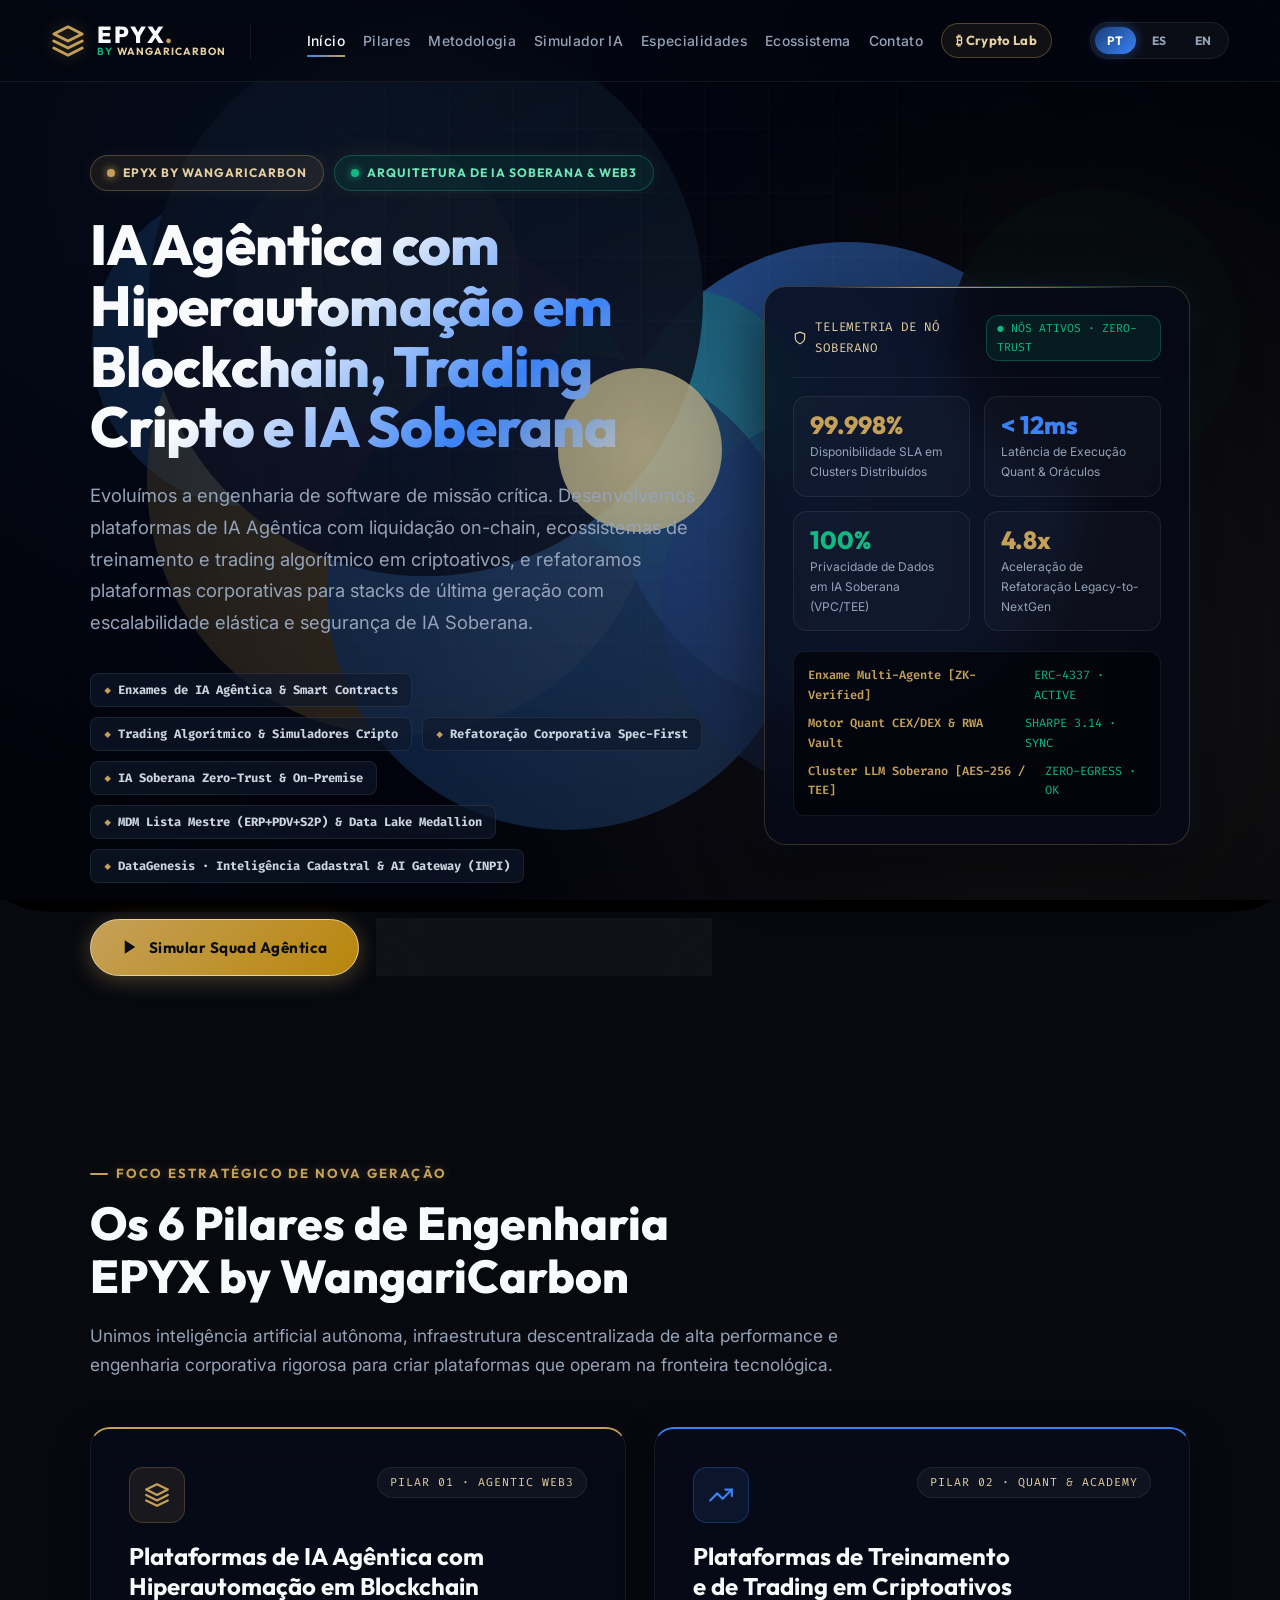
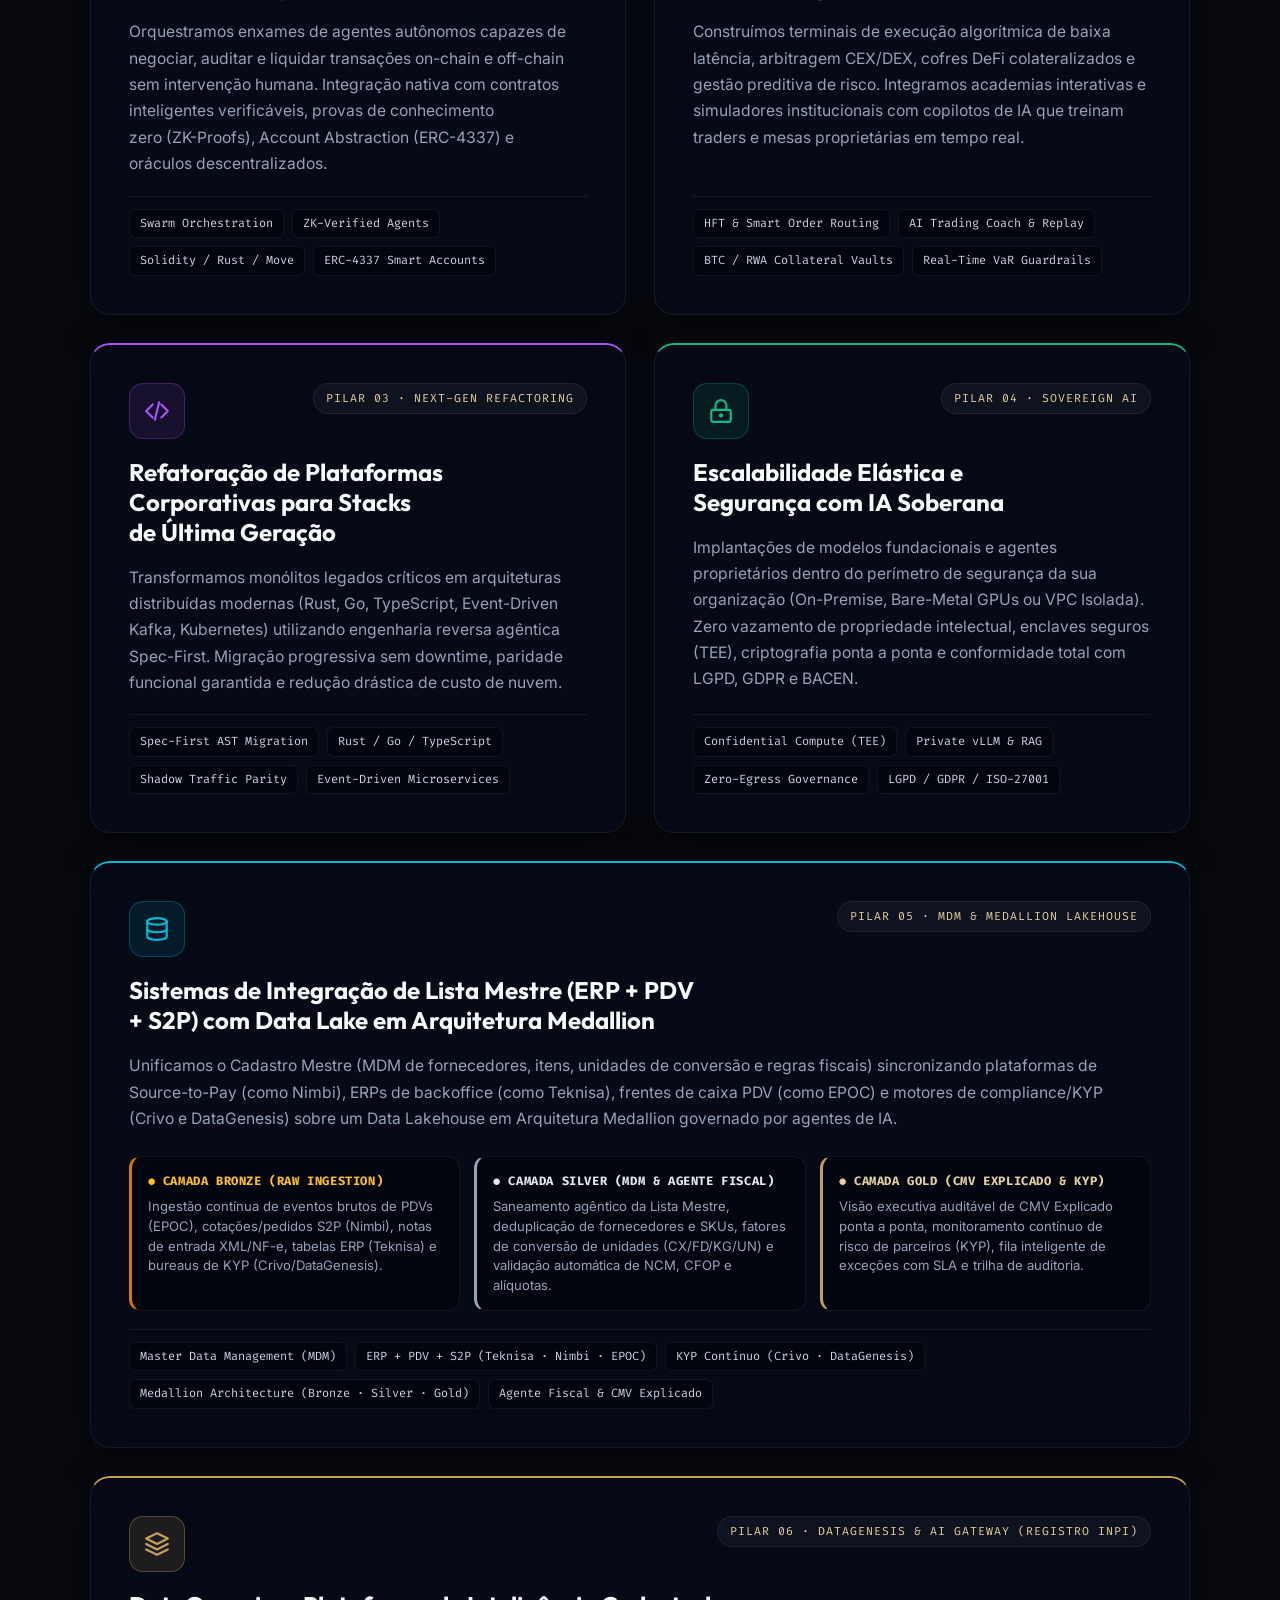
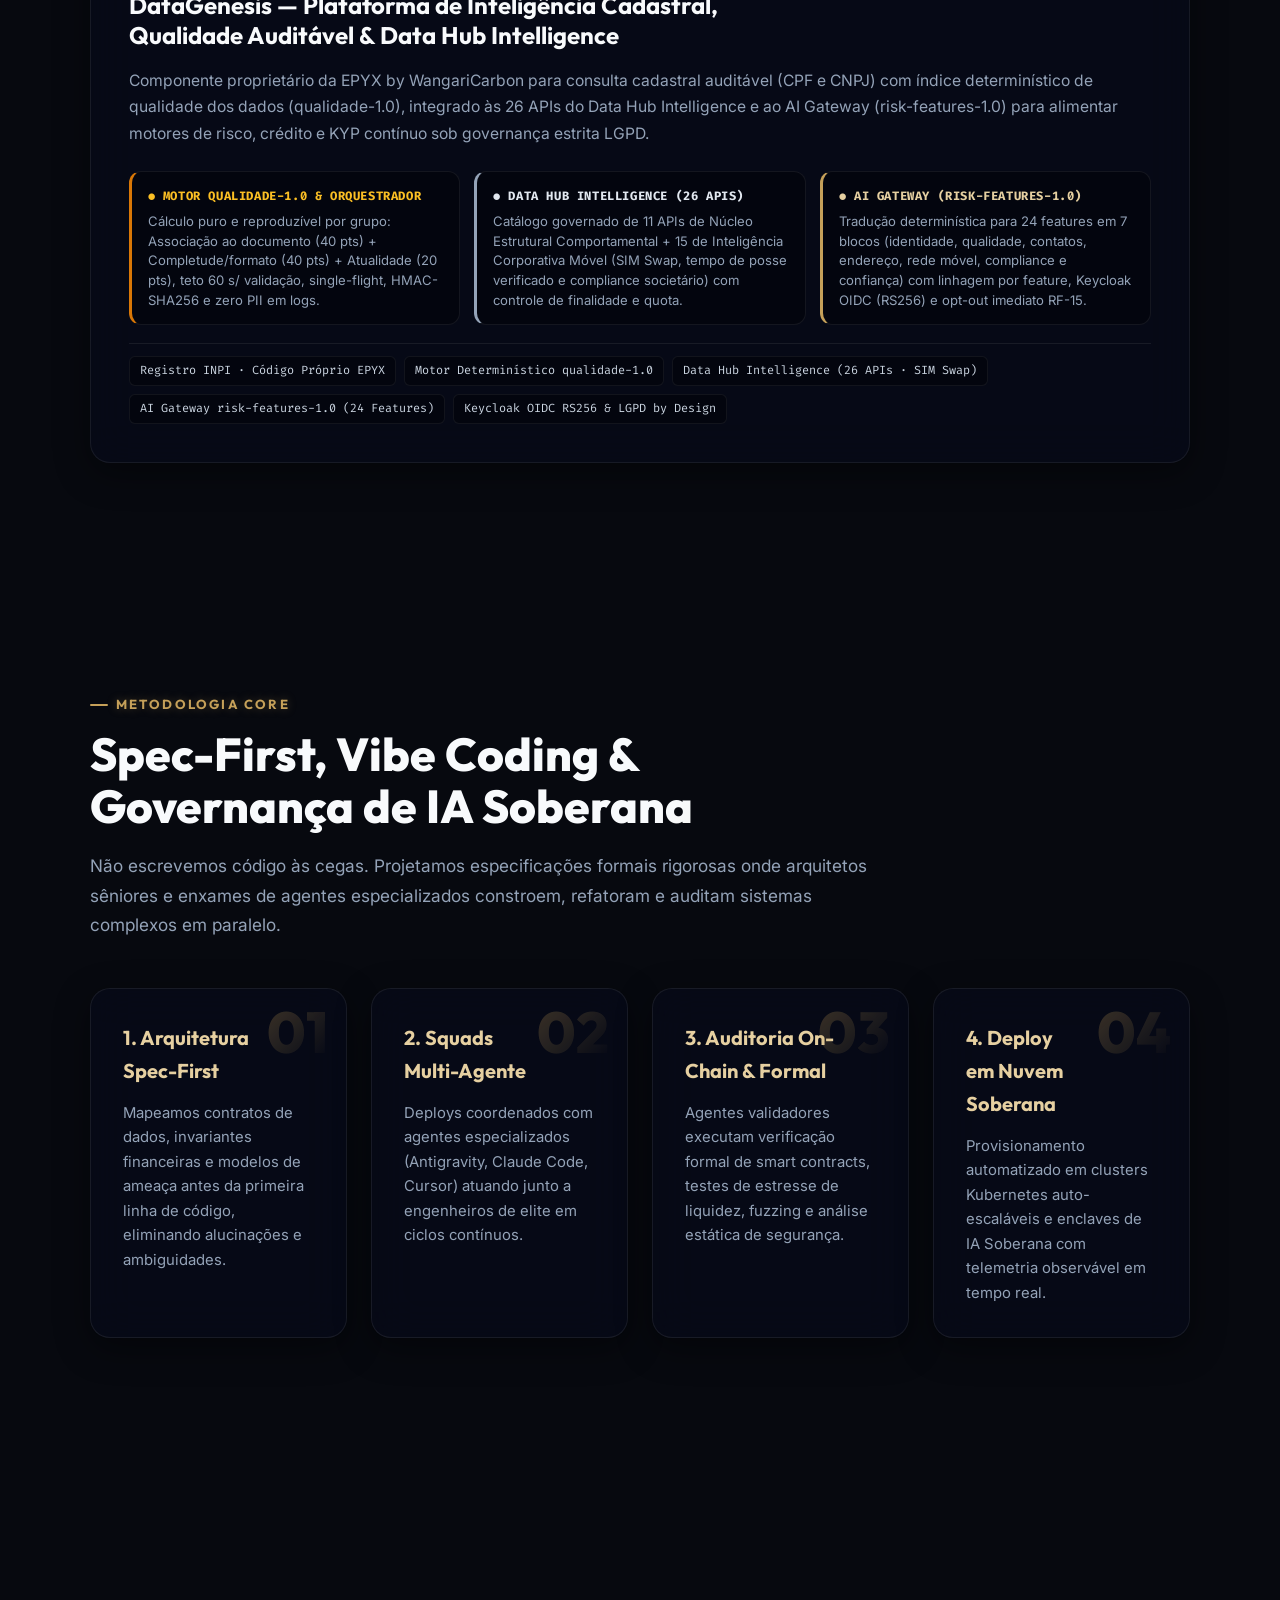
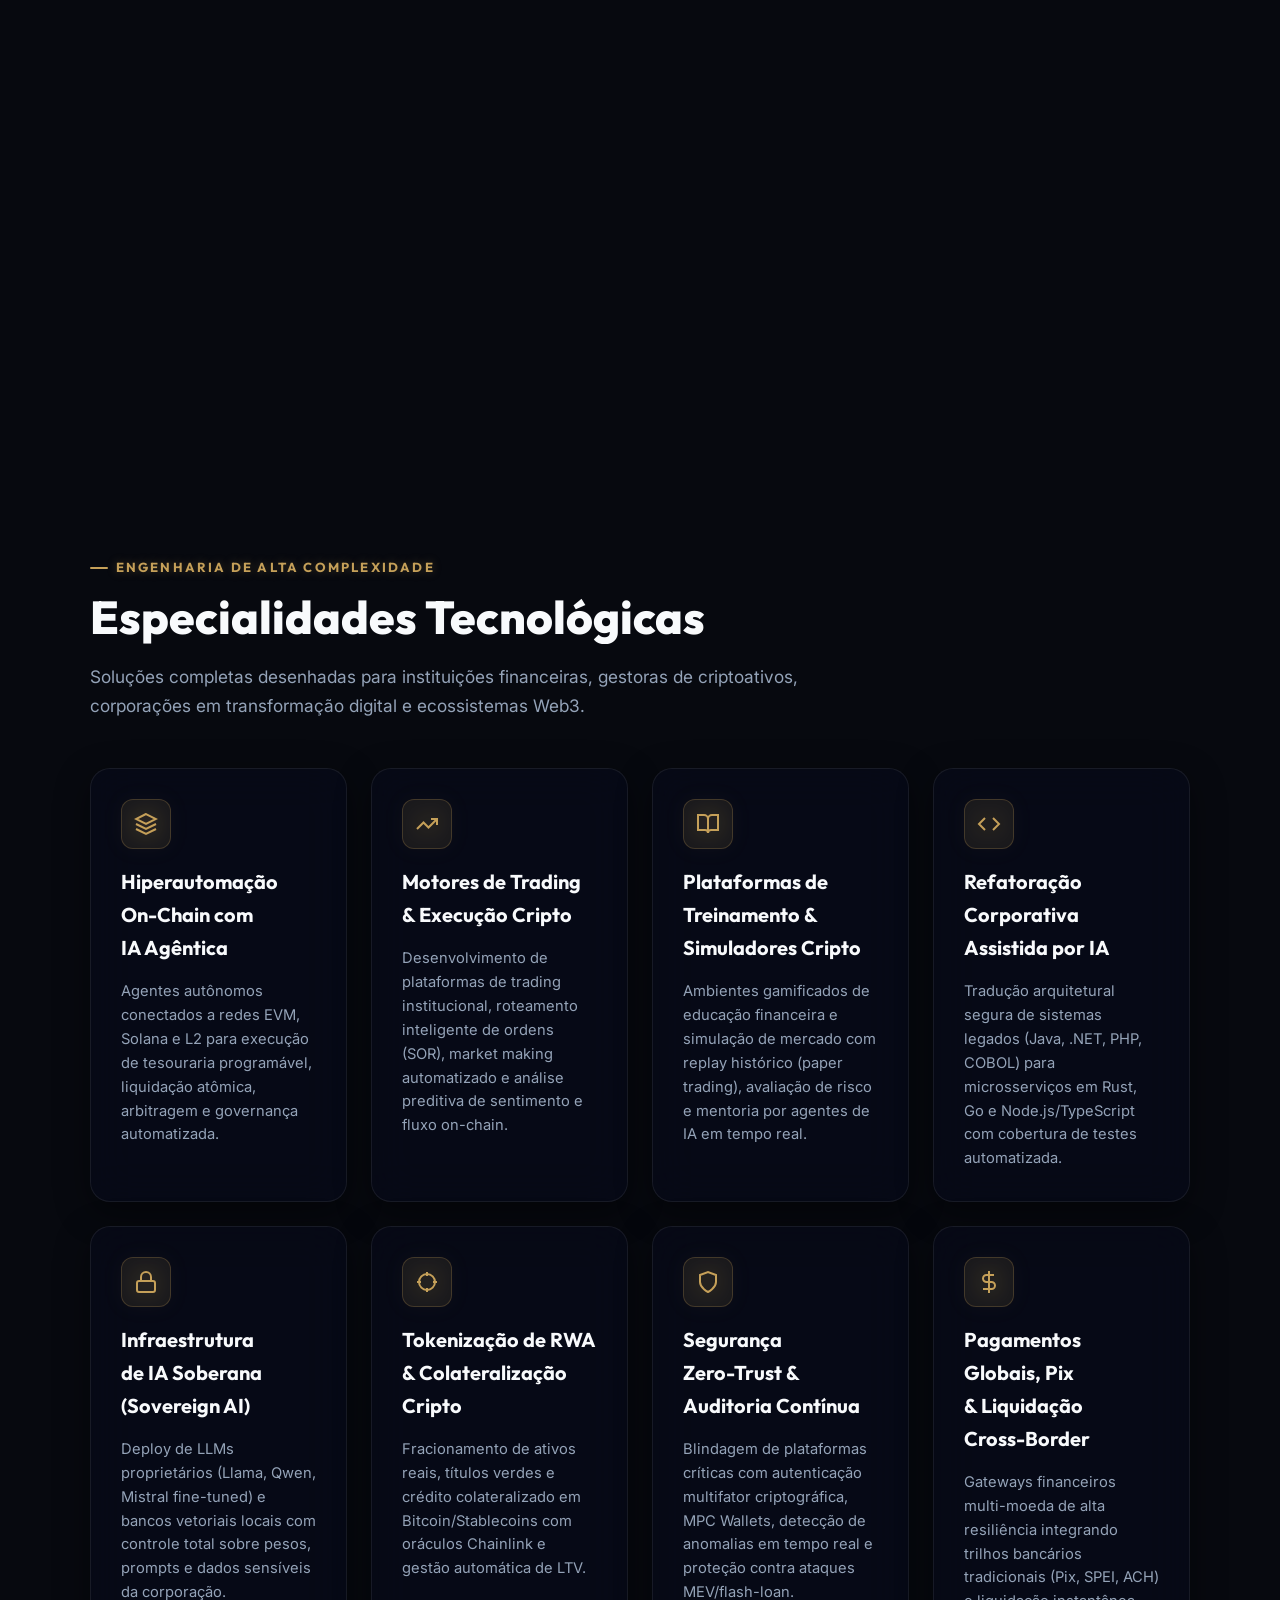
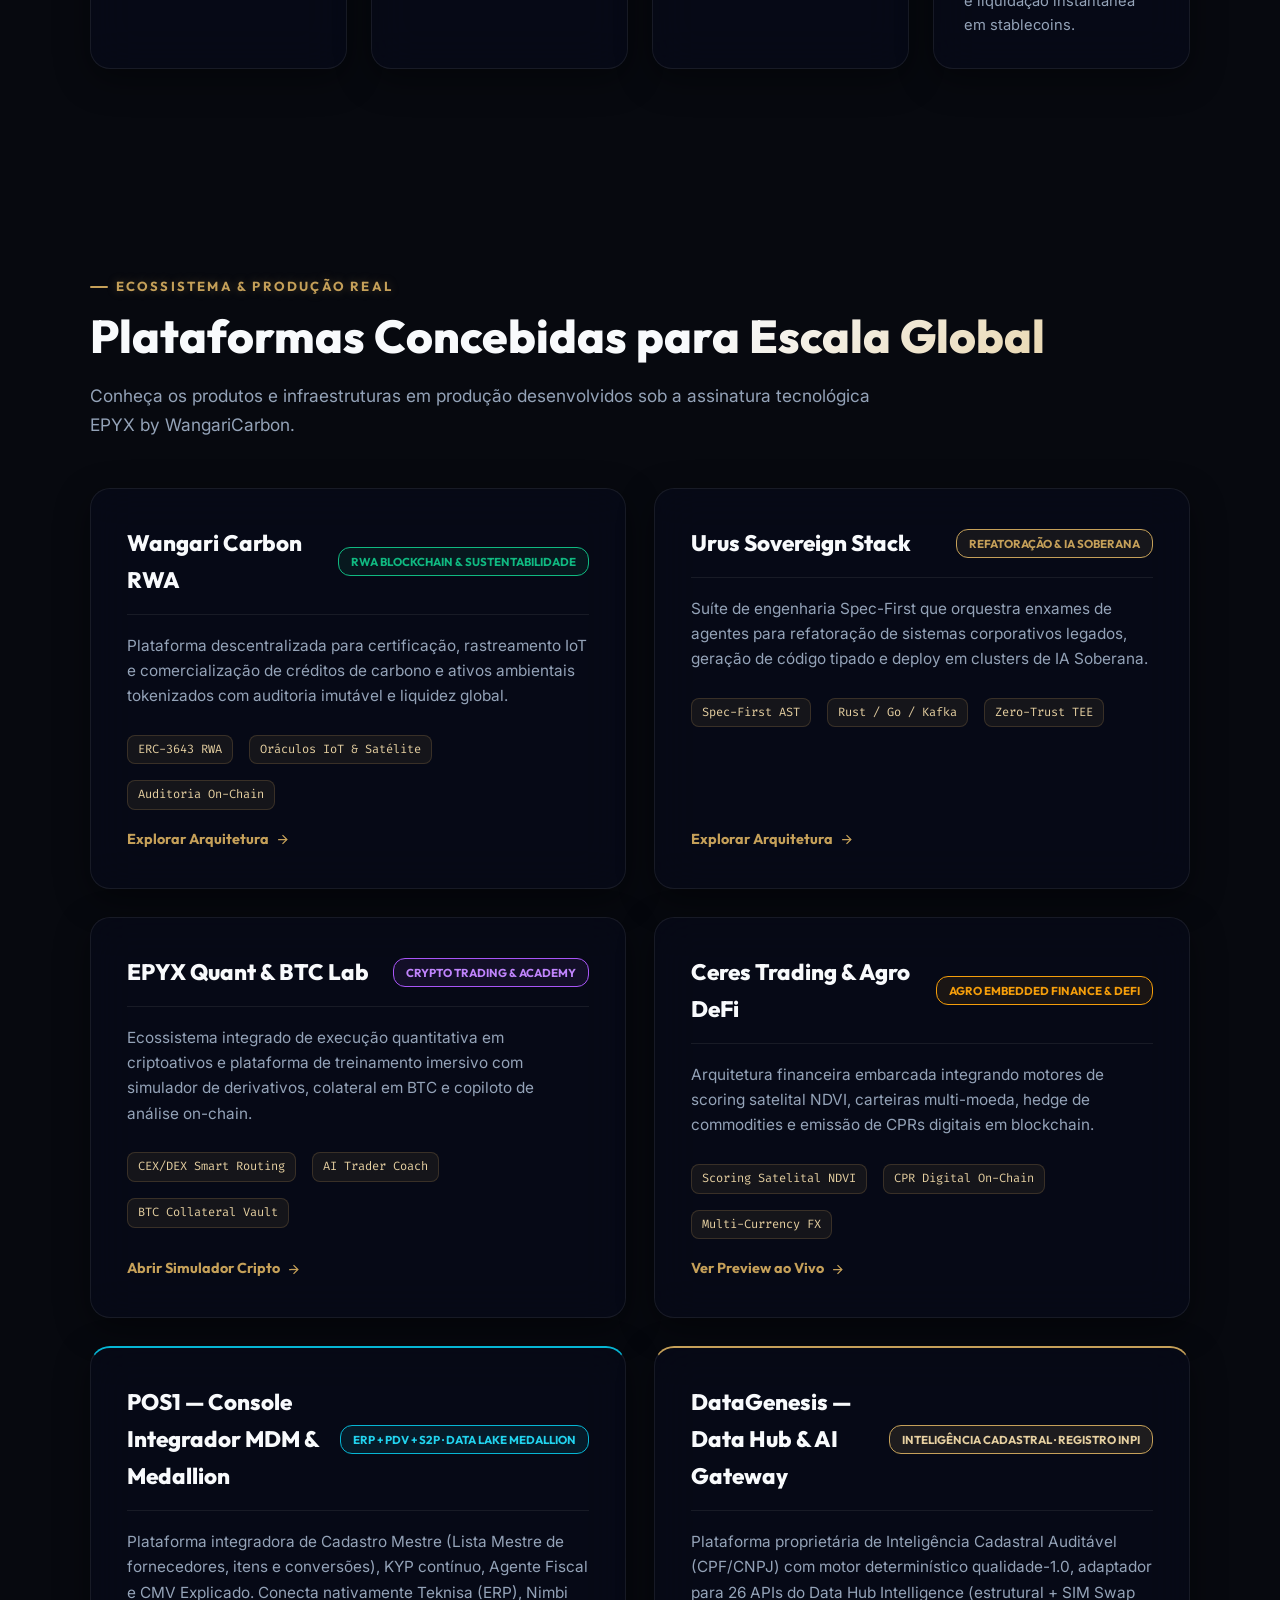
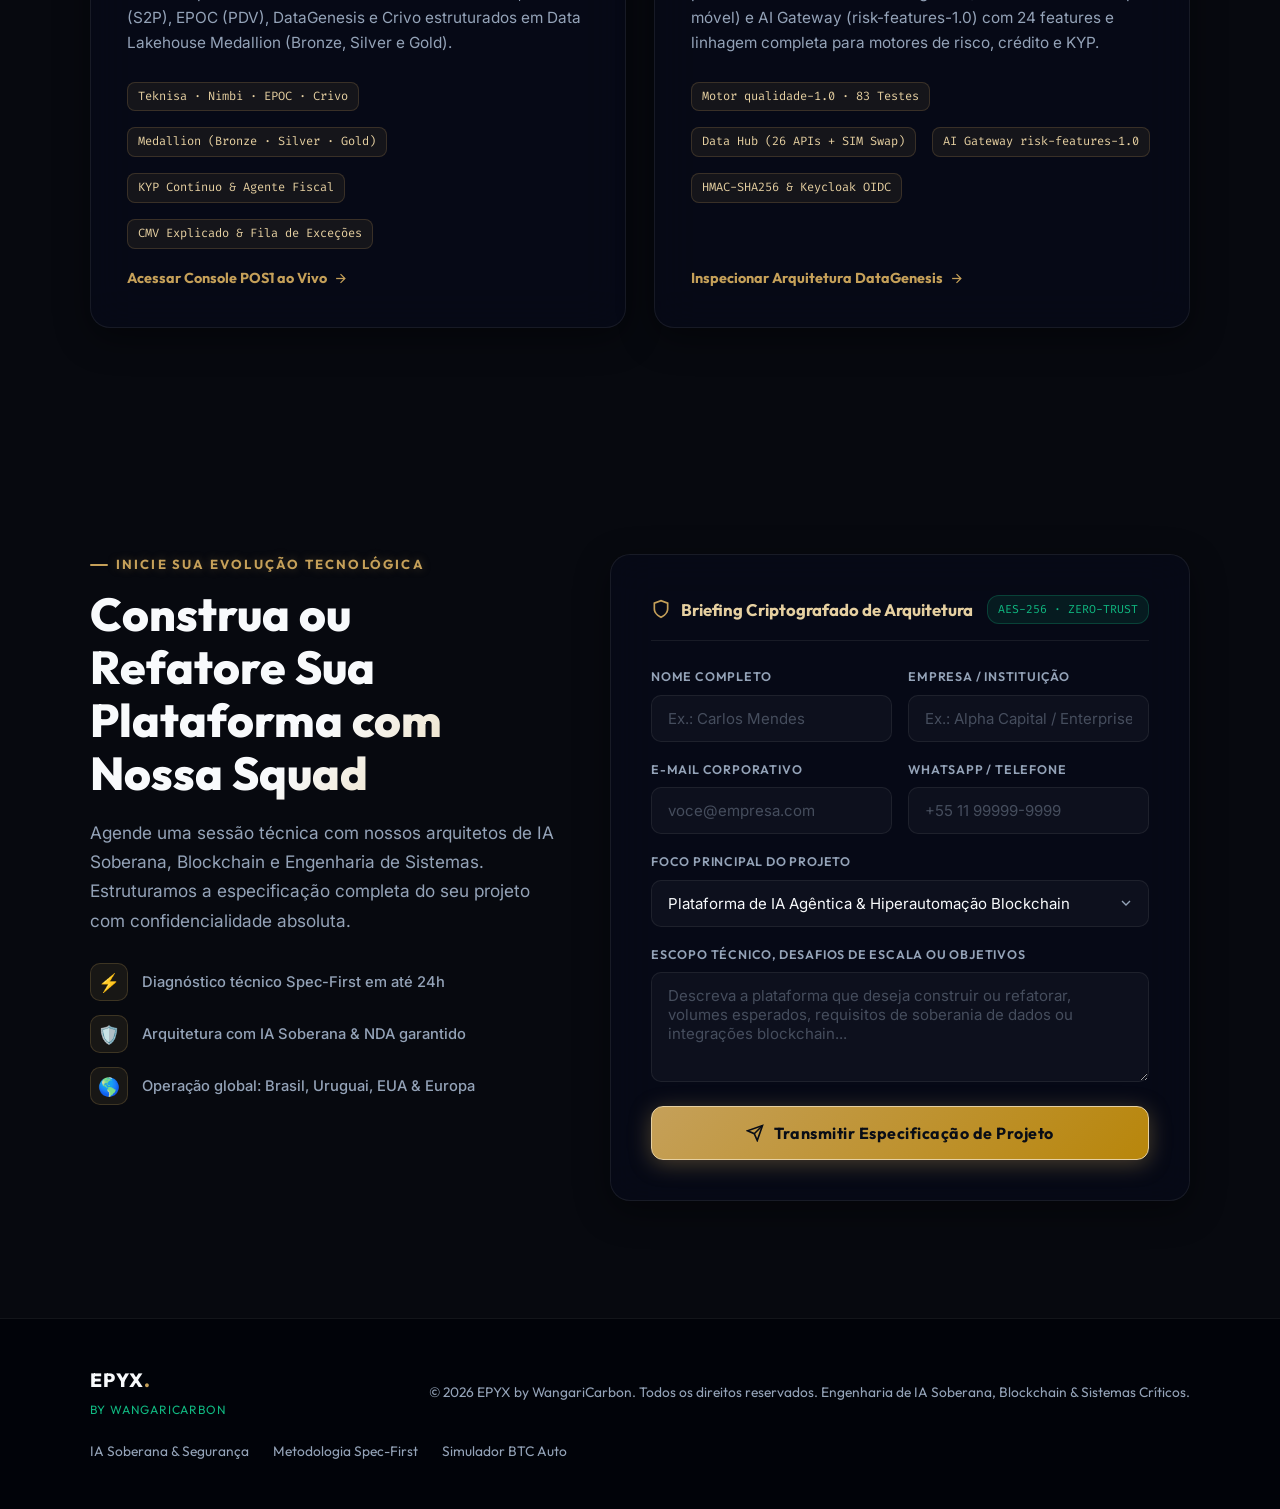
==== index.html @ b56dba49 "feat: add POS1 Medallion MDM (ERP+PDV+S2P) and DataGenesis (Data Hub & AI Gateway) pillars, simulato" ====
<!DOCTYPE html>
<html lang="pt-BR" translate="no">
<head>
  <meta charset="UTF-8">
  <meta name="viewport" content="width=device-width, initial-scale=1.0">
  <title>EPYX by WangariCarbon — IA Agêntica, Blockchain, Trading Cripto &amp; IA Soberana</title>

  <!-- Primary Meta Tags -->
  <meta name="title" content="EPYX by WangariCarbon — IA Agêntica, Blockchain, Trading Cripto & IA Soberana">
  <meta name="description" content="Plataformas de IA Agêntica com hiperautomação de última geração em blockchain, plataformas de treinamento e trading em criptoativos, refatoração corporativa para stacks modernas e segurança com IA Soberana.">
  <meta name="google" content="notranslate">

  <!-- Stylesheet -->
  <link rel="stylesheet" href="css/styles.css">
</head>
<body>

  <!-- Liquid Metaball Screen Canvas -->
  <canvas id="liquid-canvas"></canvas>
  <div class="background-overlay"></div>
  <div class="grid-mesh-overlay"></div>

  <!-- SVG Filter for the Liquid Screen (Metaball) effect -->
  <svg style="position: absolute; width: 0; height: 0; overflow: hidden;" width="0" height="0" aria-hidden="true">
    <defs>
      <filter id="liquid-filter">
        <feGaussianBlur in="SourceGraphic" stdDeviation="25" result="blur" />
        <feColorMatrix in="blur" mode="matrix" values="1 0 0 0 0  0 1 0 0 0  0 0 1 0 0  0 0 0 65 -20" result="goo" />
        <feBlend in="SourceGraphic" in2="goo" />
      </filter>
    </defs>
  </svg>

  <!-- Navbar -->
  <header class="navbar">
    <a href="#home" class="logo-group">
      <svg class="logo-icon" viewBox="0 0 24 24" fill="none" stroke-width="2" stroke-linecap="round" stroke-linejoin="round">
        <polygon points="12 2 2 7 12 12 22 7 12 2" />
        <polyline points="2 17 12 22 22 17" />
        <polyline points="2 12 12 17 22 12" />
      </svg>
      <div class="logo-text-wrap">
        <div class="logo-main">EPYX<span>.</span></div>
        <div class="logo-sub">by <strong>WangariCarbon</strong></div>
      </div>
    </a>

    <nav class="navbar-nav" aria-label="Primary Navigation">
      <ul class="nav-menu">
        <li><a href="#home" class="nav-link active" data-i18n="nav.home">Início</a></li>
        <li><a href="#pillars" class="nav-link" data-i18n="nav.pillars">Pilares</a></li>
        <li><a href="#methodology" class="nav-link" data-i18n="nav.methodology">Metodologia</a></li>
        <li><a href="#simulator" class="nav-link" data-i18n="nav.simulator">Simulador IA</a></li>
        <li><a href="#services" class="nav-link" data-i18n="nav.services">Especialidades</a></li>
        <li><a href="#cases" class="nav-link" data-i18n="nav.cases">Ecossistema</a></li>
        <li><a href="#contact" class="nav-link" data-i18n="nav.contact">Contato</a></li>
        <li><a href="simulador-btc.html" class="nav-link nav-pill-cta" data-i18n="nav.btclab">₿ Crypto Lab</a></li>
      </ul>
    </nav>

    <div class="nav-actions">
      <div class="lang-selector" role="group" aria-label="Seleção de idioma">
        <button class="lang-btn active" data-lang="pt" title="Português (Brasil)">PT</button>
        <button class="lang-btn" data-lang="es" title="Español">ES</button>
        <button class="lang-btn" data-lang="en" title="English">EN</button>
      </div>
      <button id="mobile-menu-toggle" class="mobile-menu-btn" aria-label="Menu">
        <svg width="20" height="20" viewBox="0 0 24 24" fill="none" stroke="currentColor" stroke-width="2">
          <line x1="3" y1="6" x2="21" y2="6" />
          <line x1="3" y1="12" x2="21" y2="12" />
          <line x1="3" y1="18" x2="21" y2="18" />
        </svg>
      </button>
    </div>
  </header>

  <main>
    <!-- Hero Section -->
    <section id="home">
      <div class="hero-grid fade-in-section">
        <div class="hero-content">
          <div class="hero-badges-row">
            <div class="hero-badge">
              <span class="hero-badge-dot"></span>
              <span class="hero-badge-text" data-i18n="hero.badge1">EPYX by WangariCarbon</span>
            </div>
            <div class="hero-badge sovereign">
              <span class="hero-badge-dot"></span>
              <span class="hero-badge-text" data-i18n="hero.badge2">Arquitetura de IA Soberana &amp; Web3</span>
            </div>
          </div>

          <h1 class="hero-title" data-i18n="hero.title">IA Agêntica com Hiperautomação em Blockchain, Trading Cripto e IA Soberana</h1>
          <p class="hero-desc" data-i18n="hero.desc">Evoluímos a engenharia de software de missão crítica. Desenvolvemos plataformas de IA Agêntica com liquidação on-chain, ecossistemas de treinamento e trading algorítmico em criptoativos, e refatoramos plataformas corporativas para stacks de última geração com escalabilidade elástica e segurança de IA Soberana.</p>

          <div class="hero-focus-pills">
            <div class="focus-pill"><span>◆</span> <strong data-i18n="hero.pill1">Enxames de IA Agêntica &amp; Smart Contracts</strong></div>
            <div class="focus-pill"><span>◆</span> <strong data-i18n="hero.pill2">Trading Algorítmico &amp; Simuladores Cripto</strong></div>
            <div class="focus-pill"><span>◆</span> <strong data-i18n="hero.pill3">Refatoração Corporativa Spec-First</strong></div>
            <div class="focus-pill"><span>◆</span> <strong data-i18n="hero.pill4">IA Soberana Zero-Trust &amp; On-Premise</strong></div>
            <div class="focus-pill"><span>◆</span> <strong data-i18n="hero.pill5">MDM Lista Mestre (ERP+PDV+S2P) &amp; Data Lake Medallion</strong></div>
            <div class="focus-pill"><span>◆</span> <strong data-i18n="hero.pill6">DataGenesis · Inteligência Cadastral &amp; AI Gateway (INPI)</strong></div>
          </div>

          <div class="btn-container">
            <a href="#simulator" class="btn btn-primary">
              <svg width="18" height="18" viewBox="0 0 24 24" fill="currentColor">
                <polygon points="5 3 19 12 5 21 5 3" />
              </svg>
              <span data-i18n="hero.cta.simulate">Simular Squad Agêntica</span>
            </a>
            <a href="#contact" class="btn btn-secondary" data-i18n="hero.cta.contact">Agendar Diagnóstico de Arquitetura</a>
          </div>
        </div>

        <!-- Right Executive Telemetry Console -->
        <aside class="hero-telemetry-card" aria-label="Sovereign Architecture Telemetry">
          <div class="telemetry-header">
            <span class="telemetry-title">
              <svg width="16" height="16" viewBox="0 0 24 24" fill="none" stroke="currentColor" stroke-width="2">
                <path d="M12 22s8-4 8-10V5l-8-3-8 3v7c0 6 8 10 8 10z"/>
              </svg>
              <span data-i18n="telemetry.title">Telemetria de Nó Soberano</span>
            </span>
            <span class="telemetry-status" data-i18n="telemetry.status">● NÓS ATIVOS · ZERO-TRUST</span>
          </div>

          <div class="telemetry-metrics-grid">
            <div class="telemetry-metric-box">
              <div class="metric-val gold" data-i18n="telemetry.m1.val">99.998%</div>
              <div class="metric-lbl" data-i18n="telemetry.m1.lbl">Disponibilidade SLA em Clusters Distribuídos</div>
            </div>
            <div class="telemetry-metric-box">
              <div class="metric-val blue" id="live-latency-val" data-i18n="telemetry.m2.val">&lt; 12ms</div>
              <div class="metric-lbl" data-i18n="telemetry.m2.lbl">Latência de Execução Quant &amp; Oráculos</div>
            </div>
            <div class="telemetry-metric-box">
              <div class="metric-val emerald" data-i18n="telemetry.m3.val">100%</div>
              <div class="metric-lbl" data-i18n="telemetry.m3.lbl">Privacidade de Dados em IA Soberana (VPC/TEE)</div>
            </div>
            <div class="telemetry-metric-box">
              <div class="metric-val gold" data-i18n="telemetry.m4.val">4.8x</div>
              <div class="metric-lbl" data-i18n="telemetry.m4.lbl">Aceleração de Refatoração Legacy-to-NextGen</div>
            </div>
          </div>

          <div class="telemetry-live-stream">
            <div class="stream-row">
              <span class="stream-tag" data-i18n="telemetry.stream1">Enxame Multi-Agente [ZK-Verified]</span>
              <span class="stream-val">ERC-4337 · ACTIVE</span>
            </div>
            <div class="stream-row">
              <span class="stream-tag" data-i18n="telemetry.stream2">Motor Quant CEX/DEX &amp; RWA Vault</span>
              <span class="stream-val">SHARPE 3.14 · SYNC</span>
            </div>
            <div class="stream-row">
              <span class="stream-tag" data-i18n="telemetry.stream3">Cluster LLM Soberano [AES-256 / TEE]</span>
              <span class="stream-val">ZERO-EGRESS · OK</span>
            </div>
          </div>
        </aside>
      </div>
    </section>

    <!-- 4 Strategic Pillars Section -->
    <section id="pillars" class="fade-in-section">
      <div class="section-header">
        <span class="section-tag" data-i18n="pillars.subtitle">Foco Estratégico de Nova Geração</span>
        <h2 class="section-title" data-i18n="pillars.title">Os 6 Pilares de Engenharia EPYX by WangariCarbon</h2>
        <p class="section-desc" data-i18n="pillars.desc">Unimos inteligência artificial autônoma, infraestrutura descentralizada de alta performance e engenharia corporativa rigorosa para criar plataformas que operam na fronteira tecnológica.</p>
      </div>

      <div class="pillars-grid">
        <!-- Pillar 1 -->
        <article class="glass-card pillar-card pillar-1">
          <div class="pillar-top">
            <div class="pillar-icon-wrap">
              <svg viewBox="0 0 24 24" fill="none" stroke="currentColor" stroke-width="2" stroke-linecap="round" stroke-linejoin="round">
                <polygon points="12 2 2 7 12 12 22 7 12 2"/>
                <polyline points="2 17 12 22 22 17"/>
                <polyline points="2 12 12 17 22 12"/>
              </svg>
            </div>
            <span class="pillar-badge" data-i18n="pillars.p1.badge">PILAR 01 · AGENTIC WEB3</span>
          </div>
          <h3 data-i18n="pillars.p1.title">Plataformas de IA Agêntica com Hiperautomação em Blockchain</h3>
          <p data-i18n="pillars.p1.desc">Orquestramos enxames de agentes autônomos capazes de negociar, auditar e liquidar transações on-chain e off-chain sem intervenção humana. Integração nativa com contratos inteligentes verificáveis, provas de conhecimento zero (ZK-Proofs), Account Abstraction (ERC-4337) e oráculos descentralizados.</p>
          <ul class="pillar-specs">
            <li>Swarm Orchestration</li>
            <li>ZK-Verified Agents</li>
            <li>Solidity / Rust / Move</li>
            <li>ERC-4337 Smart Accounts</li>
          </ul>
        </article>

        <!-- Pillar 2 -->
        <article class="glass-card pillar-card pillar-2">
          <div class="pillar-top">
            <div class="pillar-icon-wrap">
              <svg viewBox="0 0 24 24" fill="none" stroke="currentColor" stroke-width="2" stroke-linecap="round" stroke-linejoin="round">
                <polyline points="22 7 13.5 15.5 8.5 10.5 2 17"/>
                <polyline points="16 7 22 7 22 13"/>
              </svg>
            </div>
            <span class="pillar-badge" data-i18n="pillars.p2.badge">PILAR 02 · QUANT &amp; ACADEMY</span>
          </div>
          <h3 data-i18n="pillars.p2.title">Plataformas de Treinamento e de Trading em Criptoativos</h3>
          <p data-i18n="pillars.p2.desc">Construímos terminais de execução algorítmica de baixa latência, arbitragem CEX/DEX, cofres DeFi colateralizados e gestão preditiva de risco. Integramos academias interativas e simuladores institucionais com copilotos de IA que treinam traders e mesas proprietárias em tempo real.</p>
          <ul class="pillar-specs">
            <li>HFT &amp; Smart Order Routing</li>
            <li>AI Trading Coach &amp; Replay</li>
            <li>BTC / RWA Collateral Vaults</li>
            <li>Real-Time VaR Guardrails</li>
          </ul>
        </article>

        <!-- Pillar 3 -->
        <article class="glass-card pillar-card pillar-3">
          <div class="pillar-top">
            <div class="pillar-icon-wrap">
              <svg viewBox="0 0 24 24" fill="none" stroke="currentColor" stroke-width="2" stroke-linecap="round" stroke-linejoin="round">
                <polyline points="16 18 22 12 16 6"/>
                <polyline points="8 6 2 12 8 18"/>
                <line x1="14" y1="4" x2="10" y2="20"/>
              </svg>
            </div>
            <span class="pillar-badge" data-i18n="pillars.p3.badge">PILAR 03 · NEXT-GEN REFACTORING</span>
          </div>
          <h3 data-i18n="pillars.p3.title">Refatoração de Plataformas Corporativas para Stacks de Última Geração</h3>
          <p data-i18n="pillars.p3.desc">Transformamos monólitos legados críticos em arquiteturas distribuídas modernas (Rust, Go, TypeScript, Event-Driven Kafka, Kubernetes) utilizando engenharia reversa agêntica Spec-First. Migração progressiva sem downtime, paridade funcional garantida e redução drástica de custo de nuvem.</p>
          <ul class="pillar-specs">
            <li>Spec-First AST Migration</li>
            <li>Rust / Go / TypeScript</li>
            <li>Shadow Traffic Parity</li>
            <li>Event-Driven Microservices</li>
          </ul>
        </article>

        <!-- Pillar 4 -->
        <article class="glass-card pillar-card pillar-4">
          <div class="pillar-top">
            <div class="pillar-icon-wrap">
              <svg viewBox="0 0 24 24" fill="none" stroke="currentColor" stroke-width="2" stroke-linecap="round" stroke-linejoin="round">
                <rect x="3" y="11" width="18" height="11" rx="2" ry="2"/>
                <path d="M7 11V7a5 5 0 0 1 10 0v4"/>
                <circle cx="12" cy="16" r="1"/>
              </svg>
            </div>
            <span class="pillar-badge" data-i18n="pillars.p4.badge">PILAR 04 · SOVEREIGN AI</span>
          </div>
          <h3 data-i18n="pillars.p4.title">Escalabilidade Elástica e Segurança com IA Soberana</h3>
          <p data-i18n="pillars.p4.desc">Implantações de modelos fundacionais e agentes proprietários dentro do perímetro de segurança da sua organização (On-Premise, Bare-Metal GPUs ou VPC Isolada). Zero vazamento de propriedade intelectual, enclaves seguros (TEE), criptografia ponta a ponta e conformidade total com LGPD, GDPR e BACEN.</p>
          <ul class="pillar-specs">
            <li>Confidential Compute (TEE)</li>
            <li>Private vLLM &amp; RAG</li>
            <li>Zero-Egress Governance</li>
            <li>LGPD / GDPR / ISO-27001</li>
          </ul>
        </article>

        <!-- Pillar 5: MDM ERP+PDV+S2P & Medallion Data Lake (POS1 Ref) -->
        <article class="glass-card pillar-card pillar-5">
          <div class="pillar-top">
            <div class="pillar-icon-wrap">
              <svg viewBox="0 0 24 24" fill="none" stroke="currentColor" stroke-width="2" stroke-linecap="round" stroke-linejoin="round">
                <ellipse cx="12" cy="5" rx="9" ry="3"/>
                <path d="M21 12c0 1.66-4 3-9 3s-9-1.34-9-3"/>
                <path d="M3 5v14c0 1.66 4 3 9 3s9-1.34 9-3V5"/>
              </svg>
            </div>
            <span class="pillar-badge" data-i18n="pillars.p5.badge">PILAR 05 · MDM &amp; MEDALLION LAKEHOUSE</span>
          </div>
          <h3 data-i18n="pillars.p5.title">Sistemas de Integração de Lista Mestre (ERP + PDV + S2P) com Data Lake em Arquitetura Medallion</h3>
          <p data-i18n="pillars.p5.desc">Unificamos o Cadastro Mestre (MDM de fornecedores, itens, unidades de conversão e regras fiscais) sincronizando plataformas de Source-to-Pay (como Nimbi), ERPs de backoffice (como Teknisa), frentes de caixa PDV (como EPOC) e motores de compliance/KYP (Crivo e DataGenesis) sobre um Data Lakehouse em Arquitetura Medallion governado por agentes de IA.</p>

          <div class="medallion-tiers">
            <div class="medallion-tier bronze">
              <span class="medallion-tier-title" data-i18n="pillars.p5.bronze.title">● Camada Bronze (Raw Ingestion)</span>
              <span class="medallion-tier-desc" data-i18n="pillars.p5.bronze.desc">Ingestão contínua de eventos brutos de PDVs (EPOC), cotações/pedidos S2P (Nimbi), notas de entrada XML/NF-e, tabelas ERP (Teknisa) e bureaus de KYP (Crivo/DataGenesis).</span>
            </div>
            <div class="medallion-tier silver">
              <span class="medallion-tier-title" data-i18n="pillars.p5.silver.title">● Camada Silver (MDM &amp; Agente Fiscal)</span>
              <span class="medallion-tier-desc" data-i18n="pillars.p5.silver.desc">Saneamento agêntico da Lista Mestre, deduplicação de fornecedores e SKUs, fatores de conversão de unidades (CX/FD/KG/UN) e validação automática de NCM, CFOP e alíquotas.</span>
            </div>
            <div class="medallion-tier gold">
              <span class="medallion-tier-title" data-i18n="pillars.p5.gold.title">● Camada Gold (CMV Explicado &amp; KYP)</span>
              <span class="medallion-tier-desc" data-i18n="pillars.p5.gold.desc">Visão executiva auditável de CMV Explicado ponta a ponta, monitoramento contínuo de risco de parceiros (KYP), fila inteligente de exceções com SLA e trilha de auditoria.</span>
            </div>
          </div>

          <ul class="pillar-specs">
            <li>Master Data Management (MDM)</li>
            <li>ERP + PDV + S2P (Teknisa · Nimbi · EPOC)</li>
            <li>KYP Contínuo (Crivo · DataGenesis)</li>
            <li>Medallion Architecture (Bronze · Silver · Gold)</li>
            <li>Agente Fiscal &amp; CMV Explicado</li>
          </ul>
        </article>

        <!-- Pillar 6: DataGenesis — Inteligência Cadastral, Data Hub (26 APIs) & AI Gateway -->
        <article class="glass-card pillar-card pillar-6">
          <div class="pillar-top">
            <div class="pillar-icon-wrap">
              <svg viewBox="0 0 24 24" fill="none" stroke="currentColor" stroke-width="2" stroke-linecap="round" stroke-linejoin="round">
                <path d="M12 2L2 7l10 5 10-5-10-5z"/>
                <path d="M2 17l10 5 10-5"/>
                <path d="M2 12l10 5 10-5"/>
              </svg>
            </div>
            <span class="pillar-badge" data-i18n="pillars.p6.badge">PILAR 06 · DATAGENESIS &amp; AI GATEWAY (REGISTRO INPI)</span>
          </div>
          <h3 data-i18n="pillars.p6.title">DataGenesis — Plataforma de Inteligência Cadastral, Qualidade Auditável &amp; Data Hub Intelligence</h3>
          <p data-i18n="pillars.p6.desc">Componente proprietário da EPYX by WangariCarbon para consulta cadastral auditável (CPF e CNPJ) com índice determinístico de qualidade dos dados (qualidade-1.0), integrado às 26 APIs do Data Hub Intelligence e ao AI Gateway (risk-features-1.0) para alimentar motores de risco, crédito e KYP contínuo sob governança estrita LGPD.</p>

          <div class="medallion-tiers">
            <div class="medallion-tier bronze">
              <span class="medallion-tier-title" data-i18n="pillars.p6.t1.title">● Motor qualidade-1.0 &amp; Orquestrador</span>
              <span class="medallion-tier-desc" data-i18n="pillars.p6.t1.desc">Cálculo puro e reproduzível por grupo: Associação ao documento (40 pts) + Completude/formato (40 pts) + Atualidade (20 pts), teto 60 s/ validação, single-flight, HMAC-SHA256 e zero PII em logs.</span>
            </div>
            <div class="medallion-tier silver">
              <span class="medallion-tier-title" data-i18n="pillars.p6.t2.title">● Data Hub Intelligence (26 APIs)</span>
              <span class="medallion-tier-desc" data-i18n="pillars.p6.t2.desc">Catálogo governado de 11 APIs de Núcleo Estrutural Comportamental + 15 de Inteligência Corporativa Móvel (SIM Swap, tempo de posse verificado e compliance societário) com controle de finalidade e quota.</span>
            </div>
            <div class="medallion-tier gold">
              <span class="medallion-tier-title" data-i18n="pillars.p6.t3.title">● AI Gateway (risk-features-1.0)</span>
              <span class="medallion-tier-desc" data-i18n="pillars.p6.t3.desc">Tradução determinística para 24 features em 7 blocos (identidade, qualidade, contatos, endereço, rede móvel, compliance e confiança) com linhagem por feature, Keycloak OIDC (RS256) e opt-out imediato RF-15.</span>
            </div>
          </div>

          <ul class="pillar-specs">
            <li>Registro INPI · Código Próprio EPYX</li>
            <li>Motor Determinístico qualidade-1.0</li>
            <li>Data Hub Intelligence (26 APIs · SIM Swap)</li>
            <li>AI Gateway risk-features-1.0 (24 Features)</li>
            <li>Keycloak OIDC RS256 &amp; LGPD by Design</li>
          </ul>
        </article>
      </div>
    </section>

    <!-- Methodology Section -->
    <section id="methodology" class="fade-in-section">
      <div class="section-header">
        <span class="section-tag" data-i18n="methodology.subtitle">Metodologia Core</span>
        <h2 class="section-title" data-i18n="methodology.title">Spec-First, Vibe Coding &amp; Governança de IA Soberana</h2>
        <p class="section-desc" data-i18n="methodology.desc">Não escrevemos código às cegas. Projetamos especificações formais rigorosas onde arquitetos sêniores e enxames de agentes especializados constroem, refatoram e auditam sistemas complexos em paralelo.</p>
      </div>

      <div class="methodology-grid">
        <div class="glass-card step-card">
          <div class="step-number">01</div>
          <h3 data-i18n="methodology.step1.title">1. Arquitetura Spec-First</h3>
          <p data-i18n="methodology.step1.desc">Mapeamos contratos de dados, invariantes financeiras e modelos de ameaça antes da primeira linha de código, eliminando alucinações e ambiguidades.</p>
        </div>

        <div class="glass-card step-card">
          <div class="step-number">02</div>
          <h3 data-i18n="methodology.step2.title">2. Squads Multi-Agente</h3>
          <p data-i18n="methodology.step2.desc">Deploys coordenados com agentes especializados (Antigravity, Claude Code, Cursor) atuando junto a engenheiros de elite em ciclos contínuos.</p>
        </div>

        <div class="glass-card step-card">
          <div class="step-number">03</div>
          <h3 data-i18n="methodology.step3.title">3. Auditoria On-Chain &amp; Formal</h3>
          <p data-i18n="methodology.step3.desc">Agentes validadores executam verificação formal de smart contracts, testes de estresse de liquidez, fuzzing e análise estática de segurança.</p>
        </div>

        <div class="glass-card step-card">
          <div class="step-number">04</div>
          <h3 data-i18n="methodology.step4.title">4. Deploy em Nuvem Soberana</h3>
          <p data-i18n="methodology.step4.desc">Provisionamento automatizado em clusters Kubernetes auto-escaláveis e enclaves de IA Soberana com telemetria observável em tempo real.</p>
        </div>
      </div>
    </section>

    <!-- Simulator Section (Interactive Agentic Console) -->
    <section id="simulator" class="fade-in-section heavy-sim-section">
      <div class="section-header">
        <span class="section-tag" data-i18n="simulator.subtitle">Laboratório Interativo ao Vivo</span>
        <h2 class="section-title" data-i18n="simulator.title">Simulador de Squad Agêntica &amp; Blockchain</h2>
      </div>

      <div class="simulator-container">
        <div class="project-selector">
          <div class="project-selector-top">
            <p data-i18n="simulator.label">Selecione uma arquitetura para inspecionar os agentes construindo e auditando em tempo real:</p>
            <button class="sim-btn-run">
              <svg width="18" height="18" viewBox="0 0 24 24" fill="currentColor">
                <polygon points="5 3 19 12 5 21 5 3" />
              </svg>
              <span data-i18n="simulator.btn.run">Executar Simulação da Squad</span>
            </button>
          </div>

          <div class="project-buttons">
            <button class="project-btn active" data-project="agentic" data-i18n="simulator.project.agentic">Hiperautomação Blockchain &amp; IA Agêntica</button>
            <button class="project-btn" data-project="pos1" data-i18n="simulator.project.pos1">MDM ERP+PDV+S2P &amp; Medallion (POS1)</button>
            <button class="project-btn" data-project="datagenesis" data-i18n="simulator.project.datagenesis">DataGenesis · AI Gateway &amp; Risk Features</button>
            <button class="project-btn" data-project="trading" data-i18n="simulator.project.trading">Motor de Trading &amp; Treinamento Cripto</button>
            <button class="project-btn" data-project="refactor" data-i18n="simulator.project.refactor">Refatoração Corporativa Next-Gen</button>
            <button class="project-btn" data-project="sovereign" data-i18n="simulator.project.sovereign">Cluster de IA Soberana Zero-Trust</button>
            <button class="project-btn" data-project="carbon" data-i18n="simulator.project.carbon">Wangari Carbon &amp; Tokenização RWA</button>
            <button class="project-btn" data-project="agro" data-i18n="simulator.project.agro">Agro Embedded Finance &amp; Derivativos</button>
          </div>
        </div>

        <div class="simulator-workspace">
          <!-- Left Sidebar: Persistent Orchestration Logs -->
          <div class="sim-sidebar">
            <div class="sim-sidebar-title">
              <svg viewBox="0 0 24 24" fill="none" stroke="currentColor" stroke-width="2" stroke-linecap="round" stroke-linejoin="round">
                <rect x="2" y="3" width="20" height="14" rx="2" ry="2" />
                <line x1="8" y1="21" x2="16" y2="21" />
                <line x1="12" y1="17" x2="12" y2="21" />
              </svg>
              <span data-i18n="simulator.terminal.tab.logs">Logs de Orquestração</span>
            </div>
            <div id="sim-logs" class="sim-pane-content">
              <div class="idle-text" data-i18n="simulator.terminal.idle">Console pronto. Selecione um cenário estratégico acima e clique em 'Executar Simulação da Squad'...</div>
            </div>
          </div>

          <!-- Main Content: Chat and Code Tabs -->
          <div class="sim-content">
            <div class="sim-tabs-header">
              <button class="tab-btn active" data-tab="chat">
                <svg viewBox="0 0 24 24" fill="none" stroke="currentColor" stroke-width="2">
                  <path d="M21 15a2 2 0 0 1-2 2H7l-4 4V5a2 2 0 0 1 2-2h14a2 2 0 0 1 2 2z" />
                </svg>
                <span data-i18n="simulator.terminal.tab.chat">Colaboração da Squad IA</span>
              </button>
              <button class="tab-btn" data-tab="code">
                <svg viewBox="0 0 24 24" fill="none" stroke="currentColor" stroke-width="2">
                  <polyline points="16 18 22 12 16 6" />
                  <polyline points="8 6 2 12 8 18" />
                </svg>
                <span data-i18n="simulator.terminal.tab.code">Código &amp; Contratos Gerados</span>
              </button>
            </div>

            <div id="panel-chat" class="terminal-panel active">
              <div id="sim-chat" class="sim-scroll-area">
                <div class="idle-text" data-i18n="simulator.terminal.idle">Console pronto. Selecione um cenário estratégico acima e clique em 'Executar Simulação da Squad'...</div>
              </div>
            </div>

            <div id="panel-code" class="terminal-panel">
              <div class="sim-scroll-area">
                <pre><code id="sim-code" data-state="idle" data-i18n="simulator.terminal.idle">Console pronto. Selecione um cenário estratégico acima e clique em 'Executar Simulação da Squad'...</code></pre>
              </div>
            </div>
          </div>
        </div>
      </div>
    </section>

    <!-- Interactive Architecture, Scale & Sovereignty Estimator -->
    <section id="estimator" class="fade-in-section heavy-sim-section">
      <div class="section-header">
        <span class="section-tag" data-i18n="estimator.subtitle">Planejador de Escala &amp; Soberania</span>
        <h2 class="section-title" data-i18n="estimator.title">Simulador de Arquitetura, Escala e Refatoração</h2>
        <p class="section-desc" data-i18n="estimator.desc">Configure o perfil da sua operação para estimar ganhos de performance, redução de latência e a stack recomendada pela engenharia da EPYX by WangariCarbon.</p>
      </div>

      <div class="estimator-grid">
        <div class="glass-card estimator-controls">
          <div class="control-group">
            <label for="est-domain" class="control-label-row" data-i18n="estimator.domain.label">Domínio Principal do Projeto</label>
            <select id="est-domain" class="epyx-select">
              <option value="agentic" data-i18n="estimator.domain.opt1">Plataforma de IA Agêntica &amp; Hiperautomação Blockchain</option>
              <option value="pos1" data-i18n="estimator.domain.opt5">Integração Lista Mestre (ERP+PDV+S2P) &amp; Data Lake Medallion</option>
              <option value="datagenesis" data-i18n="estimator.domain.opt6">DataGenesis — Inteligência Cadastral, Data Hub (26 APIs) &amp; AI Gateway</option>
              <option value="trading" data-i18n="estimator.domain.opt2">Plataforma de Trading Algorítmico &amp; Treinamento Cripto</option>
              <option value="refactor" data-i18n="estimator.domain.opt3">Refatoração de Sistema Corporativo para Stack de Última Geração</option>
              <option value="sovereign" data-i18n="estimator.domain.opt4">Infraestrutura de IA Soberana &amp; Segurança Zero-Trust</option>
            </select>
          </div>

          <div class="control-group">
            <div class="control-label-row">
              <label for="est-scale" data-i18n="estimator.scale.label">Volume de Operações / Inferências Diárias</label>
              <span id="est-scale-val" class="control-val-badge">4.500.000 ops/dia</span>
            </div>
            <input type="range" id="est-scale" class="range-slider" min="1" max="100" value="30">
          </div>

          <div class="control-group">
            <div class="control-label-row">
              <label for="est-autonomy" data-i18n="estimator.autonomy.label">Nível de Hiperautomação &amp; Agentes Autônomos</label>
              <span id="est-autonomy-val" class="control-val-badge">88% Agêntico</span>
            </div>
            <input type="range" id="est-autonomy" class="range-slider" min="50" max="99" value="88">
          </div>

          <div class="control-group">
            <label for="est-security" class="control-label-row" data-i18n="estimator.security.label">Modelo de Soberania &amp; Isolamento de Dados</label>
            <select id="est-security" class="epyx-select">
              <option value="tee" data-i18n="estimator.sec.opt2">IA 100% Soberana (On-Premise / Enclaves TEE Air-Gapped)</option>
              <option value="zk" data-i18n="estimator.sec.opt3">Consenso Descentralizado + Verificação Zero-Knowledge (ZK)</option>
              <option value="vpc" data-i18n="estimator.sec.opt1">VPC Dedicada Híbrida + Guardrails Criptográficos</option>
            </select>
          </div>
        </div>

        <div class="glass-card estimator-output">
          <div class="est-kpi-grid">
            <div class="est-kpi-card">
              <div class="est-kpi-num" id="est-kpi-cost">-66%</div>
              <div class="est-kpi-label" data-i18n="estimator.kpi1.label">Redução Estimada de Custo Operacional / Infra</div>
            </div>
            <div class="est-kpi-card">
              <div class="est-kpi-num" id="est-kpi-speed">4.5x</div>
              <div class="est-kpi-label" data-i18n="estimator.kpi2.label">Ganho de Velocidade de Entrega (Spec-First)</div>
            </div>
            <div class="est-kpi-card">
              <div class="est-kpi-num" id="est-kpi-latency">&lt; 10ms</div>
              <div class="est-kpi-label" data-i18n="estimator.kpi3.label">Latência Alvo de Orquestração / Execução</div>
            </div>
            <div class="est-kpi-card">
              <div class="est-kpi-num" id="est-kpi-sov" style="color: var(--emerald);">100% · Air-Gapped TEE</div>
              <div class="est-kpi-label" data-i18n="estimator.kpi4.label">Índice de Soberania &amp; Resiliência Cibernética</div>
            </div>
          </div>

          <div class="est-stack-rec">
            <div style="color: var(--gold-primary); font-weight: 700; margin-bottom: 6px;" data-i18n="estimator.rec.title">STACK RECOMENDADA PELO ARQUITETO AGÊNTICO:</div>
            <div id="est-stack-text">Orquestrador Multi-Agente (LangGraph / Antigravity SDK) + Contratos Solidity/Rust (ERC-4337 Account Abstraction) + Verificador ZK-SNARK + Oráculos Chainlink + Indexador Subgraph em Tempo Real.</div>
          </div>

          <a href="#contact" class="btn btn-primary" style="width: 100%;" data-i18n="hero.cta.contact">Agendar Diagnóstico de Arquitetura</a>
        </div>
      </div>
    </section>

    <!-- Services / Specialties Section -->
    <section id="services" class="fade-in-section">
      <div class="section-header">
        <span class="section-tag" data-i18n="services.subtitle">Engenharia de Alta Complexidade</span>
        <h2 class="section-title" data-i18n="services.title">Especialidades Tecnológicas</h2>
        <p class="section-desc" data-i18n="services.desc">Soluções completas desenhadas para instituições financeiras, gestoras de criptoativos, corporações em transformação digital e ecossistemas Web3.</p>
      </div>

      <div class="services-grid">
        <div class="glass-card service-card">
          <div class="service-icon-container">
            <svg viewBox="0 0 24 24" fill="none" stroke="currentColor" stroke-width="2">
              <polygon points="12 2 2 7 12 12 22 7 12 2"/>
              <polyline points="2 17 12 22 22 17"/>
              <polyline points="2 12 12 17 22 12"/>
            </svg>
          </div>
          <h3 data-i18n="services.card1.title">Hiperautomação On-Chain com IA Agêntica</h3>
          <p data-i18n="services.card1.desc">Agentes autônomos conectados a redes EVM, Solana e L2 para execução de tesouraria programável, liquidação atômica, arbitragem e governança automatizada.</p>
        </div>

        <div class="glass-card service-card">
          <div class="service-icon-container">
            <svg viewBox="0 0 24 24" fill="none" stroke="currentColor" stroke-width="2">
              <polyline points="22 7 13.5 15.5 8.5 10.5 2 17"/>
              <polyline points="16 7 22 7 22 13"/>
            </svg>
          </div>
          <h3 data-i18n="services.card2.title">Motores de Trading &amp; Execução Cripto</h3>
          <p data-i18n="services.card2.desc">Desenvolvimento de plataformas de trading institucional, roteamento inteligente de ordens (SOR), market making automatizado e análise preditiva de sentimento e fluxo on-chain.</p>
        </div>

        <div class="glass-card service-card">
          <div class="service-icon-container">
            <svg viewBox="0 0 24 24" fill="none" stroke="currentColor" stroke-width="2">
              <path d="M2 3h6a4 4 0 0 1 4 4v14a3 3 0 0 0-3-3H2z"/>
              <path d="M22 3h-6a4 4 0 0 0-4 4v14a3 3 0 0 1 3-3h7z"/>
            </svg>
          </div>
          <h3 data-i18n="services.card3.title">Plataformas de Treinamento &amp; Simuladores Cripto</h3>
          <p data-i18n="services.card3.desc">Ambientes gamificados de educação financeira e simulação de mercado com replay histórico (paper trading), avaliação de risco e mentoria por agentes de IA em tempo real.</p>
        </div>

        <div class="glass-card service-card">
          <div class="service-icon-container">
            <svg viewBox="0 0 24 24" fill="none" stroke="currentColor" stroke-width="2">
              <polyline points="16 18 22 12 16 6"/>
              <polyline points="8 6 2 12 8 18"/>
            </svg>
          </div>
          <h3 data-i18n="services.card4.title">Refatoração Corporativa Assistida por IA</h3>
          <p data-i18n="services.card4.desc">Tradução arquitetural segura de sistemas legados (Java, .NET, PHP, COBOL) para microsserviços em Rust, Go e Node.js/TypeScript com cobertura de testes automatizada.</p>
        </div>

        <div class="glass-card service-card">
          <div class="service-icon-container">
            <svg viewBox="0 0 24 24" fill="none" stroke="currentColor" stroke-width="2">
              <rect x="3" y="11" width="18" height="11" rx="2" ry="2"/>
              <path d="M7 11V7a5 5 0 0 1 10 0v4"/>
            </svg>
          </div>
          <h3 data-i18n="services.card5.title">Infraestrutura de IA Soberana (Sovereign AI)</h3>
          <p data-i18n="services.card5.desc">Deploy de LLMs proprietários (Llama, Qwen, Mistral fine-tuned) e bancos vetoriais locais com controle total sobre pesos, prompts e dados sensíveis da corporação.</p>
        </div>

        <div class="glass-card service-card">
          <div class="service-icon-container">
            <svg viewBox="0 0 24 24" fill="none" stroke="currentColor" stroke-width="2">
              <circle cx="12" cy="12" r="8"/>
              <line x1="12" y1="2" x2="12" y2="6"/>
              <line x1="12" y1="18" x2="12" y2="22"/>
              <line x1="2" y1="12" x2="6" y2="12"/>
              <line x1="18" y1="12" x2="22" y2="12"/>
            </svg>
          </div>
          <h3 data-i18n="services.card6.title">Tokenização de RWA &amp; Colateralização Cripto</h3>
          <p data-i18n="services.card6.desc">Fracionamento de ativos reais, títulos verdes e crédito colateralizado em Bitcoin/Stablecoins com oráculos Chainlink e gestão automática de LTV.</p>
        </div>

        <div class="glass-card service-card">
          <div class="service-icon-container">
            <svg viewBox="0 0 24 24" fill="none" stroke="currentColor" stroke-width="2">
              <path d="M12 22s8-4 8-10V5l-8-3-8 3v7c0 6 8 10 8 10z"/>
            </svg>
          </div>
          <h3 data-i18n="services.card7.title">Segurança Zero-Trust &amp; Auditoria Contínua</h3>
          <p data-i18n="services.card7.desc">Blindagem de plataformas críticas com autenticação multifator criptográfica, MPC Wallets, detecção de anomalias em tempo real e proteção contra ataques MEV/flash-loan.</p>
        </div>

        <div class="glass-card service-card">
          <div class="service-icon-container">
            <svg viewBox="0 0 24 24" fill="none" stroke="currentColor" stroke-width="2">
              <line x1="12" y1="1" x2="12" y2="23"/>
              <path d="M17 5H9.5a3.5 3.5 0 0 0 0 7h5a3.5 3.5 0 0 1 0 7H6"/>
            </svg>
          </div>
          <h3 data-i18n="services.card8.title">Pagamentos Globais, Pix &amp; Liquidação Cross-Border</h3>
          <p data-i18n="services.card8.desc">Gateways financeiros multi-moeda de alta resiliência integrando trilhos bancários tradicionais (Pix, SPEI, ACH) e liquidação instantânea em stablecoins.</p>
        </div>
      </div>
    </section>

    <!-- Cases & Ecosystem Section -->
    <section id="cases" class="fade-in-section">
      <div class="section-header">
        <span class="section-tag" data-i18n="cases.subtitle">Ecossistema &amp; Produção Real</span>
        <h2 class="section-title" data-i18n="cases.title">Plataformas Concebidas para Escala Global</h2>
        <p class="section-desc" data-i18n="cases.desc">Conheça os produtos e infraestruturas em produção desenvolvidos sob a assinatura tecnológica EPYX by WangariCarbon.</p>
      </div>

      <div class="cases-grid">
        <div class="glass-card case-card wagari">
          <div class="case-header">
            <span class="case-name">Wangari Carbon RWA</span>
            <span class="case-tag" data-i18n="cases.c1.tag">RWA Blockchain &amp; Sustentabilidade</span>
          </div>
          <p data-i18n="cases.c1.desc">Plataforma descentralizada para certificação, rastreamento IoT e comercialização de créditos de carbono e ativos ambientais tokenizados com auditoria imutável e liquidez global.</p>
          <div class="case-metrics">
            <span class="case-metric-pill">ERC-3643 RWA</span>
            <span class="case-metric-pill">Oráculos IoT &amp; Satélite</span>
            <span class="case-metric-pill">Auditoria On-Chain</span>
          </div>
          <a href="#simulator" class="case-link">
            <span data-i18n="cases.link.explore">Explorar Arquitetura</span>
            <svg viewBox="0 0 24 24" fill="none" stroke="currentColor" stroke-width="2">
              <line x1="5" y1="12" x2="19" y2="12" />
              <polyline points="12 5 19 12 12 19" />
            </svg>
          </a>
        </div>

        <div class="glass-card case-card urus">
          <div class="case-header">
            <span class="case-name">Urus Sovereign Stack</span>
            <span class="case-tag" data-i18n="cases.c2.tag">Refatoração &amp; IA Soberana</span>
          </div>
          <p data-i18n="cases.c2.desc">Suíte de engenharia Spec-First que orquestra enxames de agentes para refatoração de sistemas corporativos legados, geração de código tipado e deploy em clusters de IA Soberana.</p>
          <div class="case-metrics">
            <span class="case-metric-pill">Spec-First AST</span>
            <span class="case-metric-pill">Rust / Go / Kafka</span>
            <span class="case-metric-pill">Zero-Trust TEE</span>
          </div>
          <a href="#estimator" class="case-link">
            <span data-i18n="cases.link.explore">Explorar Arquitetura</span>
            <svg viewBox="0 0 24 24" fill="none" stroke="currentColor" stroke-width="2">
              <line x1="5" y1="12" x2="19" y2="12" />
              <polyline points="12 5 19 12 12 19" />
            </svg>
          </a>
        </div>

        <div class="glass-card case-card nexus">
          <div class="case-header">
            <span class="case-name">EPYX Quant &amp; BTC Lab</span>
            <span class="case-tag" data-i18n="cases.c3.tag">Crypto Trading &amp; Academy</span>
          </div>
          <p data-i18n="cases.c3.desc">Ecossistema integrado de execução quantitativa em criptoativos e plataforma de treinamento imersivo com simulador de derivativos, colateral em BTC e copiloto de análise on-chain.</p>
          <div class="case-metrics">
            <span class="case-metric-pill">CEX/DEX Smart Routing</span>
            <span class="case-metric-pill">AI Trader Coach</span>
            <span class="case-metric-pill">BTC Collateral Vault</span>
          </div>
          <a href="simulador-btc.html" class="case-link">
            <span data-i18n="cases.link.btclab">Abrir Simulador Cripto</span>
            <svg viewBox="0 0 24 24" fill="none" stroke="currentColor" stroke-width="2">
              <line x1="5" y1="12" x2="19" y2="12" />
              <polyline points="12 5 19 12 12 19" />
            </svg>
          </a>
        </div>

        <div class="glass-card case-card agro">
          <div class="case-header">
            <span class="case-name">Ceres Trading &amp; Agro DeFi</span>
            <span class="case-tag" data-i18n="cases.c4.tag">Agro Embedded Finance &amp; DeFi</span>
          </div>
          <p data-i18n="cases.c4.desc">Arquitetura financeira embarcada integrando motores de scoring satelital NDVI, carteiras multi-moeda, hedge de commodities e emissão de CPRs digitais em blockchain.</p>
          <div class="case-metrics">
            <span class="case-metric-pill">Scoring Satelital NDVI</span>
            <span class="case-metric-pill">CPR Digital On-Chain</span>
            <span class="case-metric-pill">Multi-Currency FX</span>
          </div>
          <a href="https://ceres-trading-mvp.vercel.app/" target="_blank" rel="noopener noreferrer" class="case-link">
            <span data-i18n="cases.link.live">Ver Preview ao Vivo</span>
            <svg viewBox="0 0 24 24" fill="none" stroke="currentColor" stroke-width="2">
              <line x1="5" y1="12" x2="19" y2="12" />
              <polyline points="12 5 19 12 12 19" />
            </svg>
          </a>
        </div>

        <div class="glass-card case-card pos1">
          <div class="case-header">
            <span class="case-name">POS1 — Console Integrador MDM &amp; Medallion</span>
            <span class="case-tag" data-i18n="cases.c5.tag">ERP + PDV + S2P · Data Lake Medallion</span>
          </div>
          <p data-i18n="cases.c5.desc">Plataforma integradora de Cadastro Mestre (Lista Mestre de fornecedores, itens e conversões), KYP contínuo, Agente Fiscal e CMV Explicado. Conecta nativamente Teknisa (ERP), Nimbi (S2P), EPOC (PDV), DataGenesis e Crivo estruturados em Data Lakehouse Medallion (Bronze, Silver e Gold).</p>
          <div class="case-metrics">
            <span class="case-metric-pill">Teknisa · Nimbi · EPOC · Crivo</span>
            <span class="case-metric-pill">Medallion (Bronze · Silver · Gold)</span>
            <span class="case-metric-pill">KYP Contínuo &amp; Agente Fiscal</span>
            <span class="case-metric-pill">CMV Explicado &amp; Fila de Exceções</span>
          </div>
          <a href="https://new-pos-1.vercel.app/" target="_blank" rel="noopener noreferrer" class="case-link">
            <span data-i18n="cases.link.pos1">Acessar Console POS1 ao Vivo</span>
            <svg viewBox="0 0 24 24" fill="none" stroke="currentColor" stroke-width="2">
              <line x1="5" y1="12" x2="19" y2="12" />
              <polyline points="12 5 19 12 12 19" />
            </svg>
          </a>
        </div>

        <div class="glass-card case-card datagenesis">
          <div class="case-header">
            <span class="case-name">DataGenesis — Data Hub &amp; AI Gateway</span>
            <span class="case-tag" data-i18n="cases.c6.tag">Inteligência Cadastral · Registro INPI</span>
          </div>
          <p data-i18n="cases.c6.desc">Plataforma proprietária de Inteligência Cadastral Auditável (CPF/CNPJ) com motor determinístico qualidade-1.0, adaptador para 26 APIs do Data Hub Intelligence (estrutural + SIM Swap móvel) e AI Gateway (risk-features-1.0) com 24 features e linhagem completa para motores de risco, crédito e KYP.</p>
          <div class="case-metrics">
            <span class="case-metric-pill">Motor qualidade-1.0 · 83 Testes</span>
            <span class="case-metric-pill">Data Hub (26 APIs + SIM Swap)</span>
            <span class="case-metric-pill">AI Gateway risk-features-1.0</span>
            <span class="case-metric-pill">HMAC-SHA256 &amp; Keycloak OIDC</span>
          </div>
          <a href="https://github.com/Wangaricarbon/Datagen2" target="_blank" rel="noopener noreferrer" class="case-link">
            <span data-i18n="cases.link.datagenesis">Inspecionar Arquitetura DataGenesis</span>
            <svg viewBox="0 0 24 24" fill="none" stroke="currentColor" stroke-width="2">
              <line x1="5" y1="12" x2="19" y2="12" />
              <polyline points="12 5 19 12 12 19" />
            </svg>
          </a>
        </div>
      </div>
    </section>

    <!-- Contact Section (Standalone Interactive Encrypted Briefing) -->
    <section id="contact" class="fade-in-section">
      <div class="contact-layout">
        <div class="contact-info">
          <span class="section-tag" data-i18n="contact.subtitle">Inicie Sua Evolução Tecnológica</span>
          <h2 class="section-title" data-i18n="contact.title">Construa ou Refatore Sua Plataforma com Nossa Squad</h2>
          <p class="section-desc" data-i18n="contact.desc">Agende uma sessão técnica com nossos arquitetos de IA Soberana, Blockchain e Engenharia de Sistemas. Estruturamos a especificação completa do seu projeto com confidencialidade absoluta.</p>

          <div class="contact-badges">
            <div class="contact-badge">
              <span class="badge-icon">⚡</span>
              <span data-i18n="contact.badge1">Diagnóstico técnico Spec-First em até 24h</span>
            </div>
            <div class="contact-badge">
              <span class="badge-icon">🛡️</span>
              <span data-i18n="contact.badge2">Arquitetura com IA Soberana &amp; NDA garantido</span>
            </div>
            <div class="contact-badge">
              <span class="badge-icon">🌎</span>
              <span data-i18n="contact.badge3">Operação global: Brasil, Uruguai, EUA &amp; Europa</span>
            </div>
          </div>
        </div>

        <div class="glass-card contact-form-wrapper">
          <div class="form-header">
            <div class="form-header-left">
              <svg viewBox="0 0 24 24" fill="none" stroke="currentColor" stroke-width="2" width="20" height="20">
                <path d="M12 22s8-4 8-10V5l-8-3-8 3v7c0 6 8 10 8 10z"/>
              </svg>
              <span data-i18n="contact.form.header">Briefing Criptografado de Arquitetura</span>
            </div>
            <span class="security-tag">AES-256 · ZERO-TRUST</span>
          </div>

          <form id="epyx-contact-form" class="epyx-form">
            <div class="epyx-form-row">
              <div class="epyx-form-group">
                <label for="form-name" data-i18n="contact.form.name">Nome Completo</label>
                <input type="text" id="form-name" class="epyx-input" required placeholder="Ex.: Carlos Mendes" data-i18n-placeholder="contact.form.name.ph">
              </div>
              <div class="epyx-form-group">
                <label for="form-company" data-i18n="contact.form.company">Empresa / Instituição</label>
                <input type="text" id="form-company" class="epyx-input" required placeholder="Ex.: Alpha Capital / Enterprise Corp" data-i18n-placeholder="contact.form.company.ph">
              </div>
            </div>

            <div class="epyx-form-row">
              <div class="epyx-form-group">
                <label for="form-email" data-i18n="contact.form.email">E-mail Corporativo</label>
                <input type="email" id="form-email" class="epyx-input" required placeholder="voce@empresa.com" data-i18n-placeholder="contact.form.email.ph">
              </div>
              <div class="epyx-form-group">
                <label for="form-phone" data-i18n="contact.form.phone">WhatsApp / Telefone</label>
                <input type="tel" id="form-phone" class="epyx-input" placeholder="+55 11 99999-9999" data-i18n-placeholder="contact.form.phone.ph">
              </div>
            </div>

            <div class="epyx-form-group">
              <label for="form-pillar" data-i18n="contact.form.pillar">Foco Principal do Projeto</label>
              <select id="form-pillar" class="epyx-select">
                <option value="Agentic_Blockchain" data-i18n="contact.form.pillar.opt1">Plataforma de IA Agêntica &amp; Hiperautomação Blockchain</option>
                <option value="MDM_ERP_PDV_S2P_Medallion" data-i18n="contact.form.pillar.opt6">Integração Lista Mestre (ERP+PDV+S2P) &amp; Data Lake Medallion</option>
                <option value="DataGenesis_DataHub_AIGateway" data-i18n="contact.form.pillar.opt7">DataGenesis — Inteligência Cadastral, Data Hub &amp; AI Gateway</option>
                <option value="Crypto_Trading_Academy" data-i18n="contact.form.pillar.opt2">Plataforma de Trading ou Treinamento em Criptoativos</option>
                <option value="Enterprise_Refactoring" data-i18n="contact.form.pillar.opt3">Refatoração de Plataforma Corporativa (Next-Gen Stack)</option>
                <option value="Sovereign_AI" data-i18n="contact.form.pillar.opt4">Implantação de IA Soberana, Escalabilidade &amp; Segurança</option>
                <option value="RWA_Embedded_Finance" data-i18n="contact.form.pillar.opt5">Tokenização RWA, Pagamentos &amp; Finanças Embarcadas</option>
              </select>
            </div>

            <div class="epyx-form-group">
              <label for="form-message" data-i18n="contact.form.message">Escopo Técnico, Desafios de Escala ou Objetivos</label>
              <textarea id="form-message" class="epyx-textarea" required placeholder="Descreva a plataforma que deseja construir ou refatorar, volumes esperados, requisitos de soberania de dados ou integrações blockchain..." data-i18n-placeholder="contact.form.message.ph"></textarea>
            </div>

            <button type="submit" class="btn btn-primary epyx-submit-btn">
              <svg viewBox="0 0 24 24" fill="none" stroke="currentColor" stroke-width="2.2" width="18" height="18">
                <line x1="22" y1="2" x2="11" y2="13"/>
                <polygon points="22 2 15 22 11 13 2 9 22 2"/>
              </svg>
              <span data-i18n="contact.form.submit">Transmitir Especificação de Projeto</span>
            </button>
          </form>

          <div id="form-response" aria-live="polite"></div>
        </div>
      </div>
    </section>
  </main>

  <!-- Footer -->
  <footer>
    <div class="footer-brand">
      <a href="#home" class="footer-logo">EPYX<span>.</span></a>
      <span class="footer-sub">by WangariCarbon</span>
    </div>
    <p data-i18n="footer.rights">&copy; 2026 EPYX by WangariCarbon. Todos os direitos reservados. Engenharia de IA Soberana, Blockchain &amp; Sistemas Críticos.</p>
    <div class="footer-links">
      <a href="#pillars" data-i18n="footer.link.security">IA Soberana &amp; Segurança</a>
      <a href="#methodology" data-i18n="footer.link.spec">Metodologia Spec-First</a>
      <a href="simulador-btc.html" data-i18n="footer.link.btclab">Simulador BTC Auto</a>
    </div>
  </footer>

  <!-- Scripts -->
  <script src="js/liquid.js"></script>
  <script src="js/app.js"></script>
</body>
</html>
---- css/styles.css ----
@import url('https://fonts.googleapis.com/css2?family=Inter:wght@300;400;500;600;700&family=Outfit:wght@300;400;500;600;700;800&family=Fira+Code:wght@400;500;600&display=swap');

:root {
  --bg-dark: #07090f;
  --bg-slate: #0b101e;
  --bg-card: rgba(8, 12, 28, 0.58);
  --bg-card-hover: rgba(12, 18, 40, 0.75);
  --bg-terminal: rgba(4, 6, 14, 0.88);

  --border-color: rgba(255, 255, 255, 0.07);
  --border-glow-blue: rgba(59, 130, 246, 0.25);
  --border-glow-gold: rgba(197, 160, 89, 0.28);
  --border-glow-emerald: rgba(16, 185, 129, 0.28);

  --blue-primary: #19407a;
  --blue-light: #3b82f6;
  --blue-glow: rgba(59, 130, 246, 0.45);

  --gold-primary: #C5A059;
  --gold-light: #E6D0A1;
  --gold-dark: #8A6D3B;
  --gold-glow: rgba(197, 160, 89, 0.35);

  --emerald: #10b981;
  --emerald-glow: rgba(16, 185, 129, 0.3);
  --purple: #a855f7;
  --cyan: #06b6d4;
  --rose: #f43f5e;
  --amber: #f59e0b;

  --text-main: #f8fafc;
  --text-muted: #94a3b8;
  --text-dim: #64748b;
  --text-dark: #090d16;

  --glass-blur: blur(22px);
  --font-heading: 'Outfit', sans-serif;
  --font-body: 'Inter', sans-serif;
  --font-code: 'Fira Code', monospace;

  --scrollbar-thumb: #8A6D3B;
  --scrollbar-track: #07090f;

  --transition-fast: 0.18s ease;
  --transition-normal: 0.4s cubic-bezier(0.16, 1, 0.3, 1);
  --transition-slow: 0.8s cubic-bezier(0.16, 1, 0.3, 1);
}

/* Base Reset */
* {
  box-sizing: border-box;
  margin: 0;
  padding: 0;
}

html {
  scroll-behavior: smooth;
  scrollbar-width: thin;
  scrollbar-color: var(--scrollbar-thumb) var(--scrollbar-track);
}

.scroller,
.sim-pane-content,
.sim-scroll-area,
#panel-code {
  --scrollbar-thumb: var(--gold-dark);
  --scrollbar-track: rgba(4, 6, 14, 0.9);
  scrollbar-width: thin;
  scrollbar-color: var(--scrollbar-thumb) var(--scrollbar-track);
}

/* Legacy fallback for WebKit/Blink browsers */
@supports not (scrollbar-color: auto) {
  html::-webkit-scrollbar,
  .scroller::-webkit-scrollbar,
  .sim-pane-content::-webkit-scrollbar,
  .sim-scroll-area::-webkit-scrollbar,
  #panel-code::-webkit-scrollbar {
    width: 8px;
    height: 8px;
  }

  html::-webkit-scrollbar-thumb,
  .scroller::-webkit-scrollbar-thumb,
  .sim-pane-content::-webkit-scrollbar-thumb,
  .sim-scroll-area::-webkit-scrollbar-thumb,
  #panel-code::-webkit-scrollbar-thumb {
    background: var(--scrollbar-thumb);
    border-radius: 4px;
  }

  html::-webkit-scrollbar-track,
  .scroller::-webkit-scrollbar-track,
  .sim-pane-content::-webkit-scrollbar-track,
  .sim-scroll-area::-webkit-scrollbar-track,
  #panel-code::-webkit-scrollbar-track {
    background: var(--scrollbar-track);
  }
}

body {
  font-family: var(--font-body);
  background-color: var(--bg-dark);
  color: var(--text-main);
  overflow-x: hidden;
  line-height: 1.65;
}

/* Modern Typography Legibility & Wrapping */
h1, h2, h3, h4, h5, h6 {
  text-wrap: balance;
}

p, blockquote, li {
  text-wrap: pretty;
}

/* Liquid Canvas Background */
#liquid-canvas {
  position: fixed;
  top: 0;
  left: 0;
  width: 100vw;
  height: 100vh;
  z-index: -2;
  pointer-events: none;
  filter: url('#liquid-filter');
}

.background-overlay {
  position: fixed;
  top: 0;
  left: 0;
  width: 100vw;
  height: 100vh;
  z-index: -1;
  pointer-events: none;
  background:
    radial-gradient(circle at 20% 20%, rgba(25, 64, 122, 0.14) 0%, transparent 50%),
    radial-gradient(circle at 80% 75%, rgba(197, 160, 89, 0.1) 0%, transparent 50%),
    radial-gradient(circle at 50% 50%, rgba(2, 4, 10, 0.15) 0%, rgba(2, 4, 10, 0.84) 100%);
}

.grid-mesh-overlay {
  position: fixed;
  inset: 0;
  z-index: -1;
  pointer-events: none;
  background-image:
    linear-gradient(rgba(255, 255, 255, 0.018) 1px, transparent 1px),
    linear-gradient(90deg, rgba(255, 255, 255, 0.018) 1px, transparent 1px);
  background-size: 64px 64px;
  mask-image: radial-gradient(circle at 50% 35%, black 20%, transparent 85%);
  -webkit-mask-image: radial-gradient(circle at 50% 35%, black 20%, transparent 85%);
}

/* Navbar */
.navbar {
  position: fixed;
  top: 0;
  left: 0;
  width: 100%;
  height: 82px;
  display: flex;
  justify-content: space-between;
  align-items: center;
  gap: 28px;
  padding: 0 4%;
  background: rgba(4, 7, 16, 0.68);
  backdrop-filter: var(--glass-blur);
  -webkit-backdrop-filter: var(--glass-blur);
  border-bottom: 1px solid var(--border-color);
  z-index: 1000;
  transition: var(--transition-normal);
}

.navbar.scrolled {
  height: 70px;
  background: rgba(4, 7, 16, 0.9);
  box-shadow: 0 8px 32px rgba(0, 0, 0, 0.45);
}

.logo-group {
  display: flex;
  align-items: center;
  gap: 12px;
  text-decoration: none;
  flex-shrink: 0;
  margin-right: 18px;
  padding-right: 24px;
  border-right: 1px solid rgba(255, 255, 255, 0.08);
}

.logo-icon {
  width: 34px;
  height: 34px;
  stroke: var(--gold-primary);
  filter: drop-shadow(0 0 8px var(--gold-glow));
  flex-shrink: 0;
}

.logo-text-wrap {
  display: flex;
  flex-direction: column;
  line-height: 1.05;
}

.logo-main {
  font-family: var(--font-heading);
  font-size: 1.45rem;
  font-weight: 800;
  letter-spacing: 1.5px;
  text-transform: uppercase;
  color: var(--text-main);
}

.logo-main span {
  color: var(--gold-primary);
  text-shadow: 0 0 10px var(--gold-glow);
}

.logo-sub {
  font-family: var(--font-heading);
  font-size: 0.65rem;
  font-weight: 600;
  letter-spacing: 1px;
  text-transform: uppercase;
  color: var(--emerald);
  display: flex;
  align-items: center;
  gap: 4px;
  white-space: nowrap;
}

.logo-sub strong {
  color: var(--gold-light);
  font-weight: 700;
}

.navbar-nav {
  flex: 1;
  display: flex;
  justify-content: center;
}

.nav-menu {
  display: flex;
  align-items: center;
  gap: clamp(14px, 1.4vw, 24px);
  list-style: none;
}

.nav-link {
  color: var(--text-muted);
  text-decoration: none;
  font-size: 0.87rem;
  font-weight: 500;
  letter-spacing: 0.35px;
  transition: var(--transition-fast);
  position: relative;
  padding: 8px 0;
  white-space: nowrap;
}

.nav-link:hover,
.nav-link.active {
  color: var(--text-main);
}

.nav-link::after {
  content: '';
  position: absolute;
  bottom: 0;
  left: 0;
  width: 0;
  height: 2px;
  background: linear-gradient(90deg, var(--blue-light), var(--gold-primary));
  transition: var(--transition-normal);
}

.nav-link:hover::after,
.nav-link.active::after {
  width: 100%;
}

.nav-pill-cta {
  color: var(--gold-light) !important;
  border: 1px solid rgba(197, 160, 89, 0.35);
  background: rgba(197, 160, 89, 0.08);
  padding: 6px 14px !important;
  border-radius: 20px;
  font-size: 0.82rem !important;
  font-family: var(--font-heading);
  font-weight: 700 !important;
  display: inline-flex;
  align-items: center;
  gap: 6px;
  transition: var(--transition-fast);
}

.nav-pill-cta::after {
  display: none !important;
}

.nav-pill-cta:hover {
  background: rgba(197, 160, 89, 0.18);
  border-color: var(--gold-primary);
  box-shadow: 0 0 15px var(--gold-glow);
  transform: translateY(-1px);
}

/* Navbar Actions & Language Switcher */
.nav-actions {
  display: flex;
  align-items: center;
  gap: 14px;
}

.lang-selector {
  display: flex;
  gap: 4px;
  background: rgba(255, 255, 255, 0.04);
  padding: 4px;
  border-radius: 22px;
  border: 1px solid var(--border-color);
}

.lang-btn {
  background: transparent;
  border: none;
  color: var(--text-muted);
  font-family: var(--font-heading);
  font-size: 0.75rem;
  font-weight: 700;
  padding: 6px 12px;
  border-radius: 16px;
  cursor: pointer;
  transition: var(--transition-fast);
  text-transform: uppercase;
  letter-spacing: 0.5px;
}

.lang-btn:hover {
  color: var(--text-main);
}

.lang-btn.active {
  background: linear-gradient(135deg, var(--blue-primary), var(--blue-light));
  color: var(--text-main);
  box-shadow: 0 0 12px var(--blue-glow);
}

.mobile-menu-btn {
  display: none;
  background: rgba(255, 255, 255, 0.04);
  border: 1px solid var(--border-color);
  color: var(--text-main);
  width: 40px;
  height: 40px;
  border-radius: 10px;
  align-items: center;
  justify-content: center;
  cursor: pointer;
}

/* Sections Base */
section {
  padding: 110px 7% 90px 7%;
  min-height: 100vh;
  display: flex;
  flex-direction: column;
  justify-content: center;
  position: relative;
}

/* Offscreen rendering optimization for heavy sections */
.heavy-sim-section {
  content-visibility: auto;
  contain-intrinsic-size: auto none auto 750px;
}

.section-header {
  margin-bottom: 48px;
}

.section-tag {
  font-family: var(--font-heading);
  font-size: 0.82rem;
  font-weight: 700;
  text-transform: uppercase;
  letter-spacing: 2.2px;
  color: var(--gold-primary);
  margin-bottom: 12px;
  display: inline-flex;
  align-items: center;
  gap: 8px;
  text-shadow: 0 0 10px var(--gold-glow);
}

.section-tag::before {
  content: '';
  width: 18px;
  height: 2px;
  background: var(--gold-primary);
  display: inline-block;
  border-radius: 2px;
}

.section-title {
  font-family: var(--font-heading);
  font-size: clamp(2.1rem, 3.6vw, 3.1rem);
  font-weight: 800;
  line-height: 1.15;
  margin-bottom: 18px;
  background: linear-gradient(135deg, var(--text-main) 55%, var(--gold-light) 95%);
  -webkit-background-clip: text;
  -webkit-text-fill-color: transparent;
}

.section-desc {
  color: var(--text-muted);
  font-size: 1.08rem;
  max-width: 780px;
  line-height: 1.7;
}

/* Buttons */
.btn-container {
  display: flex;
  gap: 18px;
  flex-wrap: wrap;
}

.btn {
  display: inline-flex;
  align-items: center;
  justify-content: center;
  gap: 10px;
  padding: 15px 30px;
  border-radius: 30px;
  font-family: var(--font-heading);
  font-size: 0.95rem;
  font-weight: 700;
  letter-spacing: 0.5px;
  text-decoration: none;
  cursor: pointer;
  transition: var(--transition-normal);
  border: none;
}

.btn-primary {
  background: linear-gradient(135deg, var(--gold-primary) 0%, #b8860b 100%);
  color: var(--text-dark);
  border: 1px solid var(--gold-light);
  box-shadow: 0 4px 22px var(--gold-glow);
}

.btn-primary:hover {
  transform: translateY(-2px);
  box-shadow: 0 8px 30px rgba(212, 175, 55, 0.55);
  background: linear-gradient(135deg, var(--gold-light) 0%, var(--gold-primary) 100%);
}

.btn-secondary {
  background: rgba(255, 255, 255, 0.04);
  color: var(--text-main);
  border: 1px solid var(--border-color);
  backdrop-filter: var(--glass-blur);
}

.btn-secondary:hover {
  background: rgba(59, 130, 246, 0.1);
  border-color: var(--blue-light);
  box-shadow: 0 0 20px var(--border-glow-blue);
  transform: translateY(-2px);
}

/* Glassmorphism Card Style */
.glass-card {
  background: var(--bg-card);
  backdrop-filter: var(--glass-blur);
  -webkit-backdrop-filter: var(--glass-blur);
  border: 1px solid var(--border-color);
  border-radius: 20px;
  padding: 36px;
  transition: var(--transition-normal);
  box-shadow: 0 10px 35px 0 rgba(0, 0, 0, 0.42);
  position: relative;
  overflow: hidden;
}

.glass-card:hover {
  background: var(--bg-card-hover);
  border-color: rgba(197, 160, 89, 0.28);
  box-shadow: 0 14px 45px rgba(0, 0, 0, 0.65), 0 0 24px var(--border-glow-gold);
  transform: translateY(-3px);
}

/* Hero Section */
#home {
  padding-top: 155px;
  padding-bottom: 70px;
  z-index: 10;
}

.hero-grid {
  display: grid;
  grid-template-columns: 1.25fr 0.85fr;
  gap: 48px;
  align-items: center;
}

.hero-badges-row {
  display: flex;
  flex-wrap: wrap;
  gap: 10px;
  margin-bottom: 24px;
}

.hero-badge {
  background: rgba(197, 160, 89, 0.1);
  border: 1px solid rgba(197, 160, 89, 0.32);
  padding: 7px 16px;
  border-radius: 30px;
  display: inline-flex;
  align-items: center;
  gap: 8px;
  box-shadow: 0 0 15px rgba(197, 160, 89, 0.08);
}

.hero-badge.sovereign {
  background: rgba(16, 185, 129, 0.09);
  border-color: rgba(16, 185, 129, 0.32);
}

.hero-badge-dot {
  width: 8px;
  height: 8px;
  background-color: var(--gold-primary);
  border-radius: 50%;
  box-shadow: 0 0 8px var(--gold-primary);
  animation: pulse 2s infinite;
}

.hero-badge.sovereign .hero-badge-dot {
  background-color: var(--emerald);
  box-shadow: 0 0 8px var(--emerald);
}

.hero-badge-text {
  font-family: var(--font-heading);
  font-size: 0.76rem;
  font-weight: 700;
  letter-spacing: 1px;
  text-transform: uppercase;
  color: var(--gold-light);
}

.hero-badge.sovereign .hero-badge-text {
  color: #6ee7b7;
}

.hero-title {
  font-family: var(--font-heading);
  font-size: clamp(2.5rem, 4.4vw, 4.1rem);
  font-weight: 800;
  line-height: 1.08;
  margin-bottom: 22px;
  background: linear-gradient(135deg, var(--text-main) 35%, var(--blue-light) 68%, var(--gold-light) 98%);
  -webkit-background-clip: text;
  -webkit-text-fill-color: transparent;
  letter-spacing: -0.8px;
}

.hero-desc {
  font-size: 1.15rem;
  color: var(--text-muted);
  margin-bottom: 34px;
  max-width: 720px;
  line-height: 1.72;
}

/* Hero Pillar Chips */
.hero-focus-pills {
  display: flex;
  flex-wrap: wrap;
  gap: 10px;
  margin-bottom: 36px;
}

.focus-pill {
  font-family: var(--font-code);
  font-size: 0.76rem;
  color: #cbd5e1;
  background: rgba(15, 23, 42, 0.65);
  border: 1px solid rgba(255, 255, 255, 0.08);
  padding: 6px 13px;
  border-radius: 8px;
  display: inline-flex;
  align-items: center;
  gap: 7px;
}

.focus-pill span {
  color: var(--gold-primary);
}

/* Hero Right Telemetry Card */
.hero-telemetry-card {
  background: rgba(6, 10, 24, 0.78);
  border: 1px solid rgba(197, 160, 89, 0.25);
  border-radius: 22px;
  padding: 28px;
  backdrop-filter: var(--glass-blur);
  box-shadow: 0 20px 60px rgba(0, 0, 0, 0.65), 0 0 30px rgba(59, 130, 246, 0.12);
  position: relative;
}

.hero-telemetry-card::before {
  content: '';
  position: absolute;
  top: 0;
  left: 12%;
  right: 12%;
  height: 1px;
  background: linear-gradient(90deg, transparent, var(--gold-primary), var(--blue-light), transparent);
}

.telemetry-header {
  display: flex;
  justify-content: space-between;
  align-items: center;
  padding-bottom: 16px;
  margin-bottom: 18px;
  border-bottom: 1px solid var(--border-color);
}

.telemetry-title {
  font-family: var(--font-code);
  font-size: 0.78rem;
  color: var(--gold-light);
  letter-spacing: 0.8px;
  text-transform: uppercase;
  display: flex;
  align-items: center;
  gap: 8px;
}

.telemetry-status {
  font-family: var(--font-code);
  font-size: 0.72rem;
  color: var(--emerald);
  background: rgba(16, 185, 129, 0.1);
  border: 1px solid rgba(16, 185, 129, 0.3);
  padding: 3px 10px;
  border-radius: 12px;
}

.telemetry-metrics-grid {
  display: grid;
  grid-template-columns: 1fr 1fr;
  gap: 14px;
  margin-bottom: 20px;
}

.telemetry-metric-box {
  background: rgba(255, 255, 255, 0.025);
  border: 1px solid var(--border-color);
  border-radius: 14px;
  padding: 14px 16px;
}

.metric-val {
  font-family: var(--font-heading);
  font-size: 1.55rem;
  font-weight: 800;
  color: var(--text-main);
  line-height: 1.1;
  margin-bottom: 4px;
}

.metric-val.gold { color: var(--gold-primary); }
.metric-val.blue { color: var(--blue-light); }
.metric-val.emerald { color: var(--emerald); }

.metric-lbl {
  font-size: 0.75rem;
  color: var(--text-muted);
}

.telemetry-live-stream {
  background: rgba(2, 4, 10, 0.75);
  border: 1px solid var(--border-color);
  border-radius: 12px;
  padding: 14px;
  font-family: var(--font-code);
  font-size: 0.75rem;
  color: #cbd5e1;
  display: flex;
  flex-direction: column;
  gap: 8px;
}

.stream-row {
  display: flex;
  justify-content: space-between;
  align-items: center;
  gap: 8px;
}

.stream-tag {
  color: var(--gold-primary);
  font-weight: 600;
}

.stream-val {
  color: var(--emerald);
}

/* Strategic Pillars Section (4 Core Pillars) */
.pillars-grid {
  display: grid;
  grid-template-columns: repeat(2, 1fr);
  gap: 28px;
}

.pillar-card {
  display: flex;
  flex-direction: column;
  gap: 18px;
  padding: 38px;
  border-top: 2px solid transparent;
}

.pillar-card.pillar-1 { border-top-color: var(--gold-primary); }
.pillar-card.pillar-2 { border-top-color: var(--blue-light); }
.pillar-card.pillar-3 { border-top-color: var(--purple); }
.pillar-card.pillar-4 { border-top-color: var(--emerald); }
.pillar-card.pillar-5 {
  border-top-color: var(--cyan);
  grid-column: 1 / -1;
}
.pillar-card.pillar-6 {
  border-top-color: var(--gold-primary);
  grid-column: 1 / -1;
}

.pillar-top {
  display: flex;
  justify-content: space-between;
  align-items: flex-start;
  gap: 16px;
}

.pillar-icon-wrap {
  width: 56px;
  height: 56px;
  border-radius: 14px;
  background: rgba(197, 160, 89, 0.1);
  border: 1px solid rgba(197, 160, 89, 0.25);
  display: flex;
  align-items: center;
  justify-content: center;
  color: var(--gold-primary);
  flex-shrink: 0;
}

.pillar-card.pillar-2 .pillar-icon-wrap {
  background: rgba(59, 130, 246, 0.1);
  border-color: rgba(59, 130, 246, 0.28);
  color: var(--blue-light);
}

.pillar-card.pillar-3 .pillar-icon-wrap {
  background: rgba(168, 85, 247, 0.1);
  border-color: rgba(168, 85, 247, 0.28);
  color: var(--purple);
}

.pillar-card.pillar-4 .pillar-icon-wrap {
  background: rgba(16, 185, 129, 0.1);
  border-color: rgba(16, 185, 129, 0.28);
  color: var(--emerald);
}

.pillar-card.pillar-5 .pillar-icon-wrap {
  background: rgba(6, 182, 212, 0.1);
  border-color: rgba(6, 182, 212, 0.3);
  color: var(--cyan);
}

.pillar-card.pillar-6 .pillar-icon-wrap {
  background: rgba(197, 160, 89, 0.12);
  border-color: rgba(197, 160, 89, 0.35);
  color: var(--gold-primary);
}

.medallion-tiers {
  display: grid;
  grid-template-columns: repeat(3, 1fr);
  gap: 14px;
  margin-top: 6px;
}

.medallion-tier {
  background: rgba(2, 4, 10, 0.6);
  border: 1px solid var(--border-color);
  border-radius: 12px;
  padding: 14px 16px;
  display: flex;
  flex-direction: column;
  gap: 6px;
}

.medallion-tier.bronze { border-left: 3px solid #d97706; }
.medallion-tier.silver { border-left: 3px solid #94a3b8; }
.medallion-tier.gold   { border-left: 3px solid var(--gold-primary); }

.medallion-tier-title {
  font-family: var(--font-code);
  font-size: 0.76rem;
  font-weight: 700;
  letter-spacing: 0.6px;
  text-transform: uppercase;
  color: var(--text-main);
}

.medallion-tier.bronze .medallion-tier-title { color: #fbbf24; }
.medallion-tier.silver .medallion-tier-title { color: #e2e8f0; }
.medallion-tier.gold   .medallion-tier-title { color: var(--gold-light); }

.medallion-tier-desc {
  font-size: 0.82rem;
  color: var(--text-muted);
  line-height: 1.5;
}

.pillar-icon-wrap svg {
  width: 26px;
  height: 26px;
}

.pillar-badge {
  font-family: var(--font-code);
  font-size: 0.72rem;
  text-transform: uppercase;
  letter-spacing: 1px;
  padding: 5px 12px;
  border-radius: 20px;
  background: rgba(255, 255, 255, 0.04);
  border: 1px solid var(--border-color);
  color: var(--gold-light);
}

.pillar-card h3 {
  font-family: var(--font-heading);
  font-size: 1.5rem;
  font-weight: 700;
  color: var(--text-main);
  line-height: 1.25;
}

.pillar-card p {
  color: var(--text-muted);
  font-size: 0.98rem;
  line-height: 1.68;
}

.pillar-specs {
  list-style: none;
  display: flex;
  flex-wrap: wrap;
  gap: 8px;
  margin-top: auto;
  padding-top: 12px;
  border-top: 1px solid var(--border-color);
}

.pillar-specs li {
  font-family: var(--font-code);
  font-size: 0.74rem;
  color: #cbd5e1;
  background: rgba(2, 4, 10, 0.55);
  border: 1px solid rgba(255, 255, 255, 0.06);
  padding: 4px 10px;
  border-radius: 6px;
}

/* Methodology Section */
.methodology-grid {
  display: grid;
  grid-template-columns: repeat(4, 1fr);
  gap: 24px;
}

.step-card {
  position: relative;
  overflow: hidden;
  padding: 32px;
}

.step-number {
  font-family: var(--font-heading);
  font-size: 3.6rem;
  font-weight: 800;
  line-height: 1;
  background: linear-gradient(135deg, var(--gold-primary), transparent);
  -webkit-background-clip: text;
  -webkit-text-fill-color: transparent;
  opacity: 0.28;
  position: absolute;
  top: 14px;
  right: 18px;
}

.step-card h3 {
  font-family: var(--font-heading);
  font-size: 1.25rem;
  font-weight: 700;
  margin-bottom: 14px;
  color: var(--gold-light);
  padding-right: 40px;
}

.step-card p {
  color: var(--text-muted);
  font-size: 0.93rem;
  line-height: 1.65;
}

/* AI Squad Simulator Section */
.simulator-container {
  display: flex;
  flex-direction: column;
  gap: 26px;
}

.project-selector {
  display: flex;
  flex-direction: column;
  gap: 14px;
}

.project-selector-top {
  display: flex;
  justify-content: space-between;
  align-items: center;
  flex-wrap: wrap;
  gap: 16px;
}

.project-selector p {
  font-family: var(--font-heading);
  font-size: 0.95rem;
  font-weight: 600;
  color: var(--text-muted);
}

.project-buttons {
  display: flex;
  gap: 12px;
  flex-wrap: wrap;
}

.project-btn {
  background: rgba(255, 255, 255, 0.025);
  border: 1px solid var(--border-color);
  color: var(--text-muted);
  padding: 11px 20px;
  border-radius: 12px;
  font-family: var(--font-heading);
  font-size: 0.88rem;
  font-weight: 600;
  cursor: pointer;
  transition: var(--transition-fast);
  backdrop-filter: var(--glass-blur);
}

.project-btn:hover {
  color: var(--text-main);
  border-color: rgba(255, 255, 255, 0.18);
}

.project-btn.active {
  background: rgba(59, 130, 246, 0.14);
  color: var(--blue-light);
  border-color: var(--blue-light);
  box-shadow: 0 0 18px var(--border-glow-blue);
}

.sim-btn-run {
  background: linear-gradient(135deg, var(--gold-primary) 0%, var(--gold-dark) 100%);
  color: var(--text-dark);
  border: 1px solid var(--gold-light);
  border-radius: 12px;
  padding: 13px 26px;
  font-family: var(--font-heading);
  font-size: 0.95rem;
  font-weight: 700;
  cursor: pointer;
  transition: var(--transition-normal);
  display: inline-flex;
  align-items: center;
  justify-content: center;
  gap: 10px;
  box-shadow: 0 4px 20px var(--gold-glow);
}

.sim-btn-run:hover:not(:disabled) {
  transform: translateY(-2px);
  box-shadow: 0 6px 26px rgba(197, 160, 89, 0.5);
  background: linear-gradient(135deg, var(--gold-light) 0%, var(--gold-primary) 100%);
}

.sim-btn-run:disabled {
  opacity: 0.55;
  cursor: not-allowed;
  background: #2e3039;
  color: #94a3b8;
  border-color: transparent;
}

.simulator-workspace {
  display: grid;
  grid-template-columns: 390px 1fr;
  background: var(--bg-terminal);
  border: 1px solid var(--border-color);
  border-radius: 18px;
  height: 580px;
  overflow: hidden;
  box-shadow: 0 20px 60px rgba(0, 0, 0, 0.65);
  position: relative;
}

.simulator-workspace::after {
  content: '';
  position: absolute;
  top: 0;
  left: 0;
  right: 0;
  height: 2px;
  background: linear-gradient(90deg, transparent, var(--blue-light), var(--gold-primary), var(--emerald), transparent);
}

.sim-sidebar {
  background: rgba(4, 6, 14, 0.96);
  border-right: 1px solid var(--border-color);
  display: flex;
  flex-direction: column;
  overflow: hidden;
}

.sim-sidebar-title {
  font-family: var(--font-heading);
  font-size: 0.9rem;
  font-weight: 700;
  color: var(--text-main);
  letter-spacing: 0.8px;
  padding: 16px 20px;
  border-bottom: 1px solid var(--border-color);
  background: rgba(0, 0, 0, 0.25);
  display: flex;
  align-items: center;
  gap: 8px;
}

.sim-sidebar-title svg {
  stroke: var(--gold-primary);
  width: 17px;
  height: 17px;
}

.sim-pane-content {
  flex: 1;
  overflow-y: auto;
  padding: 20px;
  font-family: var(--font-code);
  font-size: 0.82rem;
  color: var(--text-muted);
  display: flex;
  flex-direction: column;
  gap: 8px;
}

.sim-content {
  display: flex;
  flex-direction: column;
  background: rgba(2, 4, 10, 0.45);
  overflow: hidden;
}

.sim-tabs-header {
  display: flex;
  border-bottom: 1px solid var(--border-color);
  background: rgba(0, 0, 0, 0.25);
}

.tab-btn {
  background: transparent;
  border: none;
  border-right: 1px solid var(--border-color);
  color: var(--text-muted);
  padding: 14px 24px;
  flex: 1;
  font-family: var(--font-heading);
  font-weight: 600;
  font-size: 0.9rem;
  cursor: pointer;
  transition: var(--transition-fast);
  display: flex;
  align-items: center;
  justify-content: center;
  gap: 10px;
}

.tab-btn svg {
  width: 16px;
  height: 16px;
  stroke: currentColor;
}

.tab-btn:hover {
  color: var(--text-main);
  background: rgba(255, 255, 255, 0.03);
}

.tab-btn.active {
  background: rgba(197, 160, 89, 0.1);
  color: var(--gold-primary);
  box-shadow: inset 0 -2px 0 var(--gold-primary);
}

.terminal-panel {
  display: none;
  flex: 1;
  overflow: hidden;
}

.terminal-panel.active {
  display: flex;
  flex-direction: column;
}

.sim-scroll-area {
  flex: 1;
  overflow-y: auto;
  padding: 24px;
}

.idle-text {
  color: var(--text-muted);
  font-style: italic;
  font-size: 0.92rem;
  text-align: center;
  margin-top: 140px;
}

.log-line {
  line-height: 1.55;
  white-space: pre-wrap;
  color: #e2e8f0;
}

.log-tag {
  color: var(--gold-primary);
  font-weight: 600;
}

.log-ok {
  color: var(--emerald);
  font-weight: 600;
}

.log-warning {
  color: var(--blue-light);
  font-weight: 600;
}

/* Chat bubbles */
#sim-chat {
  display: flex;
  flex-direction: column;
  gap: 14px;
}

.chat-bubble {
  align-self: flex-start;
  max-width: 88%;
  background: rgba(255, 255, 255, 0.025);
  border: 1px solid var(--border-color);
  border-radius: 4px 16px 16px 16px;
  padding: 15px 18px;
  box-shadow: 0 4px 15px rgba(0, 0, 0, 0.15);
  animation: slideIn 0.3s ease;
}

.chat-bubble.architect { border-left: 3px solid var(--gold-primary); }
.chat-bubble.antigravity { border-left: 3px solid var(--blue-light); }
.chat-bubble.claude-code { border-left: 3px solid var(--purple); }
.chat-bubble.cursor { border-left: 3px solid var(--emerald); }
.chat-bubble.sovereign-guard,
.chat-bubble.validator {
  border-left: 3px solid var(--rose);
  background: rgba(244, 63, 94, 0.04);
}

.chat-meta {
  display: flex;
  align-items: center;
  gap: 8px;
  margin-bottom: 6px;
}

.chat-avatar {
  font-size: 1.05rem;
}

.chat-sender {
  font-family: var(--font-heading);
  font-weight: 700;
  font-size: 0.82rem;
  text-transform: uppercase;
  letter-spacing: 0.5px;
  color: var(--text-main);
}

.chat-message {
  font-size: 0.91rem;
  color: #e2e8f0;
  line-height: 1.55;
}

#sim-code {
  font-family: var(--font-code);
  font-size: 0.82rem;
  color: #93c5fd;
  white-space: pre;
  display: block;
  line-height: 1.6;
}

/* Interactive Sovereign & Trading Architecture Estimator */
.estimator-grid {
  display: grid;
  grid-template-columns: 1.05fr 0.95fr;
  gap: 32px;
  align-items: stretch;
}

.estimator-controls {
  display: flex;
  flex-direction: column;
  gap: 22px;
}

.control-group {
  display: flex;
  flex-direction: column;
  gap: 8px;
}

.control-label-row {
  display: flex;
  justify-content: space-between;
  align-items: center;
  font-family: var(--font-heading);
  font-size: 0.88rem;
  font-weight: 600;
  color: var(--text-main);
}

.control-val-badge {
  font-family: var(--font-code);
  font-size: 0.8rem;
  color: var(--gold-primary);
  background: rgba(197, 160, 89, 0.12);
  border: 1px solid rgba(197, 160, 89, 0.28);
  padding: 2px 10px;
  border-radius: 12px;
}

.range-slider {
  width: 100%;
  accent-color: var(--gold-primary);
  cursor: pointer;
}

.estimator-output {
  display: flex;
  flex-direction: column;
  justify-content: space-between;
  gap: 20px;
  background: rgba(5, 9, 22, 0.82);
  border: 1px solid rgba(197, 160, 89, 0.3);
}

.est-kpi-grid {
  display: grid;
  grid-template-columns: 1fr 1fr;
  gap: 16px;
}

.est-kpi-card {
  background: rgba(255, 255, 255, 0.025);
  border: 1px solid var(--border-color);
  border-radius: 14px;
  padding: 18px;
}

.est-kpi-num {
  font-family: var(--font-heading);
  font-size: 1.75rem;
  font-weight: 800;
  color: var(--gold-light);
  line-height: 1.15;
  margin-bottom: 4px;
}

.est-kpi-label {
  font-size: 0.8rem;
  color: var(--text-muted);
}

.est-stack-rec {
  background: rgba(2, 4, 10, 0.65);
  border: 1px solid var(--border-color);
  border-radius: 12px;
  padding: 16px;
  font-family: var(--font-code);
  font-size: 0.78rem;
  color: #cbd5e1;
  line-height: 1.6;
}

/* Services / Specialties Section */
.services-grid {
  display: grid;
  grid-template-columns: repeat(4, 1fr);
  gap: 24px;
}

.service-card {
  display: flex;
  flex-direction: column;
  gap: 16px;
  padding: 30px;
}

.service-icon-container {
  width: 50px;
  height: 50px;
  border-radius: 12px;
  background: rgba(197, 160, 89, 0.09);
  border: 1px solid rgba(197, 160, 89, 0.24);
  display: flex;
  align-items: center;
  justify-content: center;
  color: var(--gold-primary);
  filter: drop-shadow(0 0 10px var(--gold-glow));
}

.service-icon-container svg {
  width: 24px;
  height: 24px;
  stroke: currentColor;
}

.service-card h3 {
  font-family: var(--font-heading);
  font-size: 1.25rem;
  font-weight: 700;
  color: var(--text-main);
}

.service-card p {
  color: var(--text-muted);
  font-size: 0.92rem;
  line-height: 1.62;
}

/* Cases Section */
.cases-grid {
  display: grid;
  grid-template-columns: repeat(2, 1fr);
  gap: 28px;
}

.case-card {
  display: flex;
  flex-direction: column;
  gap: 18px;
  overflow: hidden;
  position: relative;
}

.case-header {
  display: flex;
  justify-content: space-between;
  align-items: center;
  border-bottom: 1px solid var(--border-color);
  padding-bottom: 15px;
  gap: 12px;
}

.case-name {
  font-family: var(--font-heading);
  font-size: 1.4rem;
  font-weight: 800;
  color: var(--text-main);
}

.case-tag {
  font-family: var(--font-heading);
  font-size: 0.72rem;
  font-weight: 700;
  text-transform: uppercase;
  padding: 4px 12px;
  border-radius: 12px;
  border: 1px solid var(--blue-light);
  color: var(--blue-light);
  background: rgba(59, 130, 246, 0.08);
  white-space: nowrap;
}

.case-card.wagari .case-tag {
  border-color: var(--emerald);
  color: var(--emerald);
  background: rgba(16, 185, 129, 0.08);
}

.case-card.urus .case-tag {
  border-color: var(--gold-primary);
  color: var(--gold-primary);
  background: rgba(197, 160, 89, 0.08);
}

.case-card.nexus .case-tag {
  border-color: var(--purple);
  color: #c084fc;
  background: rgba(168, 85, 247, 0.08);
}

.case-card.agro .case-tag {
  border-color: var(--amber);
  color: var(--amber);
  background: rgba(245, 158, 11, 0.08);
}

.case-card.pos1 {
  border-top: 2px solid var(--cyan);
}

.case-card.pos1 .case-tag {
  border-color: var(--cyan);
  color: #22d3ee;
  background: rgba(6, 182, 212, 0.1);
}

.case-card.datagenesis {
  border-top: 2px solid var(--gold-primary);
}

.case-card.datagenesis .case-tag {
  border-color: var(--gold-primary);
  color: var(--gold-light);
  background: rgba(197, 160, 89, 0.12);
}

.case-card p {
  color: var(--text-muted);
  font-size: 0.96rem;
  line-height: 1.65;
}

.case-metrics {
  display: flex;
  gap: 16px;
  flex-wrap: wrap;
  padding-top: 8px;
}

.case-metric-pill {
  font-family: var(--font-code);
  font-size: 0.75rem;
  color: var(--gold-light);
  background: rgba(197, 160, 89, 0.08);
  border: 1px solid rgba(197, 160, 89, 0.2);
  padding: 4px 10px;
  border-radius: 8px;
}

.case-link {
  font-family: var(--font-heading);
  font-size: 0.9rem;
  font-weight: 700;
  color: var(--gold-primary);
  text-decoration: none;
  display: inline-flex;
  align-items: center;
  gap: 6px;
  margin-top: auto;
  transition: var(--transition-fast);
}

.case-link:hover {
  color: var(--gold-light);
  text-shadow: 0 0 8px var(--gold-glow);
}

.case-link svg {
  width: 15px;
  height: 15px;
  stroke: currentColor;
  transition: transform var(--transition-fast);
}

.case-link:hover svg {
  transform: translateX(4px);
}

/* Contact Section */
.contact-layout {
  display: grid;
  grid-template-columns: 1fr 1.25fr;
  gap: 56px;
  align-items: start;
}

.contact-info {
  display: flex;
  flex-direction: column;
}

.contact-badges {
  display: flex;
  flex-direction: column;
  gap: 14px;
  margin-top: 28px;
}

.contact-badge {
  display: flex;
  align-items: center;
  gap: 14px;
  color: var(--text-muted);
  font-size: 0.92rem;
  font-weight: 500;
}

.badge-icon {
  font-size: 1.1rem;
  width: 38px;
  height: 38px;
  display: flex;
  align-items: center;
  justify-content: center;
  background: rgba(197, 160, 89, 0.09);
  border: 1px solid rgba(197, 160, 89, 0.22);
  border-radius: 10px;
  flex-shrink: 0;
}

.contact-form-wrapper {
  padding: 40px;
}

.form-header {
  display: flex;
  align-items: center;
  justify-content: space-between;
  gap: 10px;
  margin-bottom: 26px;
  padding-bottom: 16px;
  border-bottom: 1px solid var(--border-color);
}

.form-header-left {
  display: flex;
  align-items: center;
  gap: 10px;
  font-family: var(--font-heading);
  font-size: 1.05rem;
  font-weight: 700;
  color: var(--gold-light);
}

.form-header-left svg {
  stroke: var(--gold-primary);
}

.security-tag {
  font-family: var(--font-code);
  font-size: 0.72rem;
  color: var(--emerald);
  background: rgba(16, 185, 129, 0.1);
  border: 1px solid rgba(16, 185, 129, 0.25);
  padding: 4px 10px;
  border-radius: 12px;
}

.epyx-form {
  display: flex;
  flex-direction: column;
  gap: 18px;
}

.epyx-form-row {
  display: grid;
  grid-template-columns: 1fr 1fr;
  gap: 16px;
}

.epyx-form-group {
  display: flex;
  flex-direction: column;
  gap: 7px;
}

.epyx-form-group label {
  font-family: var(--font-heading);
  font-size: 0.78rem;
  font-weight: 600;
  text-transform: uppercase;
  letter-spacing: 0.8px;
  color: var(--text-muted);
}

.epyx-input,
.epyx-select,
.epyx-textarea {
  background: rgba(255, 255, 255, 0.03);
  border: 1px solid var(--border-color);
  border-radius: 10px;
  padding: 13px 16px;
  color: var(--text-main);
  font-family: var(--font-body);
  font-size: 0.94rem;
  width: 100%;
  transition: var(--transition-fast);
  outline: none;
}

.epyx-textarea {
  resize: vertical;
  min-height: 110px;
}

.epyx-input::placeholder,
.epyx-textarea::placeholder {
  color: rgba(148, 163, 184, 0.42);
}

.epyx-input:focus,
.epyx-select:focus,
.epyx-textarea:focus {
  border-color: var(--gold-primary);
  background: rgba(197, 160, 89, 0.05);
  box-shadow: 0 0 0 3px rgba(197, 160, 89, 0.12);
}

.epyx-select {
  cursor: pointer;
  appearance: none;
  -webkit-appearance: none;
  background-image: url("data:image/svg+xml,%3Csvg xmlns='http://www.w3.org/2000/svg' width='16' height='16' viewBox='0 0 24 24' fill='none' stroke='%2394a3b8' stroke-width='2'%3E%3Cpolyline points='6 9 12 15 18 9'%3E%3C/polyline%3E%3C/svg%3E");
  background-repeat: no-repeat;
  background-position: right 14px center;
  padding-right: 40px;
}

.epyx-select option {
  background-color: #0b101e;
  color: var(--text-main);
}

.epyx-submit-btn {
  width: 100%;
  padding: 16px 28px;
  font-size: 1rem;
  border-radius: 12px;
  margin-top: 6px;
}

.terminal-success {
  background: var(--bg-terminal);
  border: 1px solid rgba(16, 185, 129, 0.32);
  border-radius: 12px;
  padding: 20px;
  font-family: var(--font-code);
  font-size: 0.82rem;
  line-height: 1.6;
  color: #cbd5e1;
  margin-top: 18px;
}

.terminal-success .success-text {
  color: var(--emerald);
  font-weight: 600;
  margin-top: 10px;
}

/* Footer */
footer {
  padding: 46px 7%;
  border-top: 1px solid var(--border-color);
  display: flex;
  justify-content: space-between;
  align-items: center;
  flex-wrap: wrap;
  gap: 20px;
  background: rgba(2, 4, 10, 0.96);
  font-family: var(--font-heading);
  font-size: 0.86rem;
  color: var(--text-muted);
}

.footer-brand {
  display: flex;
  flex-direction: column;
  gap: 4px;
}

.footer-logo {
  font-weight: 800;
  font-size: 1.2rem;
  color: var(--text-main);
  text-decoration: none;
  letter-spacing: 1px;
}

.footer-logo span {
  color: var(--gold-primary);
}

.footer-sub {
  font-size: 0.75rem;
  color: var(--emerald);
  letter-spacing: 0.8px;
  text-transform: uppercase;
}

.footer-links {
  display: flex;
  gap: 24px;
  flex-wrap: wrap;
}

.footer-links a {
  color: var(--text-muted);
  text-decoration: none;
  transition: var(--transition-fast);
}

.footer-links a:hover {
  color: var(--gold-light);
}

/* Animations */
.fade-in-section {
  opacity: 0;
  transform: translateY(28px);
  transition: opacity var(--transition-slow), transform var(--transition-slow);
}

.fade-in-section.is-visible {
  opacity: 1;
  transform: translateY(0);
}

@keyframes pulse {
  0%, 100% {
    transform: scale(1);
    box-shadow: 0 0 8px var(--gold-primary);
  }
  50% {
    transform: scale(1.25);
    box-shadow: 0 0 18px var(--gold-primary), 0 0 28px var(--gold-light);
  }
}

@keyframes slideIn {
  from {
    opacity: 0;
    transform: translateY(12px);
  }
  to {
    opacity: 1;
    transform: translateY(0);
  }
}

/* Responsive Media Queries */
@media (max-width: 1200px) {
  .hero-grid {
    grid-template-columns: 1fr;
  }
  .methodology-grid {
    grid-template-columns: repeat(2, 1fr);
  }
  .services-grid {
    grid-template-columns: repeat(2, 1fr);
  }
  .estimator-grid {
    grid-template-columns: 1fr;
  }
}

@media (max-width: 1120px) {
  .navbar {
    padding: 0 5%;
  }
  .logo-group {
    border-right: none;
    padding-right: 0;
    margin-right: 0;
  }
  .nav-menu {
    display: none;
    position: absolute;
    top: 82px;
    left: 0;
    right: 0;
    background: rgba(4, 7, 16, 0.97);
    border-bottom: 1px solid var(--border-color);
    flex-direction: column;
    padding: 24px;
    gap: 16px;
  }
  .nav-menu.open {
    display: flex;
  }
  .mobile-menu-btn {
    display: inline-flex;
  }
  section {
    padding: 95px 5% 70px 5%;
  }
  .pillars-grid,
  .cases-grid,
  .contact-layout,
  .medallion-tiers {
    grid-template-columns: 1fr;
  }
  .simulator-workspace {
    grid-template-columns: 1fr;
    height: auto;
  }
  .sim-sidebar {
    border-right: none;
    border-bottom: 1px solid var(--border-color);
    max-height: 240px;
  }
  .sim-content {
    height: 420px;
  }
}

@media (max-width: 576px) {
  .methodology-grid,
  .services-grid,
  .epyx-form-row,
  .telemetry-metrics-grid,
  .est-kpi-grid {
    grid-template-columns: 1fr;
  }
  .btn-container {
    flex-direction: column;
    width: 100%;
  }
  .btn {
    width: 100%;
  }
  .contact-form-wrapper,
  .glass-card {
    padding: 24px;
  }
  footer {
    flex-direction: column;
    text-align: center;
  }
}
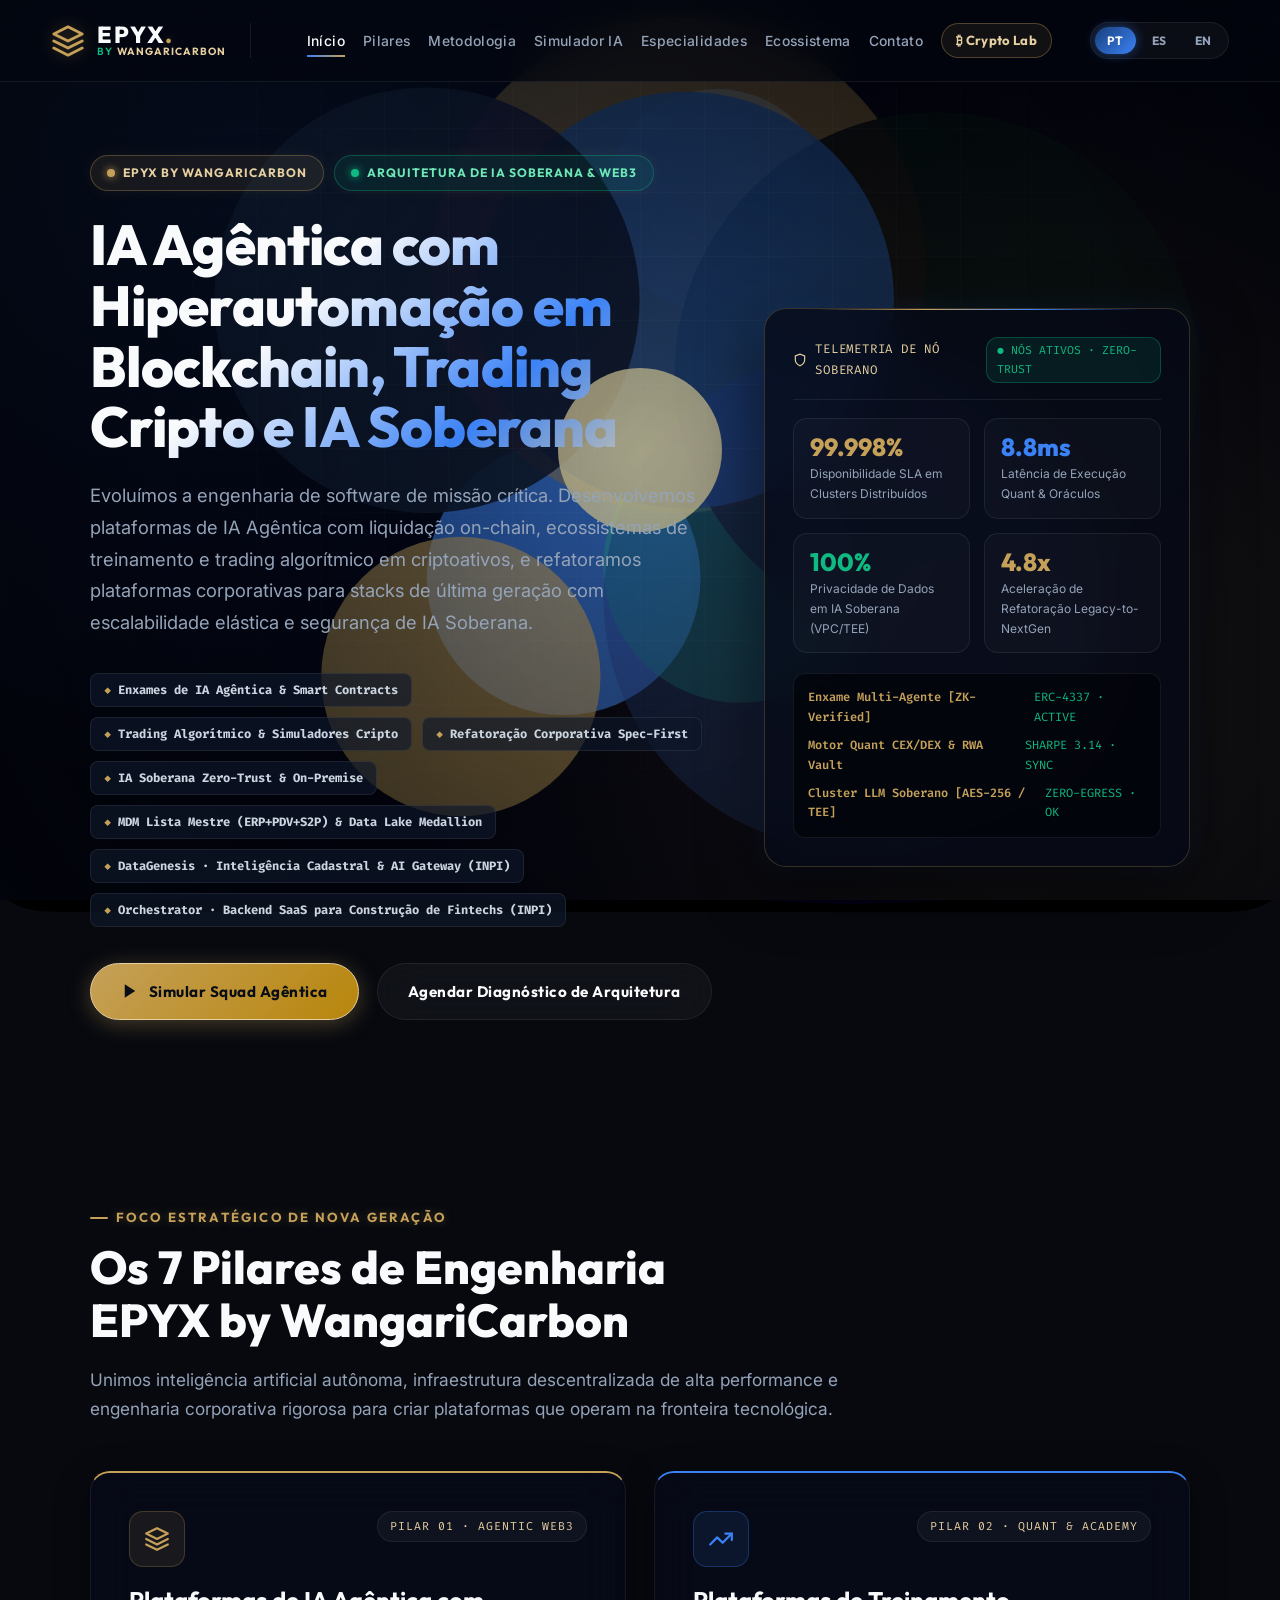
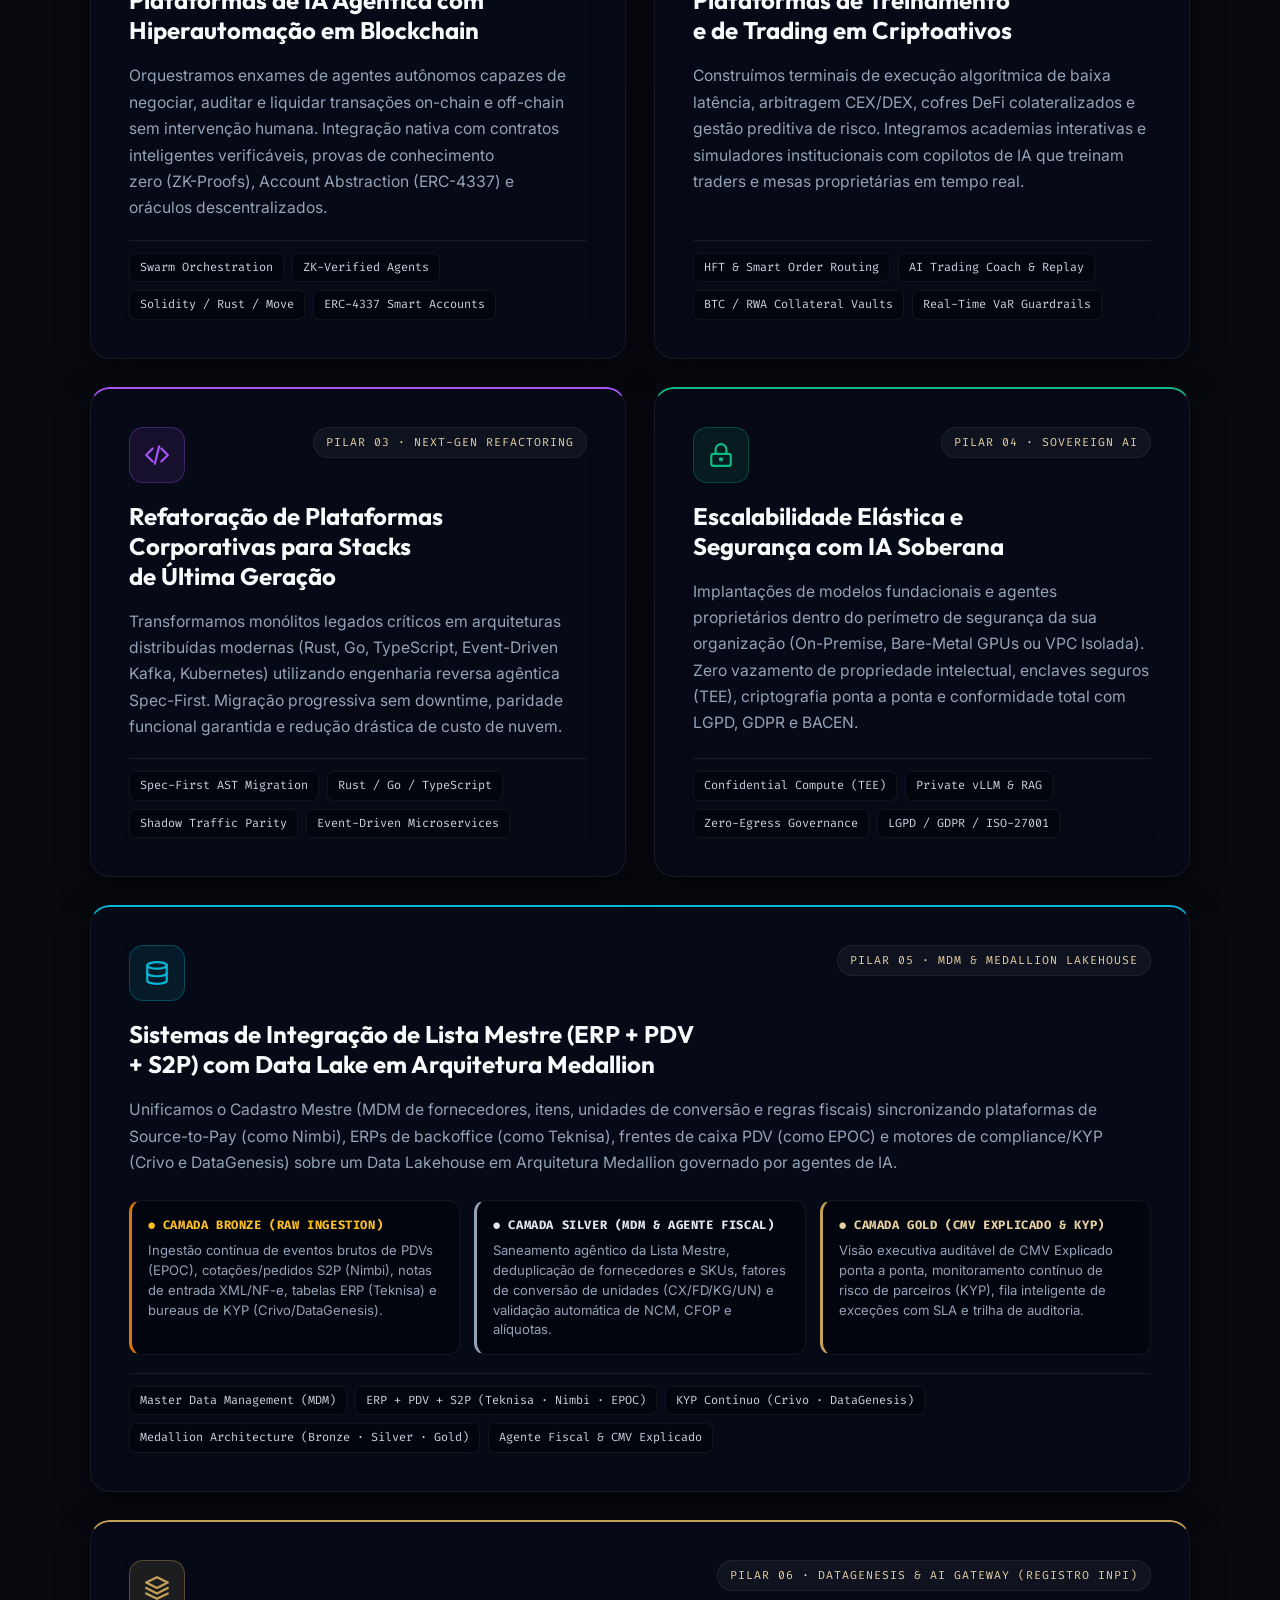
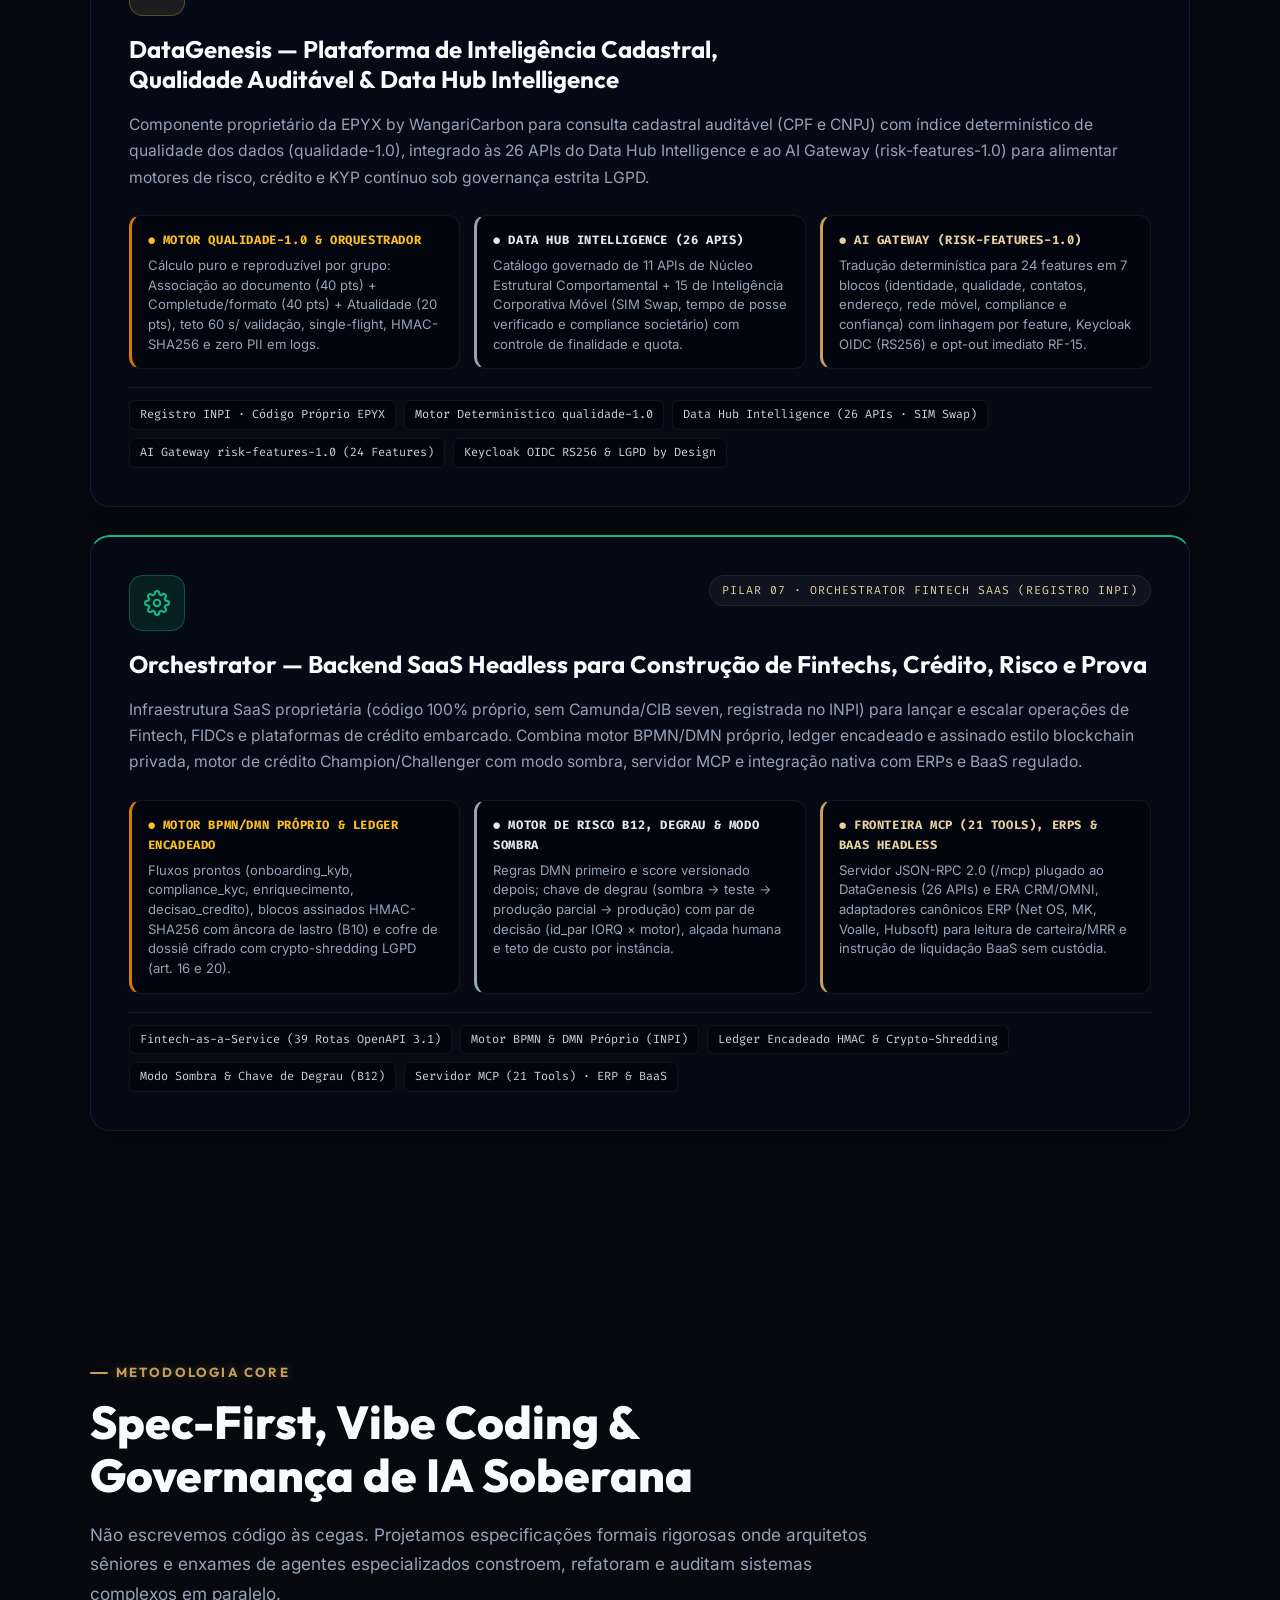
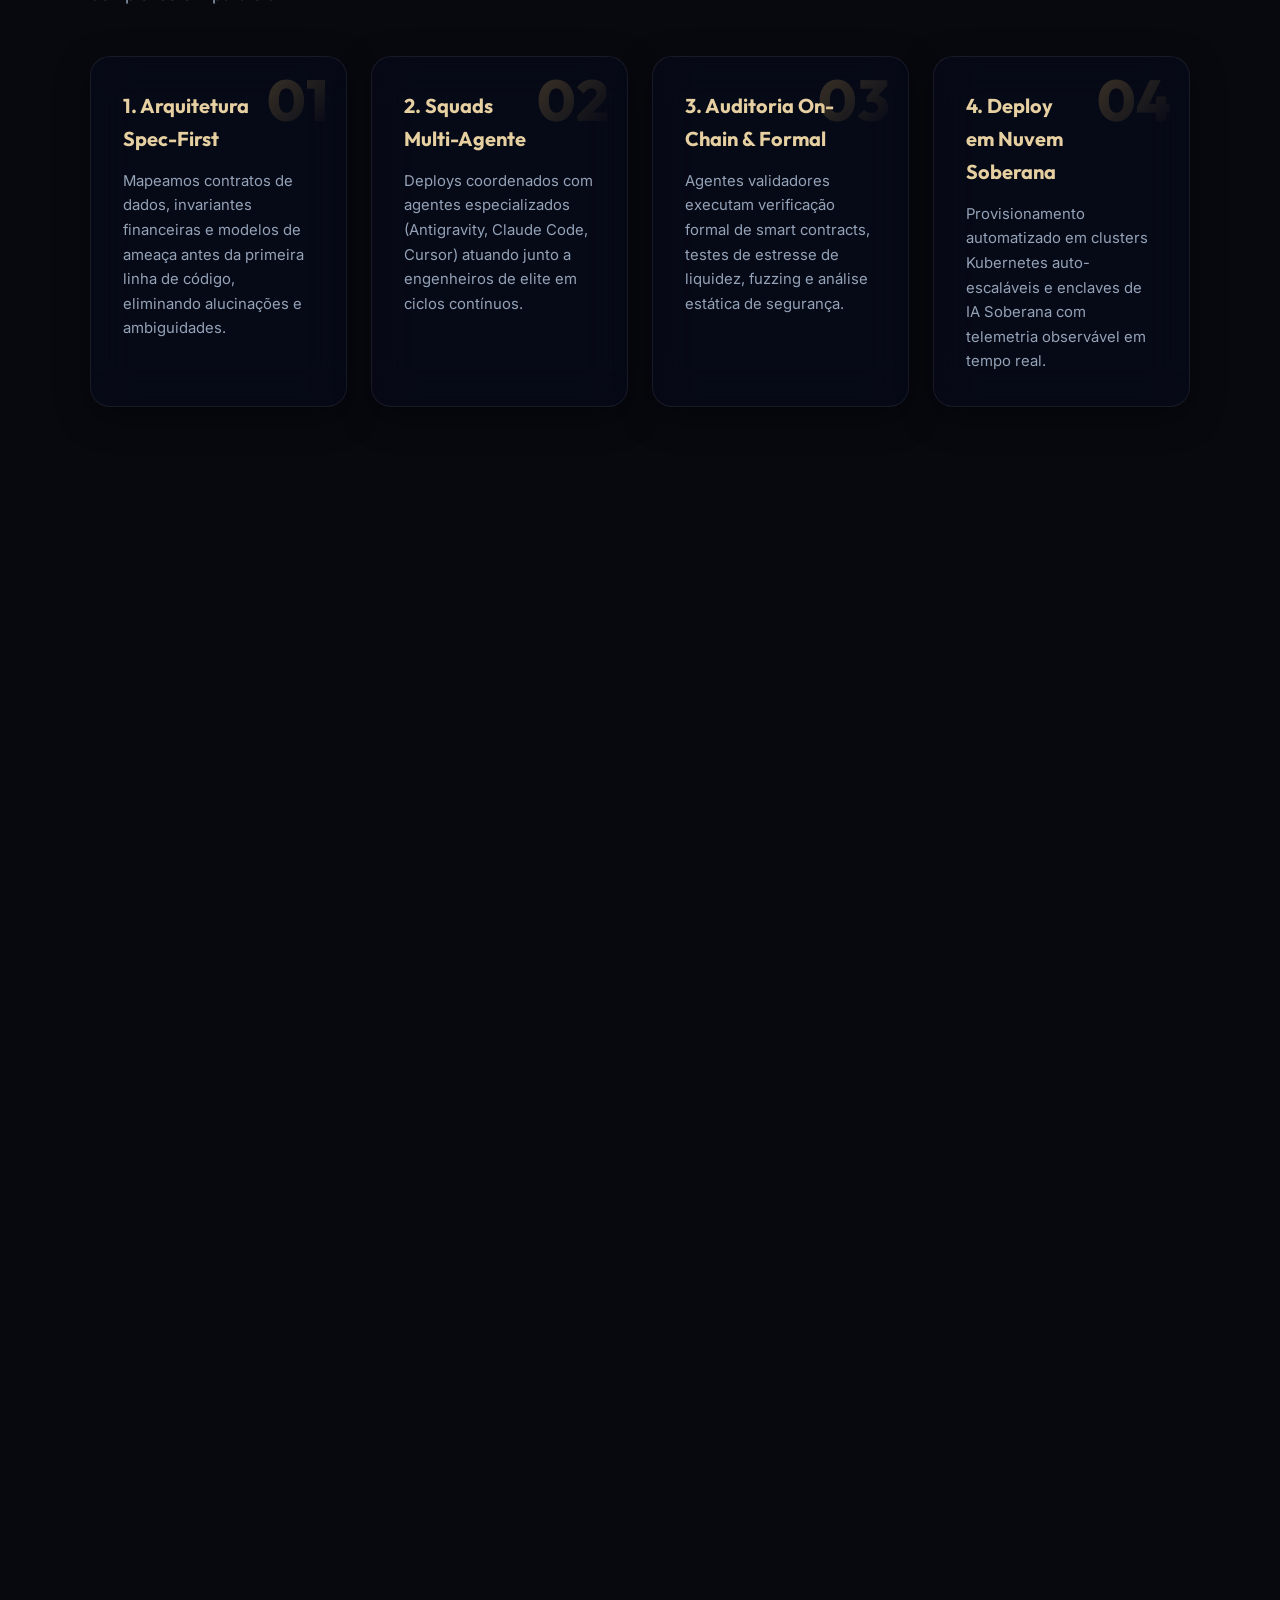
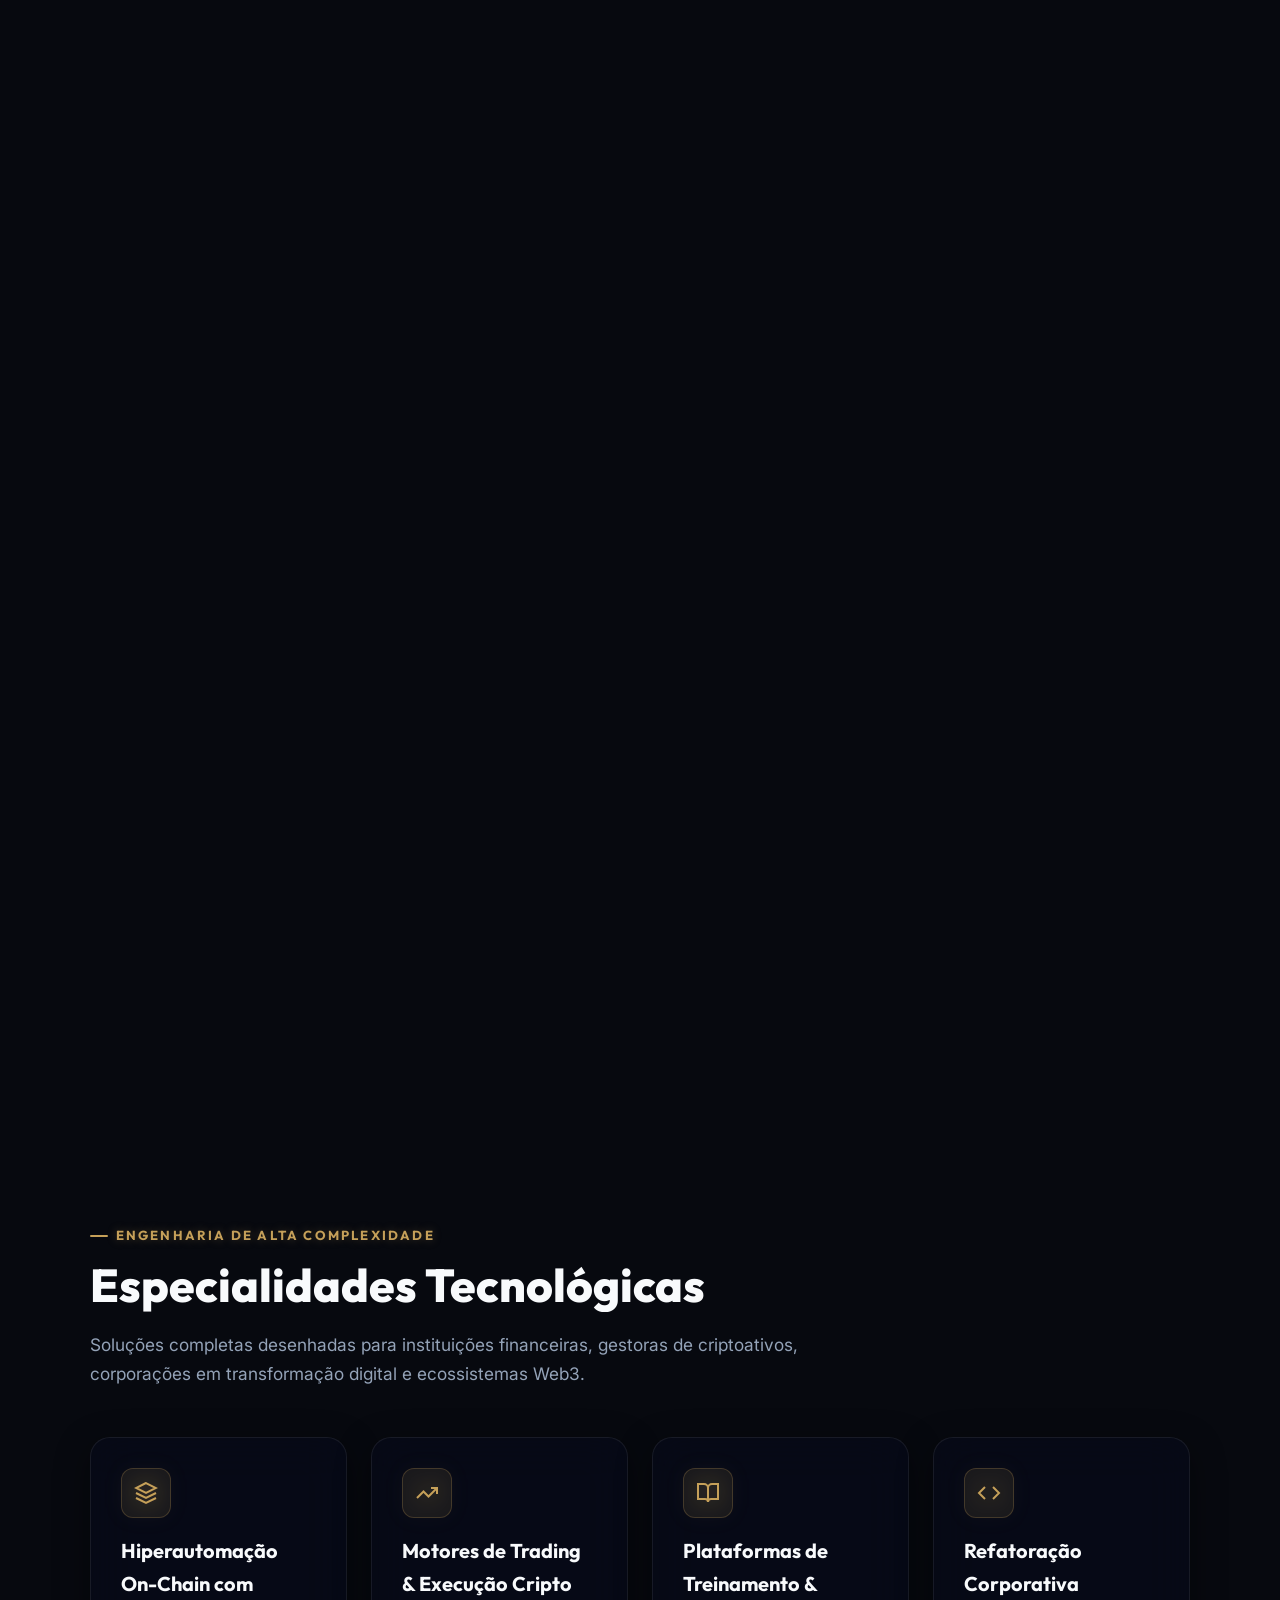
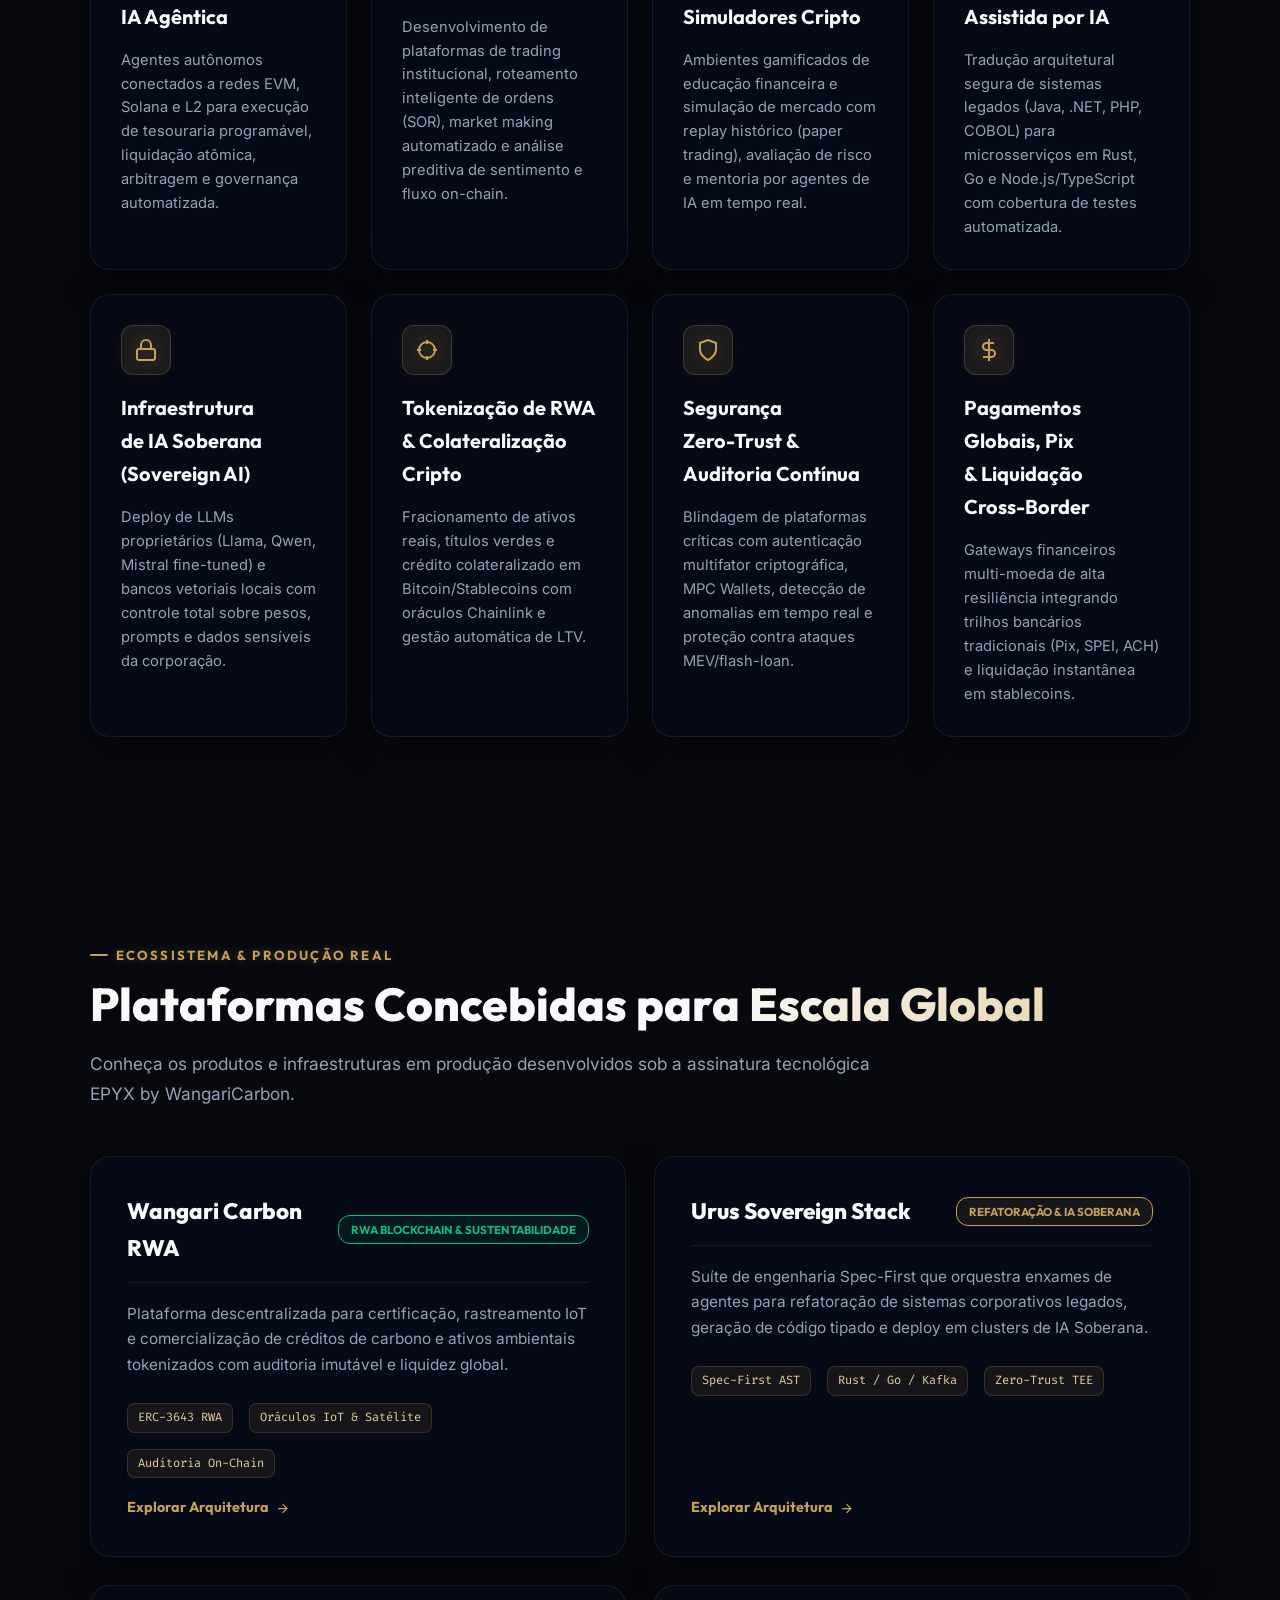
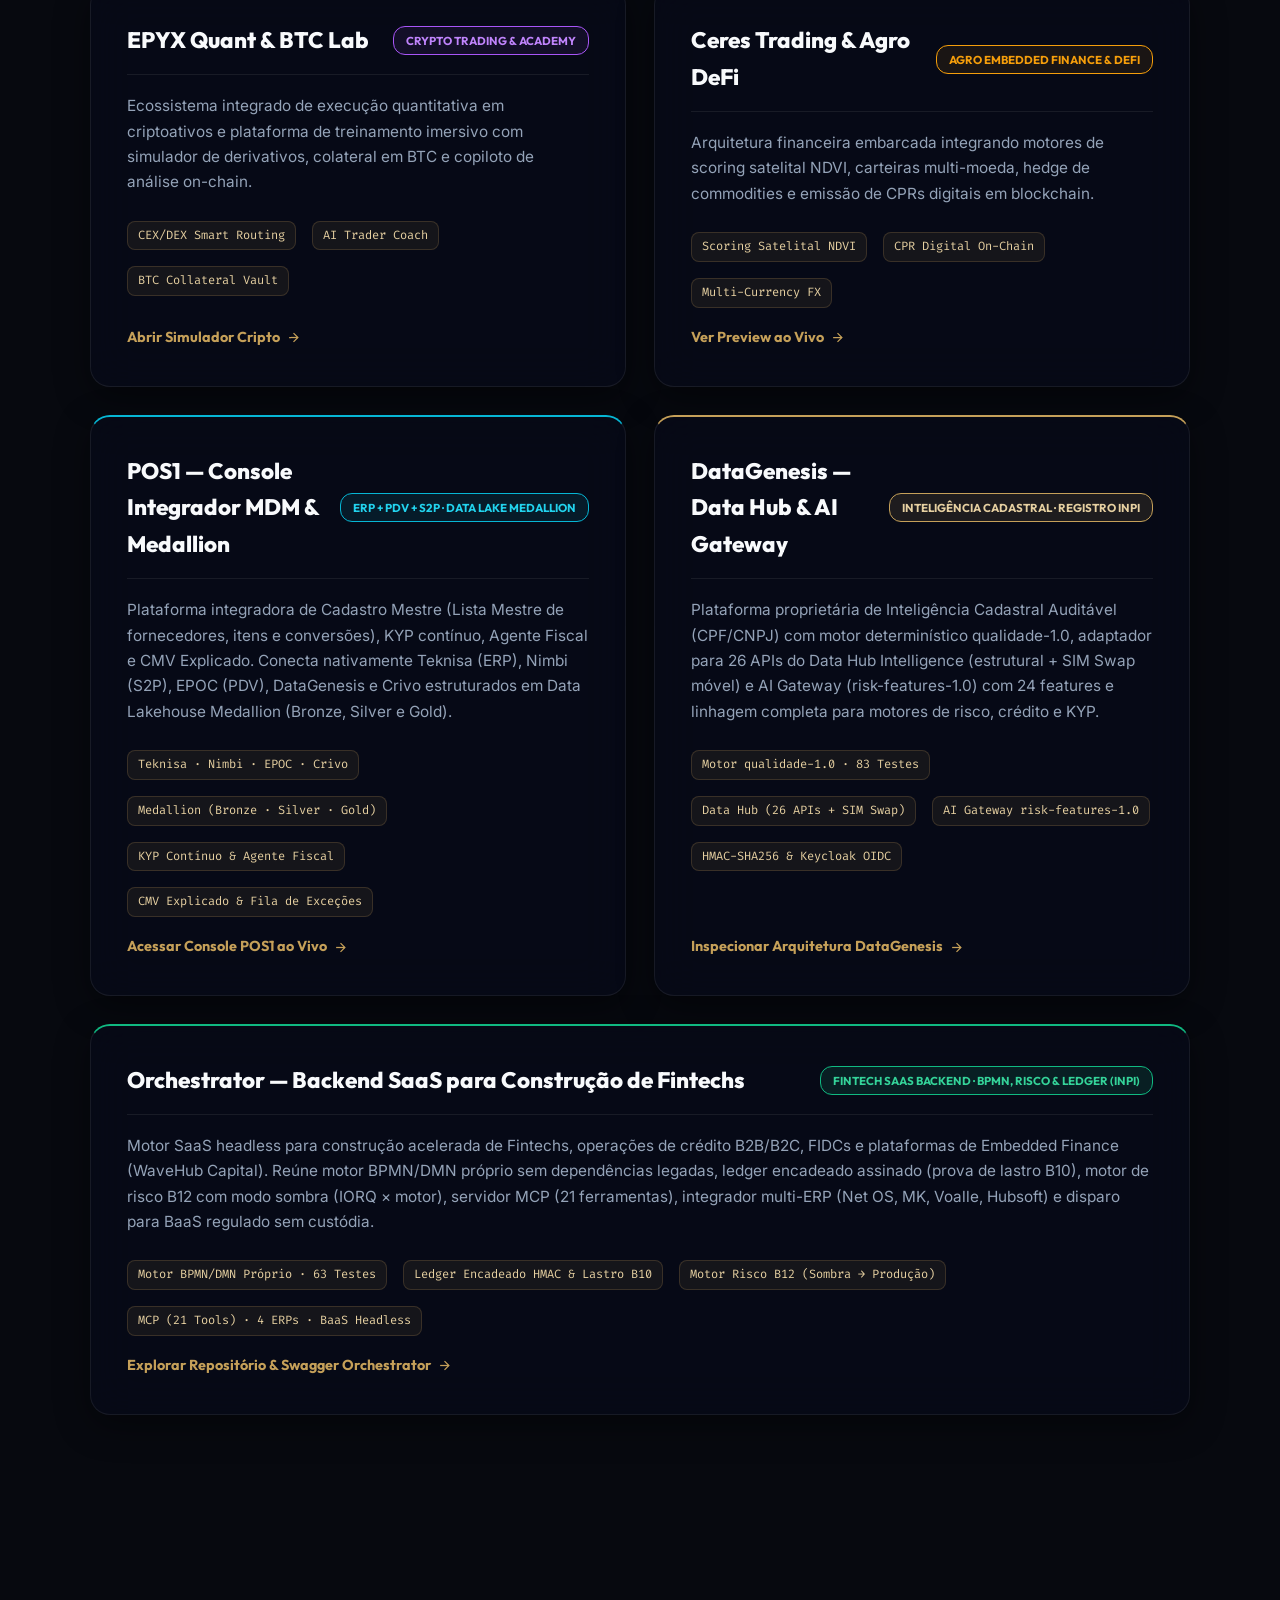
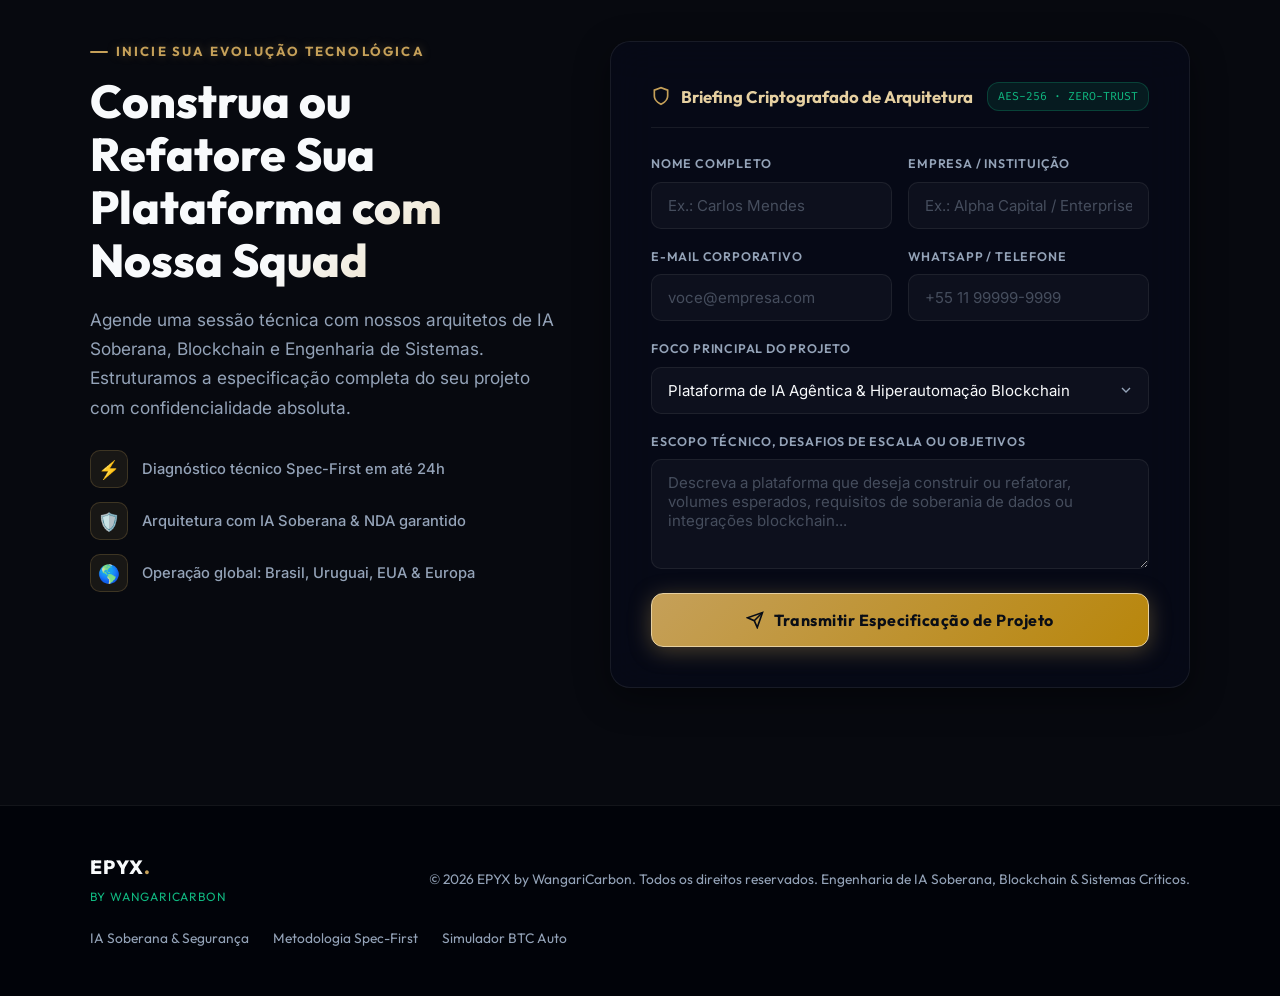
==== commit f229be8b: "feat: add Orchestrator as Fintech SaaS Backend pillar, simulator, estimator, and case" ====
--- a/index.html
+++ b/index.html
@@ -100,6 +100,7 @@
             <div class="focus-pill"><span>◆</span> <strong data-i18n="hero.pill4">IA Soberana Zero-Trust &amp; On-Premise</strong></div>
             <div class="focus-pill"><span>◆</span> <strong data-i18n="hero.pill5">MDM Lista Mestre (ERP+PDV+S2P) &amp; Data Lake Medallion</strong></div>
             <div class="focus-pill"><span>◆</span> <strong data-i18n="hero.pill6">DataGenesis · Inteligência Cadastral &amp; AI Gateway (INPI)</strong></div>
+            <div class="focus-pill"><span>◆</span> <strong data-i18n="hero.pill7">Orchestrator · Backend SaaS para Construção de Fintechs (INPI)</strong></div>
           </div>
 
           <div class="btn-container">
@@ -166,7 +167,7 @@
     <section id="pillars" class="fade-in-section">
       <div class="section-header">
         <span class="section-tag" data-i18n="pillars.subtitle">Foco Estratégico de Nova Geração</span>
-        <h2 class="section-title" data-i18n="pillars.title">Os 6 Pilares de Engenharia EPYX by WangariCarbon</h2>
+        <h2 class="section-title" data-i18n="pillars.title">Os 7 Pilares de Engenharia EPYX by WangariCarbon</h2>
         <p class="section-desc" data-i18n="pillars.desc">Unimos inteligência artificial autônoma, infraestrutura descentralizada de alta performance e engenharia corporativa rigorosa para criar plataformas que operam na fronteira tecnológica.</p>
       </div>
 
@@ -335,6 +336,44 @@
             <li>Keycloak OIDC RS256 &amp; LGPD by Design</li>
           </ul>
         </article>
+
+        <!-- Pillar 7: Orchestrator — Backend SaaS para Construção de Fintechs -->
+        <article class="glass-card pillar-card pillar-7">
+          <div class="pillar-top">
+            <div class="pillar-icon-wrap">
+              <svg viewBox="0 0 24 24" fill="none" stroke="currentColor" stroke-width="2" stroke-linecap="round" stroke-linejoin="round">
+                <circle cx="12" cy="12" r="3"/>
+                <path d="M19.4 15a1.65 1.65 0 0 0 .33 1.82l.06.06a2 2 0 0 1 0 2.83 2 2 0 0 1-2.83 0l-.06-.06a1.65 1.65 0 0 0-1.82-.33 1.65 1.65 0 0 0-1 1.51V21a2 2 0 0 1-2 2 2 2 0 0 1-2-2v-.09A1.65 1.65 0 0 0 9 19.4a1.65 1.65 0 0 0-1.82.33l-.06.06a2 2 0 0 1-2.83 0 2 2 0 0 1 0-2.83l.06-.06a1.65 1.65 0 0 0 .33-1.82 1.65 1.65 0 0 0-1.51-1H3a2 2 0 0 1-2-2 2 2 0 0 1 2-2h.09A1.65 1.65 0 0 0 4.6 9a1.65 1.65 0 0 0-.33-1.82l-.06-.06a2 2 0 0 1 0-2.83 2 2 0 0 1 2.83 0l.06.06a1.65 1.65 0 0 0 1.82.33H9a1.65 1.65 0 0 0 1-1.51V3a2 2 0 0 1 2-2 2 2 0 0 1 2 2v.09a1.65 1.65 0 0 0 1 1.51 1.65 1.65 0 0 0 1.82-.33l.06-.06a2 2 0 0 1 2.83 0 2 2 0 0 1 0 2.83l-.06.06a1.65 1.65 0 0 0-.33 1.82V9a1.65 1.65 0 0 0 1.51 1H21a2 2 0 0 1 2 2 2 2 0 0 1-2 2h-.09a1.65 1.65 0 0 0-1.51 1z"/>
+              </svg>
+            </div>
+            <span class="pillar-badge" data-i18n="pillars.p7.badge">PILAR 07 · ORCHESTRATOR FINTECH SAAS (REGISTRO INPI)</span>
+          </div>
+          <h3 data-i18n="pillars.p7.title">Orchestrator — Backend SaaS Headless para Construção de Fintechs, Crédito, Risco e Prova</h3>
+          <p data-i18n="pillars.p7.desc">Infraestrutura SaaS proprietária (código 100% próprio, sem Camunda/CIB seven, registrada no INPI) para lançar e escalar operações de Fintech, FIDCs e plataformas de crédito embarcado. Combina motor BPMN/DMN próprio, ledger encadeado e assinado estilo blockchain privada, motor de crédito Champion/Challenger com modo sombra, servidor MCP e integração nativa com ERPs e BaaS regulado.</p>
+
+          <div class="medallion-tiers">
+            <div class="medallion-tier bronze">
+              <span class="medallion-tier-title" data-i18n="pillars.p7.t1.title">● Motor BPMN/DMN Próprio &amp; Ledger Encadeado</span>
+              <span class="medallion-tier-desc" data-i18n="pillars.p7.t1.desc">Fluxos prontos (onboarding_kyb, compliance_kyc, enriquecimento, decisao_credito), blocos assinados HMAC-SHA256 com âncora de lastro (B10) e cofre de dossiê cifrado com crypto-shredding LGPD (art. 16 e 20).</span>
+            </div>
+            <div class="medallion-tier silver">
+              <span class="medallion-tier-title" data-i18n="pillars.p7.t2.title">● Motor de Risco B12, Degrau &amp; Modo Sombra</span>
+              <span class="medallion-tier-desc" data-i18n="pillars.p7.t2.desc">Regras DMN primeiro e score versionado depois; chave de degrau (sombra → teste → produção parcial → produção) com par de decisão (id_par IORQ × motor), alçada humana e teto de custo por instância.</span>
+            </div>
+            <div class="medallion-tier gold">
+              <span class="medallion-tier-title" data-i18n="pillars.p7.t3.title">● Fronteira MCP (21 Tools), ERPs &amp; BaaS Headless</span>
+              <span class="medallion-tier-desc" data-i18n="pillars.p7.t3.desc">Servidor JSON-RPC 2.0 (/mcp) plugado ao DataGenesis (26 APIs) e ERA CRM/OMNI, adaptadores canônicos ERP (Net OS, MK, Voalle, Hubsoft) para leitura de carteira/MRR e instrução de liquidação BaaS sem custódia.</span>
+            </div>
+          </div>
+
+          <ul class="pillar-specs">
+            <li>Fintech-as-a-Service (39 Rotas OpenAPI 3.1)</li>
+            <li>Motor BPMN &amp; DMN Próprio (INPI)</li>
+            <li>Ledger Encadeado HMAC &amp; Crypto-Shredding</li>
+            <li>Modo Sombra &amp; Chave de Degrau (B12)</li>
+            <li>Servidor MCP (21 Tools) · ERP &amp; BaaS</li>
+          </ul>
+        </article>
       </div>
     </section>
 
@@ -396,6 +435,7 @@
             <button class="project-btn active" data-project="agentic" data-i18n="simulator.project.agentic">Hiperautomação Blockchain &amp; IA Agêntica</button>
             <button class="project-btn" data-project="pos1" data-i18n="simulator.project.pos1">MDM ERP+PDV+S2P &amp; Medallion (POS1)</button>
             <button class="project-btn" data-project="datagenesis" data-i18n="simulator.project.datagenesis">DataGenesis · AI Gateway &amp; Risk Features</button>
+            <button class="project-btn" data-project="orchestrator" data-i18n="simulator.project.orchestrator">Orchestrator · Backend SaaS Fintech &amp; Ledger</button>
             <button class="project-btn" data-project="trading" data-i18n="simulator.project.trading">Motor de Trading &amp; Treinamento Cripto</button>
             <button class="project-btn" data-project="refactor" data-i18n="simulator.project.refactor">Refatoração Corporativa Next-Gen</button>
             <button class="project-btn" data-project="sovereign" data-i18n="simulator.project.sovereign">Cluster de IA Soberana Zero-Trust</button>
@@ -470,6 +510,7 @@
               <option value="agentic" data-i18n="estimator.domain.opt1">Plataforma de IA Agêntica &amp; Hiperautomação Blockchain</option>
               <option value="pos1" data-i18n="estimator.domain.opt5">Integração Lista Mestre (ERP+PDV+S2P) &amp; Data Lake Medallion</option>
               <option value="datagenesis" data-i18n="estimator.domain.opt6">DataGenesis — Inteligência Cadastral, Data Hub (26 APIs) &amp; AI Gateway</option>
+              <option value="orchestrator" data-i18n="estimator.domain.opt7">Orchestrator — Backend SaaS para Construção de Fintechs (BPMN, Risco &amp; Ledger)</option>
               <option value="trading" data-i18n="estimator.domain.opt2">Plataforma de Trading Algorítmico &amp; Treinamento Cripto</option>
               <option value="refactor" data-i18n="estimator.domain.opt3">Refatoração de Sistema Corporativo para Stack de Última Geração</option>
               <option value="sovereign" data-i18n="estimator.domain.opt4">Infraestrutura de IA Soberana &amp; Segurança Zero-Trust</option>
@@ -758,6 +799,27 @@
           </div>
           <a href="https://github.com/Wangaricarbon/Datagen2" target="_blank" rel="noopener noreferrer" class="case-link">
             <span data-i18n="cases.link.datagenesis">Inspecionar Arquitetura DataGenesis</span>
+            <svg viewBox="0 0 24 24" fill="none" stroke="currentColor" stroke-width="2">
+              <line x1="5" y1="12" x2="19" y2="12" />
+              <polyline points="12 5 19 12 12 19" />
+            </svg>
+          </a>
+        </div>
+
+        <div class="glass-card case-card orchestrator">
+          <div class="case-header">
+            <span class="case-name">Orchestrator — Backend SaaS para Construção de Fintechs</span>
+            <span class="case-tag" data-i18n="cases.c7.tag">Fintech SaaS Backend · BPMN, Risco &amp; Ledger (INPI)</span>
+          </div>
+          <p data-i18n="cases.c7.desc">Motor SaaS headless para construção acelerada de Fintechs, operações de crédito B2B/B2C, FIDCs e plataformas de Embedded Finance (WaveHub Capital). Reúne motor BPMN/DMN próprio sem dependências legadas, ledger encadeado assinado (prova de lastro B10), motor de risco B12 com modo sombra (IORQ × motor), servidor MCP (21 ferramentas), integrador multi-ERP (Net OS, MK, Voalle, Hubsoft) e disparo para BaaS regulado sem custódia.</p>
+          <div class="case-metrics">
+            <span class="case-metric-pill">Motor BPMN/DMN Próprio · 63 Testes</span>
+            <span class="case-metric-pill">Ledger Encadeado HMAC &amp; Lastro B10</span>
+            <span class="case-metric-pill">Motor Risco B12 (Sombra → Produção)</span>
+            <span class="case-metric-pill">MCP (21 Tools) · 4 ERPs · BaaS Headless</span>
+          </div>
+          <a href="https://github.com/Wangaricarbon/Orchestrator" target="_blank" rel="noopener noreferrer" class="case-link">
+            <span data-i18n="cases.link.orchestrator">Explorar Repositório &amp; Swagger Orchestrator</span>
             <svg viewBox="0 0 24 24" fill="none" stroke="currentColor" stroke-width="2">
               <line x1="5" y1="12" x2="19" y2="12" />
               <polyline points="12 5 19 12 12 19" />
@@ -831,6 +893,7 @@
                 <option value="Agentic_Blockchain" data-i18n="contact.form.pillar.opt1">Plataforma de IA Agêntica &amp; Hiperautomação Blockchain</option>
                 <option value="MDM_ERP_PDV_S2P_Medallion" data-i18n="contact.form.pillar.opt6">Integração Lista Mestre (ERP+PDV+S2P) &amp; Data Lake Medallion</option>
                 <option value="DataGenesis_DataHub_AIGateway" data-i18n="contact.form.pillar.opt7">DataGenesis — Inteligência Cadastral, Data Hub &amp; AI Gateway</option>
+                <option value="Orchestrator_Fintech_SaaS" data-i18n="contact.form.pillar.opt8">Orchestrator — Backend SaaS para Construção de Fintechs (BPMN, Risco &amp; BaaS)</option>
                 <option value="Crypto_Trading_Academy" data-i18n="contact.form.pillar.opt2">Plataforma de Trading ou Treinamento em Criptoativos</option>
                 <option value="Enterprise_Refactoring" data-i18n="contact.form.pillar.opt3">Refatoração de Plataforma Corporativa (Next-Gen Stack)</option>
                 <option value="Sovereign_AI" data-i18n="contact.form.pillar.opt4">Implantação de IA Soberana, Escalabilidade &amp; Segurança</option>
--- a/css/styles.css
+++ b/css/styles.css
@@ -744,6 +744,10 @@
   border-top-color: var(--gold-primary);
   grid-column: 1 / -1;
 }
+.pillar-card.pillar-7 {
+  border-top-color: var(--emerald);
+  grid-column: 1 / -1;
+}
 
 .pillar-top {
   display: flex;
@@ -793,6 +797,12 @@
   background: rgba(197, 160, 89, 0.12);
   border-color: rgba(197, 160, 89, 0.35);
   color: var(--gold-primary);
+}
+
+.pillar-card.pillar-7 .pillar-icon-wrap {
+  background: rgba(16, 185, 129, 0.12);
+  border-color: rgba(16, 185, 129, 0.35);
+  color: var(--emerald);
 }
 
 .medallion-tiers {
@@ -1464,6 +1474,17 @@
   border-color: var(--gold-primary);
   color: var(--gold-light);
   background: rgba(197, 160, 89, 0.12);
+}
+
+.case-card.orchestrator {
+  border-top: 2px solid var(--emerald);
+  grid-column: 1 / -1;
+}
+
+.case-card.orchestrator .case-tag {
+  border-color: var(--emerald);
+  color: #34d399;
+  background: rgba(16, 185, 129, 0.12);
 }
 
 .case-card p {
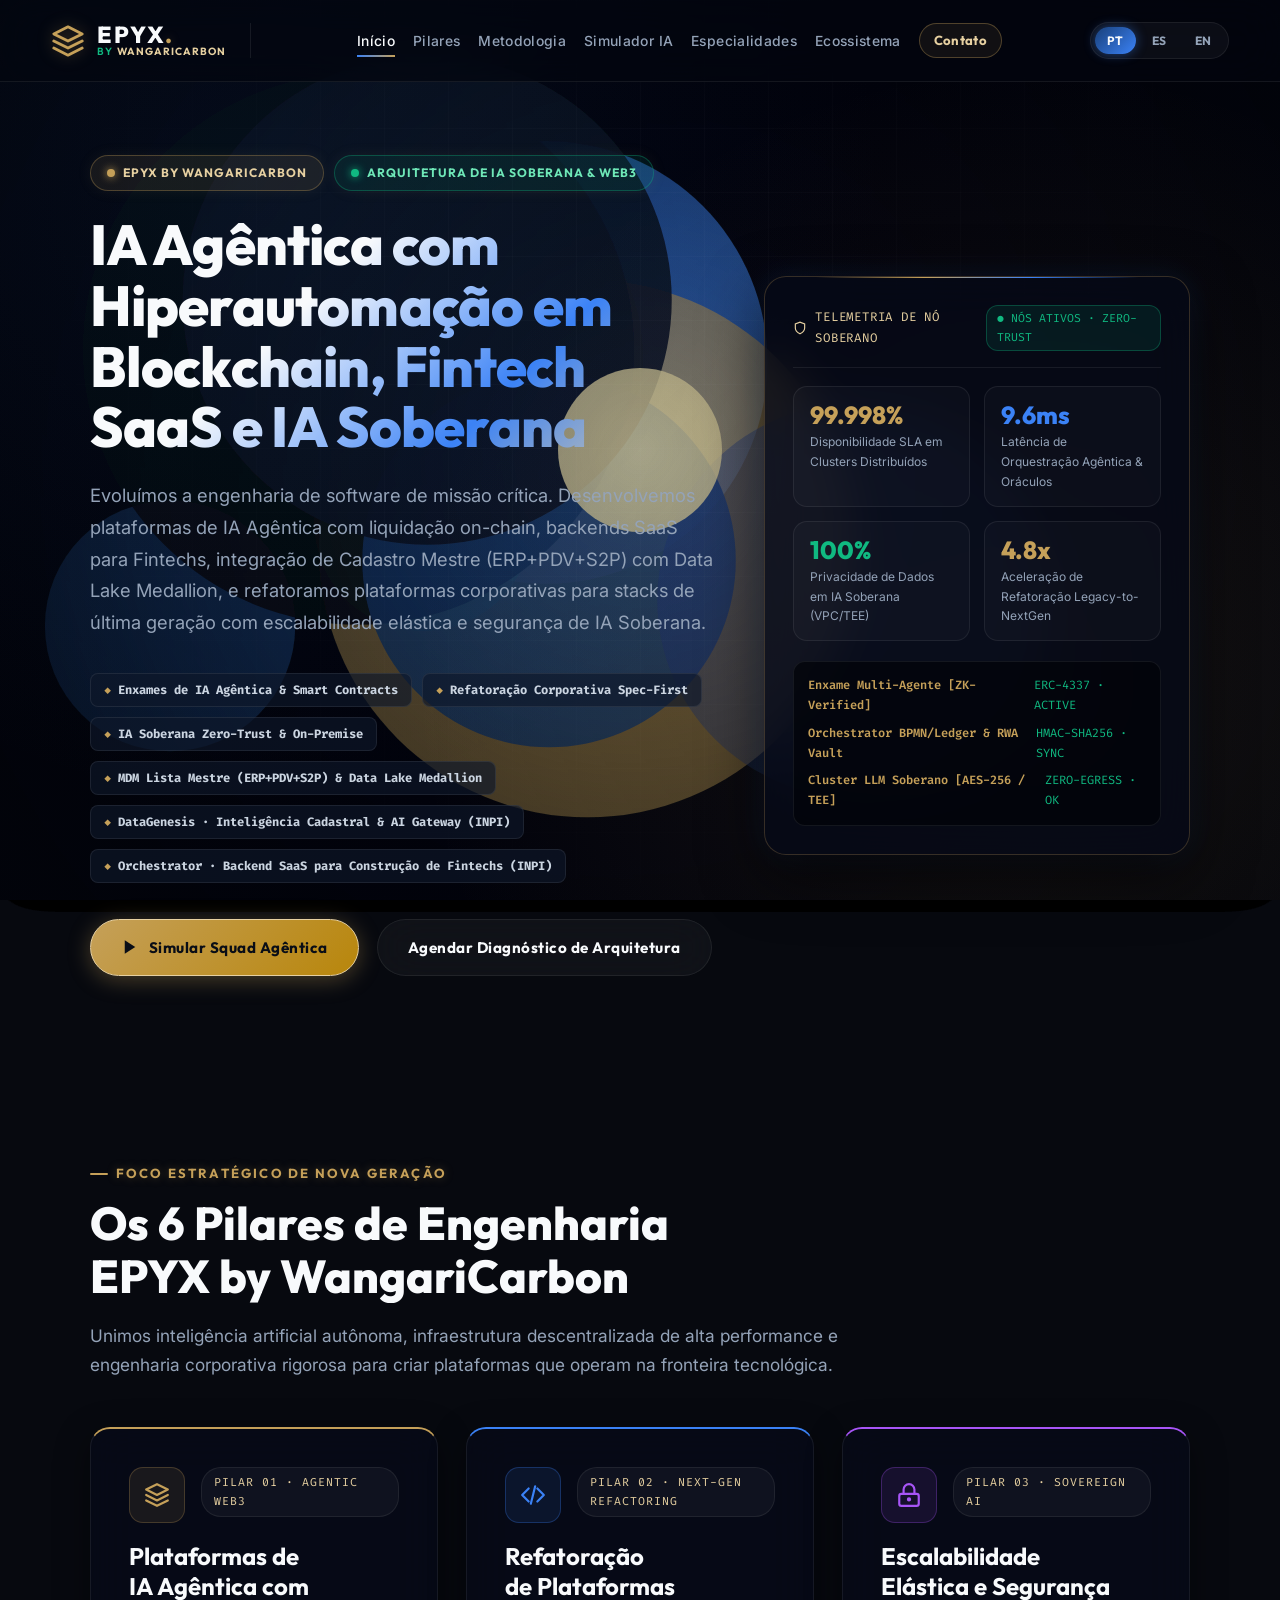
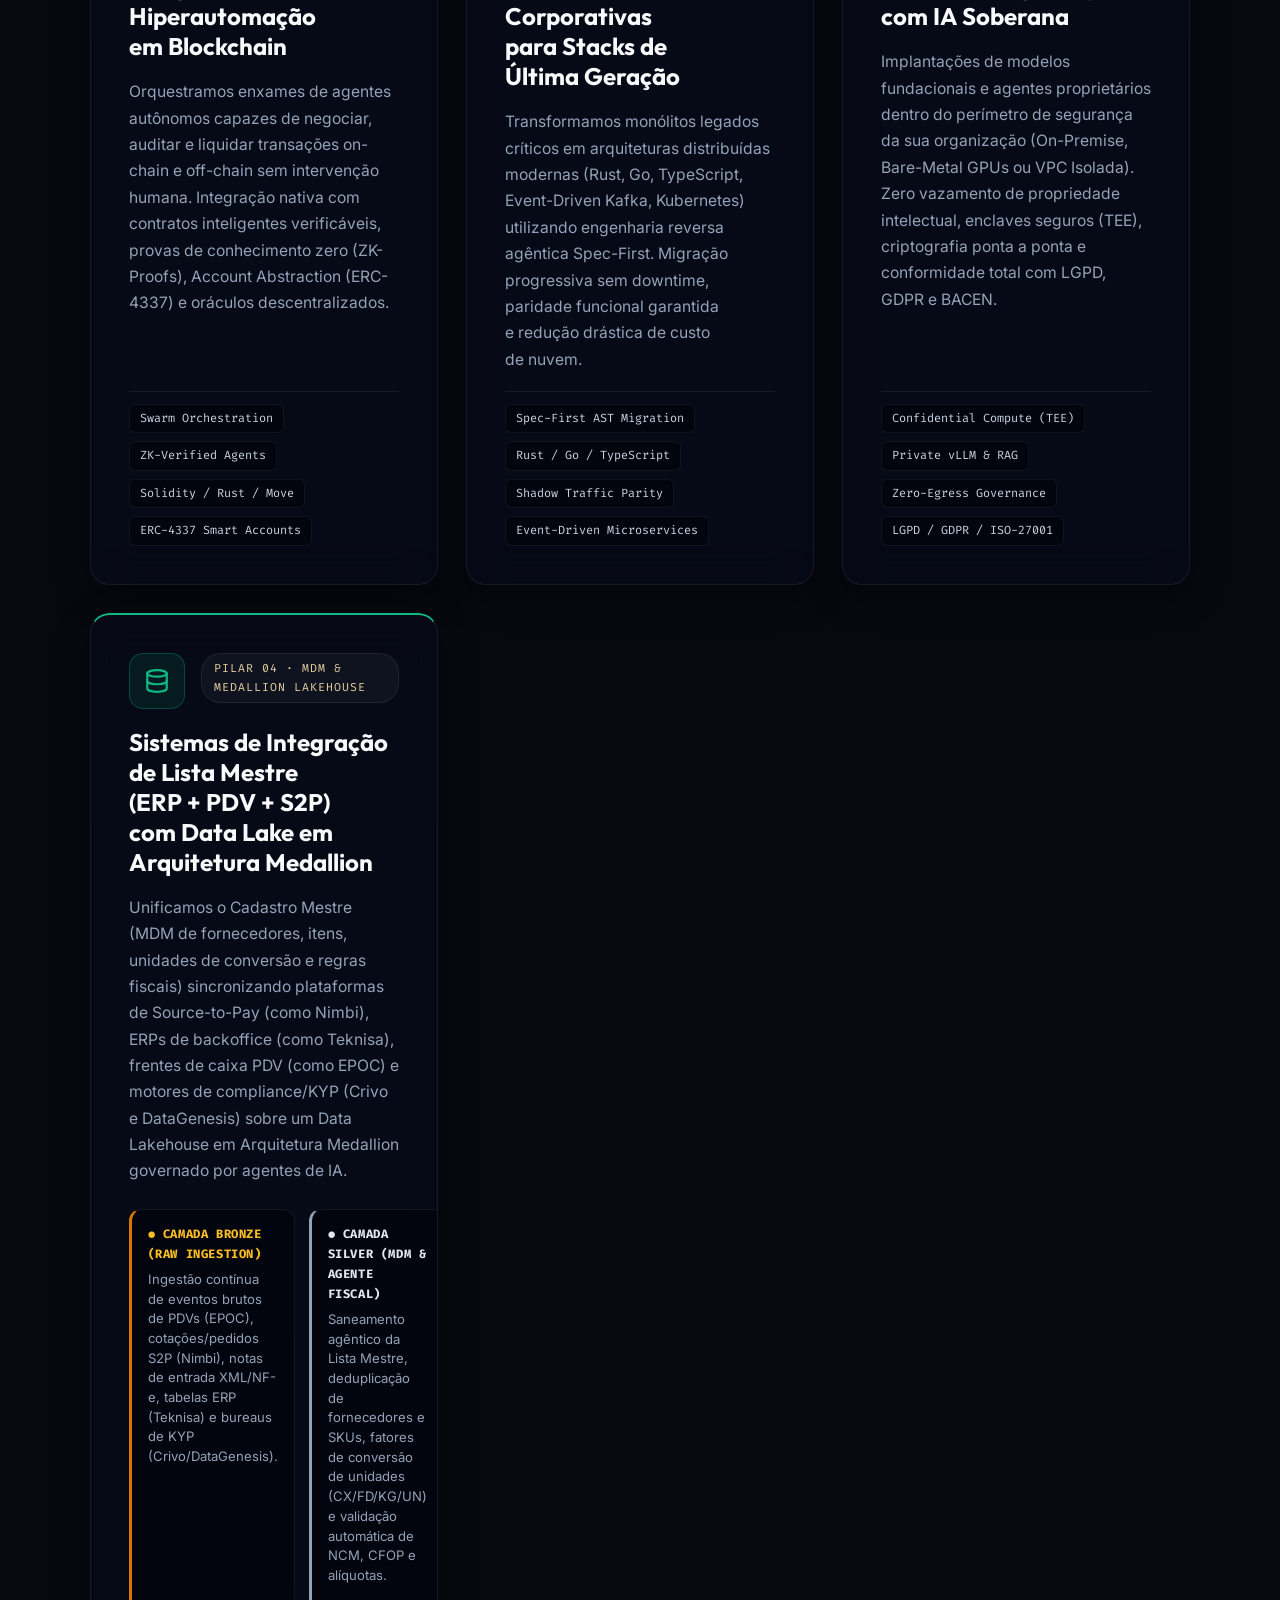
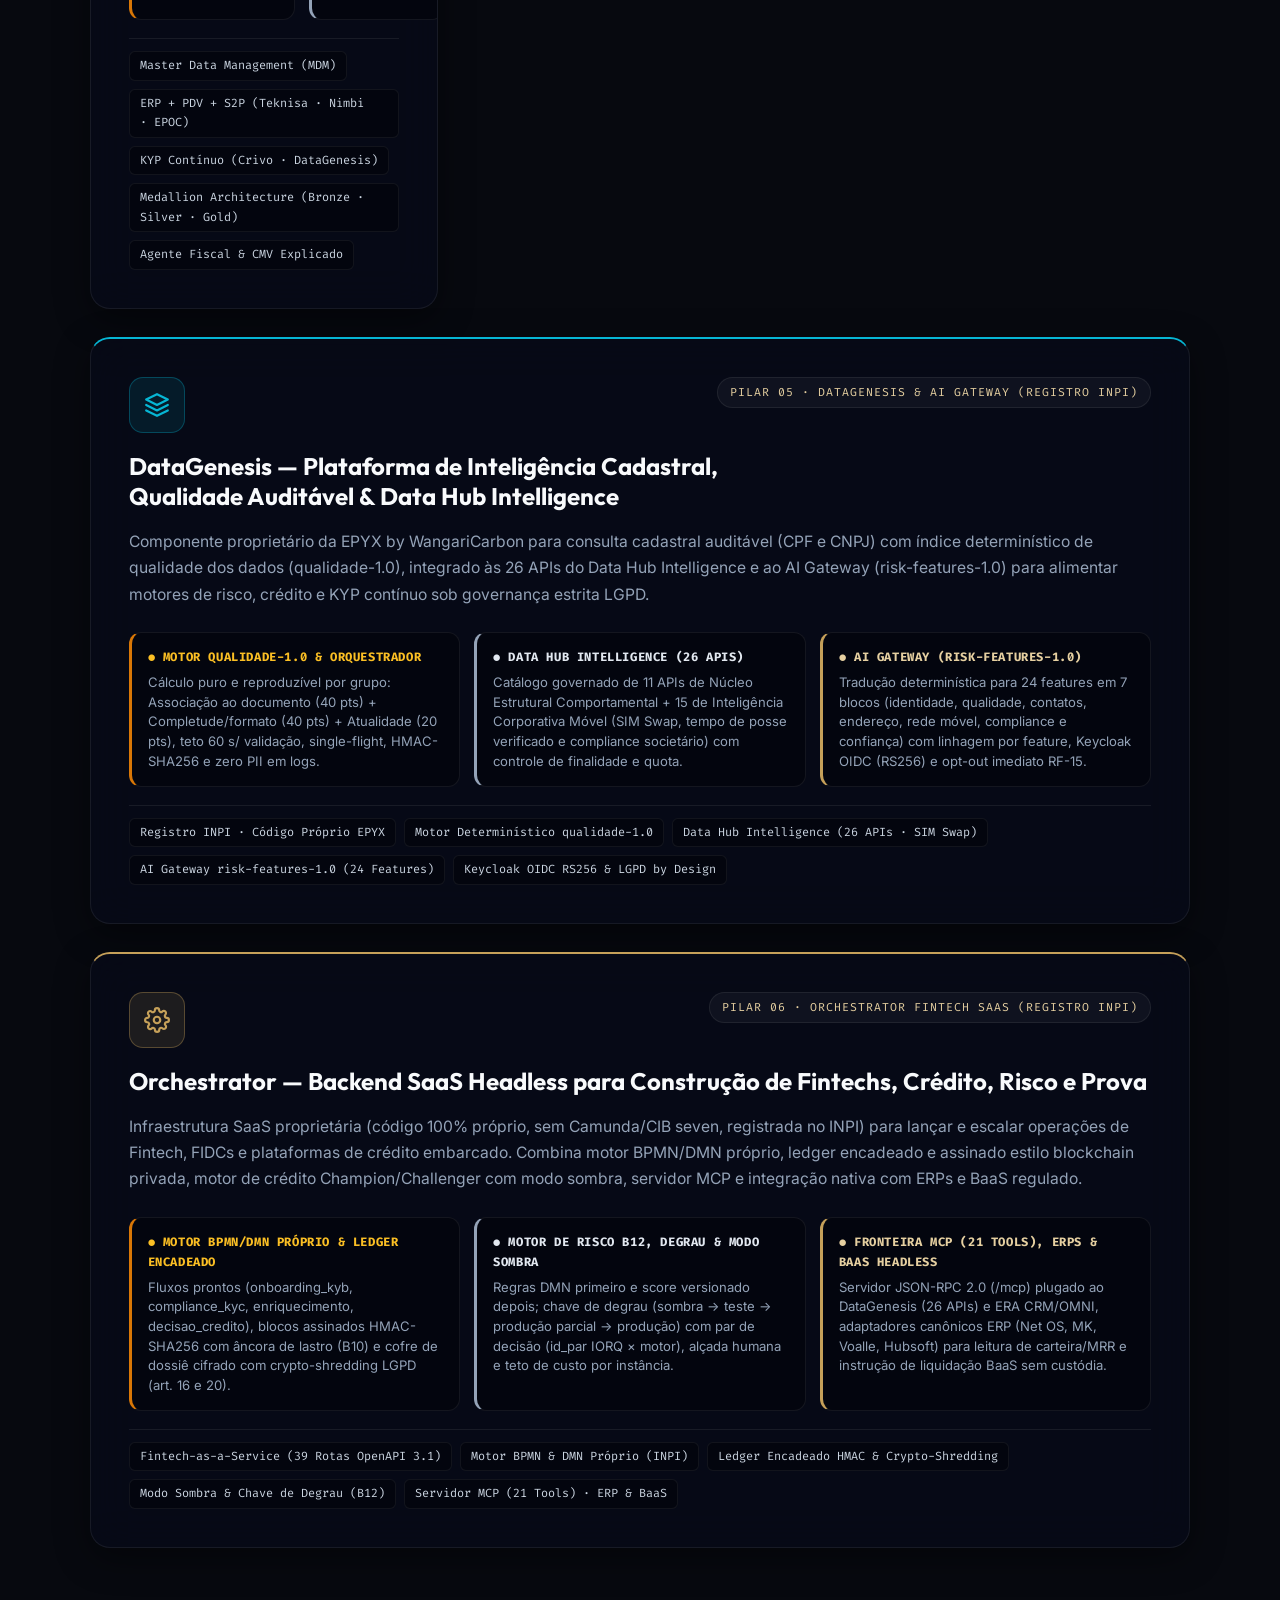
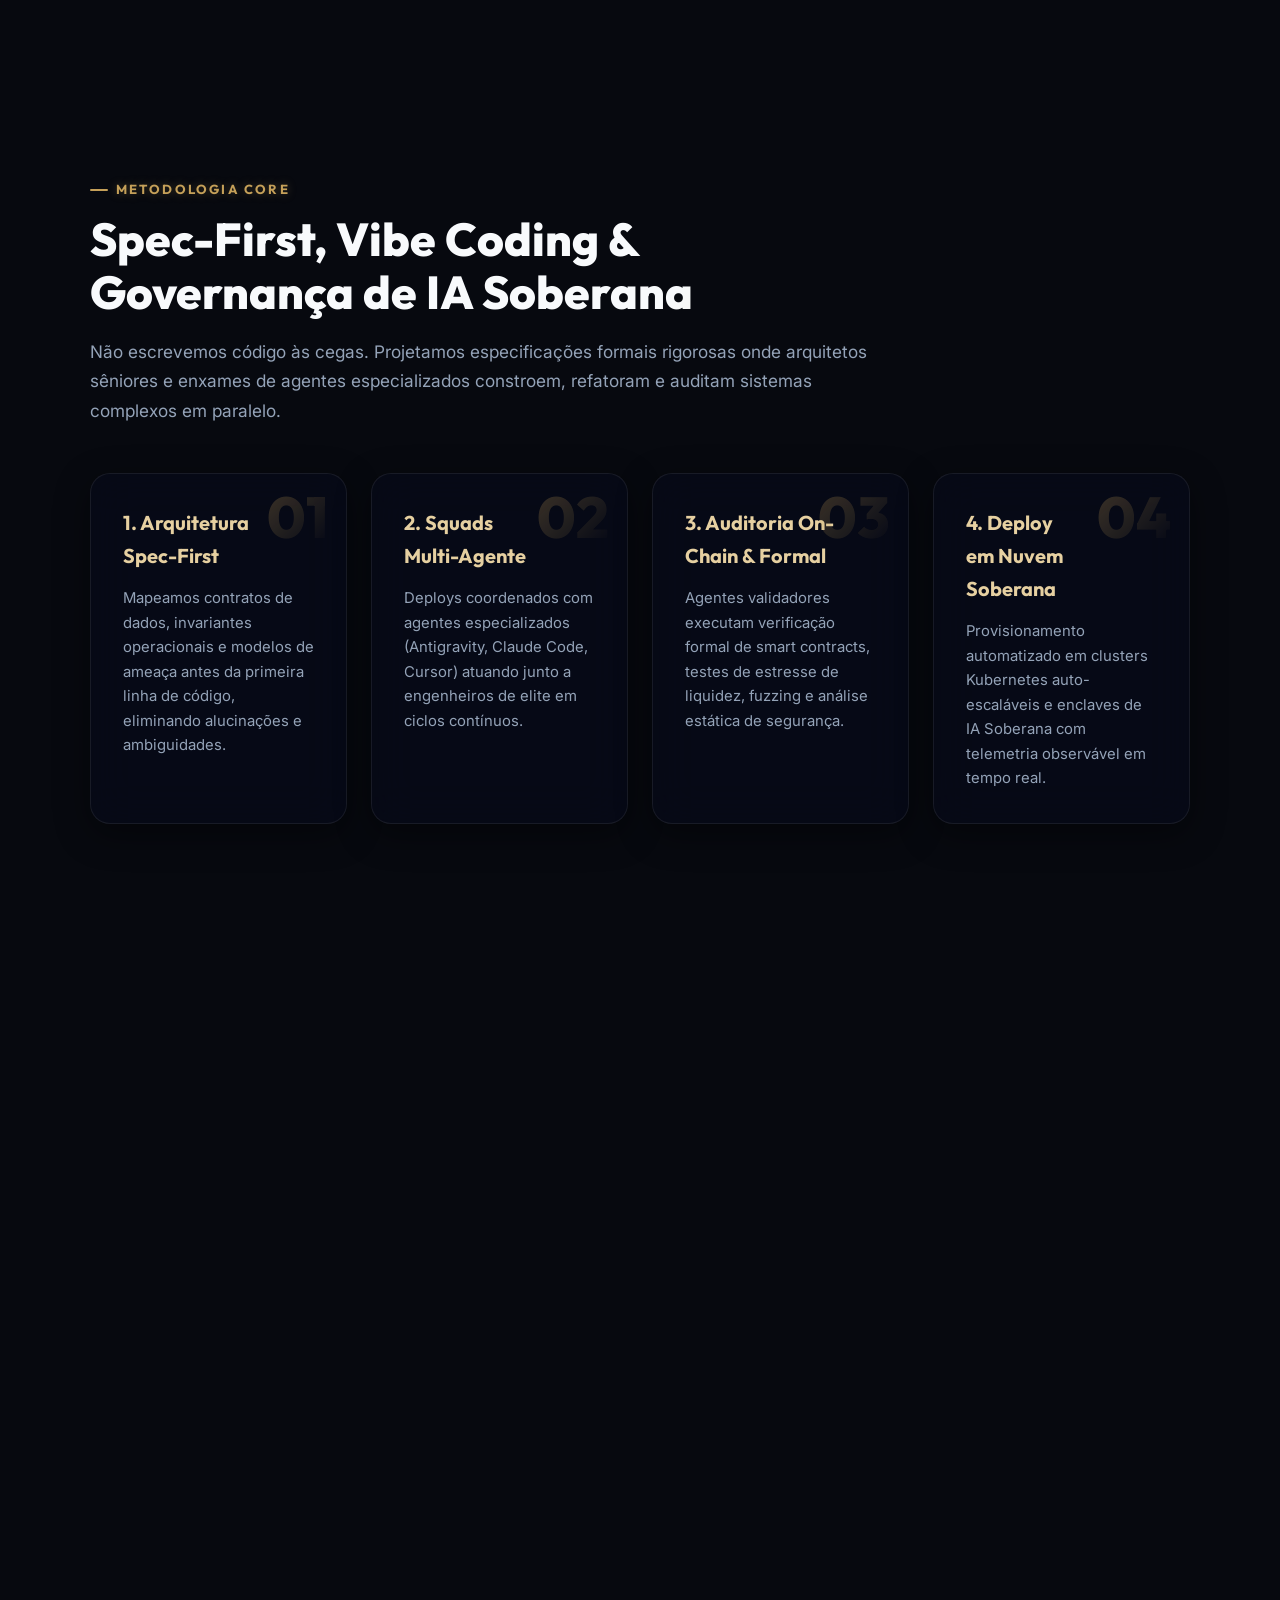
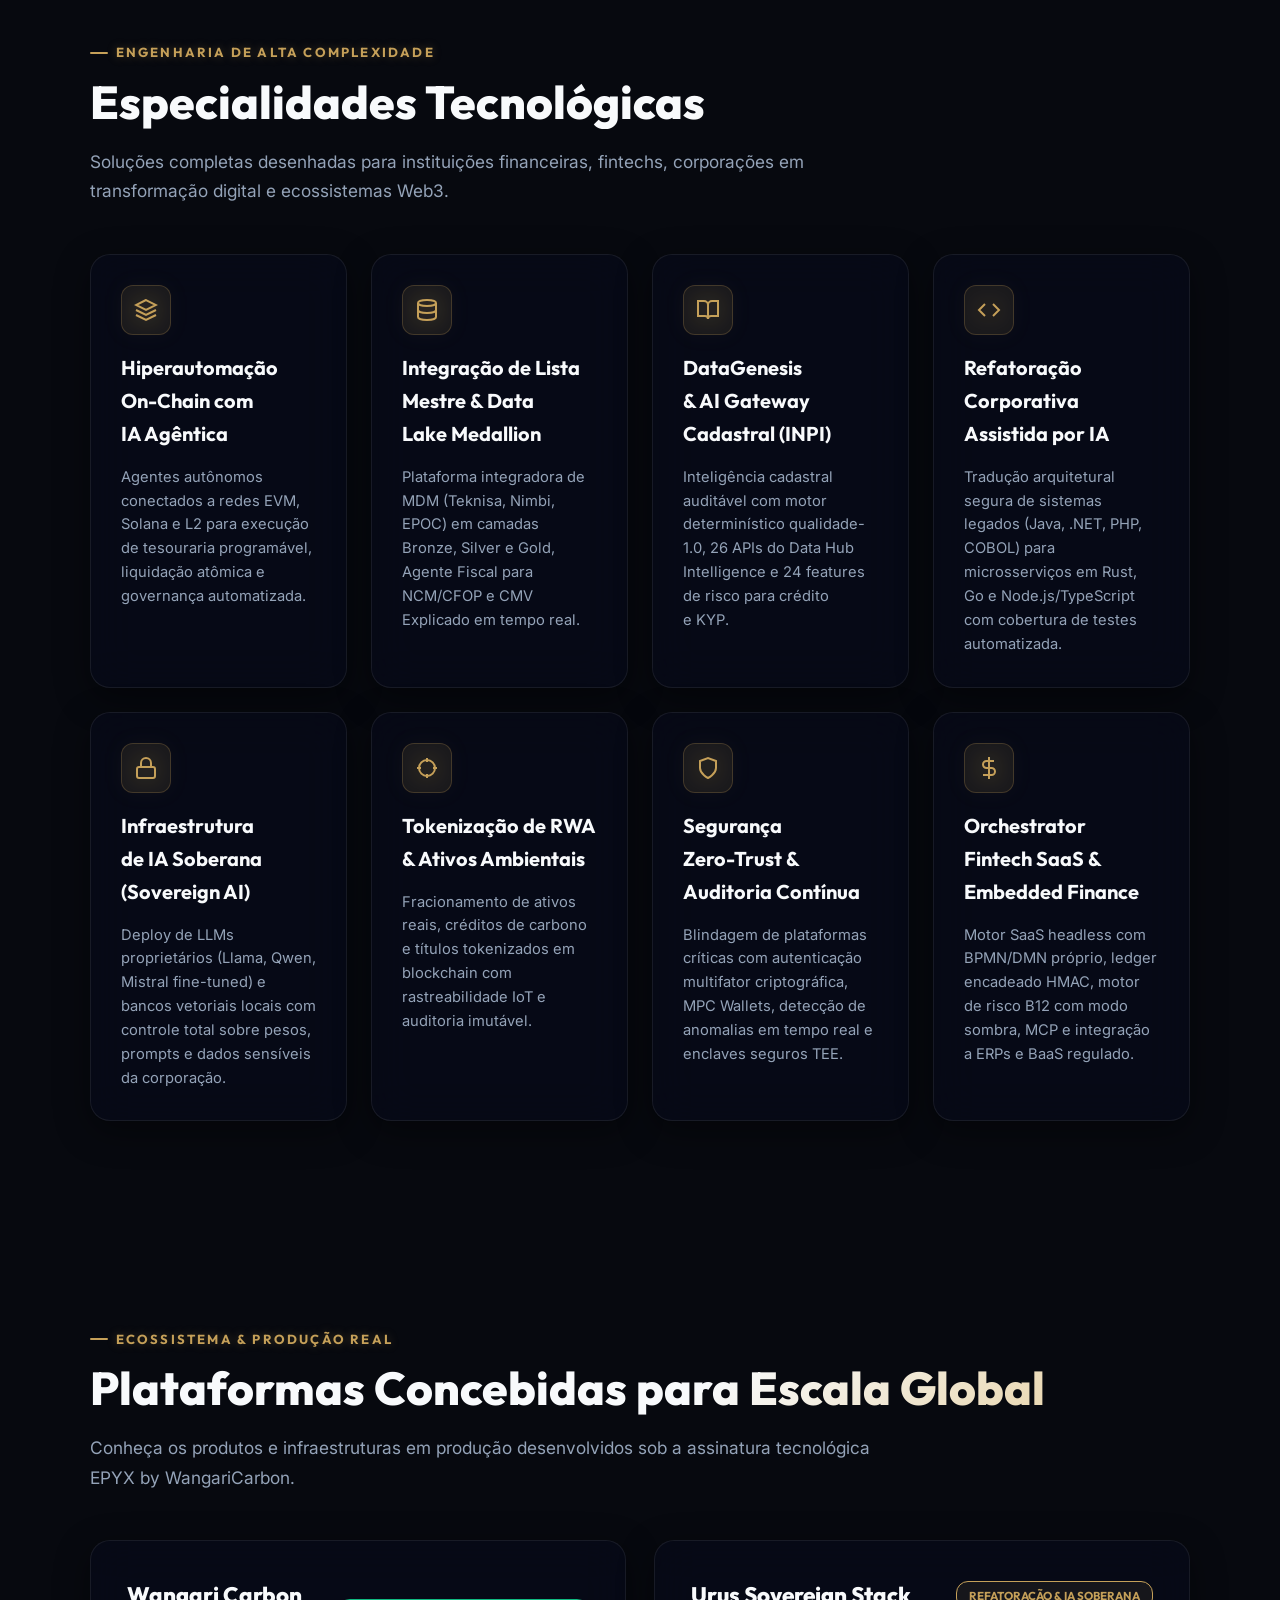
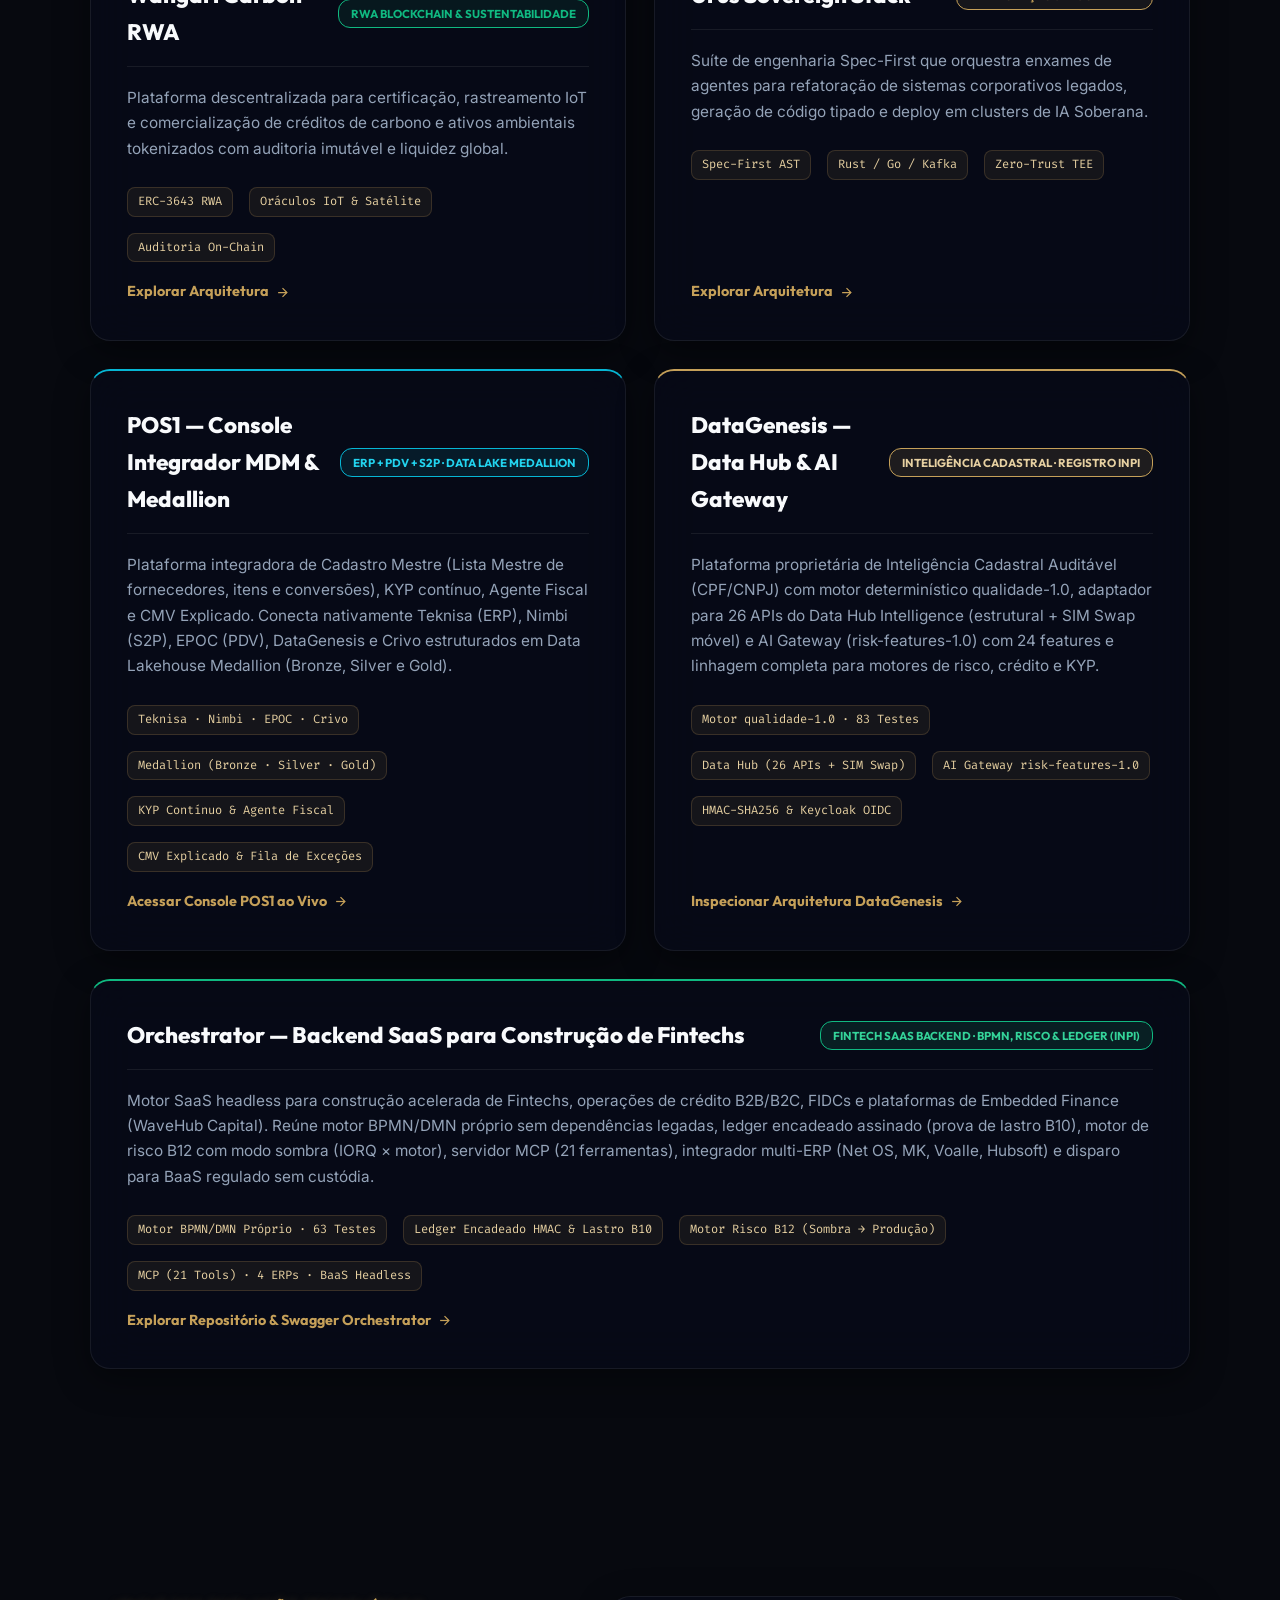
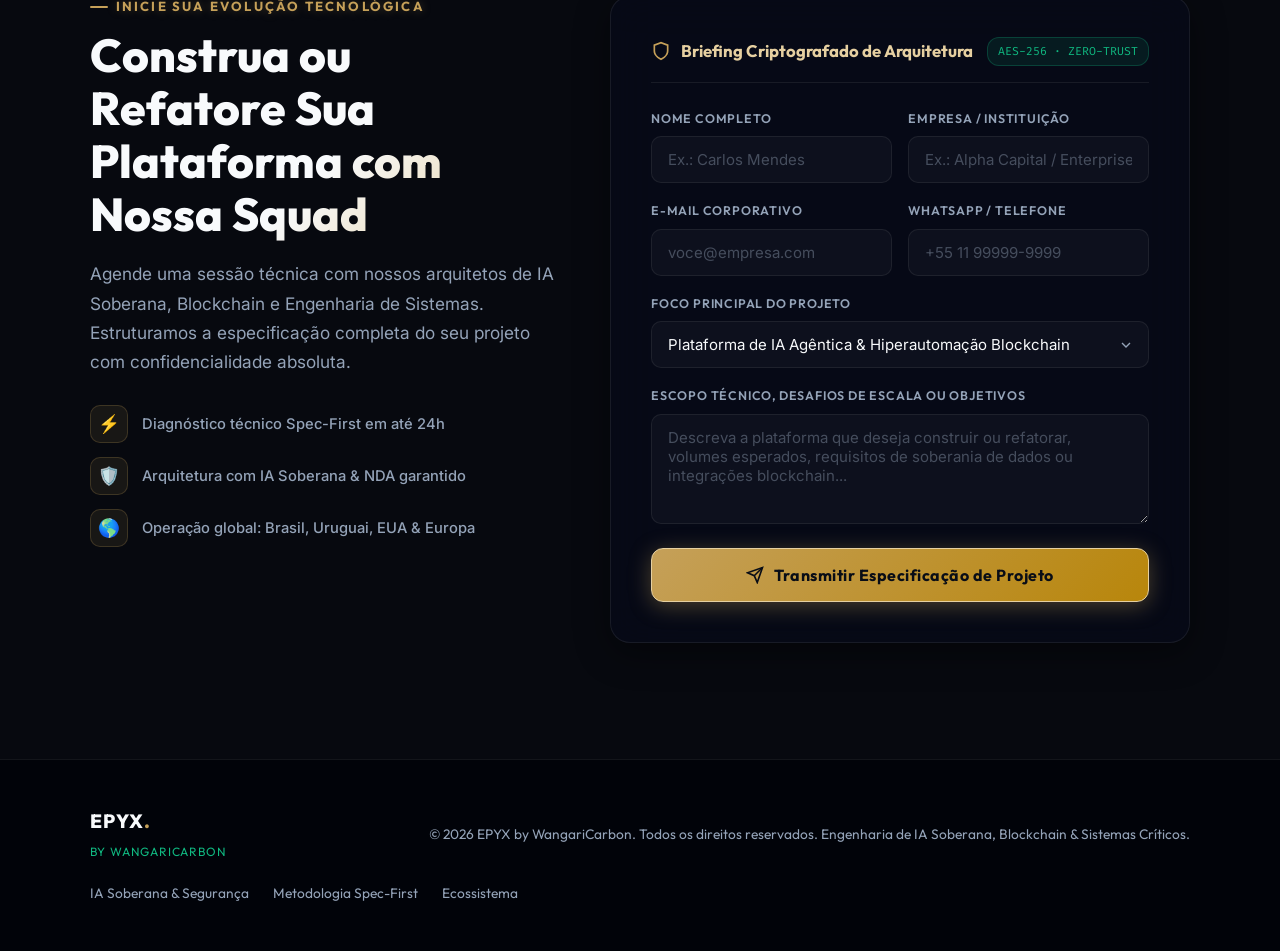
==== commit f8b22569: "feat: remove crypto trading, training and agro references; streamline 6 pillars, 5 cases and full tr" ====
--- a/index.html
+++ b/index.html
@@ -3,11 +3,11 @@
 <head>
   <meta charset="UTF-8">
   <meta name="viewport" content="width=device-width, initial-scale=1.0">
-  <title>EPYX by WangariCarbon — IA Agêntica, Blockchain, Trading Cripto &amp; IA Soberana</title>
+  <title>EPYX by WangariCarbon — IA Agêntica, Blockchain, Fintech SaaS, MDM &amp; IA Soberana</title>
 
   <!-- Primary Meta Tags -->
-  <meta name="title" content="EPYX by WangariCarbon — IA Agêntica, Blockchain, Trading Cripto & IA Soberana">
-  <meta name="description" content="Plataformas de IA Agêntica com hiperautomação de última geração em blockchain, plataformas de treinamento e trading em criptoativos, refatoração corporativa para stacks modernas e segurança com IA Soberana.">
+  <meta name="title" content="EPYX by WangariCarbon — IA Agêntica, Blockchain, Fintech SaaS, MDM & IA Soberana">
+  <meta name="description" content="Plataformas de IA Agêntica com hiperautomação de última geração em blockchain, integração MDM e Data Lake Medallion, DataGenesis, Orchestrator Fintech SaaS, refatoração corporativa para stacks modernas e segurança com IA Soberana.">
   <meta name="google" content="notranslate">
 
   <!-- Stylesheet -->
@@ -53,8 +53,7 @@
         <li><a href="#simulator" class="nav-link" data-i18n="nav.simulator">Simulador IA</a></li>
         <li><a href="#services" class="nav-link" data-i18n="nav.services">Especialidades</a></li>
         <li><a href="#cases" class="nav-link" data-i18n="nav.cases">Ecossistema</a></li>
-        <li><a href="#contact" class="nav-link" data-i18n="nav.contact">Contato</a></li>
-        <li><a href="simulador-btc.html" class="nav-link nav-pill-cta" data-i18n="nav.btclab">₿ Crypto Lab</a></li>
+        <li><a href="#contact" class="nav-link nav-pill-cta" data-i18n="nav.contact">Contato</a></li>
       </ul>
     </nav>
 
@@ -90,17 +89,16 @@
             </div>
           </div>
 
-          <h1 class="hero-title" data-i18n="hero.title">IA Agêntica com Hiperautomação em Blockchain, Trading Cripto e IA Soberana</h1>
-          <p class="hero-desc" data-i18n="hero.desc">Evoluímos a engenharia de software de missão crítica. Desenvolvemos plataformas de IA Agêntica com liquidação on-chain, ecossistemas de treinamento e trading algorítmico em criptoativos, e refatoramos plataformas corporativas para stacks de última geração com escalabilidade elástica e segurança de IA Soberana.</p>
+          <h1 class="hero-title" data-i18n="hero.title">IA Agêntica com Hiperautomação em Blockchain, Refatoração Next-Gen e IA Soberana</h1>
+          <p class="hero-desc" data-i18n="hero.desc">Evoluímos a engenharia de software de missão crítica. Desenvolvemos plataformas de IA Agêntica com liquidação on-chain, integração de Lista Mestre (ERP+PDV+S2P) em Data Lake Medallion, inteligência cadastral auditável (DataGenesis), backends SaaS para construção de Fintechs (Orchestrator) e refatoramos plataformas corporativas com escalabilidade elástica e segurança de IA Soberana.</p>
 
           <div class="hero-focus-pills">
             <div class="focus-pill"><span>◆</span> <strong data-i18n="hero.pill1">Enxames de IA Agêntica &amp; Smart Contracts</strong></div>
-            <div class="focus-pill"><span>◆</span> <strong data-i18n="hero.pill2">Trading Algorítmico &amp; Simuladores Cripto</strong></div>
-            <div class="focus-pill"><span>◆</span> <strong data-i18n="hero.pill3">Refatoração Corporativa Spec-First</strong></div>
-            <div class="focus-pill"><span>◆</span> <strong data-i18n="hero.pill4">IA Soberana Zero-Trust &amp; On-Premise</strong></div>
-            <div class="focus-pill"><span>◆</span> <strong data-i18n="hero.pill5">MDM Lista Mestre (ERP+PDV+S2P) &amp; Data Lake Medallion</strong></div>
-            <div class="focus-pill"><span>◆</span> <strong data-i18n="hero.pill6">DataGenesis · Inteligência Cadastral &amp; AI Gateway (INPI)</strong></div>
-            <div class="focus-pill"><span>◆</span> <strong data-i18n="hero.pill7">Orchestrator · Backend SaaS para Construção de Fintechs (INPI)</strong></div>
+            <div class="focus-pill"><span>◆</span> <strong data-i18n="hero.pill2">Refatoração Corporativa Spec-First</strong></div>
+            <div class="focus-pill"><span>◆</span> <strong data-i18n="hero.pill3">IA Soberana Zero-Trust &amp; On-Premise</strong></div>
+            <div class="focus-pill"><span>◆</span> <strong data-i18n="hero.pill4">MDM Lista Mestre (ERP+PDV+S2P) &amp; Data Lake Medallion</strong></div>
+            <div class="focus-pill"><span>◆</span> <strong data-i18n="hero.pill5">DataGenesis · Inteligência Cadastral &amp; AI Gateway (INPI)</strong></div>
+            <div class="focus-pill"><span>◆</span> <strong data-i18n="hero.pill6">Orchestrator · Backend SaaS para Construção de Fintechs (INPI)</strong></div>
           </div>
 
           <div class="btn-container">
@@ -133,7 +131,7 @@
             </div>
             <div class="telemetry-metric-box">
               <div class="metric-val blue" id="live-latency-val" data-i18n="telemetry.m2.val">&lt; 12ms</div>
-              <div class="metric-lbl" data-i18n="telemetry.m2.lbl">Latência de Execução Quant &amp; Oráculos</div>
+              <div class="metric-lbl" data-i18n="telemetry.m2.lbl">Latência de Orquestração Agêntica &amp; Oráculos</div>
             </div>
             <div class="telemetry-metric-box">
               <div class="metric-val emerald" data-i18n="telemetry.m3.val">100%</div>
@@ -151,8 +149,8 @@
               <span class="stream-val">ERC-4337 · ACTIVE</span>
             </div>
             <div class="stream-row">
-              <span class="stream-tag" data-i18n="telemetry.stream2">Motor Quant CEX/DEX &amp; RWA Vault</span>
-              <span class="stream-val">SHARPE 3.14 · SYNC</span>
+              <span class="stream-tag" data-i18n="telemetry.stream2">Orchestrator BPMN/Ledger &amp; RWA Vault</span>
+              <span class="stream-val">HMAC-SHA256 · SYNC</span>
             </div>
             <div class="stream-row">
               <span class="stream-tag" data-i18n="telemetry.stream3">Cluster LLM Soberano [AES-256 / TEE]</span>
@@ -163,11 +161,11 @@
       </div>
     </section>
 
-    <!-- 4 Strategic Pillars Section -->
+    <!-- 6 Strategic Pillars Section -->
     <section id="pillars" class="fade-in-section">
       <div class="section-header">
         <span class="section-tag" data-i18n="pillars.subtitle">Foco Estratégico de Nova Geração</span>
-        <h2 class="section-title" data-i18n="pillars.title">Os 7 Pilares de Engenharia EPYX by WangariCarbon</h2>
+        <h2 class="section-title" data-i18n="pillars.title">Os 6 Pilares de Engenharia EPYX by WangariCarbon</h2>
         <p class="section-desc" data-i18n="pillars.desc">Unimos inteligência artificial autônoma, infraestrutura descentralizada de alta performance e engenharia corporativa rigorosa para criar plataformas que operam na fronteira tecnológica.</p>
       </div>
 
@@ -194,29 +192,8 @@
           </ul>
         </article>
 
-        <!-- Pillar 2 -->
+        <!-- Pillar 2 (Refactoring) -->
         <article class="glass-card pillar-card pillar-2">
-          <div class="pillar-top">
-            <div class="pillar-icon-wrap">
-              <svg viewBox="0 0 24 24" fill="none" stroke="currentColor" stroke-width="2" stroke-linecap="round" stroke-linejoin="round">
-                <polyline points="22 7 13.5 15.5 8.5 10.5 2 17"/>
-                <polyline points="16 7 22 7 22 13"/>
-              </svg>
-            </div>
-            <span class="pillar-badge" data-i18n="pillars.p2.badge">PILAR 02 · QUANT &amp; ACADEMY</span>
-          </div>
-          <h3 data-i18n="pillars.p2.title">Plataformas de Treinamento e de Trading em Criptoativos</h3>
-          <p data-i18n="pillars.p2.desc">Construímos terminais de execução algorítmica de baixa latência, arbitragem CEX/DEX, cofres DeFi colateralizados e gestão preditiva de risco. Integramos academias interativas e simuladores institucionais com copilotos de IA que treinam traders e mesas proprietárias em tempo real.</p>
-          <ul class="pillar-specs">
-            <li>HFT &amp; Smart Order Routing</li>
-            <li>AI Trading Coach &amp; Replay</li>
-            <li>BTC / RWA Collateral Vaults</li>
-            <li>Real-Time VaR Guardrails</li>
-          </ul>
-        </article>
-
-        <!-- Pillar 3 -->
-        <article class="glass-card pillar-card pillar-3">
           <div class="pillar-top">
             <div class="pillar-icon-wrap">
               <svg viewBox="0 0 24 24" fill="none" stroke="currentColor" stroke-width="2" stroke-linecap="round" stroke-linejoin="round">
@@ -225,10 +202,10 @@
                 <line x1="14" y1="4" x2="10" y2="20"/>
               </svg>
             </div>
-            <span class="pillar-badge" data-i18n="pillars.p3.badge">PILAR 03 · NEXT-GEN REFACTORING</span>
-          </div>
-          <h3 data-i18n="pillars.p3.title">Refatoração de Plataformas Corporativas para Stacks de Última Geração</h3>
-          <p data-i18n="pillars.p3.desc">Transformamos monólitos legados críticos em arquiteturas distribuídas modernas (Rust, Go, TypeScript, Event-Driven Kafka, Kubernetes) utilizando engenharia reversa agêntica Spec-First. Migração progressiva sem downtime, paridade funcional garantida e redução drástica de custo de nuvem.</p>
+            <span class="pillar-badge" data-i18n="pillars.p2.badge">PILAR 02 · NEXT-GEN REFACTORING</span>
+          </div>
+          <h3 data-i18n="pillars.p2.title">Refatoração de Plataformas Corporativas para Stacks de Última Geração</h3>
+          <p data-i18n="pillars.p2.desc">Transformamos monólitos legados críticos em arquiteturas distribuídas modernas (Rust, Go, TypeScript, Event-Driven Kafka, Kubernetes) utilizando engenharia reversa agêntica Spec-First. Migração progressiva sem downtime, paridade funcional garantida e redução drástica de custo de nuvem.</p>
           <ul class="pillar-specs">
             <li>Spec-First AST Migration</li>
             <li>Rust / Go / TypeScript</li>
@@ -237,8 +214,8 @@
           </ul>
         </article>
 
-        <!-- Pillar 4 -->
-        <article class="glass-card pillar-card pillar-4">
+        <!-- Pillar 3 (Sovereign AI) -->
+        <article class="glass-card pillar-card pillar-3">
           <div class="pillar-top">
             <div class="pillar-icon-wrap">
               <svg viewBox="0 0 24 24" fill="none" stroke="currentColor" stroke-width="2" stroke-linecap="round" stroke-linejoin="round">
@@ -247,10 +224,10 @@
                 <circle cx="12" cy="16" r="1"/>
               </svg>
             </div>
-            <span class="pillar-badge" data-i18n="pillars.p4.badge">PILAR 04 · SOVEREIGN AI</span>
-          </div>
-          <h3 data-i18n="pillars.p4.title">Escalabilidade Elástica e Segurança com IA Soberana</h3>
-          <p data-i18n="pillars.p4.desc">Implantações de modelos fundacionais e agentes proprietários dentro do perímetro de segurança da sua organização (On-Premise, Bare-Metal GPUs ou VPC Isolada). Zero vazamento de propriedade intelectual, enclaves seguros (TEE), criptografia ponta a ponta e conformidade total com LGPD, GDPR e BACEN.</p>
+            <span class="pillar-badge" data-i18n="pillars.p3.badge">PILAR 03 · SOVEREIGN AI</span>
+          </div>
+          <h3 data-i18n="pillars.p3.title">Escalabilidade Elástica e Segurança com IA Soberana</h3>
+          <p data-i18n="pillars.p3.desc">Implantações de modelos fundacionais e agentes proprietários dentro do perímetro de segurança da sua organização (On-Premise, Bare-Metal GPUs ou VPC Isolada). Zero vazamento de propriedade intelectual, enclaves seguros (TEE), criptografia ponta a ponta e conformidade total com LGPD, GDPR e BACEN.</p>
           <ul class="pillar-specs">
             <li>Confidential Compute (TEE)</li>
             <li>Private vLLM &amp; RAG</li>
@@ -259,8 +236,8 @@
           </ul>
         </article>
 
-        <!-- Pillar 5: MDM ERP+PDV+S2P & Medallion Data Lake (POS1 Ref) -->
-        <article class="glass-card pillar-card pillar-5">
+        <!-- Pillar 4: MDM ERP+PDV+S2P & Medallion Data Lake (POS1 Ref) -->
+        <article class="glass-card pillar-card pillar-4">
           <div class="pillar-top">
             <div class="pillar-icon-wrap">
               <svg viewBox="0 0 24 24" fill="none" stroke="currentColor" stroke-width="2" stroke-linecap="round" stroke-linejoin="round">
@@ -269,23 +246,23 @@
                 <path d="M3 5v14c0 1.66 4 3 9 3s9-1.34 9-3V5"/>
               </svg>
             </div>
-            <span class="pillar-badge" data-i18n="pillars.p5.badge">PILAR 05 · MDM &amp; MEDALLION LAKEHOUSE</span>
-          </div>
-          <h3 data-i18n="pillars.p5.title">Sistemas de Integração de Lista Mestre (ERP + PDV + S2P) com Data Lake em Arquitetura Medallion</h3>
-          <p data-i18n="pillars.p5.desc">Unificamos o Cadastro Mestre (MDM de fornecedores, itens, unidades de conversão e regras fiscais) sincronizando plataformas de Source-to-Pay (como Nimbi), ERPs de backoffice (como Teknisa), frentes de caixa PDV (como EPOC) e motores de compliance/KYP (Crivo e DataGenesis) sobre um Data Lakehouse em Arquitetura Medallion governado por agentes de IA.</p>
+            <span class="pillar-badge" data-i18n="pillars.p4.badge">PILAR 04 · MDM &amp; MEDALLION LAKEHOUSE</span>
+          </div>
+          <h3 data-i18n="pillars.p4.title">Sistemas de Integração de Lista Mestre (ERP + PDV + S2P) com Data Lake em Arquitetura Medallion</h3>
+          <p data-i18n="pillars.p4.desc">Unificamos o Cadastro Mestre (MDM de fornecedores, itens, unidades de conversão e regras fiscais) sincronizando plataformas de Source-to-Pay (como Nimbi), ERPs de backoffice (como Teknisa), frentes de caixa PDV (como EPOC) e motores de compliance/KYP (Crivo e DataGenesis) sobre um Data Lakehouse em Arquitetura Medallion governado por agentes de IA.</p>
 
           <div class="medallion-tiers">
             <div class="medallion-tier bronze">
-              <span class="medallion-tier-title" data-i18n="pillars.p5.bronze.title">● Camada Bronze (Raw Ingestion)</span>
-              <span class="medallion-tier-desc" data-i18n="pillars.p5.bronze.desc">Ingestão contínua de eventos brutos de PDVs (EPOC), cotações/pedidos S2P (Nimbi), notas de entrada XML/NF-e, tabelas ERP (Teknisa) e bureaus de KYP (Crivo/DataGenesis).</span>
+              <span class="medallion-tier-title" data-i18n="pillars.p4.bronze.title">● Camada Bronze (Raw Ingestion)</span>
+              <span class="medallion-tier-desc" data-i18n="pillars.p4.bronze.desc">Ingestão contínua de eventos brutos de PDVs (EPOC), cotações/pedidos S2P (Nimbi), notas de entrada XML/NF-e, tabelas ERP (Teknisa) e bureaus de KYP (Crivo/DataGenesis).</span>
             </div>
             <div class="medallion-tier silver">
-              <span class="medallion-tier-title" data-i18n="pillars.p5.silver.title">● Camada Silver (MDM &amp; Agente Fiscal)</span>
-              <span class="medallion-tier-desc" data-i18n="pillars.p5.silver.desc">Saneamento agêntico da Lista Mestre, deduplicação de fornecedores e SKUs, fatores de conversão de unidades (CX/FD/KG/UN) e validação automática de NCM, CFOP e alíquotas.</span>
+              <span class="medallion-tier-title" data-i18n="pillars.p4.silver.title">● Camada Silver (MDM &amp; Agente Fiscal)</span>
+              <span class="medallion-tier-desc" data-i18n="pillars.p4.silver.desc">Saneamento agêntico da Lista Mestre, deduplicação de fornecedores e SKUs, fatores de conversão de unidades (CX/FD/KG/UN) e validação automática de NCM, CFOP e alíquotas.</span>
             </div>
             <div class="medallion-tier gold">
-              <span class="medallion-tier-title" data-i18n="pillars.p5.gold.title">● Camada Gold (CMV Explicado &amp; KYP)</span>
-              <span class="medallion-tier-desc" data-i18n="pillars.p5.gold.desc">Visão executiva auditável de CMV Explicado ponta a ponta, monitoramento contínuo de risco de parceiros (KYP), fila inteligente de exceções com SLA e trilha de auditoria.</span>
+              <span class="medallion-tier-title" data-i18n="pillars.p4.gold.title">● Camada Gold (CMV Explicado &amp; KYP)</span>
+              <span class="medallion-tier-desc" data-i18n="pillars.p4.gold.desc">Visão executiva auditável de CMV Explicado ponta a ponta, monitoramento contínuo de risco de parceiros (KYP), fila inteligente de exceções com SLA e trilha de auditoria.</span>
             </div>
           </div>
 
@@ -298,8 +275,8 @@
           </ul>
         </article>
 
-        <!-- Pillar 6: DataGenesis — Inteligência Cadastral, Data Hub (26 APIs) & AI Gateway -->
-        <article class="glass-card pillar-card pillar-6">
+        <!-- Pillar 5: DataGenesis — Inteligência Cadastral, Data Hub (26 APIs) & AI Gateway -->
+        <article class="glass-card pillar-card pillar-5">
           <div class="pillar-top">
             <div class="pillar-icon-wrap">
               <svg viewBox="0 0 24 24" fill="none" stroke="currentColor" stroke-width="2" stroke-linecap="round" stroke-linejoin="round">
@@ -308,23 +285,23 @@
                 <path d="M2 12l10 5 10-5"/>
               </svg>
             </div>
-            <span class="pillar-badge" data-i18n="pillars.p6.badge">PILAR 06 · DATAGENESIS &amp; AI GATEWAY (REGISTRO INPI)</span>
-          </div>
-          <h3 data-i18n="pillars.p6.title">DataGenesis — Plataforma de Inteligência Cadastral, Qualidade Auditável &amp; Data Hub Intelligence</h3>
-          <p data-i18n="pillars.p6.desc">Componente proprietário da EPYX by WangariCarbon para consulta cadastral auditável (CPF e CNPJ) com índice determinístico de qualidade dos dados (qualidade-1.0), integrado às 26 APIs do Data Hub Intelligence e ao AI Gateway (risk-features-1.0) para alimentar motores de risco, crédito e KYP contínuo sob governança estrita LGPD.</p>
+            <span class="pillar-badge" data-i18n="pillars.p5.badge">PILAR 05 · DATAGENESIS &amp; AI GATEWAY (REGISTRO INPI)</span>
+          </div>
+          <h3 data-i18n="pillars.p5.title">DataGenesis — Plataforma de Inteligência Cadastral, Qualidade Auditável &amp; Data Hub Intelligence</h3>
+          <p data-i18n="pillars.p5.desc">Componente proprietário da EPYX by WangariCarbon para consulta cadastral auditável (CPF e CNPJ) com índice determinístico de qualidade dos dados (qualidade-1.0), integrado às 26 APIs do Data Hub Intelligence e ao AI Gateway (risk-features-1.0) para alimentar motores de risco, crédito e KYP contínuo sob governança estrita LGPD.</p>
 
           <div class="medallion-tiers">
             <div class="medallion-tier bronze">
-              <span class="medallion-tier-title" data-i18n="pillars.p6.t1.title">● Motor qualidade-1.0 &amp; Orquestrador</span>
-              <span class="medallion-tier-desc" data-i18n="pillars.p6.t1.desc">Cálculo puro e reproduzível por grupo: Associação ao documento (40 pts) + Completude/formato (40 pts) + Atualidade (20 pts), teto 60 s/ validação, single-flight, HMAC-SHA256 e zero PII em logs.</span>
+              <span class="medallion-tier-title" data-i18n="pillars.p5.t1.title">● Motor qualidade-1.0 &amp; Orquestrador</span>
+              <span class="medallion-tier-desc" data-i18n="pillars.p5.t1.desc">Cálculo puro e reproduzível por grupo: Associação ao documento (40 pts) + Completude/formato (40 pts) + Atualidade (20 pts), teto 60 s/ validação, single-flight, HMAC-SHA256 e zero PII em logs.</span>
             </div>
             <div class="medallion-tier silver">
-              <span class="medallion-tier-title" data-i18n="pillars.p6.t2.title">● Data Hub Intelligence (26 APIs)</span>
-              <span class="medallion-tier-desc" data-i18n="pillars.p6.t2.desc">Catálogo governado de 11 APIs de Núcleo Estrutural Comportamental + 15 de Inteligência Corporativa Móvel (SIM Swap, tempo de posse verificado e compliance societário) com controle de finalidade e quota.</span>
+              <span class="medallion-tier-title" data-i18n="pillars.p5.t2.title">● Data Hub Intelligence (26 APIs)</span>
+              <span class="medallion-tier-desc" data-i18n="pillars.p5.t2.desc">Catálogo governado de 11 APIs de Núcleo Estrutural Comportamental + 15 de Inteligência Corporativa Móvel (SIM Swap, tempo de posse verificado e compliance societário) com controle de finalidade e quota.</span>
             </div>
             <div class="medallion-tier gold">
-              <span class="medallion-tier-title" data-i18n="pillars.p6.t3.title">● AI Gateway (risk-features-1.0)</span>
-              <span class="medallion-tier-desc" data-i18n="pillars.p6.t3.desc">Tradução determinística para 24 features em 7 blocos (identidade, qualidade, contatos, endereço, rede móvel, compliance e confiança) com linhagem por feature, Keycloak OIDC (RS256) e opt-out imediato RF-15.</span>
+              <span class="medallion-tier-title" data-i18n="pillars.p5.t3.title">● AI Gateway (risk-features-1.0)</span>
+              <span class="medallion-tier-desc" data-i18n="pillars.p5.t3.desc">Tradução determinística para 24 features em 7 blocos (identidade, qualidade, contatos, endereço, rede móvel, compliance e confiança) com linhagem por feature, Keycloak OIDC (RS256) e opt-out imediato RF-15.</span>
             </div>
           </div>
 
@@ -337,8 +314,8 @@
           </ul>
         </article>
 
-        <!-- Pillar 7: Orchestrator — Backend SaaS para Construção de Fintechs -->
-        <article class="glass-card pillar-card pillar-7">
+        <!-- Pillar 6: Orchestrator — Backend SaaS para Construção de Fintechs -->
+        <article class="glass-card pillar-card pillar-6">
           <div class="pillar-top">
             <div class="pillar-icon-wrap">
               <svg viewBox="0 0 24 24" fill="none" stroke="currentColor" stroke-width="2" stroke-linecap="round" stroke-linejoin="round">
@@ -346,23 +323,23 @@
                 <path d="M19.4 15a1.65 1.65 0 0 0 .33 1.82l.06.06a2 2 0 0 1 0 2.83 2 2 0 0 1-2.83 0l-.06-.06a1.65 1.65 0 0 0-1.82-.33 1.65 1.65 0 0 0-1 1.51V21a2 2 0 0 1-2 2 2 2 0 0 1-2-2v-.09A1.65 1.65 0 0 0 9 19.4a1.65 1.65 0 0 0-1.82.33l-.06.06a2 2 0 0 1-2.83 0 2 2 0 0 1 0-2.83l.06-.06a1.65 1.65 0 0 0 .33-1.82 1.65 1.65 0 0 0-1.51-1H3a2 2 0 0 1-2-2 2 2 0 0 1 2-2h.09A1.65 1.65 0 0 0 4.6 9a1.65 1.65 0 0 0-.33-1.82l-.06-.06a2 2 0 0 1 0-2.83 2 2 0 0 1 2.83 0l.06.06a1.65 1.65 0 0 0 1.82.33H9a1.65 1.65 0 0 0 1-1.51V3a2 2 0 0 1 2-2 2 2 0 0 1 2 2v.09a1.65 1.65 0 0 0 1 1.51 1.65 1.65 0 0 0 1.82-.33l.06-.06a2 2 0 0 1 2.83 0 2 2 0 0 1 0 2.83l-.06.06a1.65 1.65 0 0 0-.33 1.82V9a1.65 1.65 0 0 0 1.51 1H21a2 2 0 0 1 2 2 2 2 0 0 1-2 2h-.09a1.65 1.65 0 0 0-1.51 1z"/>
               </svg>
             </div>
-            <span class="pillar-badge" data-i18n="pillars.p7.badge">PILAR 07 · ORCHESTRATOR FINTECH SAAS (REGISTRO INPI)</span>
-          </div>
-          <h3 data-i18n="pillars.p7.title">Orchestrator — Backend SaaS Headless para Construção de Fintechs, Crédito, Risco e Prova</h3>
-          <p data-i18n="pillars.p7.desc">Infraestrutura SaaS proprietária (código 100% próprio, sem Camunda/CIB seven, registrada no INPI) para lançar e escalar operações de Fintech, FIDCs e plataformas de crédito embarcado. Combina motor BPMN/DMN próprio, ledger encadeado e assinado estilo blockchain privada, motor de crédito Champion/Challenger com modo sombra, servidor MCP e integração nativa com ERPs e BaaS regulado.</p>
+            <span class="pillar-badge" data-i18n="pillars.p6.badge">PILAR 06 · ORCHESTRATOR FINTECH SAAS (REGISTRO INPI)</span>
+          </div>
+          <h3 data-i18n="pillars.p6.title">Orchestrator — Backend SaaS Headless para Construção de Fintechs, Crédito, Risco e Prova</h3>
+          <p data-i18n="pillars.p6.desc">Infraestrutura SaaS proprietária (código 100% próprio, sem Camunda/CIB seven, registrada no INPI) para lançar e escalar operações de Fintech, FIDCs e plataformas de crédito embarcado. Combina motor BPMN/DMN próprio, ledger encadeado e assinado estilo blockchain privada, motor de crédito Champion/Challenger com modo sombra, servidor MCP e integração nativa com ERPs e BaaS regulado.</p>
 
           <div class="medallion-tiers">
             <div class="medallion-tier bronze">
-              <span class="medallion-tier-title" data-i18n="pillars.p7.t1.title">● Motor BPMN/DMN Próprio &amp; Ledger Encadeado</span>
-              <span class="medallion-tier-desc" data-i18n="pillars.p7.t1.desc">Fluxos prontos (onboarding_kyb, compliance_kyc, enriquecimento, decisao_credito), blocos assinados HMAC-SHA256 com âncora de lastro (B10) e cofre de dossiê cifrado com crypto-shredding LGPD (art. 16 e 20).</span>
+              <span class="medallion-tier-title" data-i18n="pillars.p6.t1.title">● Motor BPMN/DMN Próprio &amp; Ledger Encadeado</span>
+              <span class="medallion-tier-desc" data-i18n="pillars.p6.t1.desc">Fluxos prontos (onboarding_kyb, compliance_kyc, enriquecimento, decisao_credito), blocos assinados HMAC-SHA256 com âncora de lastro (B10) e cofre de dossiê cifrado com crypto-shredding LGPD (art. 16 e 20).</span>
             </div>
             <div class="medallion-tier silver">
-              <span class="medallion-tier-title" data-i18n="pillars.p7.t2.title">● Motor de Risco B12, Degrau &amp; Modo Sombra</span>
-              <span class="medallion-tier-desc" data-i18n="pillars.p7.t2.desc">Regras DMN primeiro e score versionado depois; chave de degrau (sombra → teste → produção parcial → produção) com par de decisão (id_par IORQ × motor), alçada humana e teto de custo por instância.</span>
+              <span class="medallion-tier-title" data-i18n="pillars.p6.t2.title">● Motor de Risco B12, Degrau &amp; Modo Sombra</span>
+              <span class="medallion-tier-desc" data-i18n="pillars.p6.t2.desc">Regras DMN primeiro e score versionado depois; chave de degrau (sombra → teste → produção parcial → produção) com par de decisão (id_par IORQ × motor), alçada humana e teto de custo por instância.</span>
             </div>
             <div class="medallion-tier gold">
-              <span class="medallion-tier-title" data-i18n="pillars.p7.t3.title">● Fronteira MCP (21 Tools), ERPs &amp; BaaS Headless</span>
-              <span class="medallion-tier-desc" data-i18n="pillars.p7.t3.desc">Servidor JSON-RPC 2.0 (/mcp) plugado ao DataGenesis (26 APIs) e ERA CRM/OMNI, adaptadores canônicos ERP (Net OS, MK, Voalle, Hubsoft) para leitura de carteira/MRR e instrução de liquidação BaaS sem custódia.</span>
+              <span class="medallion-tier-title" data-i18n="pillars.p6.t3.title">● Fronteira MCP (21 Tools), ERPs &amp; BaaS Headless</span>
+              <span class="medallion-tier-desc" data-i18n="pillars.p6.t3.desc">Servidor JSON-RPC 2.0 (/mcp) plugado ao DataGenesis (26 APIs) e ERA CRM/OMNI, adaptadores canônicos ERP (Net OS, MK, Voalle, Hubsoft) para leitura de carteira/MRR e instrução de liquidação BaaS sem custódia.</span>
             </div>
           </div>
 
@@ -436,11 +413,9 @@
             <button class="project-btn" data-project="pos1" data-i18n="simulator.project.pos1">MDM ERP+PDV+S2P &amp; Medallion (POS1)</button>
             <button class="project-btn" data-project="datagenesis" data-i18n="simulator.project.datagenesis">DataGenesis · AI Gateway &amp; Risk Features</button>
             <button class="project-btn" data-project="orchestrator" data-i18n="simulator.project.orchestrator">Orchestrator · Backend SaaS Fintech &amp; Ledger</button>
-            <button class="project-btn" data-project="trading" data-i18n="simulator.project.trading">Motor de Trading &amp; Treinamento Cripto</button>
             <button class="project-btn" data-project="refactor" data-i18n="simulator.project.refactor">Refatoração Corporativa Next-Gen</button>
             <button class="project-btn" data-project="sovereign" data-i18n="simulator.project.sovereign">Cluster de IA Soberana Zero-Trust</button>
             <button class="project-btn" data-project="carbon" data-i18n="simulator.project.carbon">Wangari Carbon &amp; Tokenização RWA</button>
-            <button class="project-btn" data-project="agro" data-i18n="simulator.project.agro">Agro Embedded Finance &amp; Derivativos</button>
           </div>
         </div>
 
@@ -508,12 +483,11 @@
             <label for="est-domain" class="control-label-row" data-i18n="estimator.domain.label">Domínio Principal do Projeto</label>
             <select id="est-domain" class="epyx-select">
               <option value="agentic" data-i18n="estimator.domain.opt1">Plataforma de IA Agêntica &amp; Hiperautomação Blockchain</option>
-              <option value="pos1" data-i18n="estimator.domain.opt5">Integração Lista Mestre (ERP+PDV+S2P) &amp; Data Lake Medallion</option>
-              <option value="datagenesis" data-i18n="estimator.domain.opt6">DataGenesis — Inteligência Cadastral, Data Hub (26 APIs) &amp; AI Gateway</option>
-              <option value="orchestrator" data-i18n="estimator.domain.opt7">Orchestrator — Backend SaaS para Construção de Fintechs (BPMN, Risco &amp; Ledger)</option>
-              <option value="trading" data-i18n="estimator.domain.opt2">Plataforma de Trading Algorítmico &amp; Treinamento Cripto</option>
-              <option value="refactor" data-i18n="estimator.domain.opt3">Refatoração de Sistema Corporativo para Stack de Última Geração</option>
-              <option value="sovereign" data-i18n="estimator.domain.opt4">Infraestrutura de IA Soberana &amp; Segurança Zero-Trust</option>
+              <option value="pos1" data-i18n="estimator.domain.opt2">Integração Lista Mestre (ERP+PDV+S2P) &amp; Data Lake Medallion</option>
+              <option value="datagenesis" data-i18n="estimator.domain.opt3">DataGenesis — Inteligência Cadastral, Data Hub (26 APIs) &amp; AI Gateway</option>
+              <option value="orchestrator" data-i18n="estimator.domain.opt4">Orchestrator — Backend SaaS para Construção de Fintechs (BPMN, Risco &amp; Ledger)</option>
+              <option value="refactor" data-i18n="estimator.domain.opt5">Refatoração de Sistema Corporativo para Stack de Última Geração</option>
+              <option value="sovereign" data-i18n="estimator.domain.opt6">Infraestrutura de IA Soberana &amp; Segurança Zero-Trust</option>
             </select>
           </div>
 
@@ -578,7 +552,7 @@
       <div class="section-header">
         <span class="section-tag" data-i18n="services.subtitle">Engenharia de Alta Complexidade</span>
         <h2 class="section-title" data-i18n="services.title">Especialidades Tecnológicas</h2>
-        <p class="section-desc" data-i18n="services.desc">Soluções completas desenhadas para instituições financeiras, gestoras de criptoativos, corporações em transformação digital e ecossistemas Web3.</p>
+        <p class="section-desc" data-i18n="services.desc">Soluções completas desenhadas para instituições financeiras, Fintechs, corporações em transformação digital e ecossistemas Web3.</p>
       </div>
 
       <div class="services-grid">
@@ -591,18 +565,19 @@
             </svg>
           </div>
           <h3 data-i18n="services.card1.title">Hiperautomação On-Chain com IA Agêntica</h3>
-          <p data-i18n="services.card1.desc">Agentes autônomos conectados a redes EVM, Solana e L2 para execução de tesouraria programável, liquidação atômica, arbitragem e governança automatizada.</p>
+          <p data-i18n="services.card1.desc">Agentes autônomos conectados a redes EVM, Solana e L2 para execução de tesouraria programável, liquidação atômica e governança automatizada.</p>
         </div>
 
         <div class="glass-card service-card">
           <div class="service-icon-container">
             <svg viewBox="0 0 24 24" fill="none" stroke="currentColor" stroke-width="2">
-              <polyline points="22 7 13.5 15.5 8.5 10.5 2 17"/>
-              <polyline points="16 7 22 7 22 13"/>
-            </svg>
-          </div>
-          <h3 data-i18n="services.card2.title">Motores de Trading &amp; Execução Cripto</h3>
-          <p data-i18n="services.card2.desc">Desenvolvimento de plataformas de trading institucional, roteamento inteligente de ordens (SOR), market making automatizado e análise preditiva de sentimento e fluxo on-chain.</p>
+              <ellipse cx="12" cy="5" rx="9" ry="3"/>
+              <path d="M21 12c0 1.66-4 3-9 3s-9-1.34-9-3"/>
+              <path d="M3 5v14c0 1.66 4 3 9 3s9-1.34 9-3V5"/>
+            </svg>
+          </div>
+          <h3 data-i18n="services.card2.title">MDM Lista Mestre (ERP+PDV+S2P) &amp; Data Lake Medallion</h3>
+          <p data-i18n="services.card2.desc">Unificação de cadastro mestre de fornecedores, itens e conversões integrando S2P (Nimbi), ERP (Teknisa), PDV (EPOC) e KYP contínuo em arquitetura Bronze, Silver e Gold com CMV Explicado.</p>
         </div>
 
         <div class="glass-card service-card">
@@ -612,8 +587,8 @@
               <path d="M22 3h-6a4 4 0 0 0-4 4v14a3 3 0 0 1 3-3h7z"/>
             </svg>
           </div>
-          <h3 data-i18n="services.card3.title">Plataformas de Treinamento &amp; Simuladores Cripto</h3>
-          <p data-i18n="services.card3.desc">Ambientes gamificados de educação financeira e simulação de mercado com replay histórico (paper trading), avaliação de risco e mentoria por agentes de IA em tempo real.</p>
+          <h3 data-i18n="services.card3.title">Inteligência Cadastral DataGenesis &amp; Fintech SaaS</h3>
+          <p data-i18n="services.card3.desc">Consulta auditável com índice determinístico qualidade-1.0, Data Hub (26 APIs), AI Gateway (risk-features-1.0) e motor BPMN/DMN com ledger encadeado para construção de Fintechs.</p>
         </div>
 
         <div class="glass-card service-card">
@@ -648,8 +623,8 @@
               <line x1="18" y1="12" x2="22" y2="12"/>
             </svg>
           </div>
-          <h3 data-i18n="services.card6.title">Tokenização de RWA &amp; Colateralização Cripto</h3>
-          <p data-i18n="services.card6.desc">Fracionamento de ativos reais, títulos verdes e crédito colateralizado em Bitcoin/Stablecoins com oráculos Chainlink e gestão automática de LTV.</p>
+          <h3 data-i18n="services.card6.title">Tokenização de Ativos Reais (RWA) &amp; Carbono</h3>
+          <p data-i18n="services.card6.desc">Fracionamento de ativos reais, títulos verdes, créditos de carbono e recebíveis estruturados em blockchain com oráculos verificáveis e auditoria on-chain.</p>
         </div>
 
         <div class="glass-card service-card">
@@ -724,52 +699,12 @@
           </a>
         </div>
 
-        <div class="glass-card case-card nexus">
-          <div class="case-header">
-            <span class="case-name">EPYX Quant &amp; BTC Lab</span>
-            <span class="case-tag" data-i18n="cases.c3.tag">Crypto Trading &amp; Academy</span>
-          </div>
-          <p data-i18n="cases.c3.desc">Ecossistema integrado de execução quantitativa em criptoativos e plataforma de treinamento imersivo com simulador de derivativos, colateral em BTC e copiloto de análise on-chain.</p>
-          <div class="case-metrics">
-            <span class="case-metric-pill">CEX/DEX Smart Routing</span>
-            <span class="case-metric-pill">AI Trader Coach</span>
-            <span class="case-metric-pill">BTC Collateral Vault</span>
-          </div>
-          <a href="simulador-btc.html" class="case-link">
-            <span data-i18n="cases.link.btclab">Abrir Simulador Cripto</span>
-            <svg viewBox="0 0 24 24" fill="none" stroke="currentColor" stroke-width="2">
-              <line x1="5" y1="12" x2="19" y2="12" />
-              <polyline points="12 5 19 12 12 19" />
-            </svg>
-          </a>
-        </div>
-
-        <div class="glass-card case-card agro">
-          <div class="case-header">
-            <span class="case-name">Ceres Trading &amp; Agro DeFi</span>
-            <span class="case-tag" data-i18n="cases.c4.tag">Agro Embedded Finance &amp; DeFi</span>
-          </div>
-          <p data-i18n="cases.c4.desc">Arquitetura financeira embarcada integrando motores de scoring satelital NDVI, carteiras multi-moeda, hedge de commodities e emissão de CPRs digitais em blockchain.</p>
-          <div class="case-metrics">
-            <span class="case-metric-pill">Scoring Satelital NDVI</span>
-            <span class="case-metric-pill">CPR Digital On-Chain</span>
-            <span class="case-metric-pill">Multi-Currency FX</span>
-          </div>
-          <a href="https://ceres-trading-mvp.vercel.app/" target="_blank" rel="noopener noreferrer" class="case-link">
-            <span data-i18n="cases.link.live">Ver Preview ao Vivo</span>
-            <svg viewBox="0 0 24 24" fill="none" stroke="currentColor" stroke-width="2">
-              <line x1="5" y1="12" x2="19" y2="12" />
-              <polyline points="12 5 19 12 12 19" />
-            </svg>
-          </a>
-        </div>
-
         <div class="glass-card case-card pos1">
           <div class="case-header">
             <span class="case-name">POS1 — Console Integrador MDM &amp; Medallion</span>
-            <span class="case-tag" data-i18n="cases.c5.tag">ERP + PDV + S2P · Data Lake Medallion</span>
-          </div>
-          <p data-i18n="cases.c5.desc">Plataforma integradora de Cadastro Mestre (Lista Mestre de fornecedores, itens e conversões), KYP contínuo, Agente Fiscal e CMV Explicado. Conecta nativamente Teknisa (ERP), Nimbi (S2P), EPOC (PDV), DataGenesis e Crivo estruturados em Data Lakehouse Medallion (Bronze, Silver e Gold).</p>
+            <span class="case-tag" data-i18n="cases.c3.tag">ERP + PDV + S2P · Data Lake Medallion</span>
+          </div>
+          <p data-i18n="cases.c3.desc">Plataforma integradora de Cadastro Mestre (Lista Mestre de fornecedores, itens e conversões), KYP contínuo, Agente Fiscal e CMV Explicado. Conecta nativamente Teknisa (ERP), Nimbi (S2P), EPOC (PDV), DataGenesis e Crivo estruturados em Data Lakehouse Medallion (Bronze, Silver e Gold).</p>
           <div class="case-metrics">
             <span class="case-metric-pill">Teknisa · Nimbi · EPOC · Crivo</span>
             <span class="case-metric-pill">Medallion (Bronze · Silver · Gold)</span>
@@ -788,9 +723,9 @@
         <div class="glass-card case-card datagenesis">
           <div class="case-header">
             <span class="case-name">DataGenesis — Data Hub &amp; AI Gateway</span>
-            <span class="case-tag" data-i18n="cases.c6.tag">Inteligência Cadastral · Registro INPI</span>
-          </div>
-          <p data-i18n="cases.c6.desc">Plataforma proprietária de Inteligência Cadastral Auditável (CPF/CNPJ) com motor determinístico qualidade-1.0, adaptador para 26 APIs do Data Hub Intelligence (estrutural + SIM Swap móvel) e AI Gateway (risk-features-1.0) com 24 features e linhagem completa para motores de risco, crédito e KYP.</p>
+            <span class="case-tag" data-i18n="cases.c4.tag">Inteligência Cadastral · Registro INPI</span>
+          </div>
+          <p data-i18n="cases.c4.desc">Plataforma proprietária de Inteligência Cadastral Auditável (CPF/CNPJ) com motor determinístico qualidade-1.0, adaptador para 26 APIs do Data Hub Intelligence (estrutural + SIM Swap móvel) e AI Gateway (risk-features-1.0) com 24 features e linhagem completa para motores de risco, crédito e KYP.</p>
           <div class="case-metrics">
             <span class="case-metric-pill">Motor qualidade-1.0 · 83 Testes</span>
             <span class="case-metric-pill">Data Hub (26 APIs + SIM Swap)</span>
@@ -809,9 +744,9 @@
         <div class="glass-card case-card orchestrator">
           <div class="case-header">
             <span class="case-name">Orchestrator — Backend SaaS para Construção de Fintechs</span>
-            <span class="case-tag" data-i18n="cases.c7.tag">Fintech SaaS Backend · BPMN, Risco &amp; Ledger (INPI)</span>
-          </div>
-          <p data-i18n="cases.c7.desc">Motor SaaS headless para construção acelerada de Fintechs, operações de crédito B2B/B2C, FIDCs e plataformas de Embedded Finance (WaveHub Capital). Reúne motor BPMN/DMN próprio sem dependências legadas, ledger encadeado assinado (prova de lastro B10), motor de risco B12 com modo sombra (IORQ × motor), servidor MCP (21 ferramentas), integrador multi-ERP (Net OS, MK, Voalle, Hubsoft) e disparo para BaaS regulado sem custódia.</p>
+            <span class="case-tag" data-i18n="cases.c5.tag">Fintech SaaS Backend · BPMN, Risco &amp; Ledger (INPI)</span>
+          </div>
+          <p data-i18n="cases.c5.desc">Motor SaaS headless para construção acelerada de Fintechs, operações de crédito B2B/B2C, FIDCs e plataformas de Embedded Finance (WaveHub Capital). Reúne motor BPMN/DMN próprio sem dependências legadas, ledger encadeado assinado (prova de lastro B10), motor de risco B12 com modo sombra (IORQ × motor), servidor MCP (21 ferramentas), integrador multi-ERP (Net OS, MK, Voalle, Hubsoft) e disparo para BaaS regulado sem custódia.</p>
           <div class="case-metrics">
             <span class="case-metric-pill">Motor BPMN/DMN Próprio · 63 Testes</span>
             <span class="case-metric-pill">Ledger Encadeado HMAC &amp; Lastro B10</span>
@@ -891,13 +826,12 @@
               <label for="form-pillar" data-i18n="contact.form.pillar">Foco Principal do Projeto</label>
               <select id="form-pillar" class="epyx-select">
                 <option value="Agentic_Blockchain" data-i18n="contact.form.pillar.opt1">Plataforma de IA Agêntica &amp; Hiperautomação Blockchain</option>
-                <option value="MDM_ERP_PDV_S2P_Medallion" data-i18n="contact.form.pillar.opt6">Integração Lista Mestre (ERP+PDV+S2P) &amp; Data Lake Medallion</option>
-                <option value="DataGenesis_DataHub_AIGateway" data-i18n="contact.form.pillar.opt7">DataGenesis — Inteligência Cadastral, Data Hub &amp; AI Gateway</option>
-                <option value="Orchestrator_Fintech_SaaS" data-i18n="contact.form.pillar.opt8">Orchestrator — Backend SaaS para Construção de Fintechs (BPMN, Risco &amp; BaaS)</option>
-                <option value="Crypto_Trading_Academy" data-i18n="contact.form.pillar.opt2">Plataforma de Trading ou Treinamento em Criptoativos</option>
-                <option value="Enterprise_Refactoring" data-i18n="contact.form.pillar.opt3">Refatoração de Plataforma Corporativa (Next-Gen Stack)</option>
-                <option value="Sovereign_AI" data-i18n="contact.form.pillar.opt4">Implantação de IA Soberana, Escalabilidade &amp; Segurança</option>
-                <option value="RWA_Embedded_Finance" data-i18n="contact.form.pillar.opt5">Tokenização RWA, Pagamentos &amp; Finanças Embarcadas</option>
+                <option value="MDM_ERP_PDV_S2P_Medallion" data-i18n="contact.form.pillar.opt2">Integração Lista Mestre (ERP+PDV+S2P) &amp; Data Lake Medallion</option>
+                <option value="DataGenesis_DataHub_AIGateway" data-i18n="contact.form.pillar.opt3">DataGenesis — Inteligência Cadastral, Data Hub &amp; AI Gateway</option>
+                <option value="Orchestrator_Fintech_SaaS" data-i18n="contact.form.pillar.opt4">Orchestrator — Backend SaaS para Construção de Fintechs (BPMN, Risco &amp; BaaS)</option>
+                <option value="Enterprise_Refactoring" data-i18n="contact.form.pillar.opt5">Refatoração de Plataforma Corporativa (Next-Gen Stack)</option>
+                <option value="Sovereign_AI" data-i18n="contact.form.pillar.opt6">Implantação de IA Soberana, Escalabilidade &amp; Segurança</option>
+                <option value="RWA_Embedded_Finance" data-i18n="contact.form.pillar.opt7">Tokenização RWA, Pagamentos &amp; Finanças Embarcadas</option>
               </select>
             </div>
 
@@ -931,7 +865,7 @@
     <div class="footer-links">
       <a href="#pillars" data-i18n="footer.link.security">IA Soberana &amp; Segurança</a>
       <a href="#methodology" data-i18n="footer.link.spec">Metodologia Spec-First</a>
-      <a href="simulador-btc.html" data-i18n="footer.link.btclab">Simulador BTC Auto</a>
+      <a href="#cases" data-i18n="nav.cases">Ecossistema</a>
     </div>
   </footer>
 
--- a/css/styles.css
+++ b/css/styles.css
@@ -717,10 +717,10 @@
   color: var(--emerald);
 }
 
-/* Strategic Pillars Section (4 Core Pillars) */
+/* Strategic Pillars Section (6 Core Pillars) */
 .pillars-grid {
   display: grid;
-  grid-template-columns: repeat(2, 1fr);
+  grid-template-columns: repeat(3, 1fr);
   gap: 28px;
 }
 
@@ -1249,7 +1249,7 @@
   line-height: 1.6;
 }
 
-/* Interactive Sovereign & Trading Architecture Estimator */
+/* Interactive Sovereign & Fintech Architecture Estimator */
 .estimator-grid {
   display: grid;
   grid-template-columns: 1.05fr 0.95fr;
@@ -1442,18 +1442,6 @@
   border-color: var(--gold-primary);
   color: var(--gold-primary);
   background: rgba(197, 160, 89, 0.08);
-}
-
-.case-card.nexus .case-tag {
-  border-color: var(--purple);
-  color: #c084fc;
-  background: rgba(168, 85, 247, 0.08);
-}
-
-.case-card.agro .case-tag {
-  border-color: var(--amber);
-  color: var(--amber);
-  background: rgba(245, 158, 11, 0.08);
 }
 
 .case-card.pos1 {
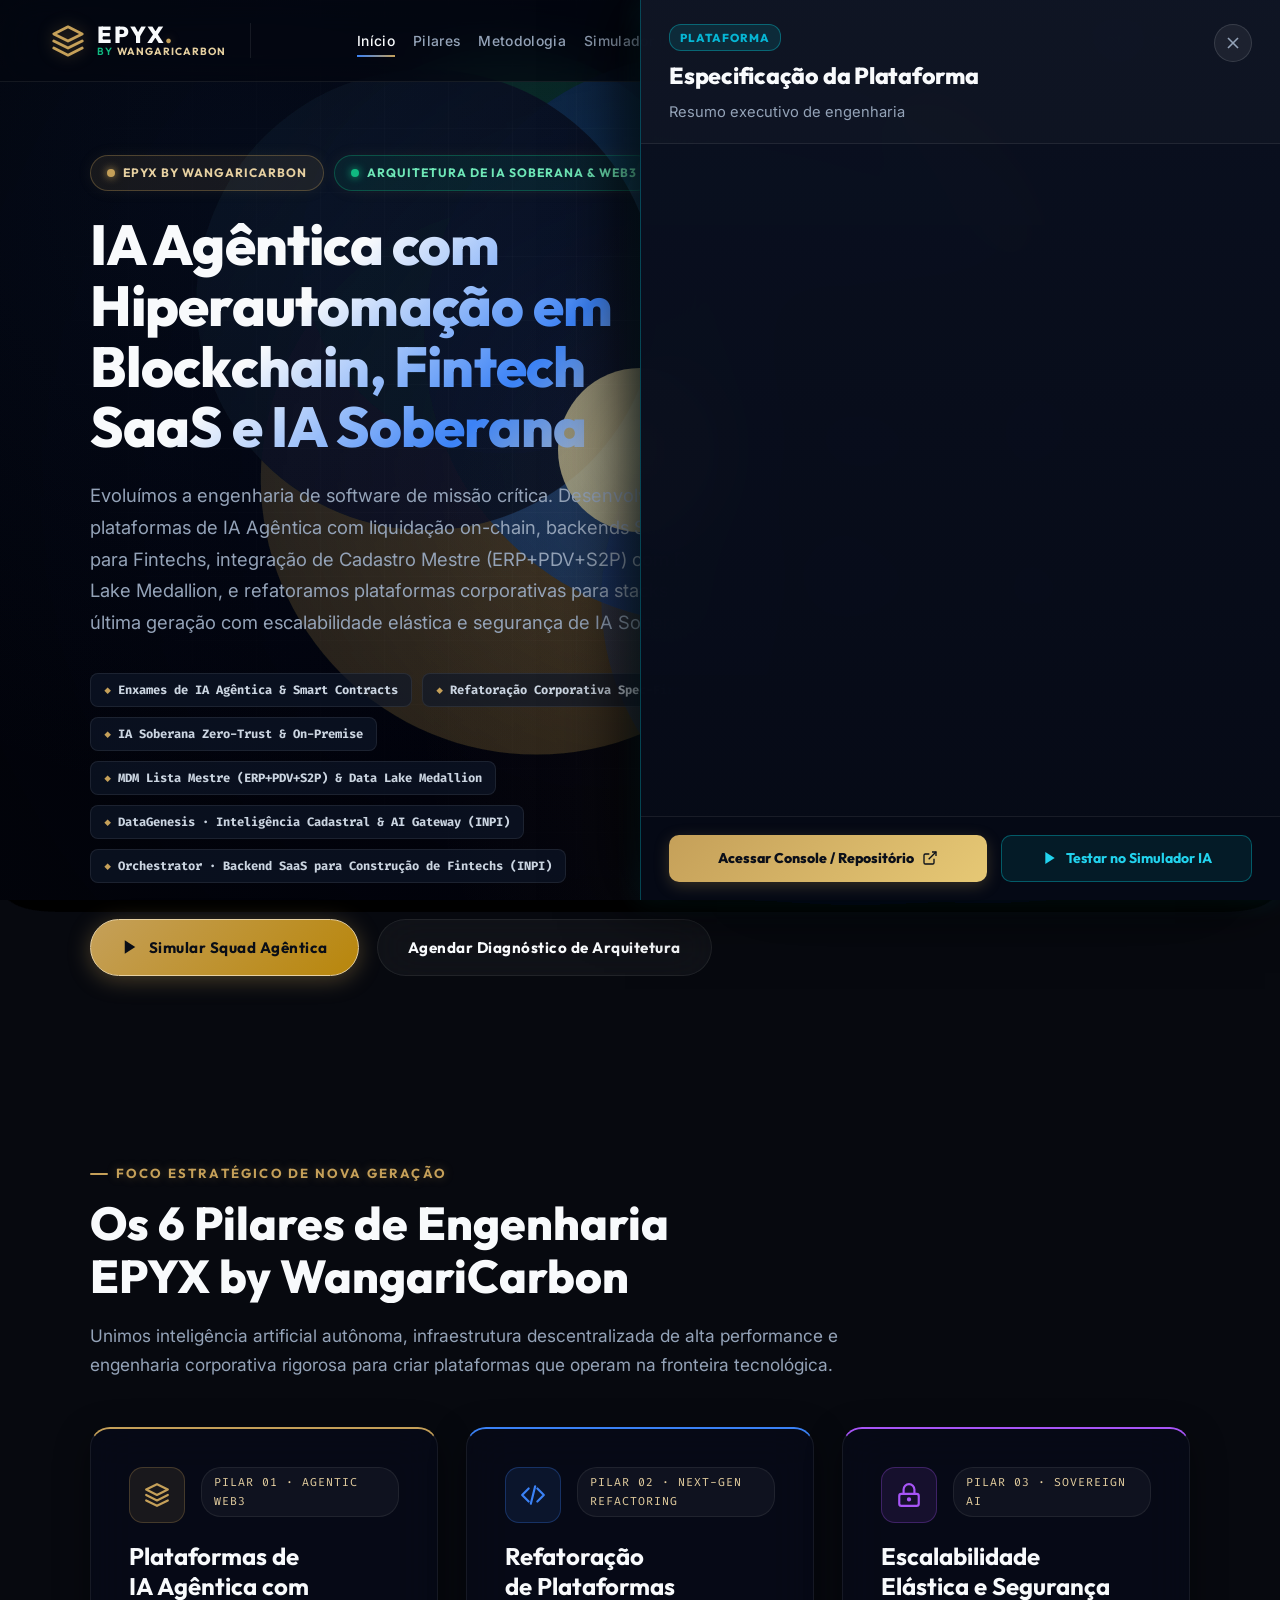
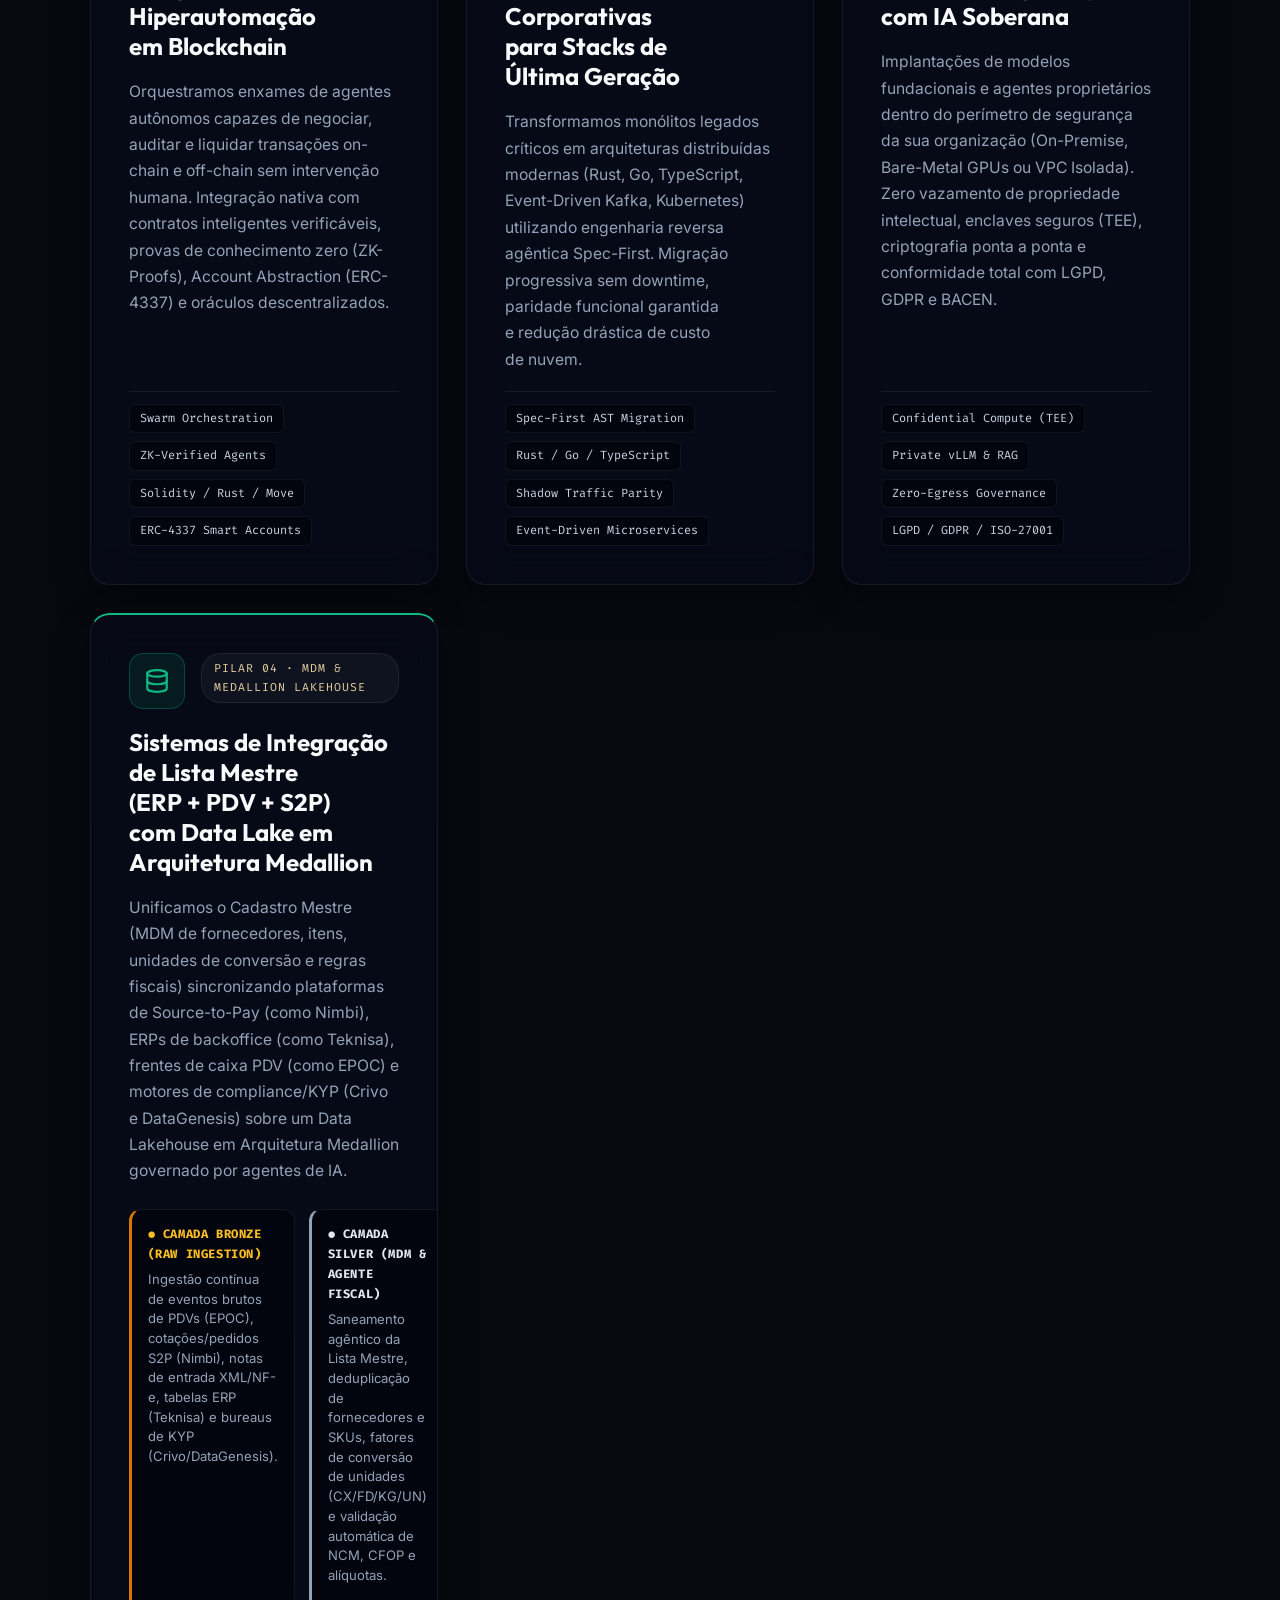
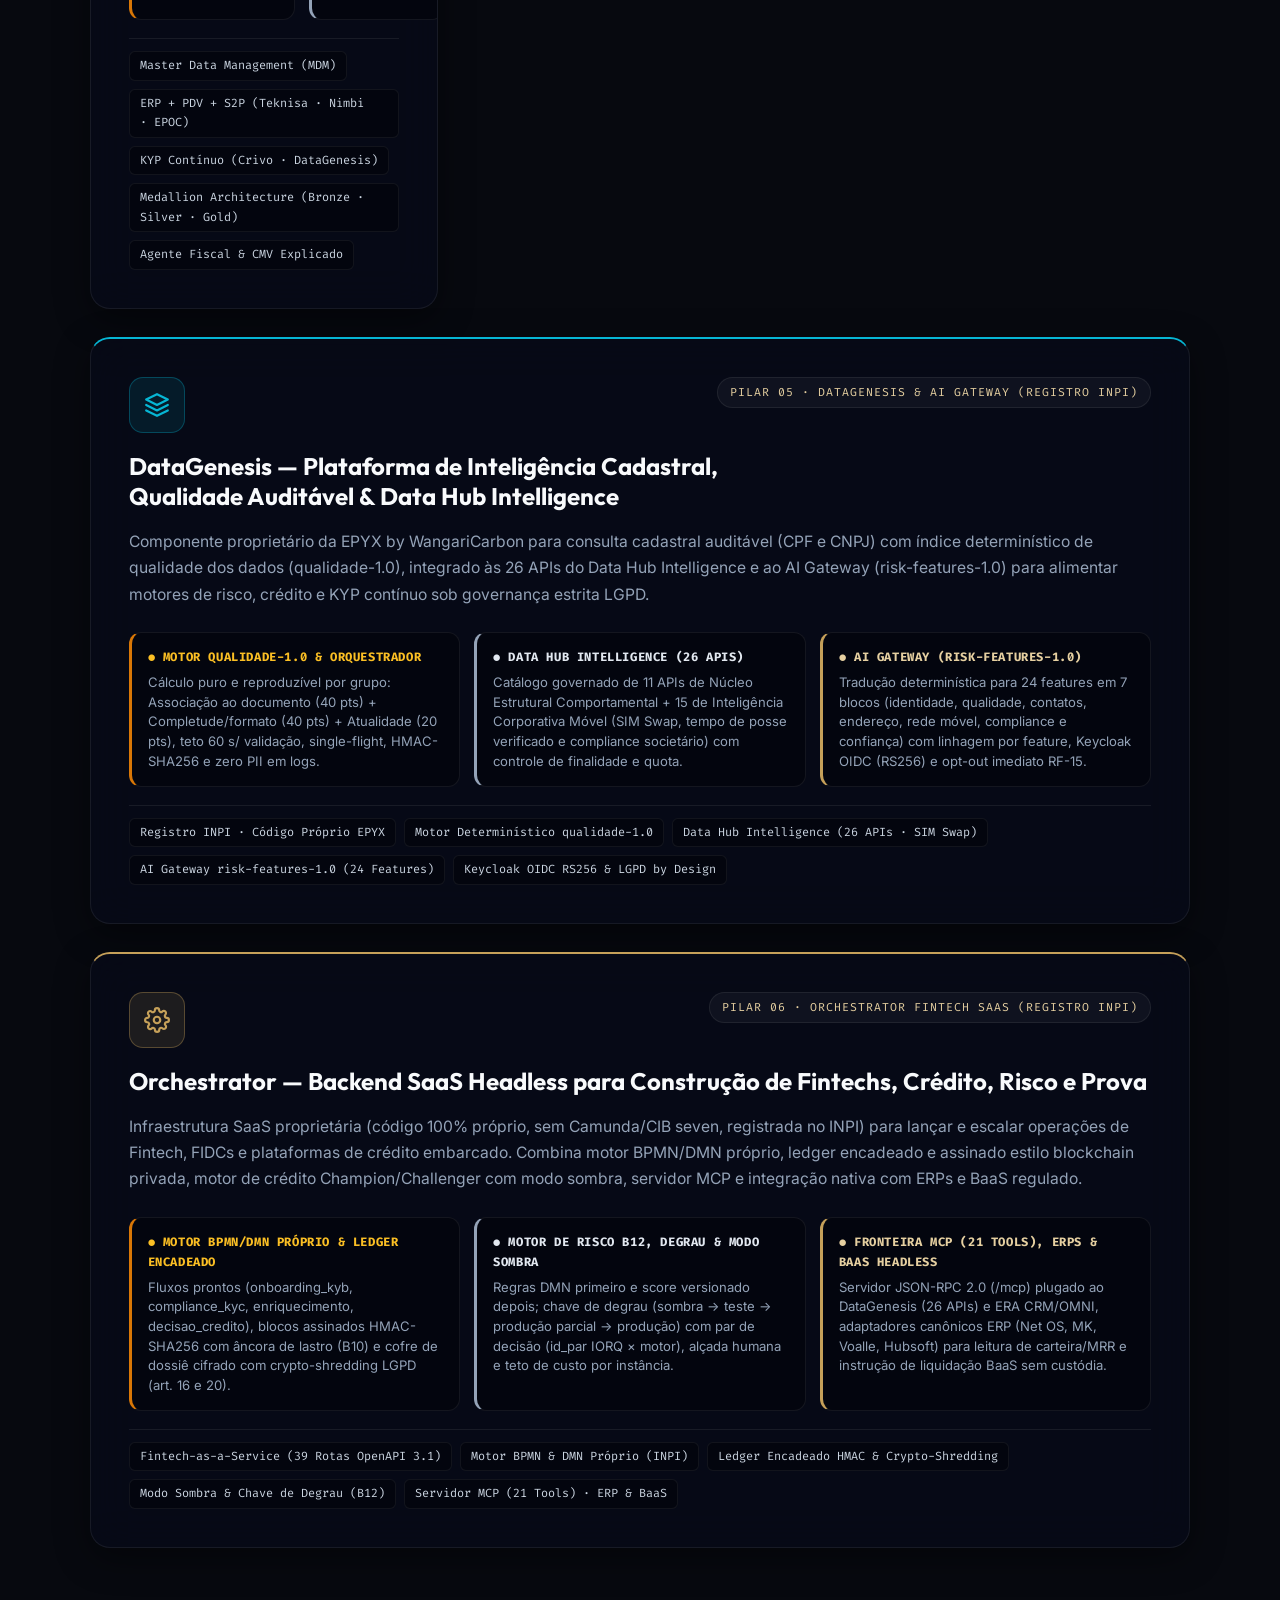
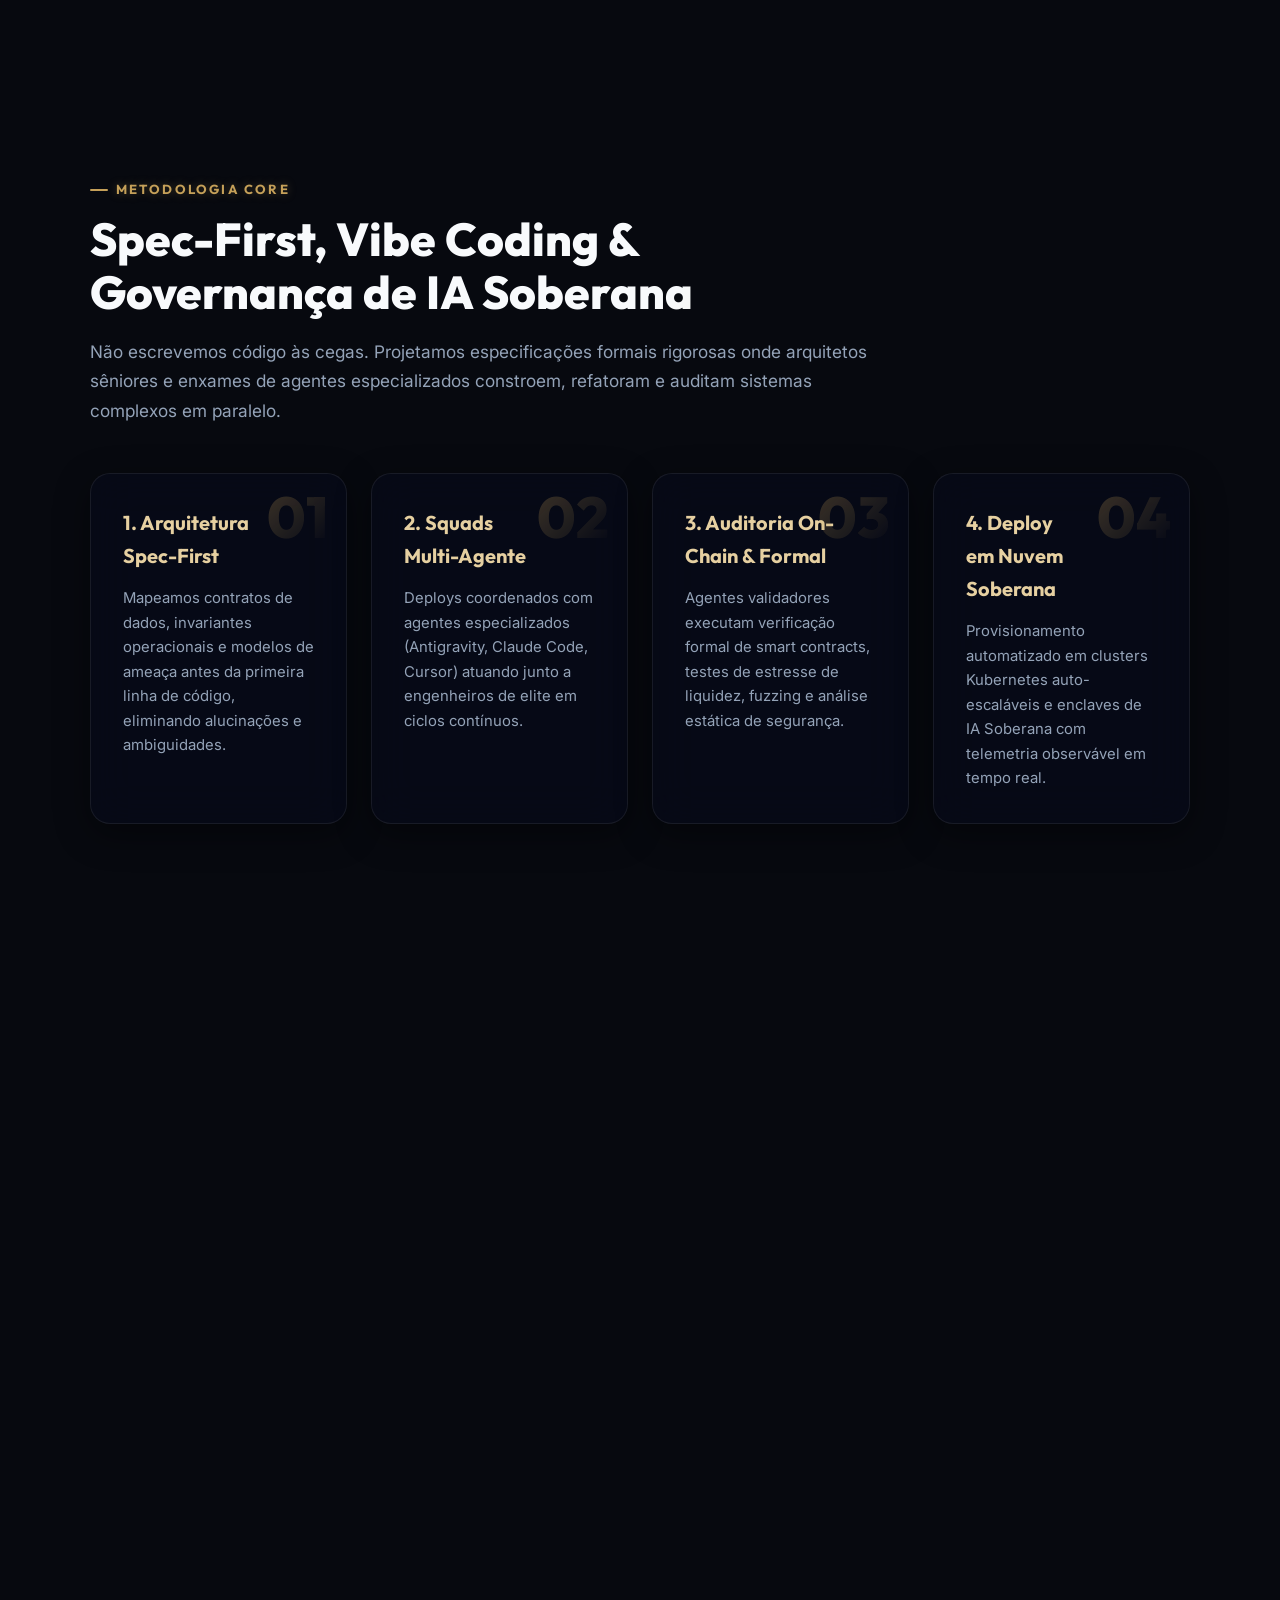
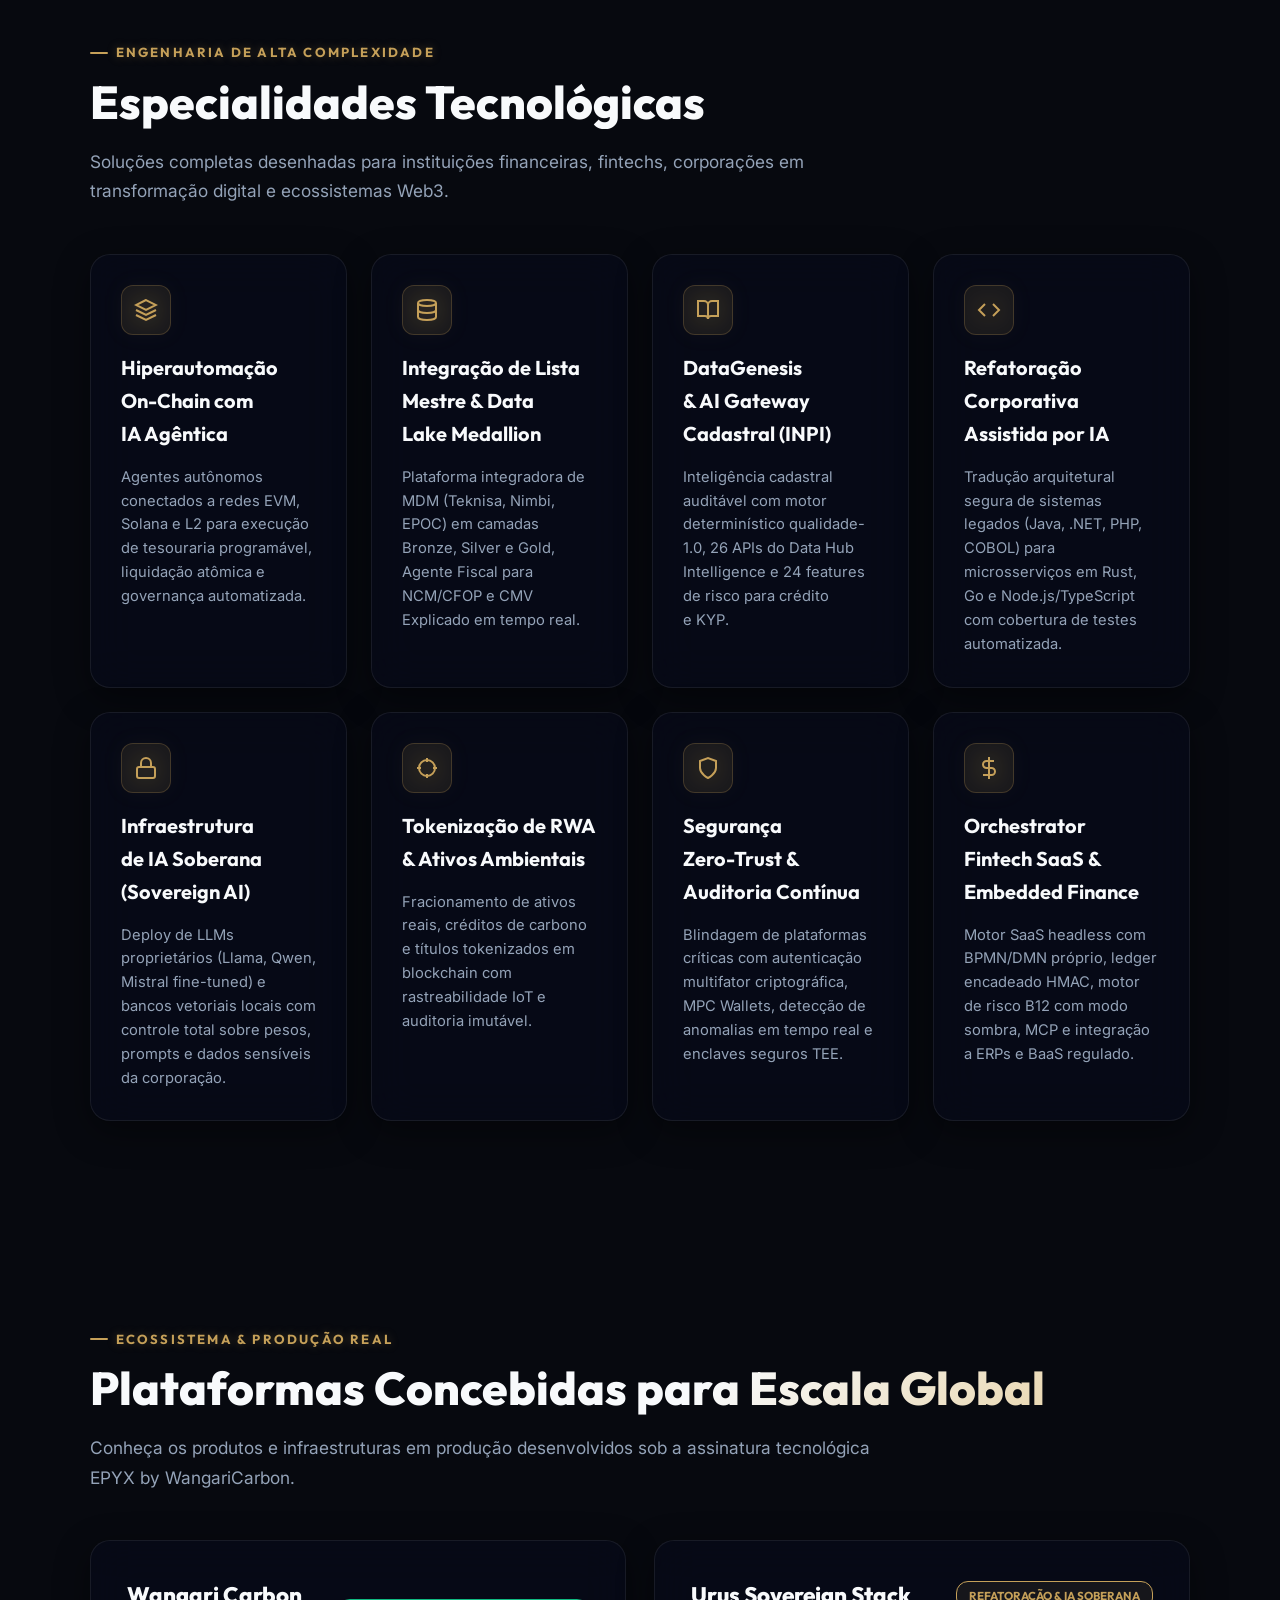
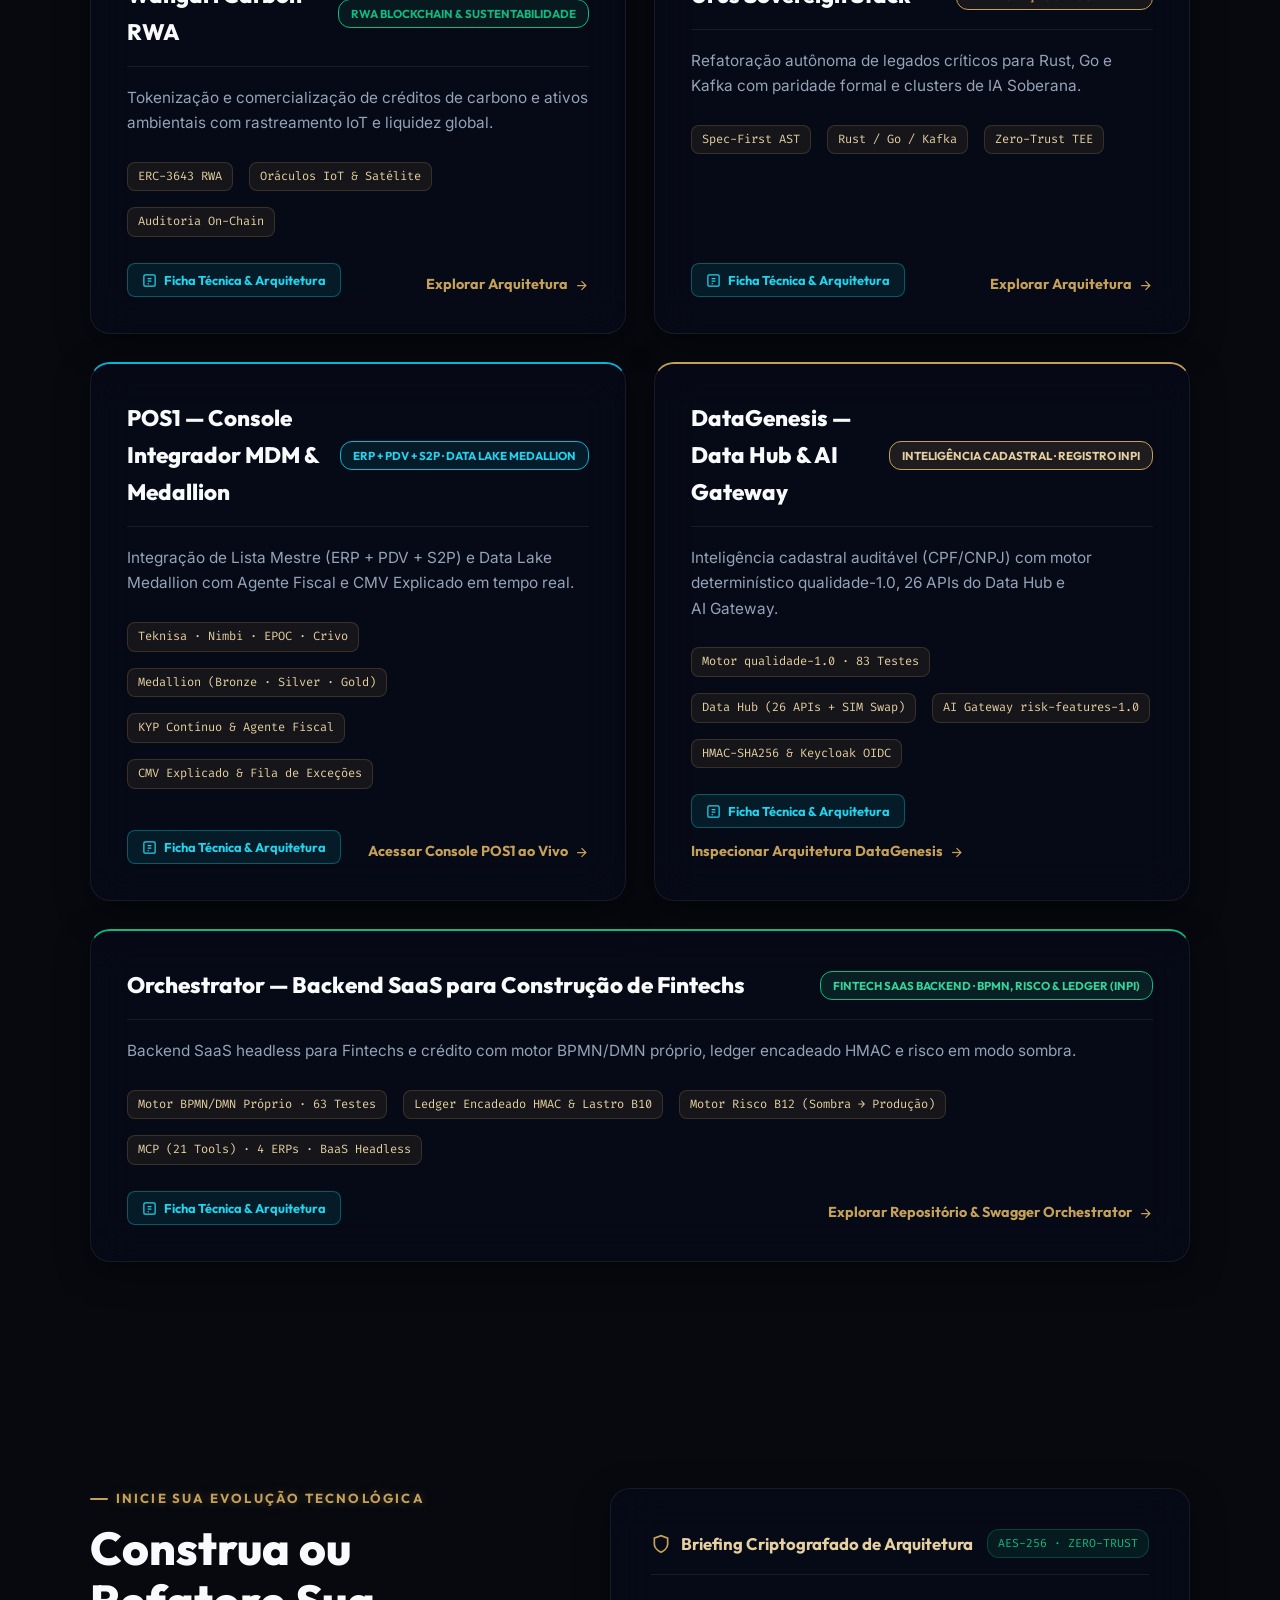
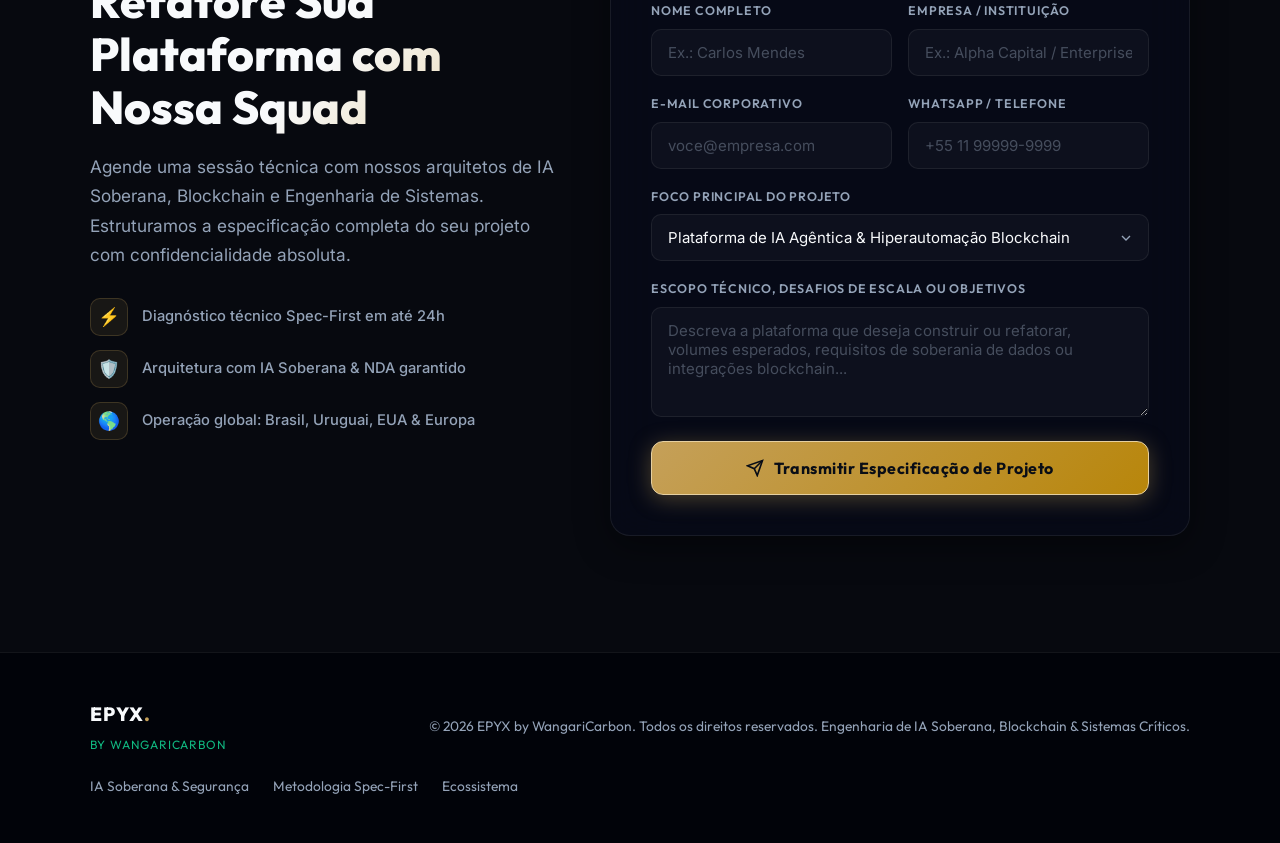
==== commit 414c9116: "feat: streamline platform descriptions and add slide-over technical specification drawer" ====
--- a/index.html
+++ b/index.html
@@ -659,107 +659,162 @@
       </div>
 
       <div class="cases-grid">
-        <div class="glass-card case-card wagari">
+        <div class="glass-card case-card wagari" data-drawer-platform="wagari">
           <div class="case-header">
             <span class="case-name">Wangari Carbon RWA</span>
             <span class="case-tag" data-i18n="cases.c1.tag">RWA Blockchain &amp; Sustentabilidade</span>
           </div>
-          <p data-i18n="cases.c1.desc">Plataforma descentralizada para certificação, rastreamento IoT e comercialização de créditos de carbono e ativos ambientais tokenizados com auditoria imutável e liquidez global.</p>
+          <p data-i18n="cases.c1.desc">Tokenização e comercialização de créditos de carbono e ativos ambientais com rastreamento IoT e liquidez global.</p>
           <div class="case-metrics">
             <span class="case-metric-pill">ERC-3643 RWA</span>
             <span class="case-metric-pill">Oráculos IoT &amp; Satélite</span>
             <span class="case-metric-pill">Auditoria On-Chain</span>
           </div>
-          <a href="#simulator" class="case-link">
-            <span data-i18n="cases.link.explore">Explorar Arquitetura</span>
-            <svg viewBox="0 0 24 24" fill="none" stroke="currentColor" stroke-width="2">
-              <line x1="5" y1="12" x2="19" y2="12" />
-              <polyline points="12 5 19 12 12 19" />
-            </svg>
-          </a>
-        </div>
-
-        <div class="glass-card case-card urus">
+          <div class="case-actions">
+            <button type="button" class="case-btn-detail" data-drawer-trigger="wagari">
+              <svg width="15" height="15" viewBox="0 0 24 24" fill="none" stroke="currentColor" stroke-width="2">
+                <rect x="3" y="3" width="18" height="18" rx="2" ry="2"/>
+                <line x1="9" y1="9" x2="15" y2="9"/>
+                <line x1="9" y1="13" x2="15" y2="13"/>
+                <line x1="9" y1="17" x2="11" y2="17"/>
+              </svg>
+              <span data-i18n="cases.btn.details">Ficha Técnica &amp; Arquitetura</span>
+            </button>
+            <a href="#simulator" class="case-link" data-sim-target="carbon">
+              <span data-i18n="cases.link.explore">Explorar Arquitetura</span>
+              <svg viewBox="0 0 24 24" fill="none" stroke="currentColor" stroke-width="2">
+                <line x1="5" y1="12" x2="19" y2="12" />
+                <polyline points="12 5 19 12 12 19" />
+              </svg>
+            </a>
+          </div>
+        </div>
+
+        <div class="glass-card case-card urus" data-drawer-platform="urus">
           <div class="case-header">
             <span class="case-name">Urus Sovereign Stack</span>
             <span class="case-tag" data-i18n="cases.c2.tag">Refatoração &amp; IA Soberana</span>
           </div>
-          <p data-i18n="cases.c2.desc">Suíte de engenharia Spec-First que orquestra enxames de agentes para refatoração de sistemas corporativos legados, geração de código tipado e deploy em clusters de IA Soberana.</p>
+          <p data-i18n="cases.c2.desc">Refatoração autônoma de legados críticos para Rust, Go e Kafka com paridade formal e clusters de IA Soberana.</p>
           <div class="case-metrics">
             <span class="case-metric-pill">Spec-First AST</span>
             <span class="case-metric-pill">Rust / Go / Kafka</span>
             <span class="case-metric-pill">Zero-Trust TEE</span>
           </div>
-          <a href="#estimator" class="case-link">
-            <span data-i18n="cases.link.explore">Explorar Arquitetura</span>
-            <svg viewBox="0 0 24 24" fill="none" stroke="currentColor" stroke-width="2">
-              <line x1="5" y1="12" x2="19" y2="12" />
-              <polyline points="12 5 19 12 12 19" />
-            </svg>
-          </a>
-        </div>
-
-        <div class="glass-card case-card pos1">
+          <div class="case-actions">
+            <button type="button" class="case-btn-detail" data-drawer-trigger="urus">
+              <svg width="15" height="15" viewBox="0 0 24 24" fill="none" stroke="currentColor" stroke-width="2">
+                <rect x="3" y="3" width="18" height="18" rx="2" ry="2"/>
+                <line x1="9" y1="9" x2="15" y2="9"/>
+                <line x1="9" y1="13" x2="15" y2="13"/>
+                <line x1="9" y1="17" x2="11" y2="17"/>
+              </svg>
+              <span data-i18n="cases.btn.details">Ficha Técnica &amp; Arquitetura</span>
+            </button>
+            <a href="#estimator" class="case-link">
+              <span data-i18n="cases.link.explore">Explorar Arquitetura</span>
+              <svg viewBox="0 0 24 24" fill="none" stroke="currentColor" stroke-width="2">
+                <line x1="5" y1="12" x2="19" y2="12" />
+                <polyline points="12 5 19 12 12 19" />
+              </svg>
+            </a>
+          </div>
+        </div>
+
+        <div class="glass-card case-card pos1" data-drawer-platform="pos1">
           <div class="case-header">
             <span class="case-name">POS1 — Console Integrador MDM &amp; Medallion</span>
             <span class="case-tag" data-i18n="cases.c3.tag">ERP + PDV + S2P · Data Lake Medallion</span>
           </div>
-          <p data-i18n="cases.c3.desc">Plataforma integradora de Cadastro Mestre (Lista Mestre de fornecedores, itens e conversões), KYP contínuo, Agente Fiscal e CMV Explicado. Conecta nativamente Teknisa (ERP), Nimbi (S2P), EPOC (PDV), DataGenesis e Crivo estruturados em Data Lakehouse Medallion (Bronze, Silver e Gold).</p>
+          <p data-i18n="cases.c3.desc">Integração de Lista Mestre (ERP + PDV + S2P) e Data Lake Medallion com Agente Fiscal e CMV Explicado em tempo real.</p>
           <div class="case-metrics">
             <span class="case-metric-pill">Teknisa · Nimbi · EPOC · Crivo</span>
             <span class="case-metric-pill">Medallion (Bronze · Silver · Gold)</span>
             <span class="case-metric-pill">KYP Contínuo &amp; Agente Fiscal</span>
             <span class="case-metric-pill">CMV Explicado &amp; Fila de Exceções</span>
           </div>
-          <a href="https://new-pos-1.vercel.app/" target="_blank" rel="noopener noreferrer" class="case-link">
-            <span data-i18n="cases.link.pos1">Acessar Console POS1 ao Vivo</span>
-            <svg viewBox="0 0 24 24" fill="none" stroke="currentColor" stroke-width="2">
-              <line x1="5" y1="12" x2="19" y2="12" />
-              <polyline points="12 5 19 12 12 19" />
-            </svg>
-          </a>
-        </div>
-
-        <div class="glass-card case-card datagenesis">
+          <div class="case-actions">
+            <button type="button" class="case-btn-detail" data-drawer-trigger="pos1">
+              <svg width="15" height="15" viewBox="0 0 24 24" fill="none" stroke="currentColor" stroke-width="2">
+                <rect x="3" y="3" width="18" height="18" rx="2" ry="2"/>
+                <line x1="9" y1="9" x2="15" y2="9"/>
+                <line x1="9" y1="13" x2="15" y2="13"/>
+                <line x1="9" y1="17" x2="11" y2="17"/>
+              </svg>
+              <span data-i18n="cases.btn.details">Ficha Técnica &amp; Arquitetura</span>
+            </button>
+            <a href="https://new-pos-1.vercel.app/" target="_blank" rel="noopener noreferrer" class="case-link">
+              <span data-i18n="cases.link.pos1">Acessar Console POS1 ao Vivo</span>
+              <svg viewBox="0 0 24 24" fill="none" stroke="currentColor" stroke-width="2">
+                <line x1="5" y1="12" x2="19" y2="12" />
+                <polyline points="12 5 19 12 12 19" />
+              </svg>
+            </a>
+          </div>
+        </div>
+
+        <div class="glass-card case-card datagenesis" data-drawer-platform="datagenesis">
           <div class="case-header">
             <span class="case-name">DataGenesis — Data Hub &amp; AI Gateway</span>
             <span class="case-tag" data-i18n="cases.c4.tag">Inteligência Cadastral · Registro INPI</span>
           </div>
-          <p data-i18n="cases.c4.desc">Plataforma proprietária de Inteligência Cadastral Auditável (CPF/CNPJ) com motor determinístico qualidade-1.0, adaptador para 26 APIs do Data Hub Intelligence (estrutural + SIM Swap móvel) e AI Gateway (risk-features-1.0) com 24 features e linhagem completa para motores de risco, crédito e KYP.</p>
+          <p data-i18n="cases.c4.desc">Inteligência cadastral auditável (CPF/CNPJ) com motor determinístico qualidade-1.0, 26 APIs do Data Hub e AI Gateway.</p>
           <div class="case-metrics">
             <span class="case-metric-pill">Motor qualidade-1.0 · 83 Testes</span>
             <span class="case-metric-pill">Data Hub (26 APIs + SIM Swap)</span>
             <span class="case-metric-pill">AI Gateway risk-features-1.0</span>
             <span class="case-metric-pill">HMAC-SHA256 &amp; Keycloak OIDC</span>
           </div>
-          <a href="https://github.com/Wangaricarbon/Datagen2" target="_blank" rel="noopener noreferrer" class="case-link">
-            <span data-i18n="cases.link.datagenesis">Inspecionar Arquitetura DataGenesis</span>
-            <svg viewBox="0 0 24 24" fill="none" stroke="currentColor" stroke-width="2">
-              <line x1="5" y1="12" x2="19" y2="12" />
-              <polyline points="12 5 19 12 12 19" />
-            </svg>
-          </a>
-        </div>
-
-        <div class="glass-card case-card orchestrator">
+          <div class="case-actions">
+            <button type="button" class="case-btn-detail" data-drawer-trigger="datagenesis">
+              <svg width="15" height="15" viewBox="0 0 24 24" fill="none" stroke="currentColor" stroke-width="2">
+                <rect x="3" y="3" width="18" height="18" rx="2" ry="2"/>
+                <line x1="9" y1="9" x2="15" y2="9"/>
+                <line x1="9" y1="13" x2="15" y2="13"/>
+                <line x1="9" y1="17" x2="11" y2="17"/>
+              </svg>
+              <span data-i18n="cases.btn.details">Ficha Técnica &amp; Arquitetura</span>
+            </button>
+            <a href="https://github.com/Wangaricarbon/Datagen2" target="_blank" rel="noopener noreferrer" class="case-link">
+              <span data-i18n="cases.link.datagenesis">Inspecionar Arquitetura DataGenesis</span>
+              <svg viewBox="0 0 24 24" fill="none" stroke="currentColor" stroke-width="2">
+                <line x1="5" y1="12" x2="19" y2="12" />
+                <polyline points="12 5 19 12 12 19" />
+              </svg>
+            </a>
+          </div>
+        </div>
+
+        <div class="glass-card case-card orchestrator" data-drawer-platform="orchestrator">
           <div class="case-header">
             <span class="case-name">Orchestrator — Backend SaaS para Construção de Fintechs</span>
             <span class="case-tag" data-i18n="cases.c5.tag">Fintech SaaS Backend · BPMN, Risco &amp; Ledger (INPI)</span>
           </div>
-          <p data-i18n="cases.c5.desc">Motor SaaS headless para construção acelerada de Fintechs, operações de crédito B2B/B2C, FIDCs e plataformas de Embedded Finance (WaveHub Capital). Reúne motor BPMN/DMN próprio sem dependências legadas, ledger encadeado assinado (prova de lastro B10), motor de risco B12 com modo sombra (IORQ × motor), servidor MCP (21 ferramentas), integrador multi-ERP (Net OS, MK, Voalle, Hubsoft) e disparo para BaaS regulado sem custódia.</p>
+          <p data-i18n="cases.c5.desc">Backend SaaS headless para Fintechs e crédito com motor BPMN/DMN próprio, ledger encadeado HMAC e risco em modo sombra.</p>
           <div class="case-metrics">
             <span class="case-metric-pill">Motor BPMN/DMN Próprio · 63 Testes</span>
             <span class="case-metric-pill">Ledger Encadeado HMAC &amp; Lastro B10</span>
             <span class="case-metric-pill">Motor Risco B12 (Sombra → Produção)</span>
             <span class="case-metric-pill">MCP (21 Tools) · 4 ERPs · BaaS Headless</span>
           </div>
-          <a href="https://github.com/Wangaricarbon/Orchestrator" target="_blank" rel="noopener noreferrer" class="case-link">
-            <span data-i18n="cases.link.orchestrator">Explorar Repositório &amp; Swagger Orchestrator</span>
-            <svg viewBox="0 0 24 24" fill="none" stroke="currentColor" stroke-width="2">
-              <line x1="5" y1="12" x2="19" y2="12" />
-              <polyline points="12 5 19 12 12 19" />
-            </svg>
-          </a>
+          <div class="case-actions">
+            <button type="button" class="case-btn-detail" data-drawer-trigger="orchestrator">
+              <svg width="15" height="15" viewBox="0 0 24 24" fill="none" stroke="currentColor" stroke-width="2">
+                <rect x="3" y="3" width="18" height="18" rx="2" ry="2"/>
+                <line x1="9" y1="9" x2="15" y2="9"/>
+                <line x1="9" y1="13" x2="15" y2="13"/>
+                <line x1="9" y1="17" x2="11" y2="17"/>
+              </svg>
+              <span data-i18n="cases.btn.details">Ficha Técnica &amp; Arquitetura</span>
+            </button>
+            <a href="https://github.com/Wangaricarbon/Orchestrator" target="_blank" rel="noopener noreferrer" class="case-link">
+              <span data-i18n="cases.link.orchestrator">Explorar Repositório &amp; Swagger Orchestrator</span>
+              <svg viewBox="0 0 24 24" fill="none" stroke="currentColor" stroke-width="2">
+                <line x1="5" y1="12" x2="19" y2="12" />
+                <polyline points="12 5 19 12 12 19" />
+              </svg>
+            </a>
+          </div>
         </div>
       </div>
     </section>
@@ -872,5 +927,46 @@
   <!-- Scripts -->
   <script src="js/liquid.js"></script>
   <script src="js/app.js"></script>
+
+  <!-- Platform Technical Specification Slide-Over Drawer (<dialog>) -->
+  <dialog id="platform-drawer" class="platform-drawer" closedby="any" aria-labelledby="drawer-title" aria-modal="true">
+    <div class="drawer-header">
+      <div class="drawer-header-left">
+        <span id="drawer-badge" class="drawer-badge">PLATAFORMA</span>
+        <h3 id="drawer-title" class="drawer-title">Especificação da Plataforma</h3>
+        <p id="drawer-tagline" class="drawer-tagline">Resumo executivo de engenharia</p>
+      </div>
+      <form method="dialog" class="drawer-close-form">
+        <button type="submit" class="drawer-close-btn" aria-label="Fechar ficha técnica">
+          <svg width="20" height="20" viewBox="0 0 24 24" fill="none" stroke="currentColor" stroke-width="2">
+            <line x1="18" y1="6" x2="6" y2="18"></line>
+            <line x1="6" y1="6" x2="18" y2="18"></line>
+          </svg>
+        </button>
+      </form>
+    </div>
+
+    <div id="drawer-content" class="drawer-body">
+      <!-- Injected dynamically by openPlatformDrawer() -->
+    </div>
+
+    <div class="drawer-footer">
+      <a id="drawer-primary-link" href="#" target="_blank" rel="noopener noreferrer" class="drawer-btn-primary">
+        <span id="drawer-primary-text">Acessar Console / Repositório</span>
+        <svg viewBox="0 0 24 24" fill="none" stroke="currentColor" stroke-width="2">
+          <path d="M18 13v6a2 2 0 0 1-2 2H5a2 2 0 0 1-2-2V8a2 2 0 0 1 2-2h6"></path>
+          <polyline points="15 3 21 3 21 9"></polyline>
+          <line x1="10" y1="14" x2="21" y2="3"></line>
+        </svg>
+      </a>
+      <button type="button" id="drawer-sim-btn" class="drawer-btn-secondary">
+        <svg viewBox="0 0 24 24" fill="currentColor">
+          <polygon points="5 3 19 12 5 21 5 3" />
+        </svg>
+        <span id="drawer-sim-text">Testar no Simulador IA</span>
+      </button>
+    </div>
+  </dialog>
+
 </body>
 </html>
--- a/css/styles.css
+++ b/css/styles.css
@@ -1525,6 +1525,405 @@
 
 .case-link:hover svg {
   transform: translateX(4px);
+}
+
+.case-actions {
+  display: flex;
+  align-items: center;
+  justify-content: space-between;
+  gap: 12px;
+  flex-wrap: wrap;
+  margin-top: auto;
+  padding-top: 8px;
+}
+
+.case-btn-detail {
+  font-family: var(--font-heading);
+  font-size: 0.8rem;
+  font-weight: 700;
+  display: inline-flex;
+  align-items: center;
+  gap: 7px;
+  padding: 8px 14px;
+  border-radius: 8px;
+  border: 1px solid rgba(0, 240, 255, 0.3);
+  background: rgba(0, 240, 255, 0.08);
+  color: #22d3ee;
+  cursor: pointer;
+  transition: var(--transition-fast);
+}
+
+.case-btn-detail:hover {
+  background: rgba(0, 240, 255, 0.18);
+  border-color: var(--cyan);
+  color: #fff;
+  box-shadow: 0 0 14px rgba(0, 240, 255, 0.28);
+  transform: translateY(-1px);
+}
+
+.case-btn-detail svg {
+  stroke: currentColor;
+  flex-shrink: 0;
+}
+
+/* ==========================================================================
+   Platform Specification Slide-Over Drawer (<dialog>)
+   ========================================================================== */
+dialog.platform-drawer {
+  position: fixed;
+  top: 0;
+  right: 0;
+  bottom: 0;
+  margin: 0 0 0 auto;
+  width: min(640px, 94vw);
+  height: 100dvh;
+  max-height: 100dvh;
+  padding: 0;
+  border: none;
+  border-left: 1px solid rgba(0, 240, 255, 0.25);
+  background: linear-gradient(180deg, rgba(10, 16, 32, 0.98) 0%, rgba(6, 10, 22, 0.99) 100%);
+  backdrop-filter: blur(28px);
+  -webkit-backdrop-filter: blur(28px);
+  color: var(--text-main);
+  box-shadow: -15px 0 60px rgba(0, 0, 0, 0.9), -2px 0 25px rgba(0, 240, 255, 0.12);
+  display: flex;
+  flex-direction: column;
+  z-index: 1000;
+  transition: transform 0.35s cubic-bezier(0.16, 1, 0.3, 1), opacity 0.3s ease;
+}
+
+dialog.platform-drawer:modal {
+  overscroll-behavior: contain;
+}
+
+dialog.platform-drawer::backdrop {
+  background: rgba(4, 7, 18, 0.82);
+  backdrop-filter: blur(8px);
+  -webkit-backdrop-filter: blur(8px);
+  overflow: hidden;
+  overscroll-behavior: contain;
+}
+
+@starting-style {
+  dialog.platform-drawer[open] {
+    transform: translateX(100%);
+    opacity: 0;
+  }
+}
+
+dialog.platform-drawer[open] {
+  transform: translateX(0);
+  opacity: 1;
+}
+
+.drawer-header {
+  padding: 24px 28px 20px;
+  border-bottom: 1px solid rgba(255, 255, 255, 0.08);
+  display: flex;
+  justify-content: space-between;
+  align-items: flex-start;
+  gap: 16px;
+  background: rgba(255, 255, 255, 0.02);
+  flex-shrink: 0;
+}
+
+.drawer-header-left {
+  display: flex;
+  flex-direction: column;
+  gap: 6px;
+}
+
+.drawer-badge {
+  font-family: var(--font-heading);
+  font-size: 0.72rem;
+  font-weight: 800;
+  letter-spacing: 1px;
+  text-transform: uppercase;
+  color: var(--cyan);
+  background: rgba(0, 240, 255, 0.1);
+  border: 1px solid rgba(0, 240, 255, 0.3);
+  padding: 3px 10px;
+  border-radius: 12px;
+  align-self: flex-start;
+}
+
+.drawer-title {
+  font-family: var(--font-heading);
+  font-size: 1.45rem;
+  font-weight: 800;
+  color: var(--text-main);
+  margin: 0;
+  letter-spacing: -0.01em;
+}
+
+.drawer-tagline {
+  font-size: 0.92rem;
+  color: var(--text-muted);
+  line-height: 1.5;
+  margin: 0;
+}
+
+.drawer-close-form {
+  margin: 0;
+}
+
+.drawer-close-btn {
+  background: rgba(255, 255, 255, 0.06);
+  border: 1px solid rgba(255, 255, 255, 0.12);
+  color: var(--text-muted);
+  width: 38px;
+  height: 38px;
+  border-radius: 50%;
+  display: flex;
+  align-items: center;
+  justify-content: center;
+  cursor: pointer;
+  transition: var(--transition-fast);
+  padding: 0;
+}
+
+.drawer-close-btn:hover {
+  background: rgba(239, 68, 68, 0.18);
+  border-color: rgba(239, 68, 68, 0.4);
+  color: #ef4444;
+  transform: rotate(90deg);
+}
+
+.drawer-body {
+  flex: 1;
+  overflow-y: auto;
+  overscroll-behavior: contain;
+  padding: 24px 28px;
+  display: flex;
+  flex-direction: column;
+  gap: 22px;
+}
+
+.drawer-body::-webkit-scrollbar {
+  width: 6px;
+}
+.drawer-body::-webkit-scrollbar-track {
+  background: rgba(0, 0, 0, 0.2);
+}
+.drawer-body::-webkit-scrollbar-thumb {
+  background: rgba(0, 240, 255, 0.2);
+  border-radius: 3px;
+}
+.drawer-body::-webkit-scrollbar-thumb:hover {
+  background: rgba(0, 240, 255, 0.4);
+}
+
+.drawer-section {
+  background: rgba(255, 255, 255, 0.025);
+  border: 1px solid rgba(255, 255, 255, 0.06);
+  border-radius: 14px;
+  padding: 18px 20px;
+}
+
+.drawer-section-title {
+  font-family: var(--font-heading);
+  font-size: 0.76rem;
+  font-weight: 800;
+  text-transform: uppercase;
+  letter-spacing: 1.2px;
+  color: var(--gold-light);
+  margin-bottom: 14px;
+  display: flex;
+  align-items: center;
+  gap: 8px;
+}
+
+.drawer-prob-sol {
+  display: flex;
+  flex-direction: column;
+  gap: 12px;
+}
+
+.drawer-callout {
+  padding: 12px 14px;
+  border-radius: 10px;
+  font-size: 0.88rem;
+  line-height: 1.55;
+}
+
+.drawer-callout.challenge {
+  background: rgba(245, 158, 11, 0.06);
+  border-left: 3px solid #f59e0b;
+  color: #fbbf24;
+}
+
+.drawer-callout.challenge strong {
+  color: #fde68a;
+  display: block;
+  margin-bottom: 4px;
+  font-size: 0.8rem;
+  text-transform: uppercase;
+  letter-spacing: 0.5px;
+}
+
+.drawer-callout.solution {
+  background: rgba(16, 185, 129, 0.06);
+  border-left: 3px solid #10b981;
+  color: #a7f3d0;
+}
+
+.drawer-callout.solution strong {
+  color: #6ee7b7;
+  display: block;
+  margin-bottom: 4px;
+  font-size: 0.8rem;
+  text-transform: uppercase;
+  letter-spacing: 0.5px;
+}
+
+.drawer-specs-grid {
+  display: grid;
+  grid-template-columns: repeat(2, 1fr);
+  gap: 12px;
+}
+
+.drawer-spec-card {
+  background: rgba(0, 0, 0, 0.25);
+  border: 1px solid rgba(255, 255, 255, 0.05);
+  border-radius: 10px;
+  padding: 12px 14px;
+  display: flex;
+  flex-direction: column;
+  gap: 4px;
+}
+
+.drawer-spec-card-title {
+  font-family: var(--font-heading);
+  font-size: 0.78rem;
+  font-weight: 700;
+  color: var(--cyan);
+}
+
+.drawer-spec-card-desc {
+  font-size: 0.82rem;
+  color: var(--text-muted);
+  line-height: 1.45;
+}
+
+.drawer-chips {
+  display: flex;
+  flex-wrap: wrap;
+  gap: 8px;
+}
+
+.drawer-chip {
+  font-family: var(--font-code);
+  font-size: 0.75rem;
+  padding: 4px 10px;
+  border-radius: 6px;
+  background: rgba(255, 255, 255, 0.05);
+  border: 1px solid rgba(255, 255, 255, 0.1);
+  color: var(--text-main);
+}
+
+.drawer-chip.highlight {
+  background: rgba(197, 160, 89, 0.12);
+  border-color: rgba(197, 160, 89, 0.35);
+  color: var(--gold-light);
+}
+
+.drawer-footer {
+  padding: 18px 28px;
+  border-top: 1px solid rgba(255, 255, 255, 0.08);
+  background: rgba(6, 10, 22, 0.98);
+  display: flex;
+  gap: 14px;
+  flex-shrink: 0;
+}
+
+.drawer-btn-primary {
+  flex: 1.3;
+  display: inline-flex;
+  align-items: center;
+  justify-content: center;
+  gap: 8px;
+  background: linear-gradient(135deg, var(--gold-primary), #e6c875);
+  color: #0b0f19;
+  font-family: var(--font-heading);
+  font-size: 0.88rem;
+  font-weight: 800;
+  padding: 12px 18px;
+  border-radius: 10px;
+  text-decoration: none;
+  cursor: pointer;
+  transition: var(--transition-fast);
+  box-shadow: 0 4px 15px rgba(197, 160, 89, 0.25);
+  border: none;
+}
+
+.drawer-btn-primary:hover {
+  transform: translateY(-1px);
+  box-shadow: 0 6px 20px rgba(197, 160, 89, 0.4);
+  color: #000;
+}
+
+.drawer-btn-primary svg {
+  width: 16px;
+  height: 16px;
+  stroke: currentColor;
+}
+
+.drawer-btn-secondary {
+  flex: 1;
+  display: inline-flex;
+  align-items: center;
+  justify-content: center;
+  gap: 8px;
+  background: rgba(0, 240, 255, 0.08);
+  border: 1px solid rgba(0, 240, 255, 0.3);
+  color: #22d3ee;
+  font-family: var(--font-heading);
+  font-size: 0.88rem;
+  font-weight: 700;
+  padding: 12px 16px;
+  border-radius: 10px;
+  cursor: pointer;
+  transition: var(--transition-fast);
+}
+
+.drawer-btn-secondary:hover {
+  background: rgba(0, 240, 255, 0.16);
+  border-color: var(--cyan);
+  color: #fff;
+  box-shadow: 0 0 14px rgba(0, 240, 255, 0.25);
+}
+
+.drawer-btn-secondary svg {
+  width: 16px;
+  height: 16px;
+  fill: currentColor;
+}
+
+@media (max-width: 640px) {
+  dialog.platform-drawer {
+    top: auto;
+    bottom: 0;
+    right: 0;
+    left: 0;
+    width: 100vw;
+    height: auto;
+    max-height: 88dvh;
+    border-left: none;
+    border-top: 1px solid rgba(0, 240, 255, 0.3);
+    border-radius: 20px 20px 0 0;
+    box-shadow: 0 -10px 40px rgba(0, 0, 0, 0.9);
+  }
+  @starting-style {
+    dialog.platform-drawer[open] {
+      transform: translateY(100%);
+    }
+  }
+  .drawer-specs-grid {
+    grid-template-columns: 1fr;
+  }
+  .drawer-footer {
+    flex-direction: column;
+  }
 }
 
 /* Contact Section */
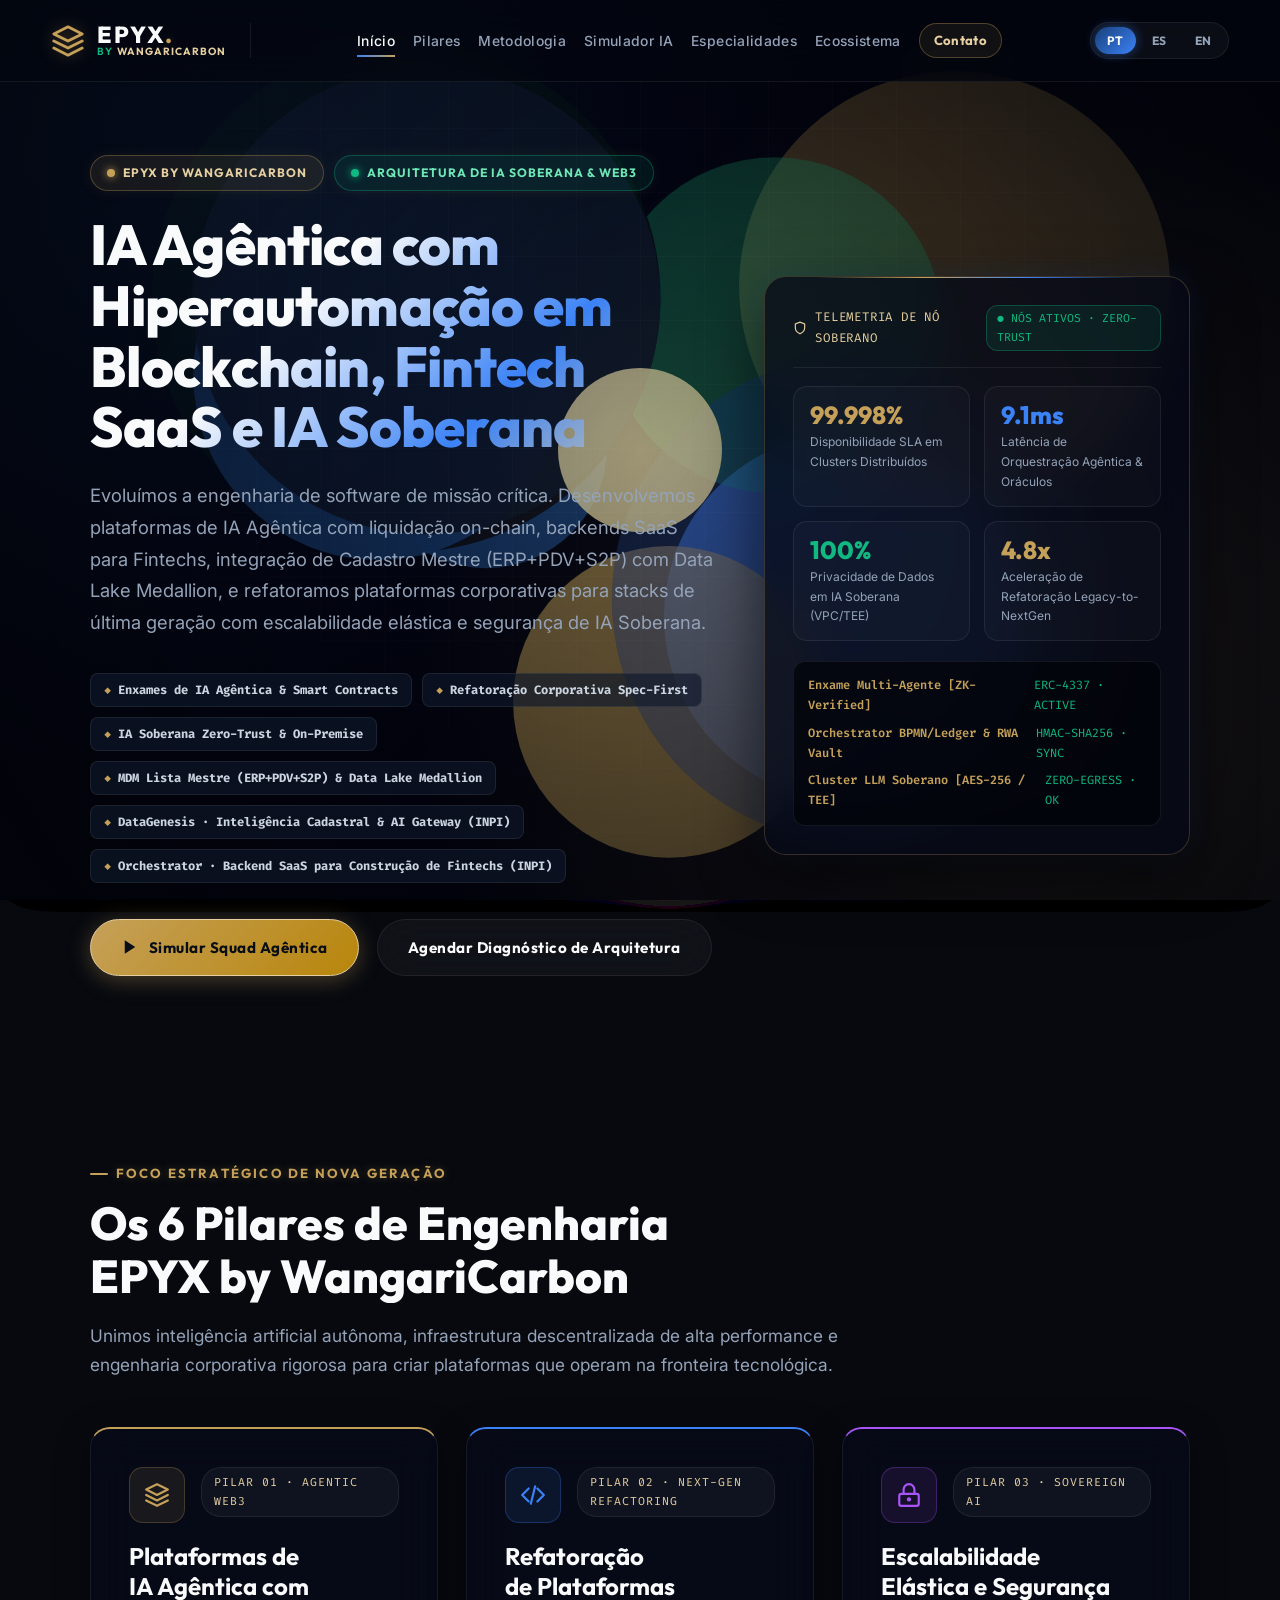
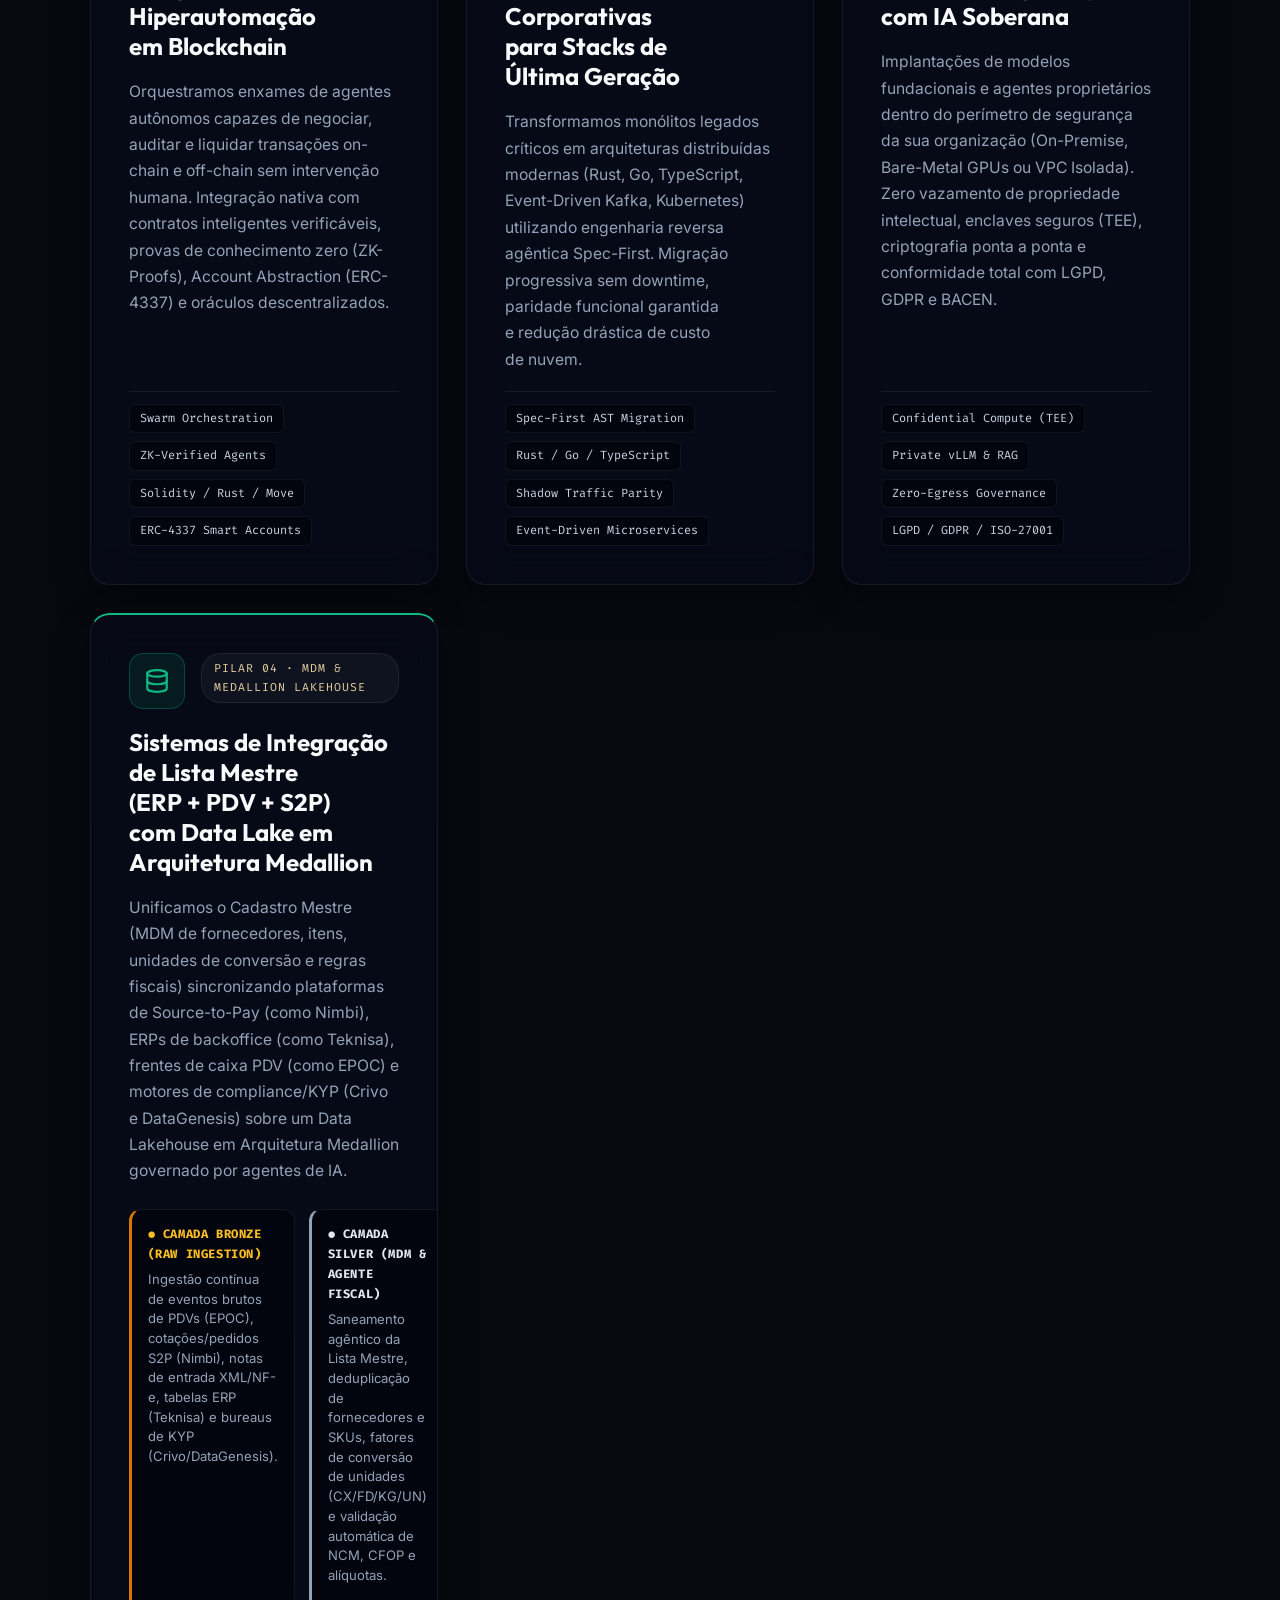
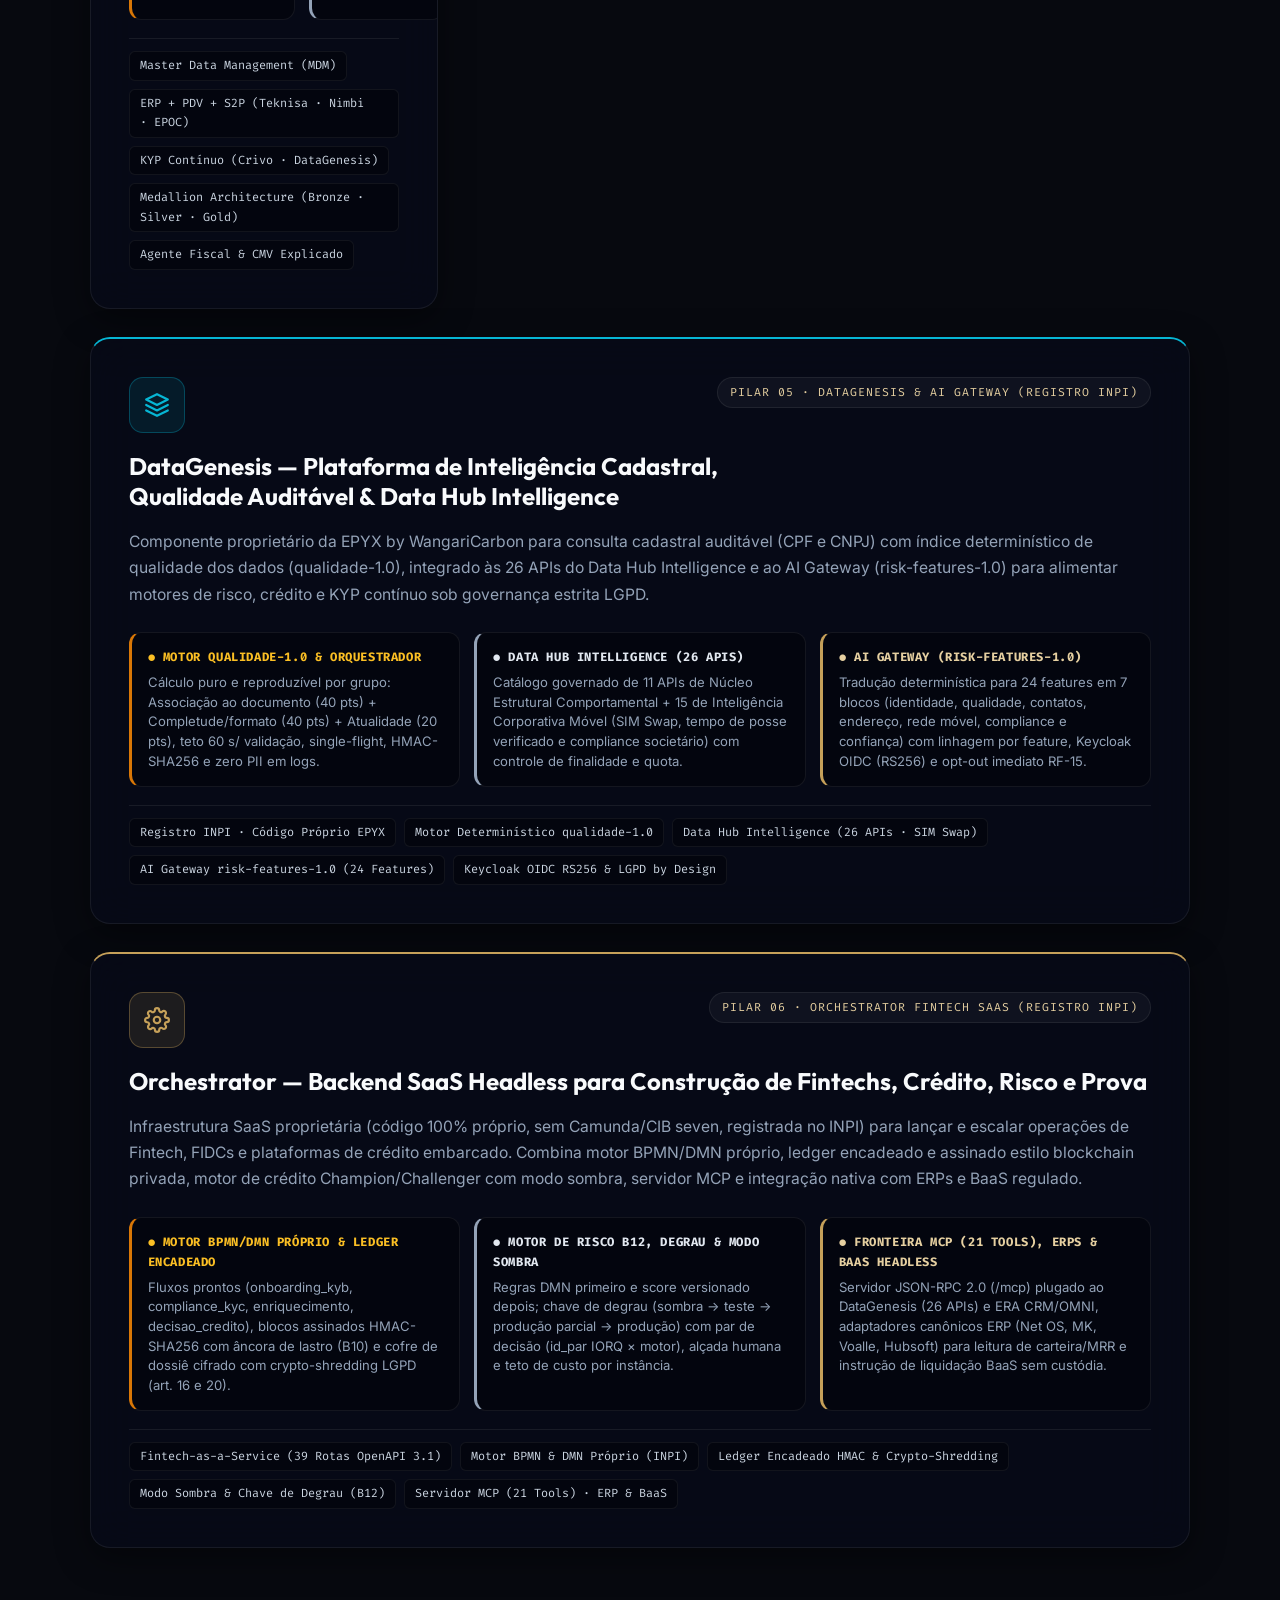
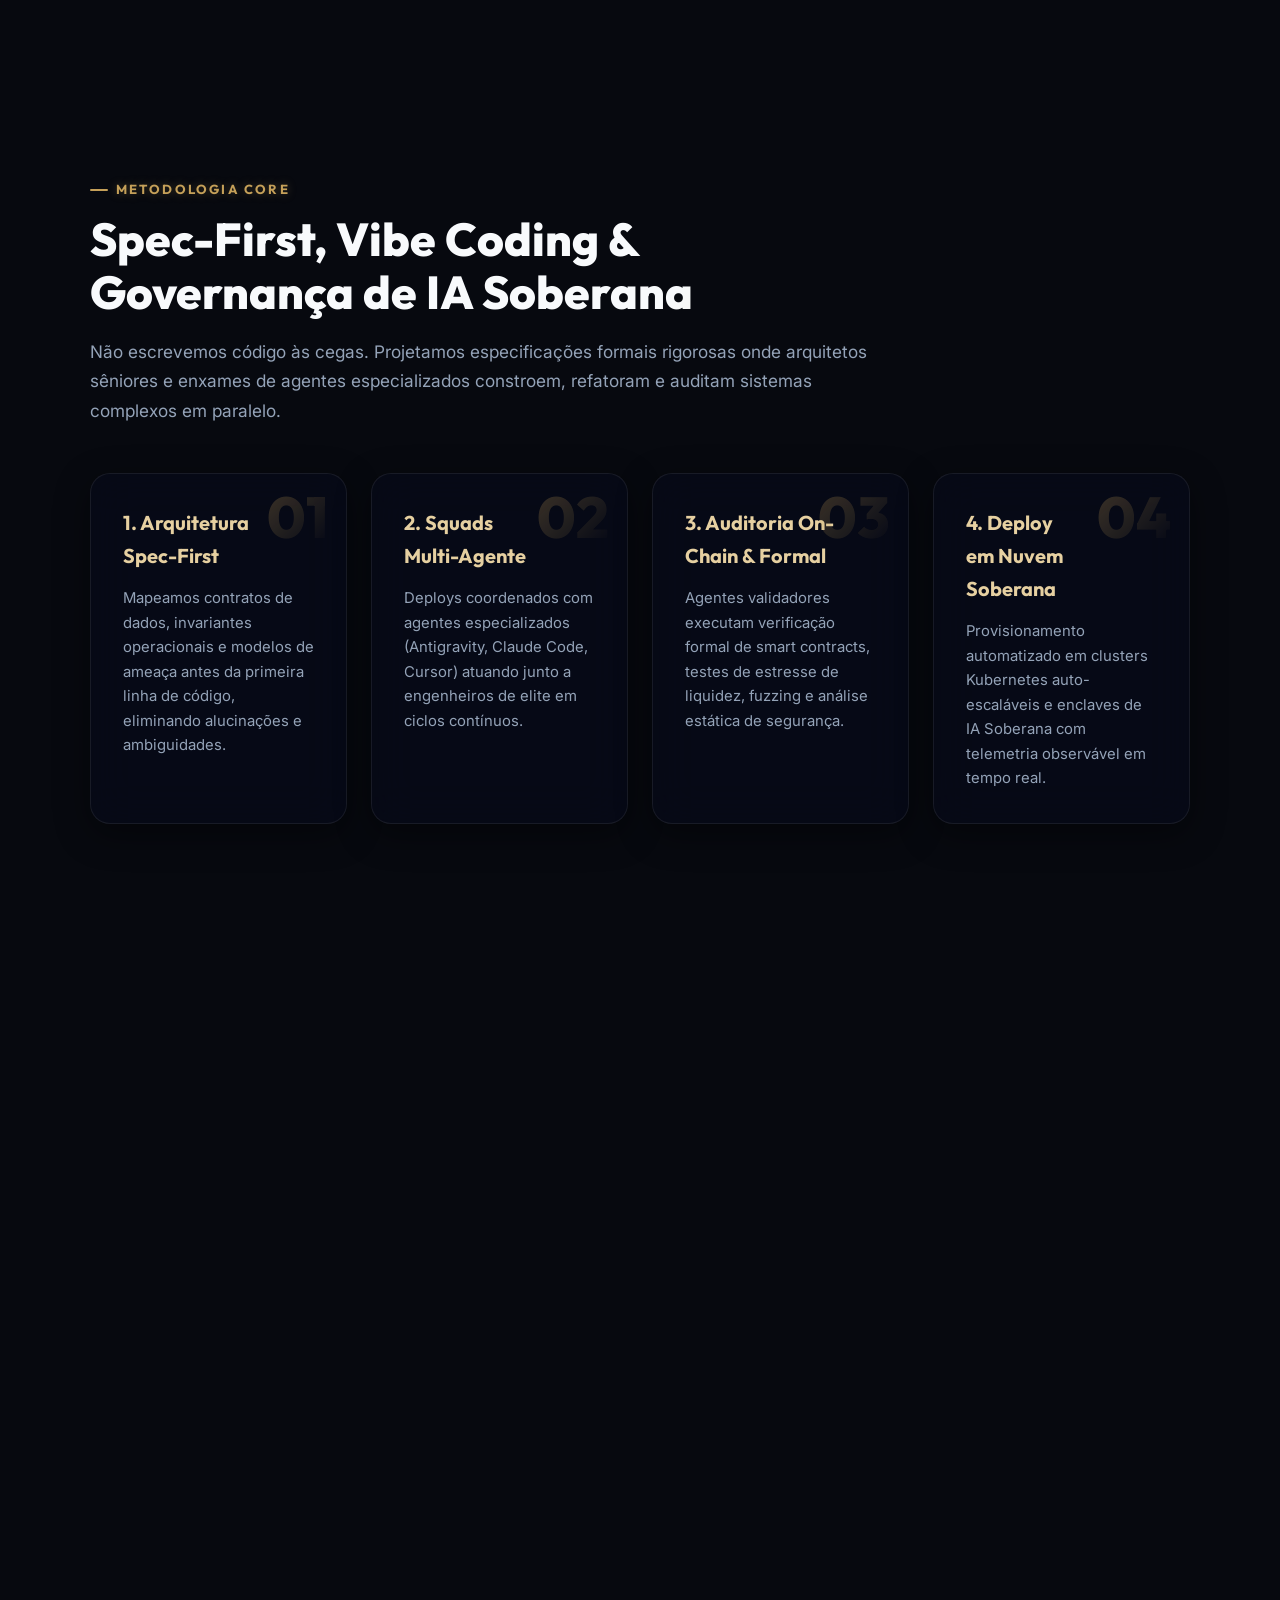
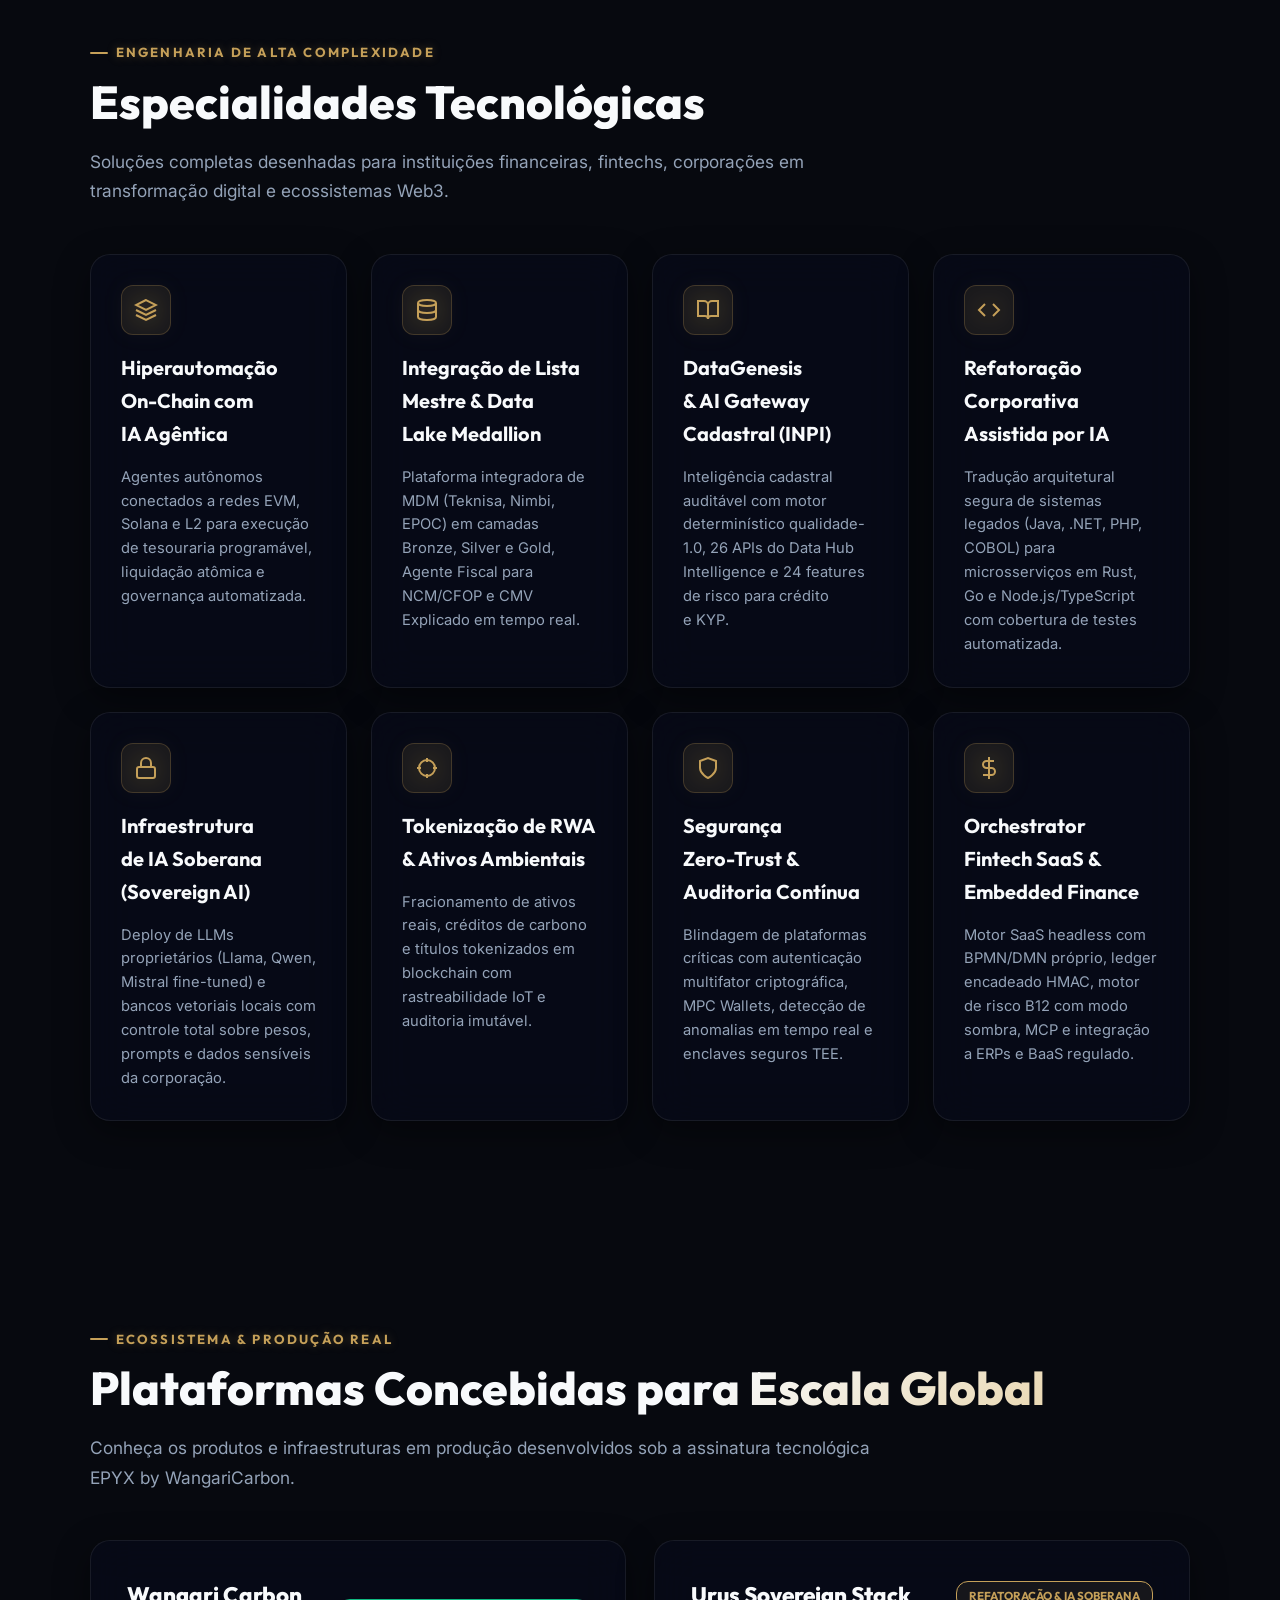
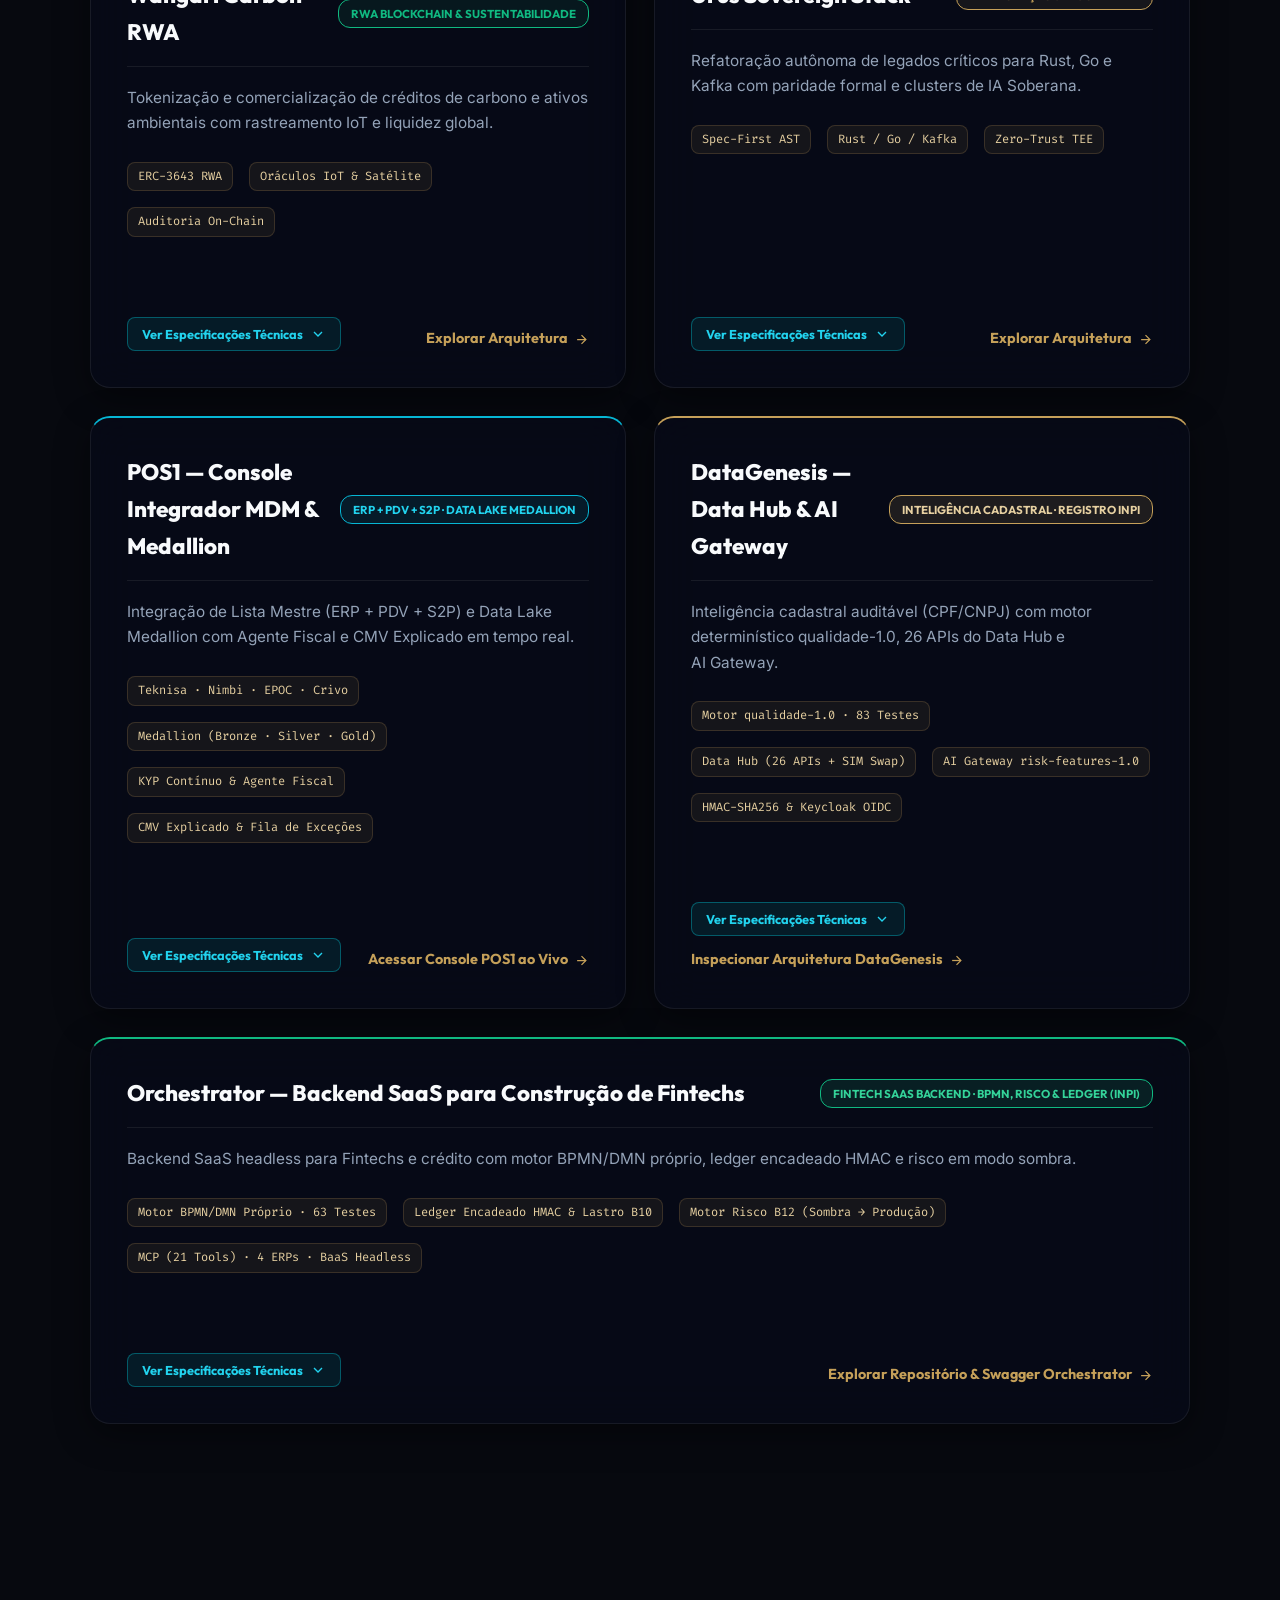
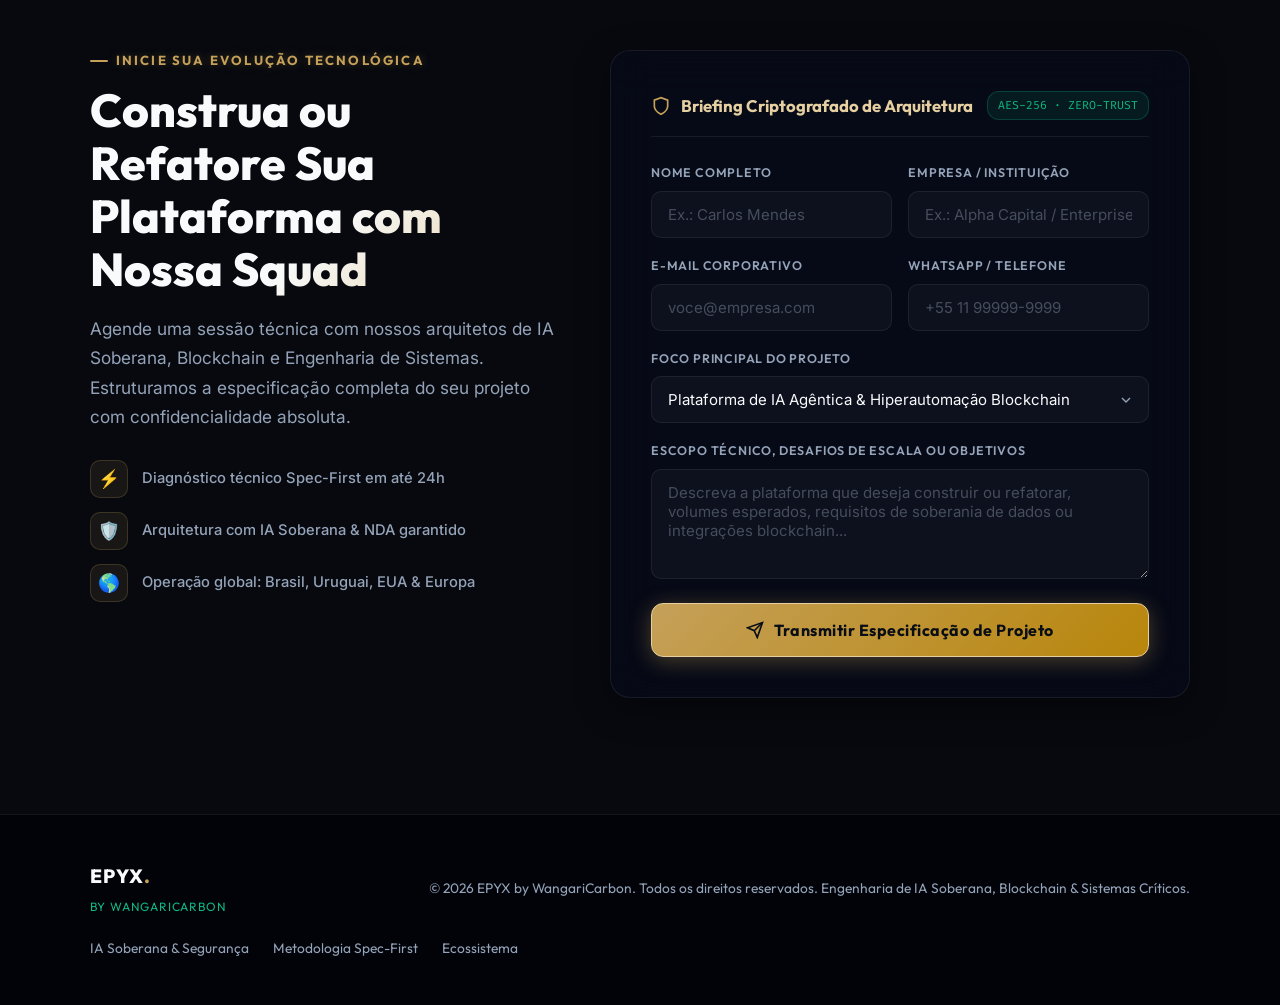
==== commit 2cd14145: "feat: replace side drawer with smooth inline card accordions for platform specifications" ====
--- a/index.html
+++ b/index.html
@@ -659,29 +659,71 @@
       </div>
 
       <div class="cases-grid">
-        <div class="glass-card case-card wagari" data-drawer-platform="wagari">
+        <!-- Case 1: Wangari Carbon RWA -->
+        <div class="glass-card case-card wagari" id="case-card-wagari">
           <div class="case-header">
             <span class="case-name">Wangari Carbon RWA</span>
             <span class="case-tag" data-i18n="cases.c1.tag">RWA Blockchain &amp; Sustentabilidade</span>
           </div>
-          <p data-i18n="cases.c1.desc">Tokenização e comercialização de créditos de carbono e ativos ambientais com rastreamento IoT e liquidez global.</p>
+          <p class="case-summary" data-i18n="cases.c1.desc">Tokenização e comercialização de créditos de carbono e ativos ambientais com rastreamento IoT e liquidez global.</p>
           <div class="case-metrics">
             <span class="case-metric-pill">ERC-3643 RWA</span>
             <span class="case-metric-pill">Oráculos IoT &amp; Satélite</span>
             <span class="case-metric-pill">Auditoria On-Chain</span>
           </div>
+
+          <!-- Inline Expandable Accordion Panel -->
+          <div class="case-details-panel" id="case-panel-wagari" aria-hidden="true">
+            <div class="case-details-inner">
+              <div class="case-callout-grid">
+                <div class="case-callout challenge">
+                  <strong data-i18n="cases.detail.challenge">Desafio Crítico:</strong>
+                  <span data-i18n="cases.c1.challenge">Mercados voluntários de carbono sofrem com risco de duplicidade (double-counting), taxas abusivas e opacidade na validação física.</span>
+                </div>
+                <div class="case-callout solution">
+                  <strong data-i18n="cases.detail.solution">Solução EPYX:</strong>
+                  <span data-i18n="cases.c1.solution">Smart contracts permissionados com ancoragem Merkle Root de imagens multiespectrais de satélite e sensores IoT de solo.</span>
+                </div>
+              </div>
+
+              <div class="case-specs-mini-grid">
+                <div class="case-spec-item">
+                  <div class="spec-label" data-i18n="cases.c1.s1.lbl">Padrão de Token</div>
+                  <div class="spec-value" data-i18n="cases.c1.s1.val">ERC-3643 (RWA com whitelisting de investidores) e ERC-1155 fracionado</div>
+                </div>
+                <div class="case-spec-item">
+                  <div class="spec-label" data-i18n="cases.c1.s2.lbl">Oráculos &amp; IoT</div>
+                  <div class="spec-value" data-i18n="cases.c1.s2.val">Redes descentralizadas Chainlink conectadas a sensores de solo LoRaWAN</div>
+                </div>
+                <div class="case-spec-item">
+                  <div class="spec-label" data-i18n="cases.c1.s3.lbl">Sensoriamento Remoto</div>
+                  <div class="spec-value" data-i18n="cases.c1.s3.val">Análise multiespectral via satélite e provas ZK de não-desmatamento</div>
+                </div>
+                <div class="case-spec-item">
+                  <div class="spec-label" data-i18n="cases.c1.s4.lbl">Aposentadoria de Créditos</div>
+                  <div class="spec-value" data-i18n="cases.c1.s4.val">Burn definitivo on-chain com emissão de certificado criptográfico imutável</div>
+                </div>
+              </div>
+
+              <div class="case-chips-row">
+                <span class="case-chip">ERC-3643</span>
+                <span class="case-chip">Chainlink Oracles</span>
+                <span class="case-chip">LoRaWAN IoT</span>
+                <span class="case-chip">Verra / Gold Standard</span>
+                <span class="case-chip">Ethereum / Polygon</span>
+              </div>
+            </div>
+          </div>
+
           <div class="case-actions">
-            <button type="button" class="case-btn-detail" data-drawer-trigger="wagari">
-              <svg width="15" height="15" viewBox="0 0 24 24" fill="none" stroke="currentColor" stroke-width="2">
-                <rect x="3" y="3" width="18" height="18" rx="2" ry="2"/>
-                <line x1="9" y1="9" x2="15" y2="9"/>
-                <line x1="9" y1="13" x2="15" y2="13"/>
-                <line x1="9" y1="17" x2="11" y2="17"/>
-              </svg>
-              <span data-i18n="cases.btn.details">Ficha Técnica &amp; Arquitetura</span>
+            <button type="button" class="case-expand-btn" aria-expanded="false" aria-controls="case-panel-wagari" data-target-case="wagari">
+              <span class="expand-text" data-i18n="cases.btn.more">Ver Especificações Técnicas</span>
+              <svg class="chevron-icon" width="16" height="16" viewBox="0 0 24 24" fill="none" stroke="currentColor" stroke-width="2">
+                <polyline points="6 9 12 15 18 9"></polyline>
+              </svg>
             </button>
             <a href="#simulator" class="case-link" data-sim-target="carbon">
-              <span data-i18n="cases.link.explore">Explorar Arquitetura</span>
+              <span data-i18n="cases.link.explore">Simular Squad IA</span>
               <svg viewBox="0 0 24 24" fill="none" stroke="currentColor" stroke-width="2">
                 <line x1="5" y1="12" x2="19" y2="12" />
                 <polyline points="12 5 19 12 12 19" />
@@ -690,29 +732,72 @@
           </div>
         </div>
 
-        <div class="glass-card case-card urus" data-drawer-platform="urus">
+        <!-- Case 2: Urus Sovereign Stack -->
+        <div class="glass-card case-card urus" id="case-card-urus">
           <div class="case-header">
             <span class="case-name">Urus Sovereign Stack</span>
             <span class="case-tag" data-i18n="cases.c2.tag">Refatoração &amp; IA Soberana</span>
           </div>
-          <p data-i18n="cases.c2.desc">Refatoração autônoma de legados críticos para Rust, Go e Kafka com paridade formal e clusters de IA Soberana.</p>
+          <p class="case-summary" data-i18n="cases.c2.desc">Refatoração autônoma de legados críticos para Rust, Go e Kafka com paridade formal e clusters de IA Soberana.</p>
           <div class="case-metrics">
             <span class="case-metric-pill">Spec-First AST</span>
             <span class="case-metric-pill">Rust / Go / Kafka</span>
             <span class="case-metric-pill">Zero-Trust TEE</span>
           </div>
+
+          <!-- Inline Expandable Accordion Panel -->
+          <div class="case-details-panel" id="case-panel-urus" aria-hidden="true">
+            <div class="case-details-inner">
+              <div class="case-callout-grid">
+                <div class="case-callout challenge">
+                  <strong data-i18n="cases.detail.challenge">Desafio Crítico:</strong>
+                  <span data-i18n="cases.c2.challenge">Monólitos legados (Java/COBOL/.NET) com acoplamento crítico, alto custo de nuvem e incapacidade de inovar.</span>
+                </div>
+                <div class="case-callout solution">
+                  <strong data-i18n="cases.detail.solution">Solução EPYX:</strong>
+                  <span data-i18n="cases.c2.solution">Enxame multi-agente que mapeia AST, extrai contratos OpenAPI/Protobuf e valida paridade funcional via Shadow Traffic.</span>
+                </div>
+              </div>
+
+              <div class="case-specs-mini-grid">
+                <div class="case-spec-item">
+                  <div class="spec-label" data-i18n="cases.c2.s1.lbl">Metodologia Spec-First</div>
+                  <div class="spec-value" data-i18n="cases.c2.s1.val">Especificações rigorosas OpenAPI 3.1, schemas Protobuf e testes de contrato</div>
+                </div>
+                <div class="case-spec-item">
+                  <div class="spec-label" data-i18n="cases.c2.s2.lbl">Stacks Modernas</div>
+                  <div class="spec-value" data-i18n="cases.c2.s2.val">Microsserviços em Rust (Axum/Actix) e Go com Event Mesh Apache Kafka</div>
+                </div>
+                <div class="case-spec-item">
+                  <div class="spec-label" data-i18n="cases.c2.s3.lbl">Paridade Garantida</div>
+                  <div class="spec-value" data-i18n="cases.c2.s3.val">100.00% em 1.2M de requisições espelhadas via Envoy Proxy em tráfego sombra</div>
+                </div>
+                <div class="case-spec-item">
+                  <div class="spec-label" data-i18n="cases.c2.s4.lbl">Ganhos de Escala</div>
+                  <div class="spec-value" data-i18n="cases.c2.s4.val">Redução de 74% de memória e latência P99 reduzida de 840ms para 11ms</div>
+                </div>
+              </div>
+
+              <div class="case-chips-row">
+                <span class="case-chip">Rust / Axum</span>
+                <span class="case-chip">Go</span>
+                <span class="case-chip">Apache Kafka</span>
+                <span class="case-chip">Envoy Proxy</span>
+                <span class="case-chip">NVIDIA TEE Enclaves</span>
+                <span class="case-chip">Kubernetes</span>
+              </div>
+            </div>
+          </div>
+
           <div class="case-actions">
-            <button type="button" class="case-btn-detail" data-drawer-trigger="urus">
-              <svg width="15" height="15" viewBox="0 0 24 24" fill="none" stroke="currentColor" stroke-width="2">
-                <rect x="3" y="3" width="18" height="18" rx="2" ry="2"/>
-                <line x1="9" y1="9" x2="15" y2="9"/>
-                <line x1="9" y1="13" x2="15" y2="13"/>
-                <line x1="9" y1="17" x2="11" y2="17"/>
-              </svg>
-              <span data-i18n="cases.btn.details">Ficha Técnica &amp; Arquitetura</span>
+            <button type="button" class="case-expand-btn" aria-expanded="false" aria-controls="case-panel-urus" data-target-case="urus">
+              <span class="expand-text" data-i18n="cases.btn.more">Ver Especificações Técnicas</span>
+              <svg class="chevron-icon" width="16" height="16" viewBox="0 0 24 24" fill="none" stroke="currentColor" stroke-width="2">
+                <polyline points="6 9 12 15 18 9"></polyline>
+              </svg>
             </button>
             <a href="#estimator" class="case-link">
-              <span data-i18n="cases.link.explore">Explorar Arquitetura</span>
+              <span data-i18n="cases.link.explore">Calcular no Estimador</span>
               <svg viewBox="0 0 24 24" fill="none" stroke="currentColor" stroke-width="2">
                 <line x1="5" y1="12" x2="19" y2="12" />
                 <polyline points="12 5 19 12 12 19" />
@@ -721,27 +806,70 @@
           </div>
         </div>
 
-        <div class="glass-card case-card pos1" data-drawer-platform="pos1">
+        <!-- Case 3: POS1 MDM & Medallion -->
+        <div class="glass-card case-card pos1" id="case-card-pos1">
           <div class="case-header">
             <span class="case-name">POS1 — Console Integrador MDM &amp; Medallion</span>
             <span class="case-tag" data-i18n="cases.c3.tag">ERP + PDV + S2P · Data Lake Medallion</span>
           </div>
-          <p data-i18n="cases.c3.desc">Integração de Lista Mestre (ERP + PDV + S2P) e Data Lake Medallion com Agente Fiscal e CMV Explicado em tempo real.</p>
+          <p class="case-summary" data-i18n="cases.c3.desc">Integração de Lista Mestre (ERP + PDV + S2P) e Data Lake Medallion com Agente Fiscal e CMV Explicado em tempo real.</p>
           <div class="case-metrics">
             <span class="case-metric-pill">Teknisa · Nimbi · EPOC · Crivo</span>
             <span class="case-metric-pill">Medallion (Bronze · Silver · Gold)</span>
             <span class="case-metric-pill">KYP Contínuo &amp; Agente Fiscal</span>
             <span class="case-metric-pill">CMV Explicado &amp; Fila de Exceções</span>
           </div>
+
+          <!-- Inline Expandable Accordion Panel -->
+          <div class="case-details-panel" id="case-panel-pos1" aria-hidden="true">
+            <div class="case-details-inner">
+              <div class="case-callout-grid">
+                <div class="case-callout challenge">
+                  <strong data-i18n="cases.detail.challenge">Desafio Crítico:</strong>
+                  <span data-i18n="cases.c3.challenge">Divergência entre cotações/pedidos no S2P, notas de entrada no ERP e vendas no PDV, gerando CMV distorcido e perdas.</span>
+                </div>
+                <div class="case-callout solution">
+                  <strong data-i18n="cases.detail.solution">Solução EPYX:</strong>
+                  <span data-i18n="cases.c3.solution">Data Lakehouse Medallion integrando Teknisa, Nimbi e EPOC com Agente Fiscal autônomo, conversões de unidade e CMV analítico.</span>
+                </div>
+              </div>
+
+              <div class="case-specs-mini-grid">
+                <div class="case-spec-item">
+                  <div class="spec-label" data-i18n="cases.c3.s1.lbl">Camada Bronze (Raw)</div>
+                  <div class="spec-value" data-i18n="cases.c3.s1.val">Ingestão contínua em streaming de PDVs (EPOC), pedidos S2P (Nimbi), NF-e e ERP</div>
+                </div>
+                <div class="case-spec-item">
+                  <div class="spec-label" data-i18n="cases.c3.s2.lbl">Camada Silver (MDM)</div>
+                  <div class="spec-value" data-i18n="cases.c3.s2.val">Deduplicação de SKUs, fatores de conversão (CX/FD/KG/UN) e Agente Fiscal NCM/CFOP</div>
+                </div>
+                <div class="case-spec-item">
+                  <div class="spec-label" data-i18n="cases.c3.s3.lbl">Camada Gold (Analytics)</div>
+                  <div class="spec-value" data-i18n="cases.c3.s3.val">CMV Explicado analítico por item/loja, score KYP de fornecedores e fila com SLA</div>
+                </div>
+                <div class="case-spec-item">
+                  <div class="spec-label" data-i18n="cases.c3.s4.lbl">Conectores Nativos</div>
+                  <div class="spec-value" data-i18n="cases.c3.s4.val">Teknisa (ERP), Nimbi (S2P), EPOC (PDV), DataGenesis (Bureau) e Crivo (Scoring)</div>
+                </div>
+              </div>
+
+              <div class="case-chips-row">
+                <span class="case-chip">Teknisa ERP</span>
+                <span class="case-chip">Nimbi S2P</span>
+                <span class="case-chip">EPOC PDV</span>
+                <span class="case-chip">Agente Fiscal IA</span>
+                <span class="case-chip">DuckDB / Iceberg</span>
+                <span class="case-chip">Keycloak OIDC</span>
+              </div>
+            </div>
+          </div>
+
           <div class="case-actions">
-            <button type="button" class="case-btn-detail" data-drawer-trigger="pos1">
-              <svg width="15" height="15" viewBox="0 0 24 24" fill="none" stroke="currentColor" stroke-width="2">
-                <rect x="3" y="3" width="18" height="18" rx="2" ry="2"/>
-                <line x1="9" y1="9" x2="15" y2="9"/>
-                <line x1="9" y1="13" x2="15" y2="13"/>
-                <line x1="9" y1="17" x2="11" y2="17"/>
-              </svg>
-              <span data-i18n="cases.btn.details">Ficha Técnica &amp; Arquitetura</span>
+            <button type="button" class="case-expand-btn" aria-expanded="false" aria-controls="case-panel-pos1" data-target-case="pos1">
+              <span class="expand-text" data-i18n="cases.btn.more">Ver Especificações Técnicas</span>
+              <svg class="chevron-icon" width="16" height="16" viewBox="0 0 24 24" fill="none" stroke="currentColor" stroke-width="2">
+                <polyline points="6 9 12 15 18 9"></polyline>
+              </svg>
             </button>
             <a href="https://new-pos-1.vercel.app/" target="_blank" rel="noopener noreferrer" class="case-link">
               <span data-i18n="cases.link.pos1">Acessar Console POS1 ao Vivo</span>
@@ -753,27 +881,70 @@
           </div>
         </div>
 
-        <div class="glass-card case-card datagenesis" data-drawer-platform="datagenesis">
+        <!-- Case 4: DataGenesis -->
+        <div class="glass-card case-card datagenesis" id="case-card-datagenesis">
           <div class="case-header">
             <span class="case-name">DataGenesis — Data Hub &amp; AI Gateway</span>
             <span class="case-tag" data-i18n="cases.c4.tag">Inteligência Cadastral · Registro INPI</span>
           </div>
-          <p data-i18n="cases.c4.desc">Inteligência cadastral auditável (CPF/CNPJ) com motor determinístico qualidade-1.0, 26 APIs do Data Hub e AI Gateway.</p>
+          <p class="case-summary" data-i18n="cases.c4.desc">Inteligência cadastral auditável (CPF/CNPJ) com motor determinístico qualidade-1.0, 26 APIs do Data Hub e AI Gateway.</p>
           <div class="case-metrics">
             <span class="case-metric-pill">Motor qualidade-1.0 · 83 Testes</span>
             <span class="case-metric-pill">Data Hub (26 APIs + SIM Swap)</span>
             <span class="case-metric-pill">AI Gateway risk-features-1.0</span>
             <span class="case-metric-pill">HMAC-SHA256 &amp; Keycloak OIDC</span>
           </div>
+
+          <!-- Inline Expandable Accordion Panel -->
+          <div class="case-details-panel" id="case-panel-datagenesis" aria-hidden="true">
+            <div class="case-details-inner">
+              <div class="case-callout-grid">
+                <div class="case-callout challenge">
+                  <strong data-i18n="cases.detail.challenge">Desafio Crítico:</strong>
+                  <span data-i18n="cases.c4.challenge">Bases cadastrais contaminadas com fraudes via SIM Swap, bureaus lentos e sem linhagem reproduzível para risco.</span>
+                </div>
+                <div class="case-callout solution">
+                  <strong data-i18n="cases.detail.solution">Solução EPYX:</strong>
+                  <span data-i18n="cases.c4.solution">Motor determinístico qualidade-1.0 (83 testes), Data Hub com 26 APIs governadas e AI Gateway com 24 features de risco.</span>
+                </div>
+              </div>
+
+              <div class="case-specs-mini-grid">
+                <div class="case-spec-item">
+                  <div class="spec-label" data-i18n="cases.c4.s1.lbl">Motor qualidade-1.0</div>
+                  <div class="spec-value" data-i18n="cases.c4.s1.val">Associação (40 pts) + Formato (40 pts) + Atualidade (20 pts), teto 60 s/ validação</div>
+                </div>
+                <div class="case-spec-item">
+                  <div class="spec-label" data-i18n="cases.c4.s2.lbl">Data Hub (26 APIs)</div>
+                  <div class="spec-value" data-i18n="cases.c4.s2.val">11 APIs de Núcleo Estrutural + 15 de Inteligência Móvel (SIM Swap e posse de linha)</div>
+                </div>
+                <div class="case-spec-item">
+                  <div class="spec-label" data-i18n="cases.c4.s3.lbl">AI Gateway (risk-features)</div>
+                  <div class="spec-value" data-i18n="cases.c4.s3.val">24 features em 7 blocos (identidade, contatos, rede móvel, compliance e confiança)</div>
+                </div>
+                <div class="case-spec-item">
+                  <div class="spec-label" data-i18n="cases.c4.s4.lbl">Governança &amp; LGPD</div>
+                  <div class="spec-value" data-i18n="cases.c4.s4.val">Opt-out imediato RF-15, zero PII em telemetria, HMAC-SHA256 e Keycloak RS256</div>
+                </div>
+              </div>
+
+              <div class="case-chips-row">
+                <span class="case-chip">Registro INPI</span>
+                <span class="case-chip">qualidade-1.0</span>
+                <span class="case-chip">SIM Swap API</span>
+                <span class="case-chip">24 Risk Features</span>
+                <span class="case-chip">HMAC-SHA256</span>
+                <span class="case-chip">Keycloak OIDC</span>
+              </div>
+            </div>
+          </div>
+
           <div class="case-actions">
-            <button type="button" class="case-btn-detail" data-drawer-trigger="datagenesis">
-              <svg width="15" height="15" viewBox="0 0 24 24" fill="none" stroke="currentColor" stroke-width="2">
-                <rect x="3" y="3" width="18" height="18" rx="2" ry="2"/>
-                <line x1="9" y1="9" x2="15" y2="9"/>
-                <line x1="9" y1="13" x2="15" y2="13"/>
-                <line x1="9" y1="17" x2="11" y2="17"/>
-              </svg>
-              <span data-i18n="cases.btn.details">Ficha Técnica &amp; Arquitetura</span>
+            <button type="button" class="case-expand-btn" aria-expanded="false" aria-controls="case-panel-datagenesis" data-target-case="datagenesis">
+              <span class="expand-text" data-i18n="cases.btn.more">Ver Especificações Técnicas</span>
+              <svg class="chevron-icon" width="16" height="16" viewBox="0 0 24 24" fill="none" stroke="currentColor" stroke-width="2">
+                <polyline points="6 9 12 15 18 9"></polyline>
+              </svg>
             </button>
             <a href="https://github.com/Wangaricarbon/Datagen2" target="_blank" rel="noopener noreferrer" class="case-link">
               <span data-i18n="cases.link.datagenesis">Inspecionar Arquitetura DataGenesis</span>
@@ -785,27 +956,71 @@
           </div>
         </div>
 
-        <div class="glass-card case-card orchestrator" data-drawer-platform="orchestrator">
+        <!-- Case 5: Orchestrator -->
+        <div class="glass-card case-card orchestrator" id="case-card-orchestrator">
           <div class="case-header">
             <span class="case-name">Orchestrator — Backend SaaS para Construção de Fintechs</span>
             <span class="case-tag" data-i18n="cases.c5.tag">Fintech SaaS Backend · BPMN, Risco &amp; Ledger (INPI)</span>
           </div>
-          <p data-i18n="cases.c5.desc">Backend SaaS headless para Fintechs e crédito com motor BPMN/DMN próprio, ledger encadeado HMAC e risco em modo sombra.</p>
+          <p class="case-summary" data-i18n="cases.c5.desc">Backend SaaS headless para Fintechs e crédito com motor BPMN/DMN próprio, ledger encadeado HMAC e risco em modo sombra.</p>
           <div class="case-metrics">
             <span class="case-metric-pill">Motor BPMN/DMN Próprio · 63 Testes</span>
             <span class="case-metric-pill">Ledger Encadeado HMAC &amp; Lastro B10</span>
             <span class="case-metric-pill">Motor Risco B12 (Sombra → Produção)</span>
             <span class="case-metric-pill">MCP (21 Tools) · 4 ERPs · BaaS Headless</span>
           </div>
+
+          <!-- Inline Expandable Accordion Panel -->
+          <div class="case-details-panel" id="case-panel-orchestrator" aria-hidden="true">
+            <div class="case-details-inner">
+              <div class="case-callout-grid">
+                <div class="case-callout challenge">
+                  <strong data-i18n="cases.detail.challenge">Desafio Crítico:</strong>
+                  <span data-i18n="cases.c5.challenge">Custos proibitivos de motores BPMN legados (Camunda), falta de prova de lastro para FIDCs e esteiras de crédito rígidas.</span>
+                </div>
+                <div class="case-callout solution">
+                  <strong data-i18n="cases.detail.solution">Solução EPYX:</strong>
+                  <span data-i18n="cases.c5.solution">Motor BPMN/DMN próprio sem dependências legadas, ledger encadeado HMAC (prova B10) e motor B12 com chave sombra.</span>
+                </div>
+              </div>
+
+              <div class="case-specs-mini-grid">
+                <div class="case-spec-item">
+                  <div class="spec-label" data-i18n="cases.c5.s1.lbl">Motor BPMN/DMN Próprio</div>
+                  <div class="spec-value" data-i18n="cases.c5.s1.val">Zero Camunda/CIB seven. Fluxos: KYB, KYC, enriquecimento e crédito (63 testes)</div>
+                </div>
+                <div class="case-spec-item">
+                  <div class="spec-label" data-i18n="cases.c5.s2.lbl">Ledger Encadeado HMAC</div>
+                  <div class="spec-value" data-i18n="cases.c5.s2.val">Blocos assinados com âncora de lastro B10 e cofre com crypto-shredding LGPD</div>
+                </div>
+                <div class="case-spec-item">
+                  <div class="spec-label" data-i18n="cases.c5.s3.lbl">Motor de Risco B12</div>
+                  <div class="spec-value" data-i18n="cases.c5.s3.val">Degrau operacional: Sombra → Teste → Produção parcial → Produção. Par IORQ</div>
+                </div>
+                <div class="case-spec-item">
+                  <div class="spec-label" data-i18n="cases.c5.s4.lbl">Fronteira MCP &amp; ERPs</div>
+                  <div class="spec-value" data-i18n="cases.c5.s4.val">21 ferramentas JSON-RPC 2.0, conectores telecom (Net OS, MK, Voalle, Hubsoft) e BaaS</div>
+                </div>
+              </div>
+
+              <div class="case-chips-row">
+                <span class="case-chip">Registro INPI</span>
+                <span class="case-chip">BPMN/DMN Próprio</span>
+                <span class="case-chip">Ledger HMAC B10</span>
+                <span class="case-chip">Motor Risco B12 Sombra</span>
+                <span class="case-chip">MCP (21 Tools)</span>
+                <span class="case-chip">ERPs Telecom</span>
+                <span class="case-chip">BaaS Headless</span>
+              </div>
+            </div>
+          </div>
+
           <div class="case-actions">
-            <button type="button" class="case-btn-detail" data-drawer-trigger="orchestrator">
-              <svg width="15" height="15" viewBox="0 0 24 24" fill="none" stroke="currentColor" stroke-width="2">
-                <rect x="3" y="3" width="18" height="18" rx="2" ry="2"/>
-                <line x1="9" y1="9" x2="15" y2="9"/>
-                <line x1="9" y1="13" x2="15" y2="13"/>
-                <line x1="9" y1="17" x2="11" y2="17"/>
-              </svg>
-              <span data-i18n="cases.btn.details">Ficha Técnica &amp; Arquitetura</span>
+            <button type="button" class="case-expand-btn" aria-expanded="false" aria-controls="case-panel-orchestrator" data-target-case="orchestrator">
+              <span class="expand-text" data-i18n="cases.btn.more">Ver Especificações Técnicas</span>
+              <svg class="chevron-icon" width="16" height="16" viewBox="0 0 24 24" fill="none" stroke="currentColor" stroke-width="2">
+                <polyline points="6 9 12 15 18 9"></polyline>
+              </svg>
             </button>
             <a href="https://github.com/Wangaricarbon/Orchestrator" target="_blank" rel="noopener noreferrer" class="case-link">
               <span data-i18n="cases.link.orchestrator">Explorar Repositório &amp; Swagger Orchestrator</span>
@@ -928,45 +1143,7 @@
   <script src="js/liquid.js"></script>
   <script src="js/app.js"></script>
 
-  <!-- Platform Technical Specification Slide-Over Drawer (<dialog>) -->
-  <dialog id="platform-drawer" class="platform-drawer" closedby="any" aria-labelledby="drawer-title" aria-modal="true">
-    <div class="drawer-header">
-      <div class="drawer-header-left">
-        <span id="drawer-badge" class="drawer-badge">PLATAFORMA</span>
-        <h3 id="drawer-title" class="drawer-title">Especificação da Plataforma</h3>
-        <p id="drawer-tagline" class="drawer-tagline">Resumo executivo de engenharia</p>
-      </div>
-      <form method="dialog" class="drawer-close-form">
-        <button type="submit" class="drawer-close-btn" aria-label="Fechar ficha técnica">
-          <svg width="20" height="20" viewBox="0 0 24 24" fill="none" stroke="currentColor" stroke-width="2">
-            <line x1="18" y1="6" x2="6" y2="18"></line>
-            <line x1="6" y1="6" x2="18" y2="18"></line>
-          </svg>
-        </button>
-      </form>
-    </div>
-
-    <div id="drawer-content" class="drawer-body">
-      <!-- Injected dynamically by openPlatformDrawer() -->
-    </div>
-
-    <div class="drawer-footer">
-      <a id="drawer-primary-link" href="#" target="_blank" rel="noopener noreferrer" class="drawer-btn-primary">
-        <span id="drawer-primary-text">Acessar Console / Repositório</span>
-        <svg viewBox="0 0 24 24" fill="none" stroke="currentColor" stroke-width="2">
-          <path d="M18 13v6a2 2 0 0 1-2 2H5a2 2 0 0 1-2-2V8a2 2 0 0 1 2-2h6"></path>
-          <polyline points="15 3 21 3 21 9"></polyline>
-          <line x1="10" y1="14" x2="21" y2="3"></line>
-        </svg>
-      </a>
-      <button type="button" id="drawer-sim-btn" class="drawer-btn-secondary">
-        <svg viewBox="0 0 24 24" fill="currentColor">
-          <polygon points="5 3 19 12 5 21 5 3" />
-        </svg>
-        <span id="drawer-sim-text">Testar no Simulador IA</span>
-      </button>
-    </div>
-  </dialog>
+  
 
 </body>
 </html>
--- a/css/styles.css
+++ b/css/styles.css
@@ -1,6 +1,7 @@
 @import url('https://fonts.googleapis.com/css2?family=Inter:wght@300;400;500;600;700&family=Outfit:wght@300;400;500;600;700;800&family=Fira+Code:wght@400;500;600&display=swap');
 
 :root {
+  interpolate-size: allow-keywords;
   --bg-dark: #07090f;
   --bg-slate: #0b101e;
   --bg-card: rgba(8, 12, 28, 0.58);
@@ -1537,7 +1538,20 @@
   padding-top: 8px;
 }
 
-.case-btn-detail {
+/* ==========================================================================
+   Inline Expandable Accordion for Platform Cards (Spec Disclosure)
+   ========================================================================== */
+.case-actions {
+  display: flex;
+  align-items: center;
+  justify-content: space-between;
+  gap: 12px;
+  flex-wrap: wrap;
+  margin-top: auto;
+  padding-top: 10px;
+}
+
+.case-expand-btn {
   font-family: var(--font-heading);
   font-size: 0.8rem;
   font-weight: 700;
@@ -1553,376 +1567,146 @@
   transition: var(--transition-fast);
 }
 
-.case-btn-detail:hover {
+.case-expand-btn:hover {
   background: rgba(0, 240, 255, 0.18);
   border-color: var(--cyan);
   color: #fff;
   box-shadow: 0 0 14px rgba(0, 240, 255, 0.28);
-  transform: translateY(-1px);
-}
-
-.case-btn-detail svg {
+}
+
+.case-expand-btn .chevron-icon {
   stroke: currentColor;
-  flex-shrink: 0;
-}
-
-/* ==========================================================================
-   Platform Specification Slide-Over Drawer (<dialog>)
-   ========================================================================== */
-dialog.platform-drawer {
-  position: fixed;
-  top: 0;
-  right: 0;
-  bottom: 0;
-  margin: 0 0 0 auto;
-  width: min(640px, 94vw);
-  height: 100dvh;
-  max-height: 100dvh;
-  padding: 0;
-  border: none;
-  border-left: 1px solid rgba(0, 240, 255, 0.25);
-  background: linear-gradient(180deg, rgba(10, 16, 32, 0.98) 0%, rgba(6, 10, 22, 0.99) 100%);
-  backdrop-filter: blur(28px);
-  -webkit-backdrop-filter: blur(28px);
-  color: var(--text-main);
-  box-shadow: -15px 0 60px rgba(0, 0, 0, 0.9), -2px 0 25px rgba(0, 240, 255, 0.12);
-  display: flex;
-  flex-direction: column;
-  z-index: 1000;
-  transition: transform 0.35s cubic-bezier(0.16, 1, 0.3, 1), opacity 0.3s ease;
-}
-
-dialog.platform-drawer:modal {
-  overscroll-behavior: contain;
-}
-
-dialog.platform-drawer::backdrop {
-  background: rgba(4, 7, 18, 0.82);
-  backdrop-filter: blur(8px);
-  -webkit-backdrop-filter: blur(8px);
+  transition: transform 0.3s cubic-bezier(0.16, 1, 0.3, 1);
+}
+
+.case-card.is-expanded .case-expand-btn {
+  background: rgba(197, 160, 89, 0.12);
+  border-color: rgba(197, 160, 89, 0.4);
+  color: var(--gold-light);
+}
+
+.case-card.is-expanded .case-expand-btn .chevron-icon {
+  transform: rotate(180deg);
+}
+
+.case-details-panel {
+  display: grid;
+  grid-template-rows: 0fr;
+  transition: grid-template-rows 0.38s cubic-bezier(0.16, 1, 0.3, 1), opacity 0.3s ease;
+  opacity: 0;
   overflow: hidden;
-  overscroll-behavior: contain;
-}
-
-@starting-style {
-  dialog.platform-drawer[open] {
-    transform: translateX(100%);
-    opacity: 0;
-  }
-}
-
-dialog.platform-drawer[open] {
-  transform: translateX(0);
+}
+
+.case-card.is-expanded .case-details-panel {
+  grid-template-rows: 1fr;
   opacity: 1;
-}
-
-.drawer-header {
-  padding: 24px 28px 20px;
-  border-bottom: 1px solid rgba(255, 255, 255, 0.08);
-  display: flex;
-  justify-content: space-between;
-  align-items: flex-start;
-  gap: 16px;
-  background: rgba(255, 255, 255, 0.02);
-  flex-shrink: 0;
-}
-
-.drawer-header-left {
-  display: flex;
-  flex-direction: column;
-  gap: 6px;
-}
-
-.drawer-badge {
-  font-family: var(--font-heading);
-  font-size: 0.72rem;
-  font-weight: 800;
-  letter-spacing: 1px;
-  text-transform: uppercase;
-  color: var(--cyan);
-  background: rgba(0, 240, 255, 0.1);
-  border: 1px solid rgba(0, 240, 255, 0.3);
-  padding: 3px 10px;
+  margin-top: 8px;
+  margin-bottom: 6px;
+}
+
+.case-details-inner {
+  min-height: 0;
+  display: flex;
+  flex-direction: column;
+  gap: 14px;
+  background: rgba(0, 0, 0, 0.28);
+  border: 1px solid rgba(255, 255, 255, 0.07);
   border-radius: 12px;
-  align-self: flex-start;
-}
-
-.drawer-title {
-  font-family: var(--font-heading);
-  font-size: 1.45rem;
-  font-weight: 800;
-  color: var(--text-main);
-  margin: 0;
-  letter-spacing: -0.01em;
-}
-
-.drawer-tagline {
-  font-size: 0.92rem;
-  color: var(--text-muted);
+  padding: 16px 18px;
+}
+
+.case-callout-grid {
+  display: flex;
+  flex-direction: column;
+  gap: 8px;
+}
+
+.case-callout {
+  padding: 10px 14px;
+  border-radius: 8px;
+  font-size: 0.84rem;
   line-height: 1.5;
-  margin: 0;
-}
-
-.drawer-close-form {
-  margin: 0;
-}
-
-.drawer-close-btn {
-  background: rgba(255, 255, 255, 0.06);
-  border: 1px solid rgba(255, 255, 255, 0.12);
-  color: var(--text-muted);
-  width: 38px;
-  height: 38px;
-  border-radius: 50%;
-  display: flex;
-  align-items: center;
-  justify-content: center;
-  cursor: pointer;
-  transition: var(--transition-fast);
-  padding: 0;
-}
-
-.drawer-close-btn:hover {
-  background: rgba(239, 68, 68, 0.18);
-  border-color: rgba(239, 68, 68, 0.4);
-  color: #ef4444;
-  transform: rotate(90deg);
-}
-
-.drawer-body {
-  flex: 1;
-  overflow-y: auto;
-  overscroll-behavior: contain;
-  padding: 24px 28px;
-  display: flex;
-  flex-direction: column;
-  gap: 22px;
-}
-
-.drawer-body::-webkit-scrollbar {
-  width: 6px;
-}
-.drawer-body::-webkit-scrollbar-track {
-  background: rgba(0, 0, 0, 0.2);
-}
-.drawer-body::-webkit-scrollbar-thumb {
-  background: rgba(0, 240, 255, 0.2);
-  border-radius: 3px;
-}
-.drawer-body::-webkit-scrollbar-thumb:hover {
-  background: rgba(0, 240, 255, 0.4);
-}
-
-.drawer-section {
-  background: rgba(255, 255, 255, 0.025);
-  border: 1px solid rgba(255, 255, 255, 0.06);
-  border-radius: 14px;
-  padding: 18px 20px;
-}
-
-.drawer-section-title {
-  font-family: var(--font-heading);
-  font-size: 0.76rem;
-  font-weight: 800;
-  text-transform: uppercase;
-  letter-spacing: 1.2px;
-  color: var(--gold-light);
-  margin-bottom: 14px;
-  display: flex;
-  align-items: center;
-  gap: 8px;
-}
-
-.drawer-prob-sol {
-  display: flex;
-  flex-direction: column;
-  gap: 12px;
-}
-
-.drawer-callout {
-  padding: 12px 14px;
-  border-radius: 10px;
-  font-size: 0.88rem;
-  line-height: 1.55;
-}
-
-.drawer-callout.challenge {
+}
+
+.case-callout.challenge {
   background: rgba(245, 158, 11, 0.06);
   border-left: 3px solid #f59e0b;
   color: #fbbf24;
 }
 
-.drawer-callout.challenge strong {
+.case-callout.challenge strong {
   color: #fde68a;
   display: block;
-  margin-bottom: 4px;
-  font-size: 0.8rem;
+  margin-bottom: 2px;
+  font-size: 0.74rem;
   text-transform: uppercase;
   letter-spacing: 0.5px;
 }
 
-.drawer-callout.solution {
+.case-callout.solution {
   background: rgba(16, 185, 129, 0.06);
   border-left: 3px solid #10b981;
   color: #a7f3d0;
 }
 
-.drawer-callout.solution strong {
+.case-callout.solution strong {
   color: #6ee7b7;
   display: block;
-  margin-bottom: 4px;
-  font-size: 0.8rem;
+  margin-bottom: 2px;
+  font-size: 0.74rem;
   text-transform: uppercase;
   letter-spacing: 0.5px;
 }
 
-.drawer-specs-grid {
+.case-specs-mini-grid {
   display: grid;
   grid-template-columns: repeat(2, 1fr);
-  gap: 12px;
-}
-
-.drawer-spec-card {
-  background: rgba(0, 0, 0, 0.25);
+  gap: 10px;
+}
+
+.case-spec-item {
+  background: rgba(255, 255, 255, 0.02);
   border: 1px solid rgba(255, 255, 255, 0.05);
-  border-radius: 10px;
-  padding: 12px 14px;
-  display: flex;
-  flex-direction: column;
-  gap: 4px;
-}
-
-.drawer-spec-card-title {
-  font-family: var(--font-heading);
-  font-size: 0.78rem;
+  border-radius: 8px;
+  padding: 10px 12px;
+  display: flex;
+  flex-direction: column;
+  gap: 3px;
+}
+
+.spec-label {
+  font-family: var(--font-heading);
+  font-size: 0.74rem;
   font-weight: 700;
   color: var(--cyan);
 }
 
-.drawer-spec-card-desc {
-  font-size: 0.82rem;
+.spec-value {
+  font-size: 0.78rem;
   color: var(--text-muted);
-  line-height: 1.45;
-}
-
-.drawer-chips {
+  line-height: 1.4;
+}
+
+.case-chips-row {
   display: flex;
   flex-wrap: wrap;
-  gap: 8px;
-}
-
-.drawer-chip {
+  gap: 6px;
+  padding-top: 2px;
+}
+
+.case-chip {
   font-family: var(--font-code);
-  font-size: 0.75rem;
-  padding: 4px 10px;
+  font-size: 0.72rem;
+  padding: 3px 8px;
   border-radius: 6px;
-  background: rgba(255, 255, 255, 0.05);
-  border: 1px solid rgba(255, 255, 255, 0.1);
-  color: var(--text-main);
-}
-
-.drawer-chip.highlight {
-  background: rgba(197, 160, 89, 0.12);
-  border-color: rgba(197, 160, 89, 0.35);
+  background: rgba(197, 160, 89, 0.08);
+  border: 1px solid rgba(197, 160, 89, 0.25);
   color: var(--gold-light);
 }
 
-.drawer-footer {
-  padding: 18px 28px;
-  border-top: 1px solid rgba(255, 255, 255, 0.08);
-  background: rgba(6, 10, 22, 0.98);
-  display: flex;
-  gap: 14px;
-  flex-shrink: 0;
-}
-
-.drawer-btn-primary {
-  flex: 1.3;
-  display: inline-flex;
-  align-items: center;
-  justify-content: center;
-  gap: 8px;
-  background: linear-gradient(135deg, var(--gold-primary), #e6c875);
-  color: #0b0f19;
-  font-family: var(--font-heading);
-  font-size: 0.88rem;
-  font-weight: 800;
-  padding: 12px 18px;
-  border-radius: 10px;
-  text-decoration: none;
-  cursor: pointer;
-  transition: var(--transition-fast);
-  box-shadow: 0 4px 15px rgba(197, 160, 89, 0.25);
-  border: none;
-}
-
-.drawer-btn-primary:hover {
-  transform: translateY(-1px);
-  box-shadow: 0 6px 20px rgba(197, 160, 89, 0.4);
-  color: #000;
-}
-
-.drawer-btn-primary svg {
-  width: 16px;
-  height: 16px;
-  stroke: currentColor;
-}
-
-.drawer-btn-secondary {
-  flex: 1;
-  display: inline-flex;
-  align-items: center;
-  justify-content: center;
-  gap: 8px;
-  background: rgba(0, 240, 255, 0.08);
-  border: 1px solid rgba(0, 240, 255, 0.3);
-  color: #22d3ee;
-  font-family: var(--font-heading);
-  font-size: 0.88rem;
-  font-weight: 700;
-  padding: 12px 16px;
-  border-radius: 10px;
-  cursor: pointer;
-  transition: var(--transition-fast);
-}
-
-.drawer-btn-secondary:hover {
-  background: rgba(0, 240, 255, 0.16);
-  border-color: var(--cyan);
-  color: #fff;
-  box-shadow: 0 0 14px rgba(0, 240, 255, 0.25);
-}
-
-.drawer-btn-secondary svg {
-  width: 16px;
-  height: 16px;
-  fill: currentColor;
-}
-
 @media (max-width: 640px) {
-  dialog.platform-drawer {
-    top: auto;
-    bottom: 0;
-    right: 0;
-    left: 0;
-    width: 100vw;
-    height: auto;
-    max-height: 88dvh;
-    border-left: none;
-    border-top: 1px solid rgba(0, 240, 255, 0.3);
-    border-radius: 20px 20px 0 0;
-    box-shadow: 0 -10px 40px rgba(0, 0, 0, 0.9);
-  }
-  @starting-style {
-    dialog.platform-drawer[open] {
-      transform: translateY(100%);
-    }
-  }
-  .drawer-specs-grid {
+  .case-specs-mini-grid {
     grid-template-columns: 1fr;
-  }
-  .drawer-footer {
-    flex-direction: column;
   }
 }
 
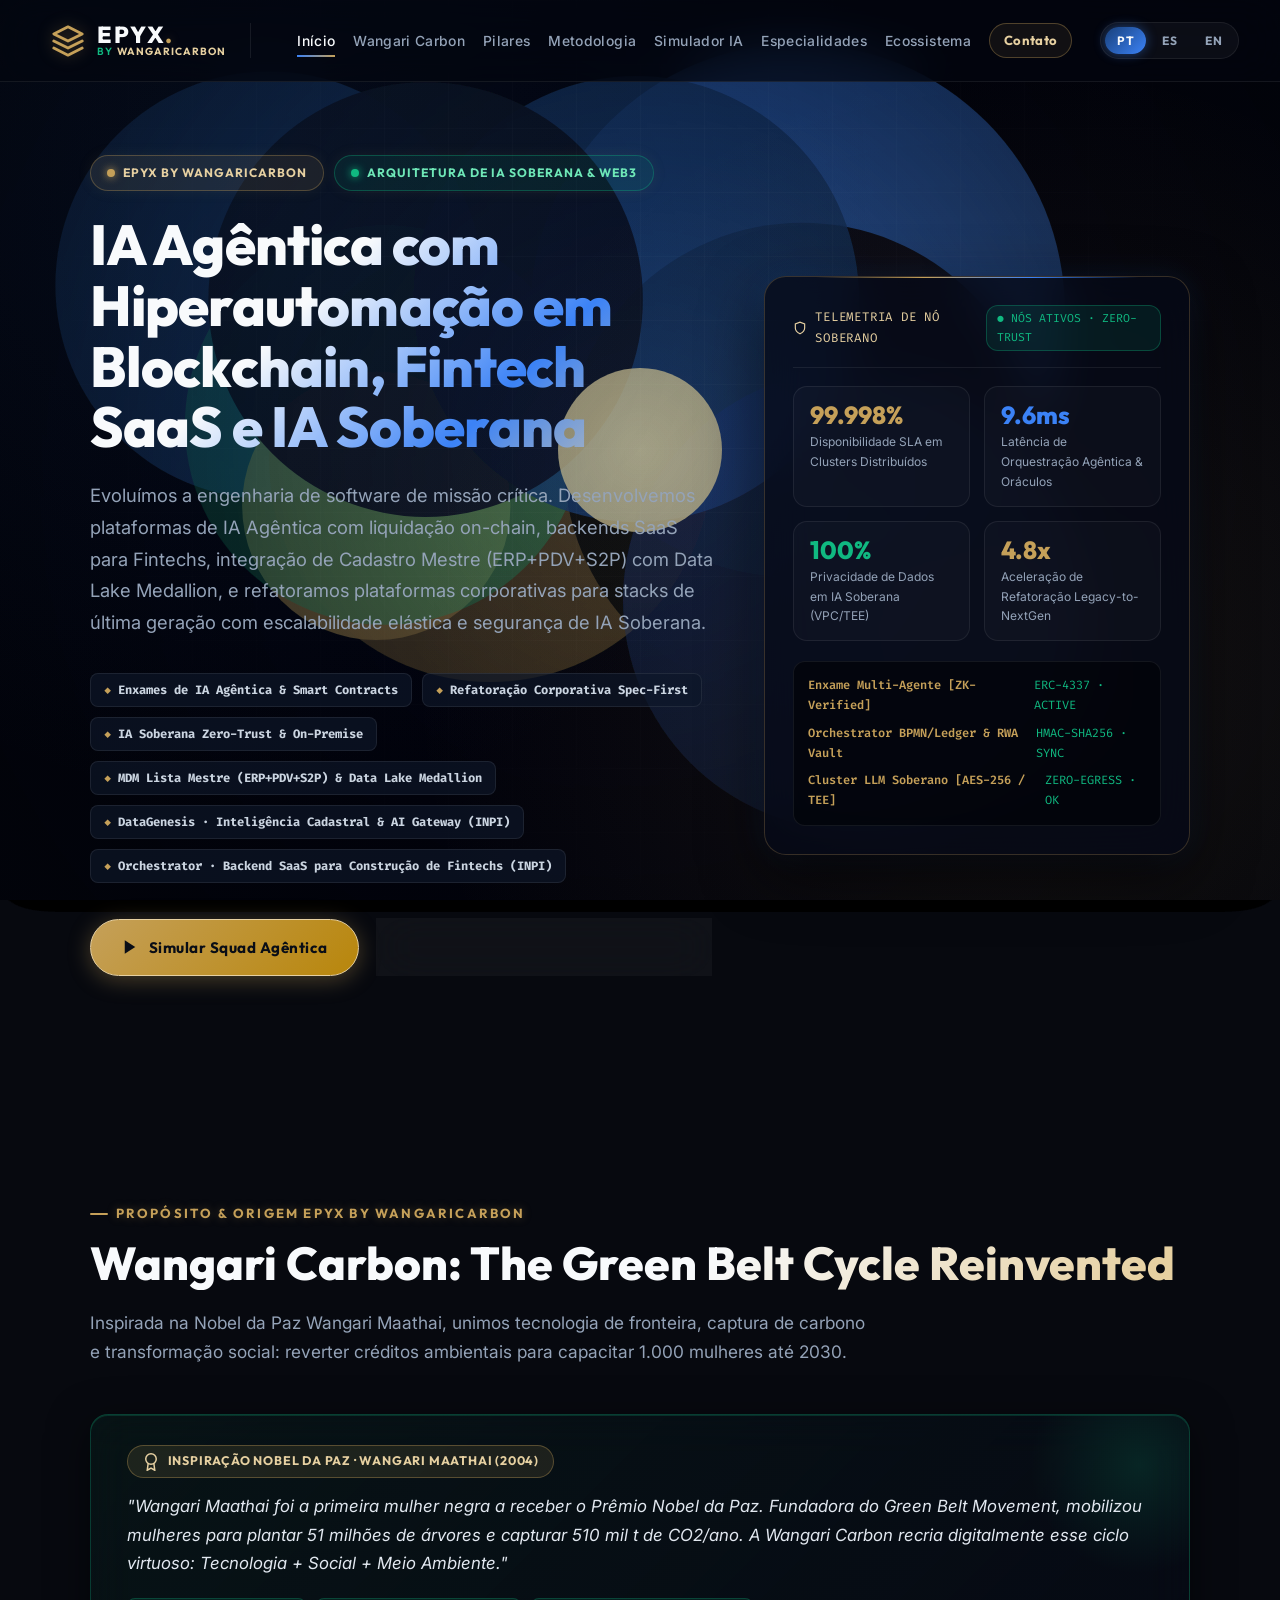
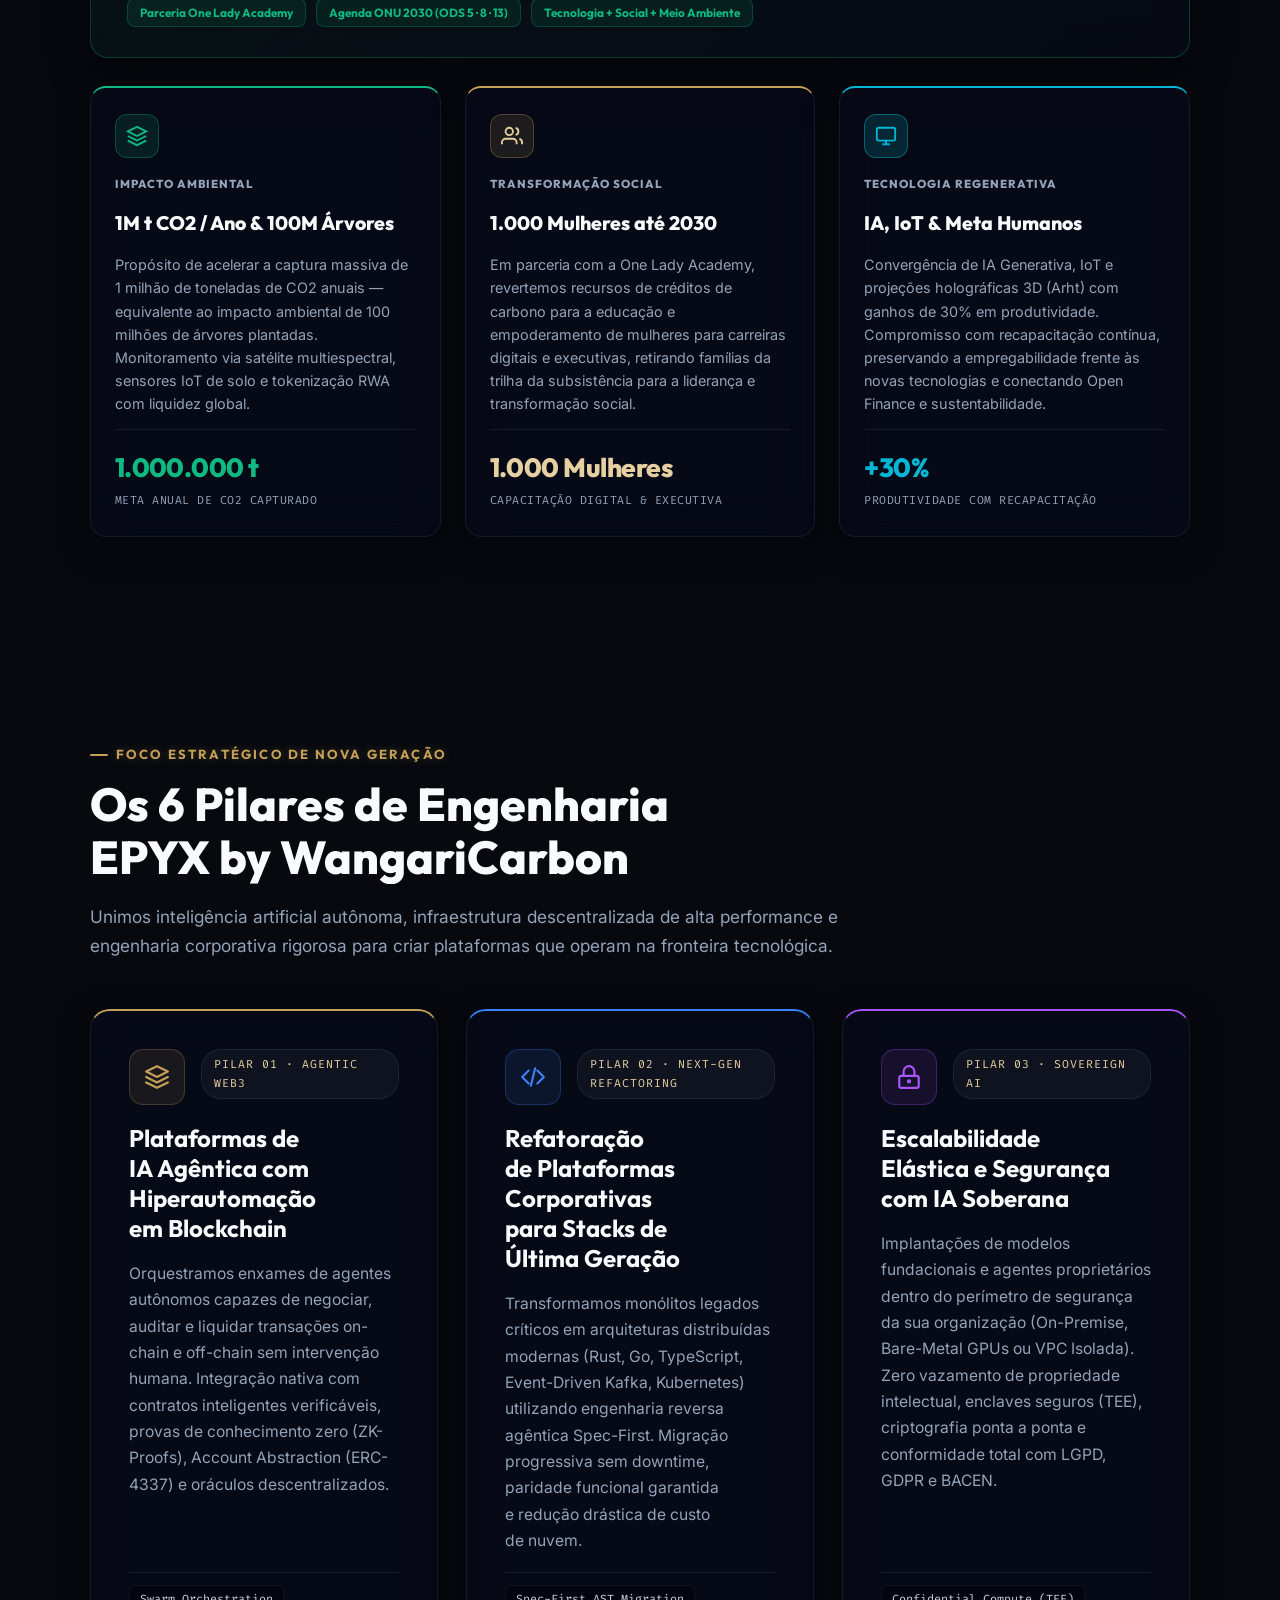
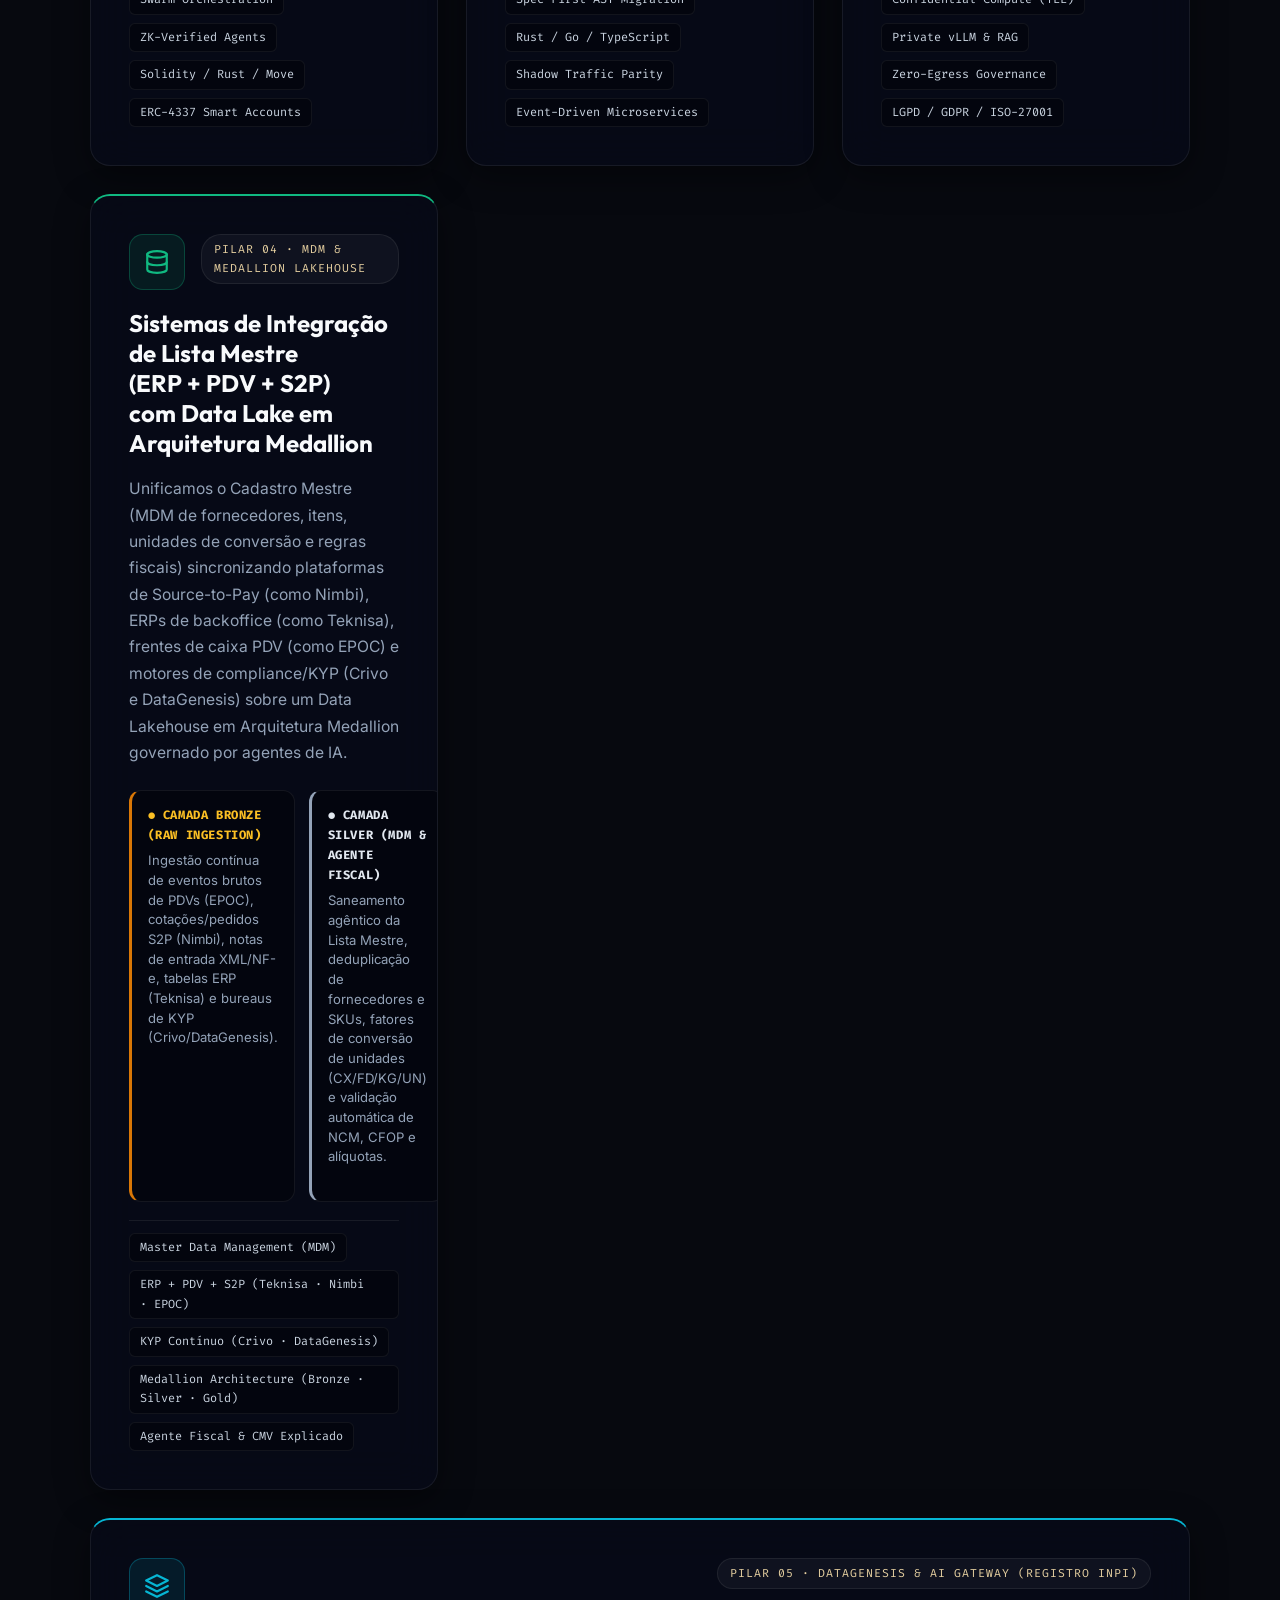
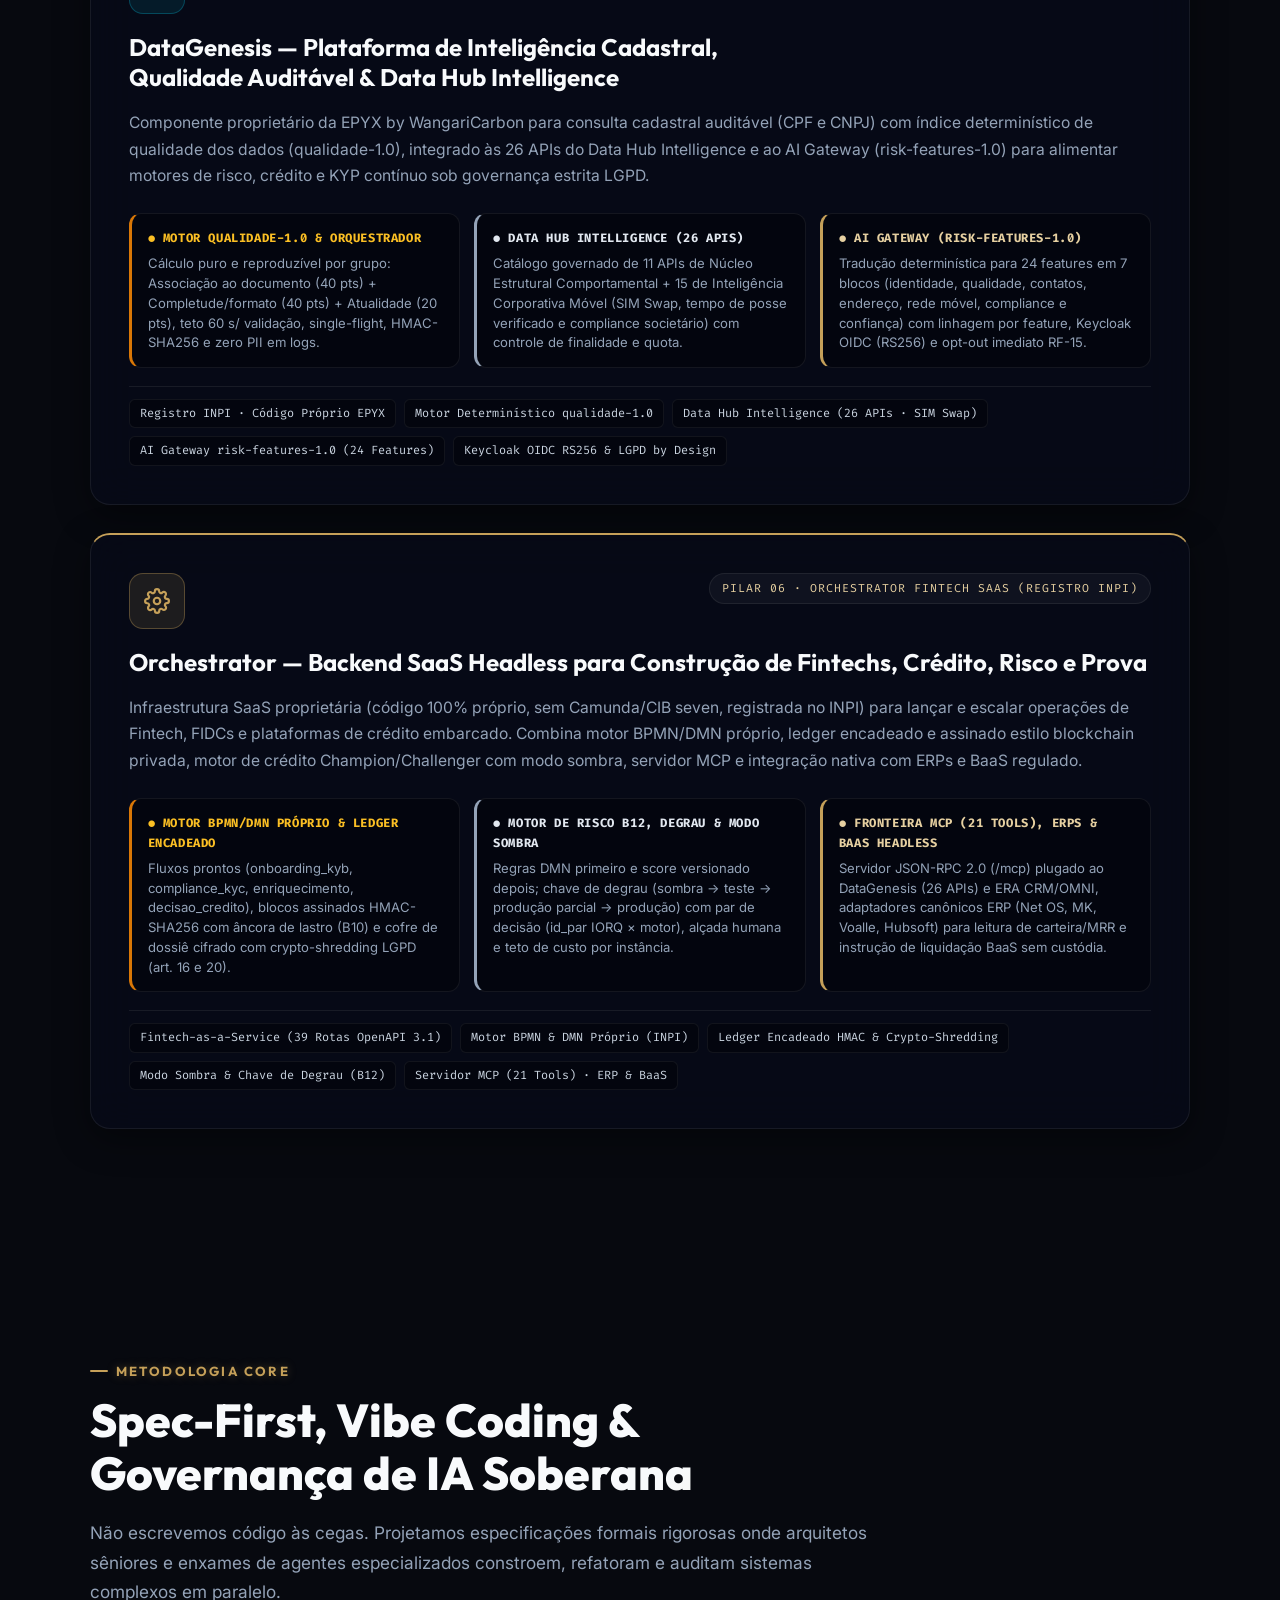
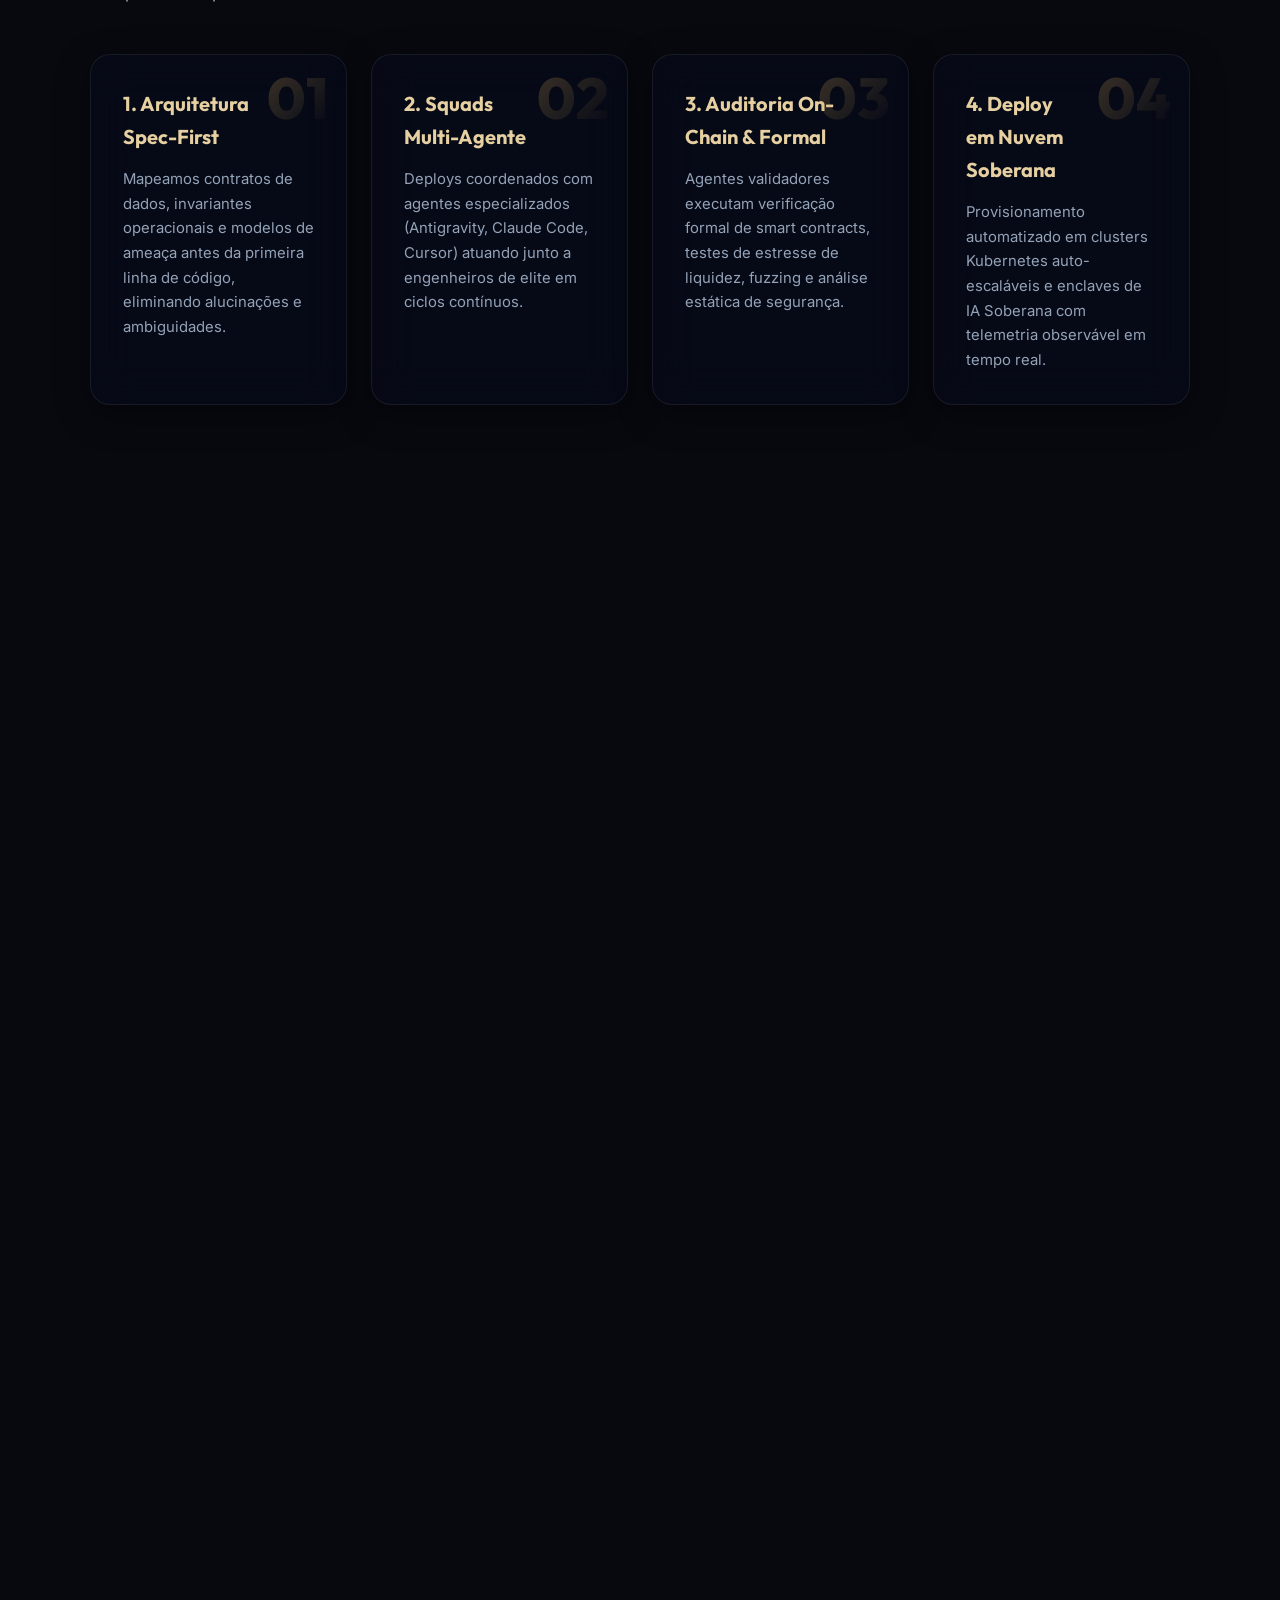
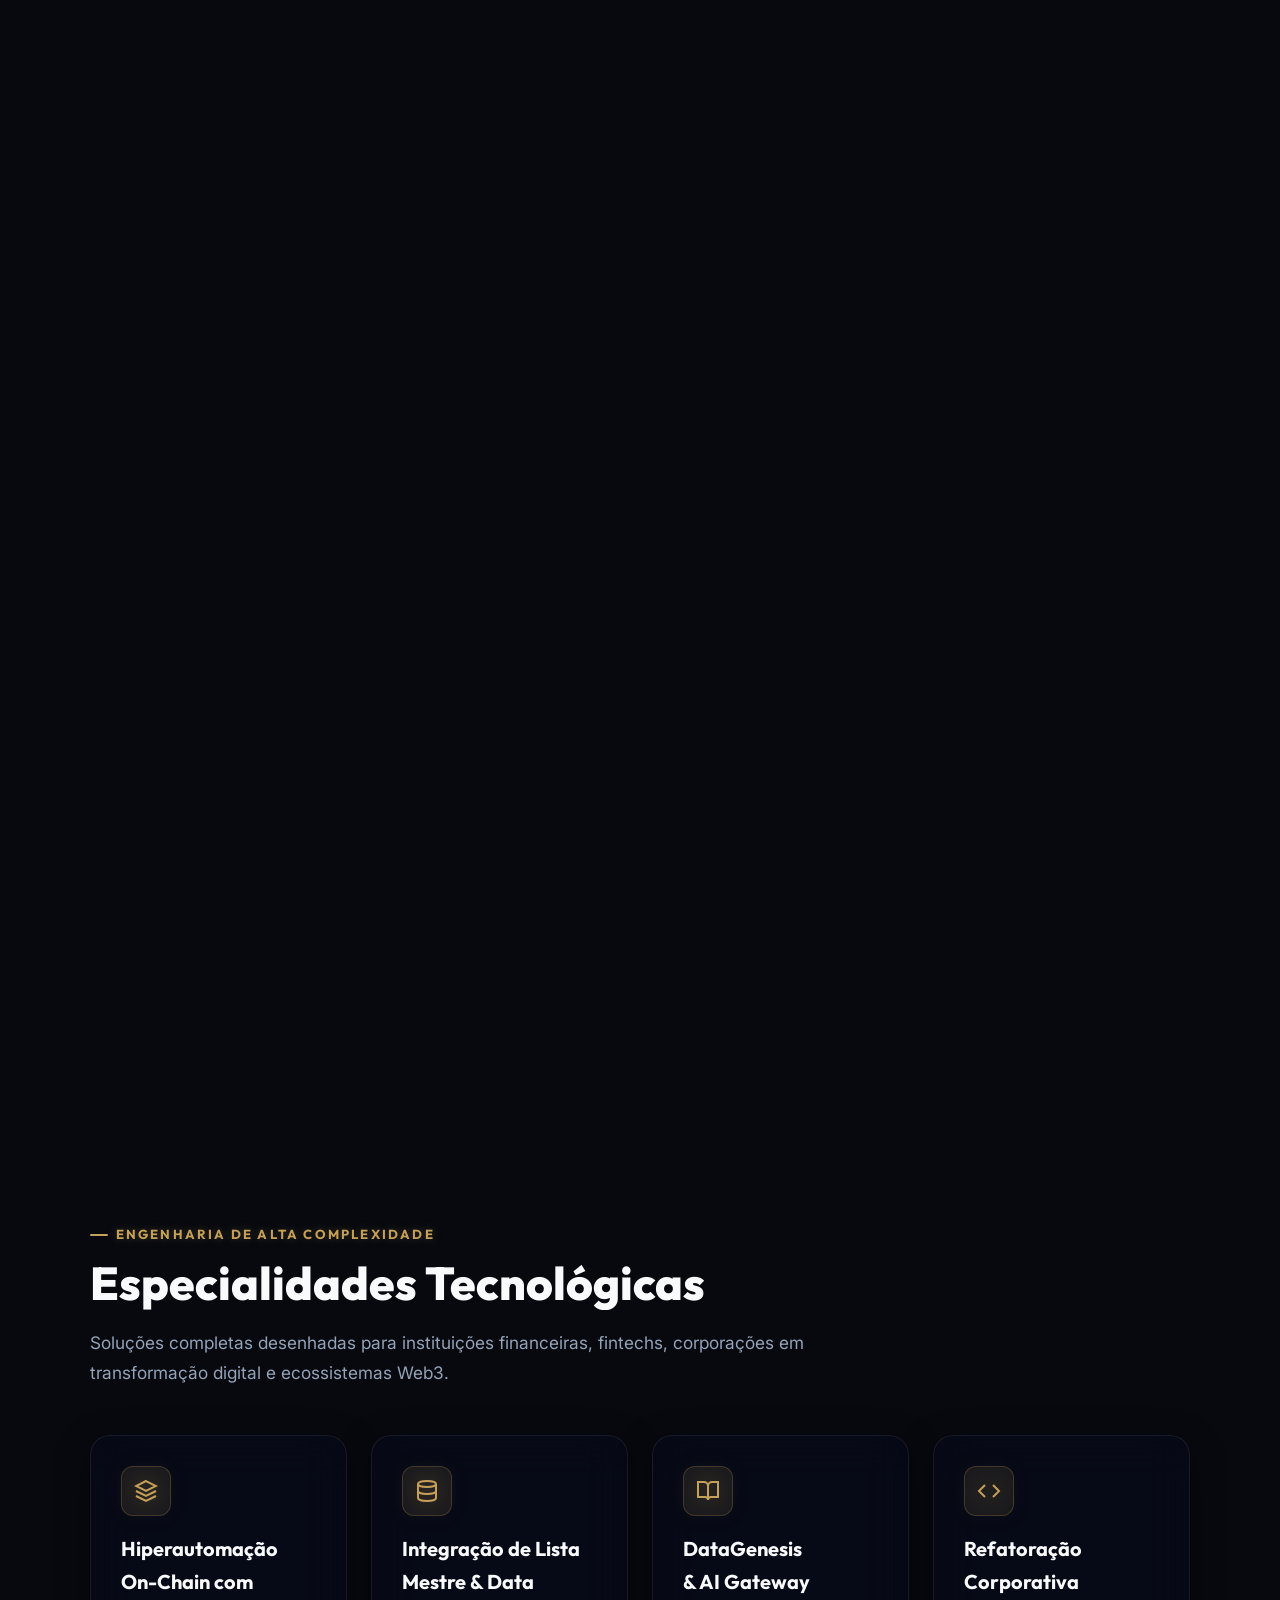
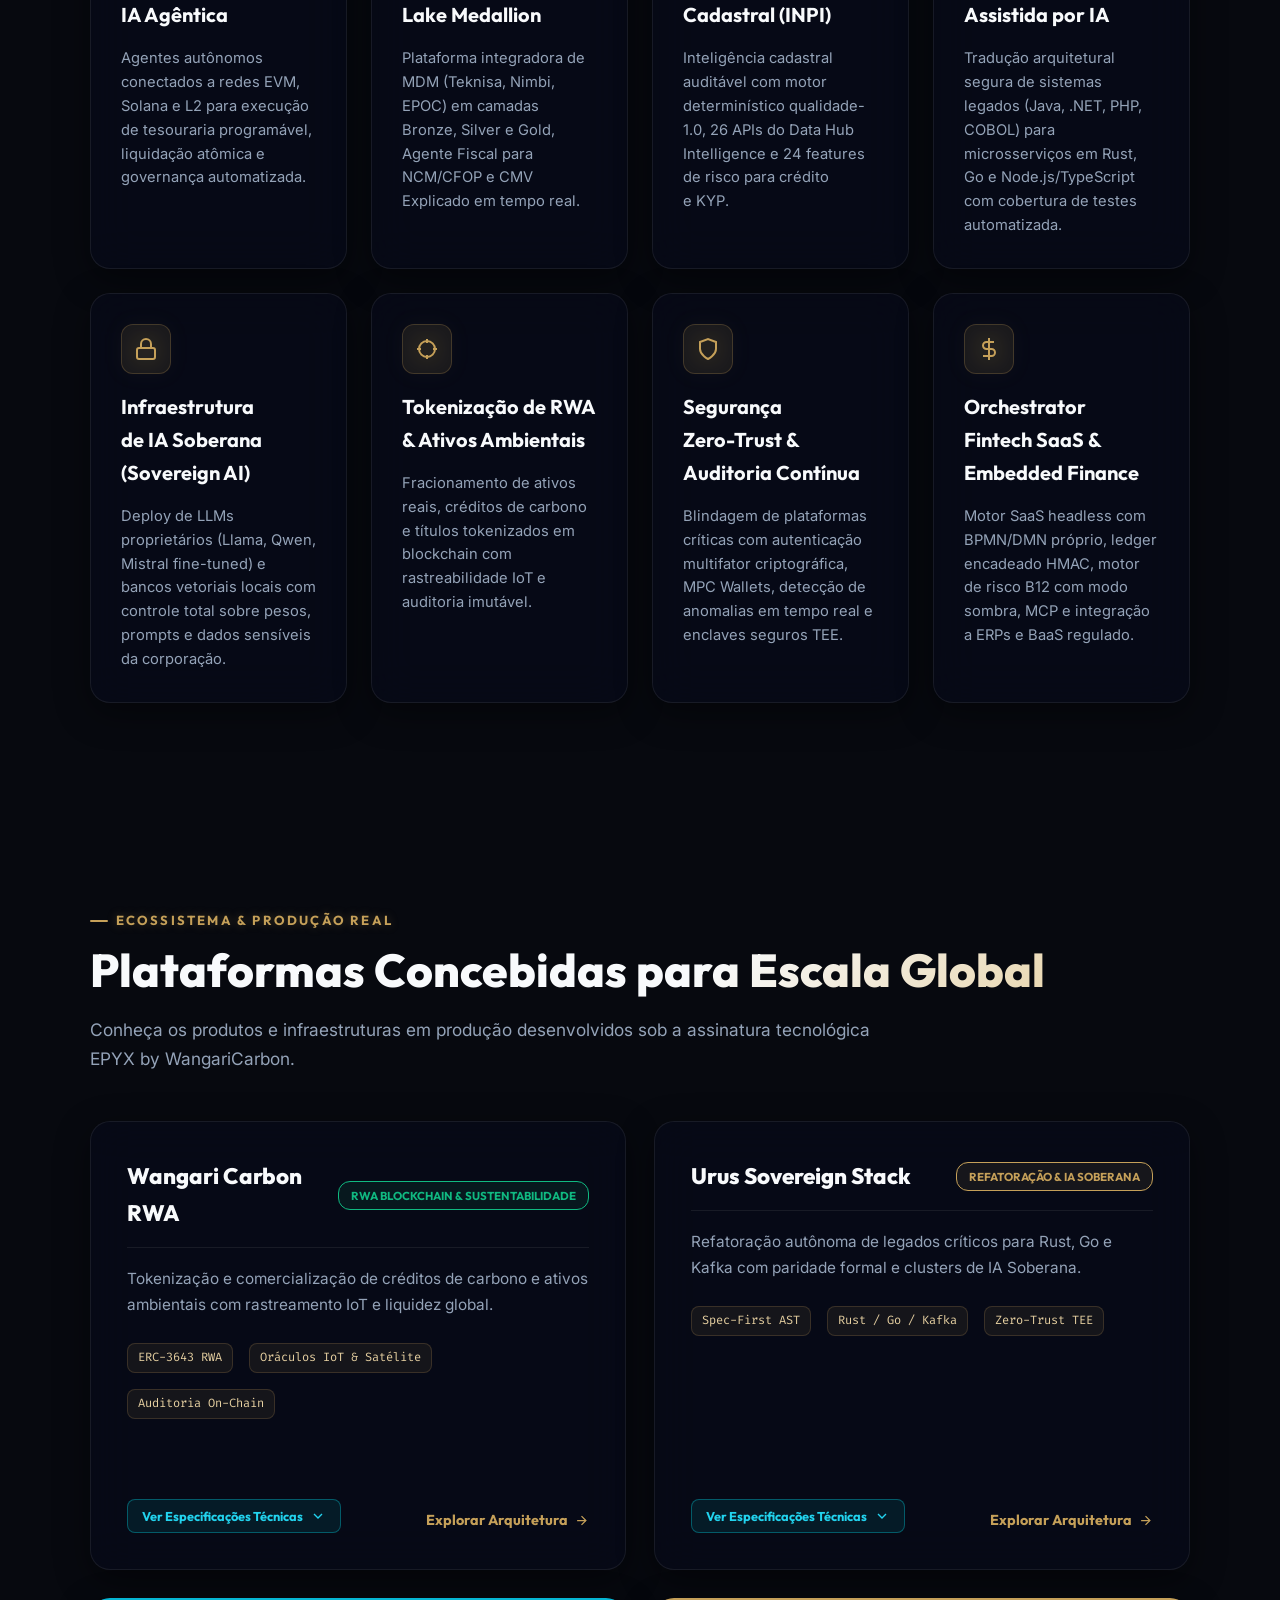
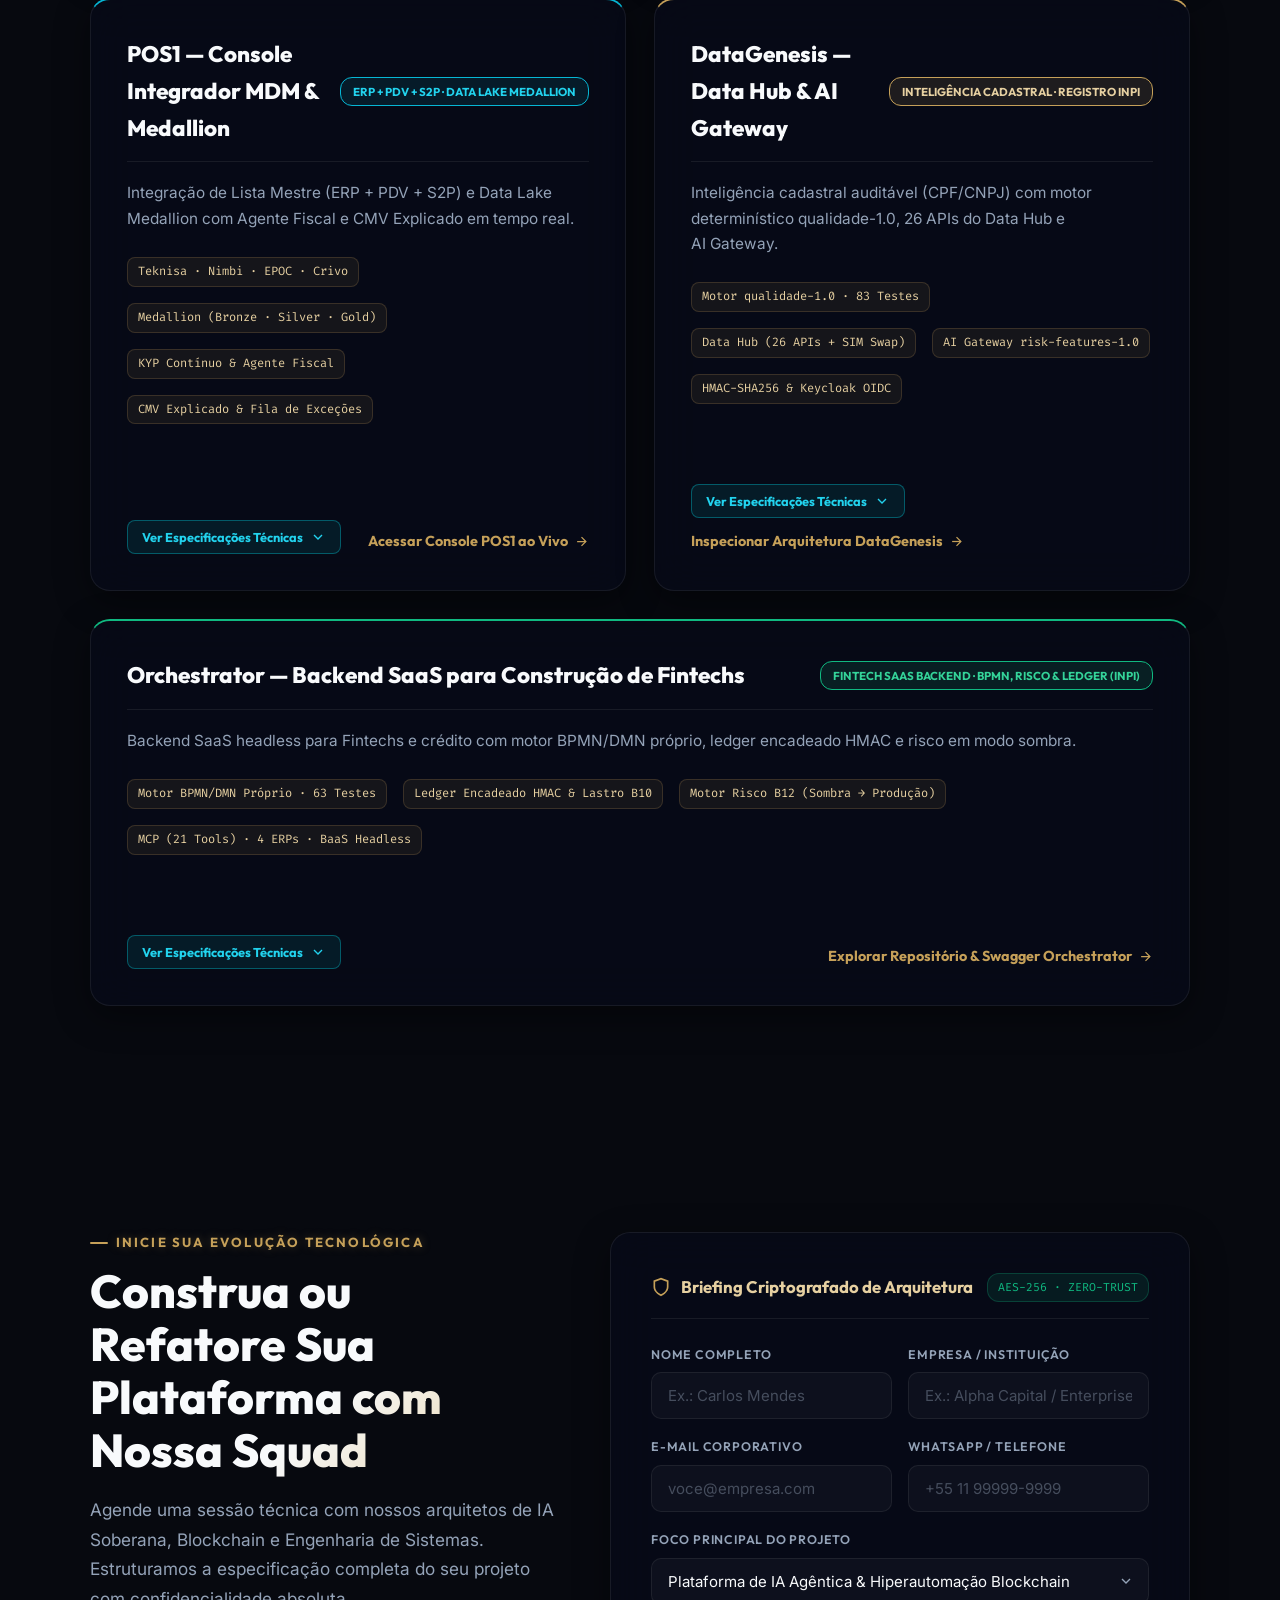
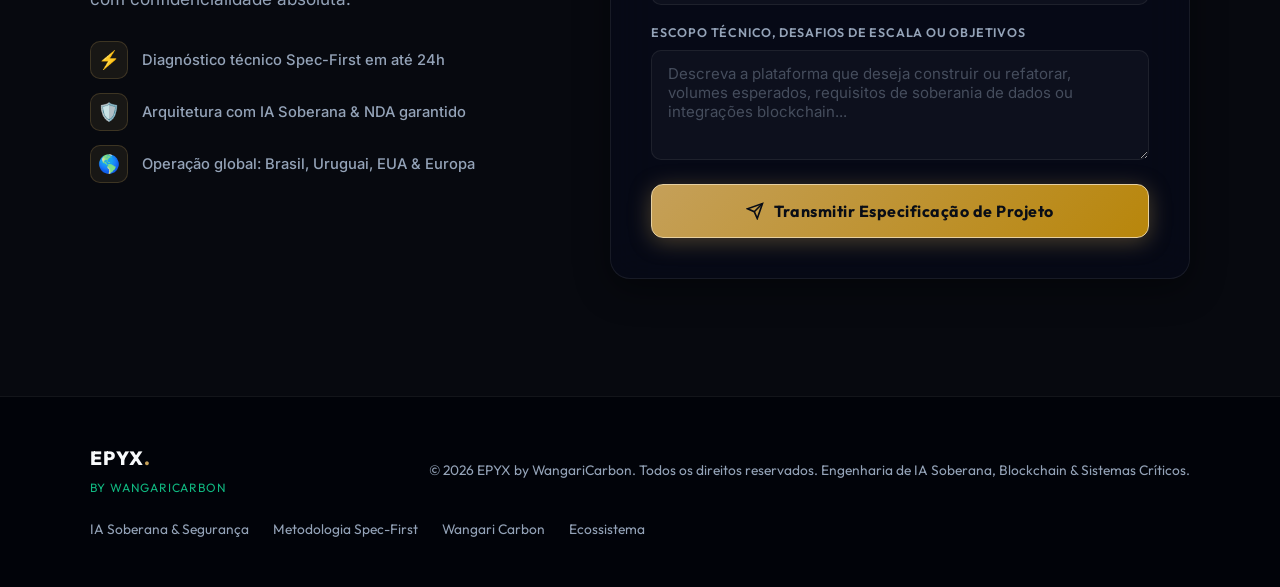
==== commit 0c7296d5: "feat: ingest wangaricarbon.com.br content, create Wangari Carbon section and add to main nav" ====
--- a/index.html
+++ b/index.html
@@ -48,6 +48,7 @@
     <nav class="navbar-nav" aria-label="Primary Navigation">
       <ul class="nav-menu">
         <li><a href="#home" class="nav-link active" data-i18n="nav.home">Início</a></li>
+        <li><a href="#wangari" class="nav-link" data-i18n="nav.wangari">Wangari Carbon</a></li>
         <li><a href="#pillars" class="nav-link" data-i18n="nav.pillars">Pilares</a></li>
         <li><a href="#methodology" class="nav-link" data-i18n="nav.methodology">Metodologia</a></li>
         <li><a href="#simulator" class="nav-link" data-i18n="nav.simulator">Simulador IA</a></li>
@@ -158,6 +159,94 @@
             </div>
           </div>
         </aside>
+      </div>
+    </section>
+
+    <!-- Wangari Carbon Foundation Section -->
+    <section id="wangari" class="wangari-section fade-in-section">
+      <div class="section-header">
+        <span class="section-tag" data-i18n="wangari.subtitle">Propósito &amp; Origem EPYX by WangariCarbon</span>
+        <h2 class="section-title" data-i18n="wangari.title">Wangari Carbon: The Green Belt Cycle Reinvented</h2>
+        <p class="section-desc" data-i18n="wangari.desc">Inspirada na Nobel da Paz Wangari Maathai, unimos tecnologia de fronteira, captura de carbono e transformação social: reverter créditos ambientais para capacitar 1.000 mulheres até 2030.</p>
+      </div>
+
+      <!-- Narrative Banner / Quote -->
+      <div class="glass-card wangari-hero-card">
+        <div class="wangari-quote-content">
+          <div class="wangari-nobel-badge">
+            <svg width="18" height="18" viewBox="0 0 24 24" fill="none" stroke="currentColor" stroke-width="2">
+              <circle cx="12" cy="8" r="7"></circle>
+              <polyline points="8.21 13.89 7 23 12 20 17 23 15.79 13.88"></polyline>
+            </svg>
+            <span data-i18n="wangari.badge">Inspiração Nobel da Paz · Wangari Maathai (2004)</span>
+          </div>
+          <blockquote class="wangari-quote-text" data-i18n="wangari.quote">
+            "Wangari Maathai foi a primeira mulher negra a receber o Prêmio Nobel da Paz. Fundadora do Green Belt Movement, mobilizou mulheres para plantar 51 milhões de árvores e capturar 510 mil t de CO2/ano. A Wangari Carbon recria digitalmente esse ciclo virtuoso: Tecnologia + Social + Meio Ambiente."
+          </blockquote>
+          <div class="wangari-meta-row">
+            <span class="wangari-meta-pill" data-i18n="wangari.meta1">Parceria One Lady Academy</span>
+            <span class="wangari-meta-pill" data-i18n="wangari.meta2">Agenda ONU 2030 (ODS 5 · 8 · 13)</span>
+            <span class="wangari-meta-pill" data-i18n="wangari.meta3">Tecnologia + Social + Meio Ambiente</span>
+          </div>
+        </div>
+      </div>
+
+      <!-- 3 Pillars of Wangari Carbon: Environment, Social, Technology -->
+      <div class="wangari-pillars-grid">
+        <!-- Card 1: Meio Ambiente -->
+        <div class="glass-card wangari-card environment">
+          <div class="wangari-card-icon">
+            <svg viewBox="0 0 24 24" fill="none" stroke="currentColor" stroke-width="2">
+              <path d="M12 2L2 7l10 5 10-5-10-5z"></path>
+              <path d="M2 17l10 5 10-5"></path>
+              <path d="M2 12l10 5 10-5"></path>
+            </svg>
+          </div>
+          <span class="wangari-card-badge" data-i18n="wangari.card1.badge">IMPACTO AMBIENTAL</span>
+          <h3 data-i18n="wangari.card1.title">1M t CO2 / Ano &amp; 100M Árvores</h3>
+          <p data-i18n="wangari.card1.desc">Propósito de acelerar a captura massiva de 1 milhão de toneladas de CO2 anuais — equivalente ao impacto ambiental de 100 milhões de árvores plantadas. Monitoramento via satélite multiespectral, sensores IoT de solo e tokenização RWA com liquidez global.</p>
+          <div class="wangari-card-stat">
+            <span class="stat-number">1.000.000 t</span>
+            <span class="stat-label" data-i18n="wangari.card1.stat">Meta anual de CO2 capturado</span>
+          </div>
+        </div>
+
+        <!-- Card 2: Transformação Social -->
+        <div class="glass-card wangari-card social">
+          <div class="wangari-card-icon">
+            <svg viewBox="0 0 24 24" fill="none" stroke="currentColor" stroke-width="2">
+              <path d="M17 21v-2a4 4 0 0 0-4-4H5a4 4 0 0 0-4 4v2"></path>
+              <circle cx="9" cy="7" r="4"></circle>
+              <path d="M23 21v-2a4 4 0 0 0-3-3.87"></path>
+              <path d="M16 3.13a4 4 0 0 1 0 7.75"></path>
+            </svg>
+          </div>
+          <span class="wangari-card-badge" data-i18n="wangari.card2.badge">TRANSFORMAÇÃO SOCIAL</span>
+          <h3 data-i18n="wangari.card2.title">1.000 Mulheres até 2030</h3>
+          <p data-i18n="wangari.card2.desc">Em parceria com a One Lady Academy, revertemos recursos de créditos de carbono para a educação e empoderamento de mulheres para carreiras digitais e executivas, retirando famílias da trilha da subsistência para a liderança e transformação social.</p>
+          <div class="wangari-card-stat">
+            <span class="stat-number">1.000 Mulheres</span>
+            <span class="stat-label" data-i18n="wangari.card2.stat">Capacitação digital &amp; executiva</span>
+          </div>
+        </div>
+
+        <!-- Card 3: Tecnologia Regenerativa -->
+        <div class="glass-card wangari-card tech">
+          <div class="wangari-card-icon">
+            <svg viewBox="0 0 24 24" fill="none" stroke="currentColor" stroke-width="2">
+              <rect x="2" y="3" width="20" height="14" rx="2" ry="2"></rect>
+              <line x1="8" y1="21" x2="16" y2="21"></line>
+              <line x1="12" y1="17" x2="12" y2="21"></line>
+            </svg>
+          </div>
+          <span class="wangari-card-badge" data-i18n="wangari.card3.badge">TECNOLOGIA REGENERATIVA</span>
+          <h3 data-i18n="wangari.card3.title">IA, IoT &amp; Meta Humanos</h3>
+          <p data-i18n="wangari.card3.desc">Convergência de IA Generativa, IoT e projeções holográficas 3D (Arht) com ganhos de 30% em produtividade. Compromisso com recapacitação contínua, preservando a empregabilidade frente às novas tecnologias e conectando Open Finance e sustentabilidade.</p>
+          <div class="wangari-card-stat">
+            <span class="stat-number">+30%</span>
+            <span class="stat-label" data-i18n="wangari.card3.stat">Produtividade com recapacitação</span>
+          </div>
+        </div>
       </div>
     </section>
 
@@ -1135,6 +1224,7 @@
     <div class="footer-links">
       <a href="#pillars" data-i18n="footer.link.security">IA Soberana &amp; Segurança</a>
       <a href="#methodology" data-i18n="footer.link.spec">Metodologia Spec-First</a>
+      <a href="#wangari" data-i18n="nav.wangari">Wangari Carbon</a>
       <a href="#cases" data-i18n="nav.cases">Ecossistema</a>
     </div>
   </footer>
--- a/css/styles.css
+++ b/css/styles.css
@@ -2071,3 +2071,225 @@
     text-align: center;
   }
 }
+
+
+/* ==========================================================================
+   Wangari Carbon Section Styles
+   ========================================================================== */
+.wangari-section {
+  position: relative;
+  margin-top: 40px;
+}
+
+.wangari-hero-card {
+  border: 1px solid rgba(16, 185, 129, 0.28);
+  background: linear-gradient(135deg, rgba(16, 185, 129, 0.06) 0%, rgba(6, 10, 22, 0.7) 100%);
+  border-radius: 18px;
+  padding: 30px 36px;
+  margin-bottom: 28px;
+  position: relative;
+  overflow: hidden;
+  box-shadow: 0 10px 40px rgba(0, 0, 0, 0.5), inset 0 1px 0 rgba(16, 185, 129, 0.2);
+}
+
+.wangari-hero-card::before {
+  content: '';
+  position: absolute;
+  top: -60px;
+  right: -60px;
+  width: 220px;
+  height: 220px;
+  background: radial-gradient(circle, rgba(16, 185, 129, 0.15) 0%, transparent 70%);
+  pointer-events: none;
+}
+
+.wangari-quote-content {
+  display: flex;
+  flex-direction: column;
+  gap: 14px;
+}
+
+.wangari-nobel-badge {
+  display: inline-flex;
+  align-items: center;
+  gap: 8px;
+  background: rgba(197, 160, 89, 0.12);
+  border: 1px solid rgba(197, 160, 89, 0.35);
+  color: var(--gold-light);
+  font-family: var(--font-heading);
+  font-size: 0.78rem;
+  font-weight: 700;
+  text-transform: uppercase;
+  letter-spacing: 0.8px;
+  padding: 5px 14px;
+  border-radius: 20px;
+  align-self: flex-start;
+}
+
+.wangari-nobel-badge svg {
+  stroke: var(--gold-light);
+}
+
+.wangari-quote-text {
+  font-family: var(--font-sans);
+  font-size: 1.05rem;
+  line-height: 1.7;
+  color: #e2e8f0;
+  font-style: italic;
+  margin: 0;
+  position: relative;
+}
+
+.wangari-meta-row {
+  display: flex;
+  flex-wrap: wrap;
+  gap: 10px;
+  padding-top: 6px;
+}
+
+.wangari-meta-pill {
+  font-family: var(--font-heading);
+  font-size: 0.74rem;
+  font-weight: 700;
+  color: var(--emerald);
+  background: rgba(16, 185, 129, 0.1);
+  border: 1px solid rgba(16, 185, 129, 0.25);
+  padding: 4px 12px;
+  border-radius: 8px;
+}
+
+.wangari-pillars-grid {
+  display: grid;
+  grid-template-columns: repeat(3, 1fr);
+  gap: 24px;
+}
+
+.wangari-card {
+  display: flex;
+  flex-direction: column;
+  gap: 14px;
+  border-radius: 16px;
+  padding: 26px 24px;
+  transition: transform var(--transition-medium), border-color var(--transition-fast), box-shadow var(--transition-fast);
+}
+
+.wangari-card:hover {
+  transform: translateY(-4px);
+  box-shadow: 0 12px 35px rgba(0, 0, 0, 0.6);
+}
+
+.wangari-card.environment {
+  border-top: 2px solid var(--emerald);
+}
+.wangari-card.environment:hover {
+  border-color: var(--emerald);
+}
+
+.wangari-card.social {
+  border-top: 2px solid var(--gold-primary);
+}
+.wangari-card.social:hover {
+  border-color: var(--gold-light);
+}
+
+.wangari-card.tech {
+  border-top: 2px solid var(--cyan);
+}
+.wangari-card.tech:hover {
+  border-color: var(--cyan);
+}
+
+.wangari-card-icon {
+  width: 44px;
+  height: 44px;
+  border-radius: 12px;
+  display: flex;
+  align-items: center;
+  justify-content: center;
+  background: rgba(255, 255, 255, 0.05);
+  border: 1px solid rgba(255, 255, 255, 0.1);
+  margin-bottom: 2px;
+}
+
+.wangari-card.environment .wangari-card-icon {
+  background: rgba(16, 185, 129, 0.12);
+  border-color: rgba(16, 185, 129, 0.3);
+  color: var(--emerald);
+}
+.wangari-card.social .wangari-card-icon {
+  background: rgba(197, 160, 89, 0.12);
+  border-color: rgba(197, 160, 89, 0.3);
+  color: var(--gold-light);
+}
+.wangari-card.tech .wangari-card-icon {
+  background: rgba(0, 240, 255, 0.12);
+  border-color: rgba(0, 240, 255, 0.3);
+  color: var(--cyan);
+}
+
+.wangari-card-icon svg {
+  width: 22px;
+  height: 22px;
+  stroke: currentColor;
+}
+
+.wangari-card-badge {
+  font-family: var(--font-heading);
+  font-size: 0.72rem;
+  font-weight: 800;
+  letter-spacing: 1px;
+  text-transform: uppercase;
+  color: var(--text-muted);
+}
+
+.wangari-card h3 {
+  font-family: var(--font-heading);
+  font-size: 1.22rem;
+  font-weight: 800;
+  color: var(--text-main);
+  margin: 0;
+}
+
+.wangari-card p {
+  font-size: 0.9rem;
+  line-height: 1.6;
+  color: var(--text-muted);
+  margin: 0;
+}
+
+.wangari-card-stat {
+  margin-top: auto;
+  padding-top: 16px;
+  border-top: 1px solid rgba(255, 255, 255, 0.07);
+  display: flex;
+  flex-direction: column;
+  gap: 2px;
+}
+
+.wangari-card-stat .stat-number {
+  font-family: var(--font-heading);
+  font-size: 1.65rem;
+  font-weight: 800;
+  letter-spacing: -0.02em;
+}
+
+.wangari-card.environment .stat-number { color: var(--emerald); }
+.wangari-card.social .stat-number { color: var(--gold-light); }
+.wangari-card.tech .stat-number { color: var(--cyan); }
+
+.wangari-card-stat .stat-label {
+  font-family: var(--font-code);
+  font-size: 0.72rem;
+  color: var(--text-muted);
+  text-transform: uppercase;
+  letter-spacing: 0.5px;
+}
+
+@media (max-width: 900px) {
+  .wangari-pillars-grid {
+    grid-template-columns: 1fr;
+  }
+  .wangari-hero-card {
+    padding: 22px 20px;
+  }
+}
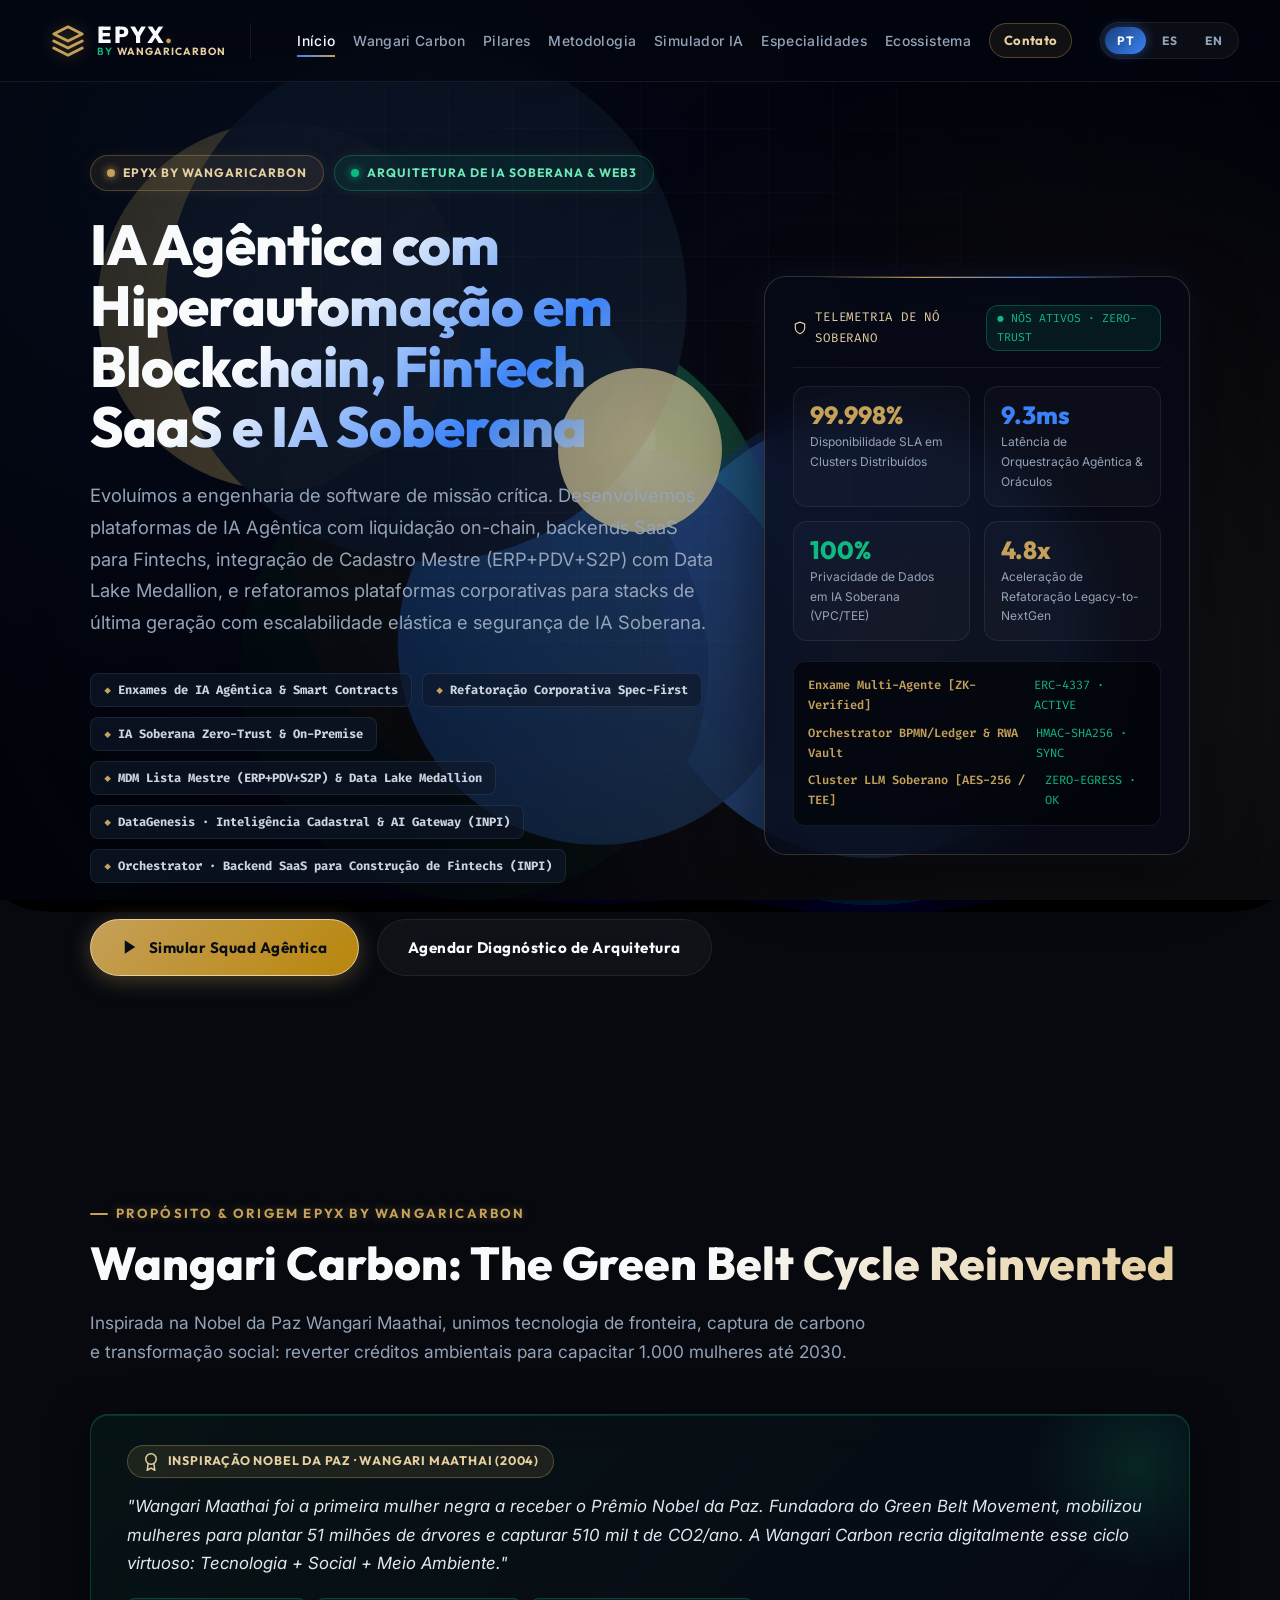
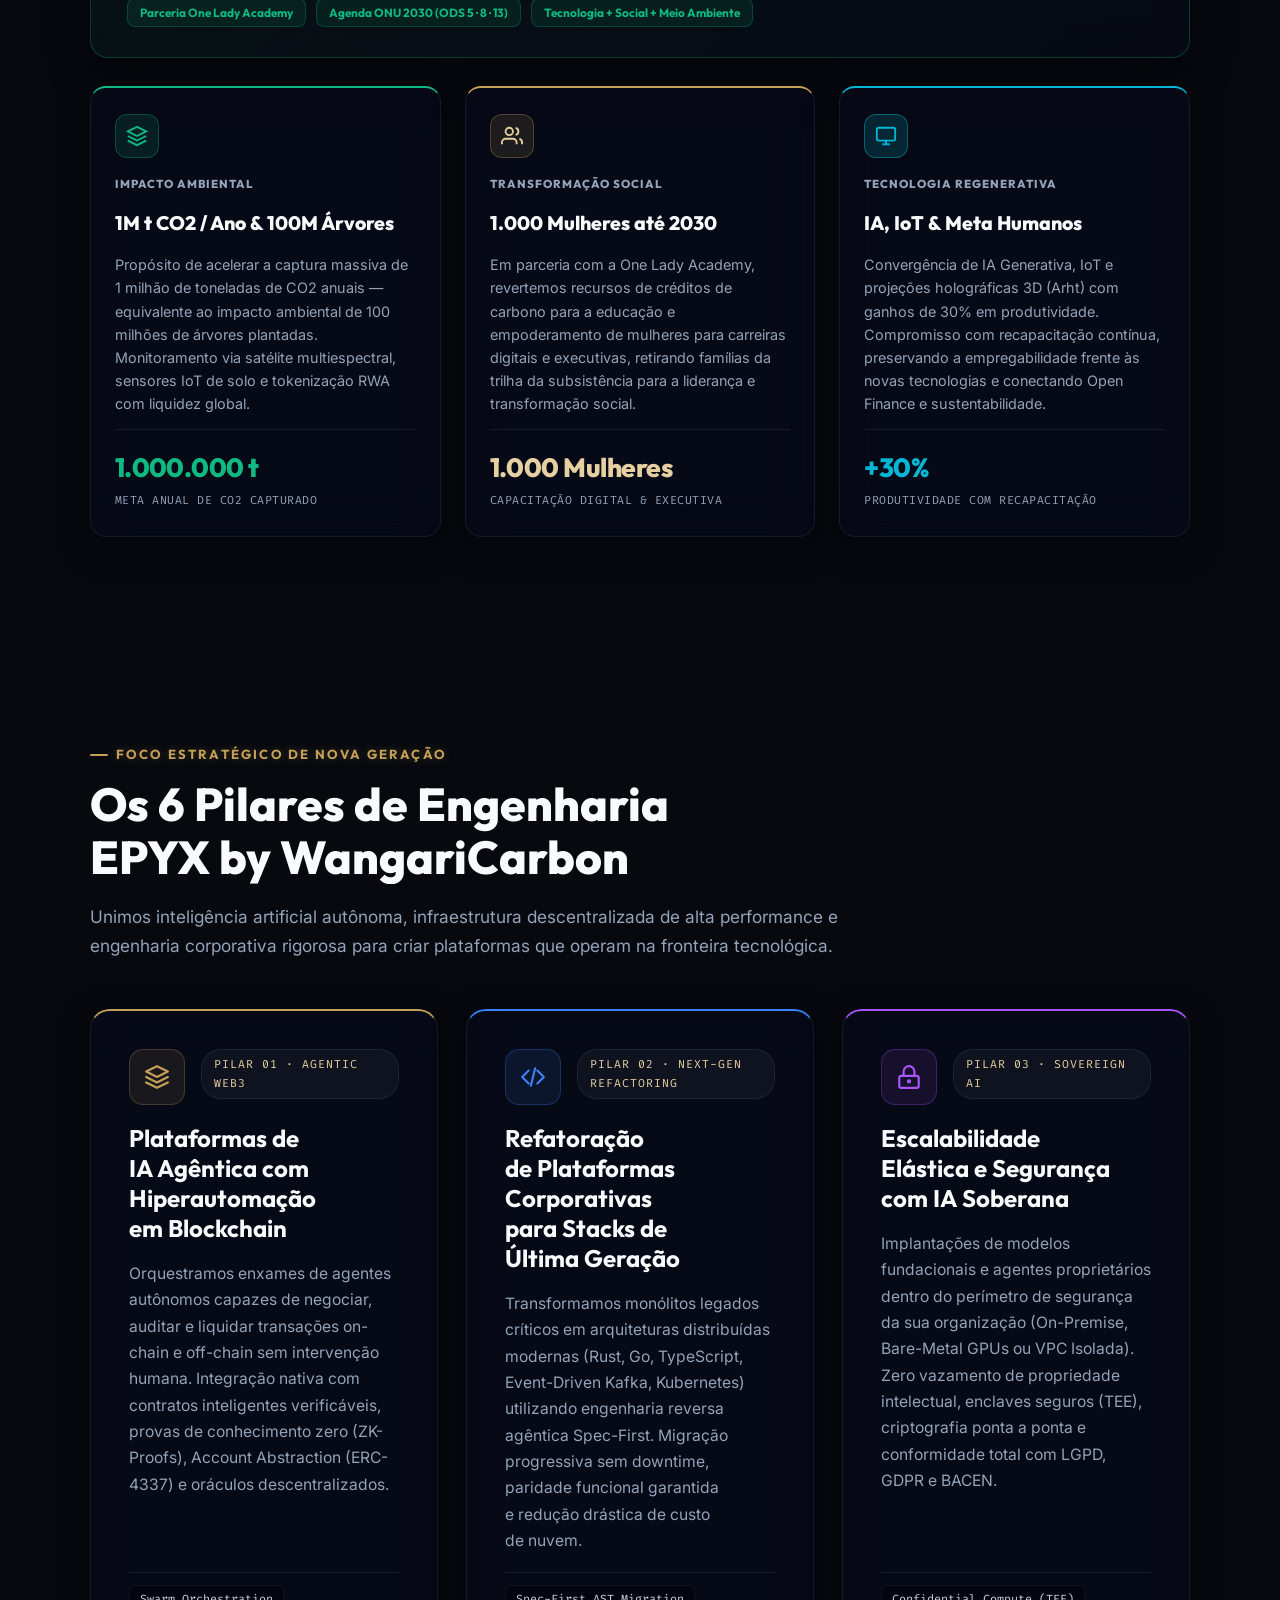
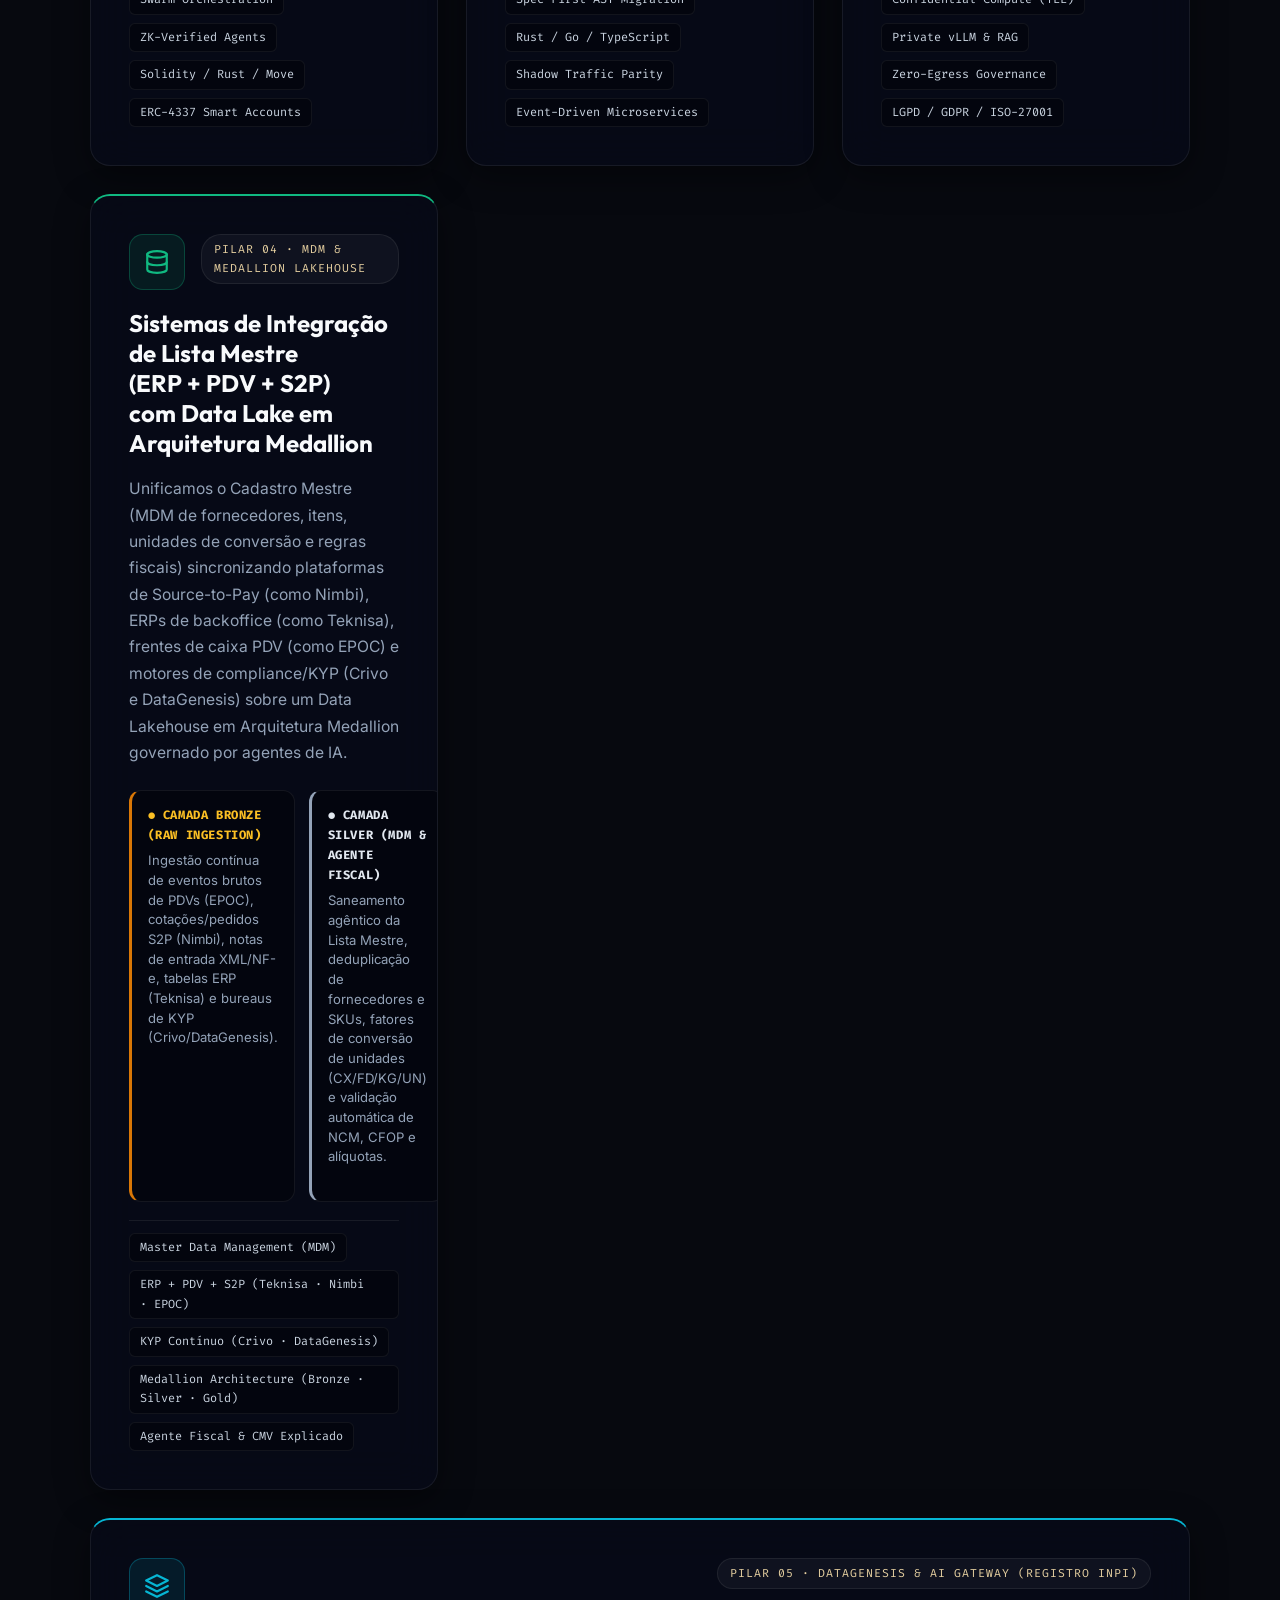
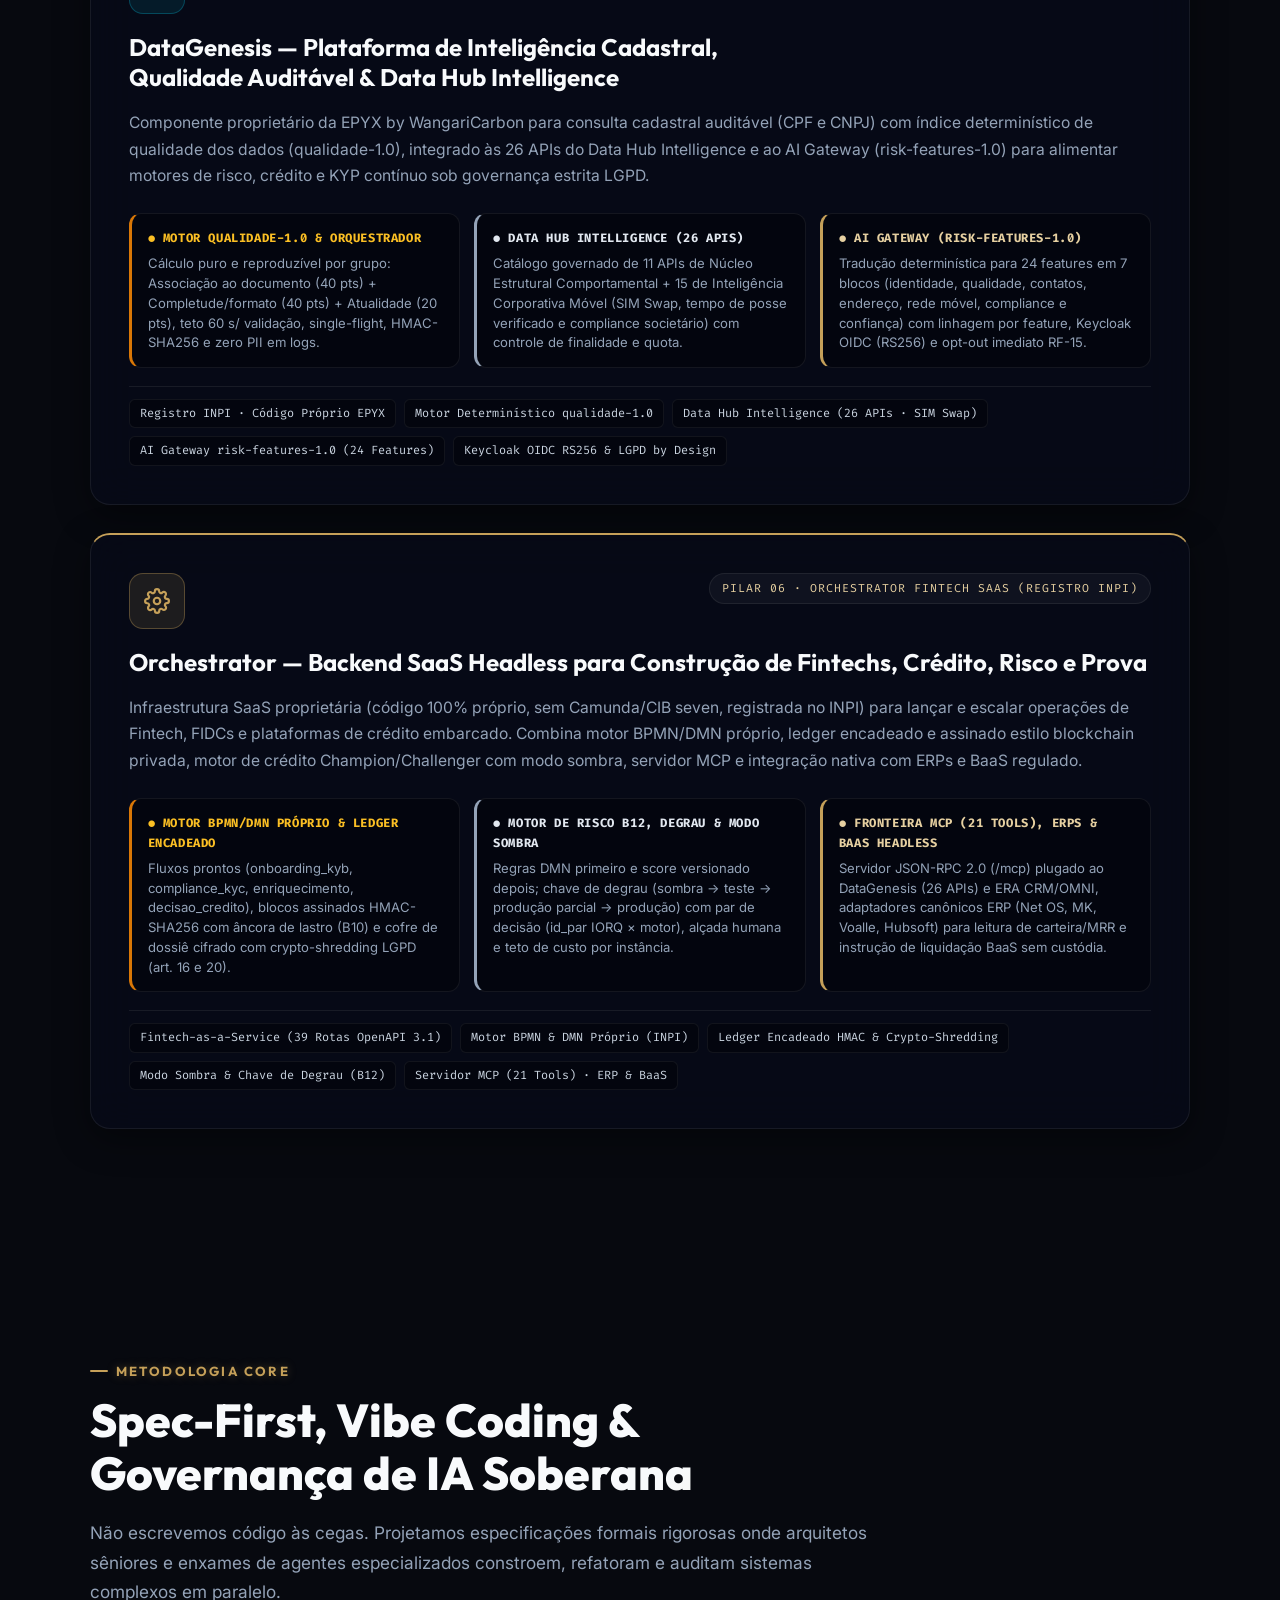
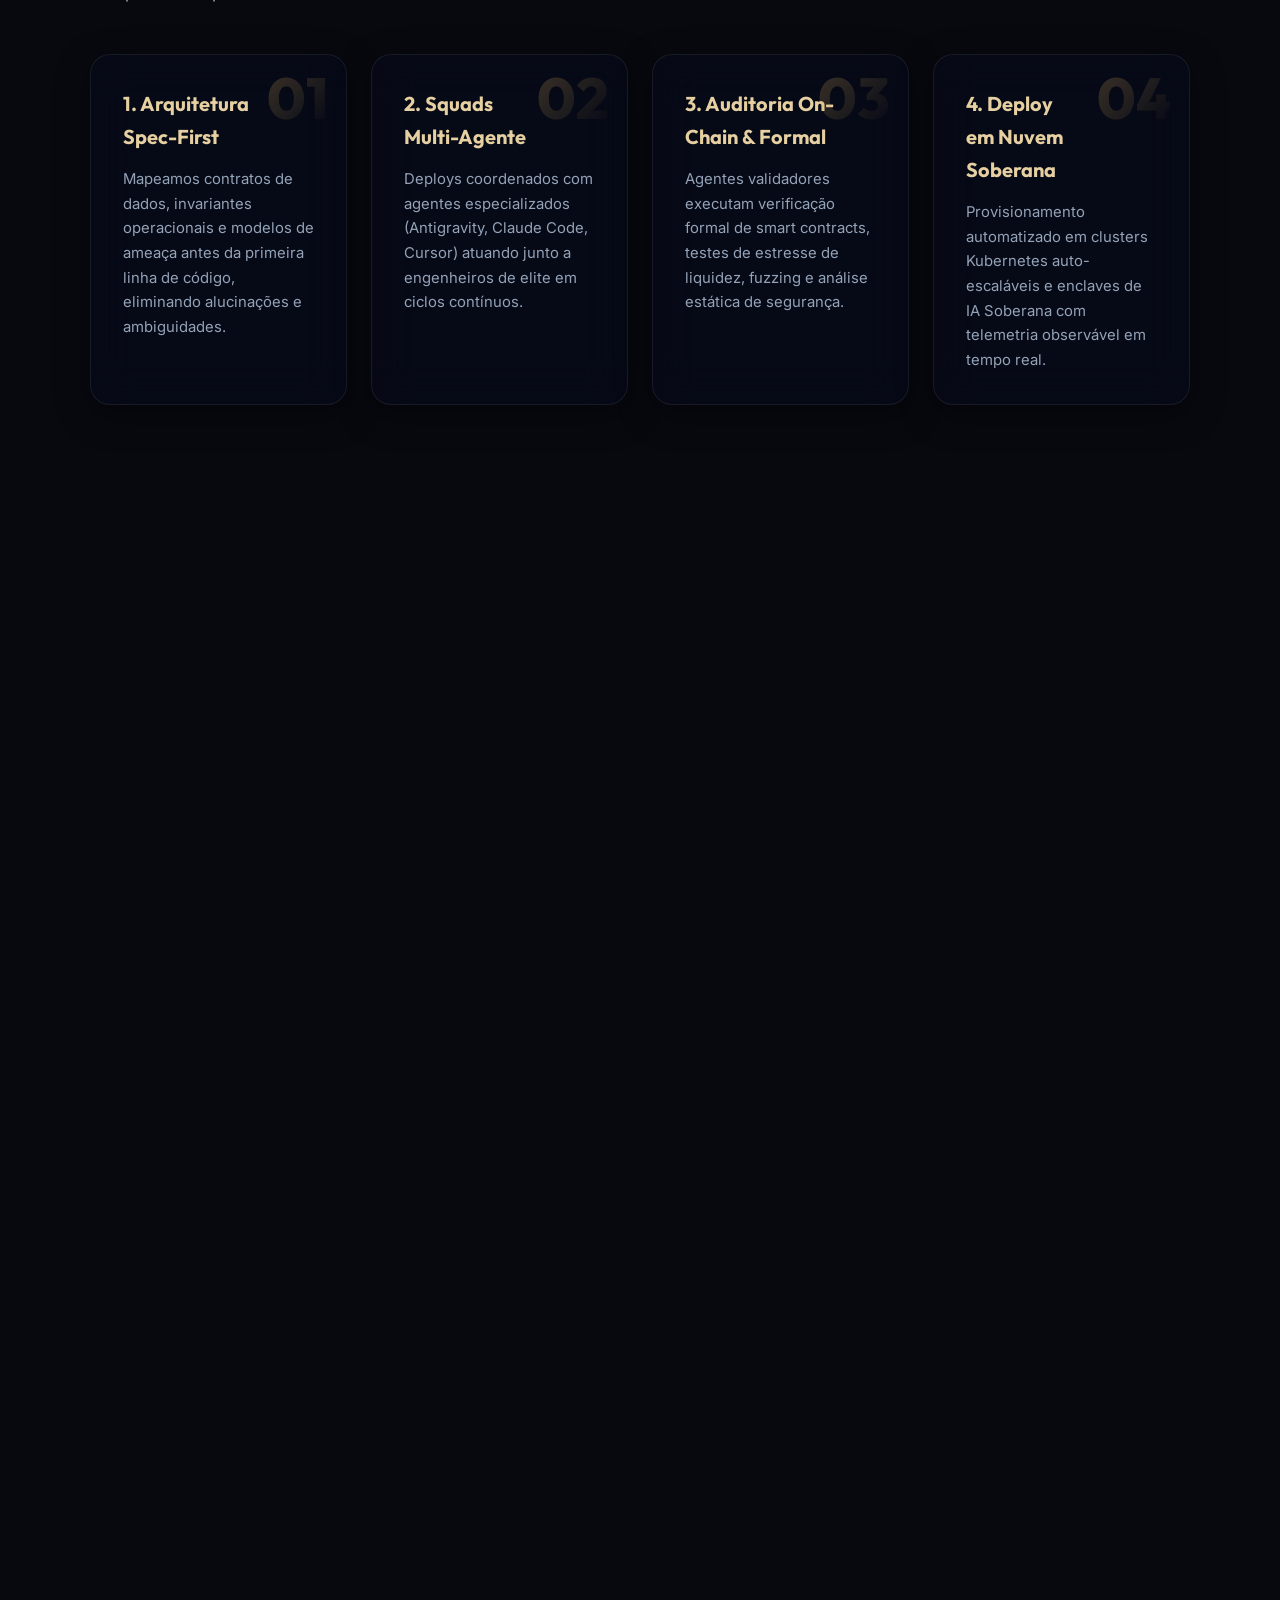
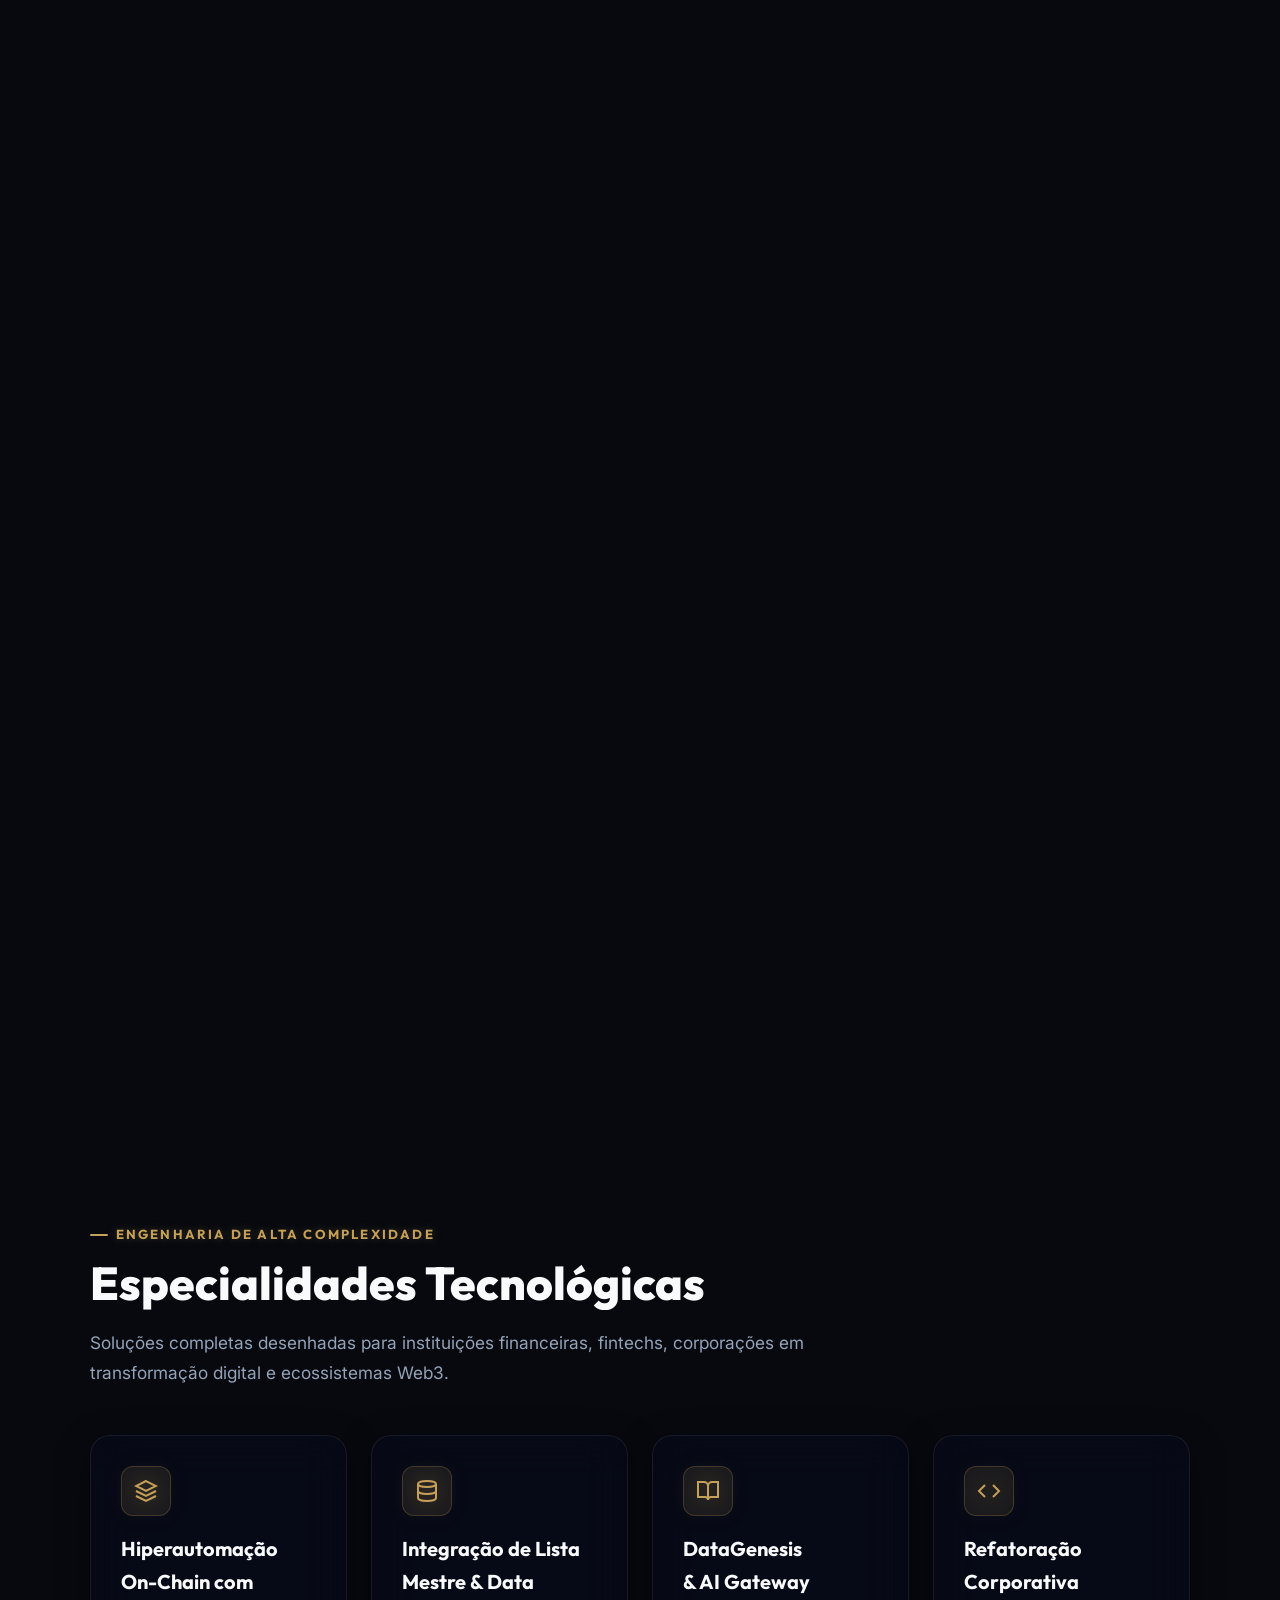
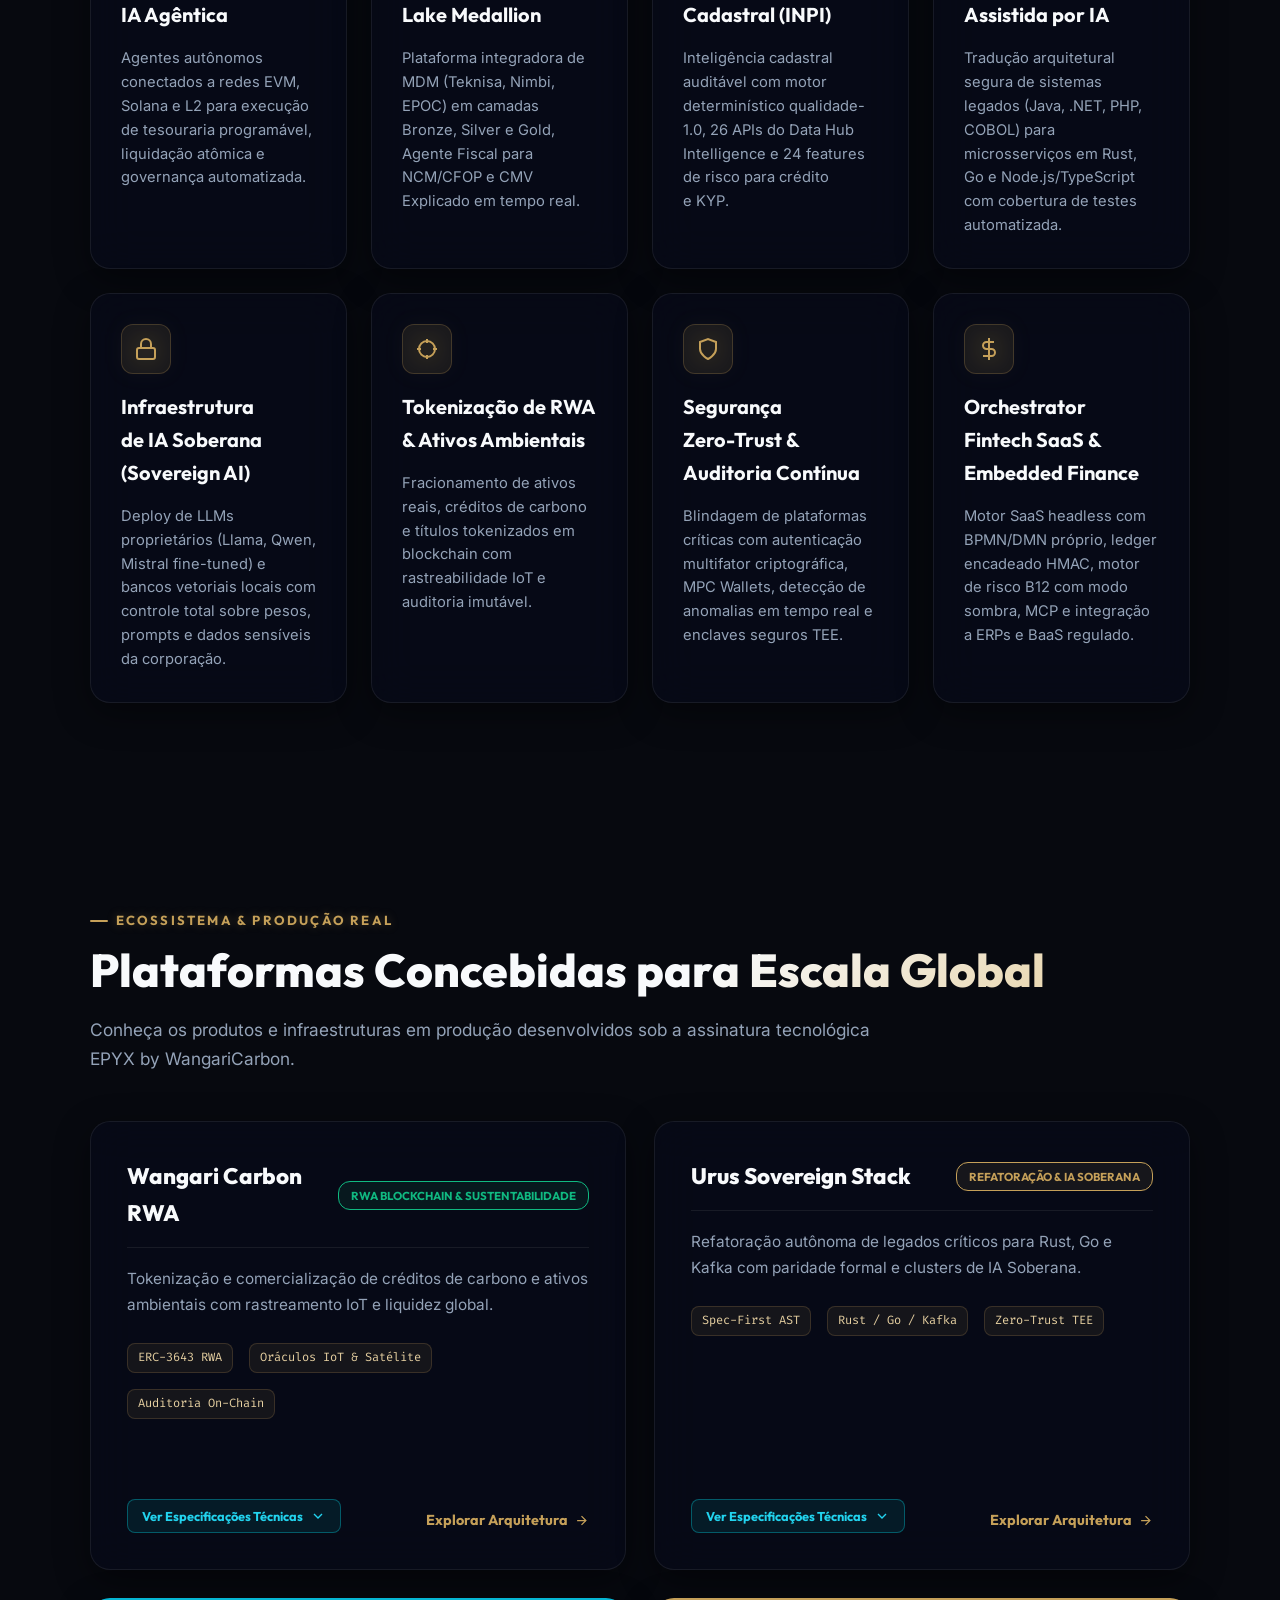
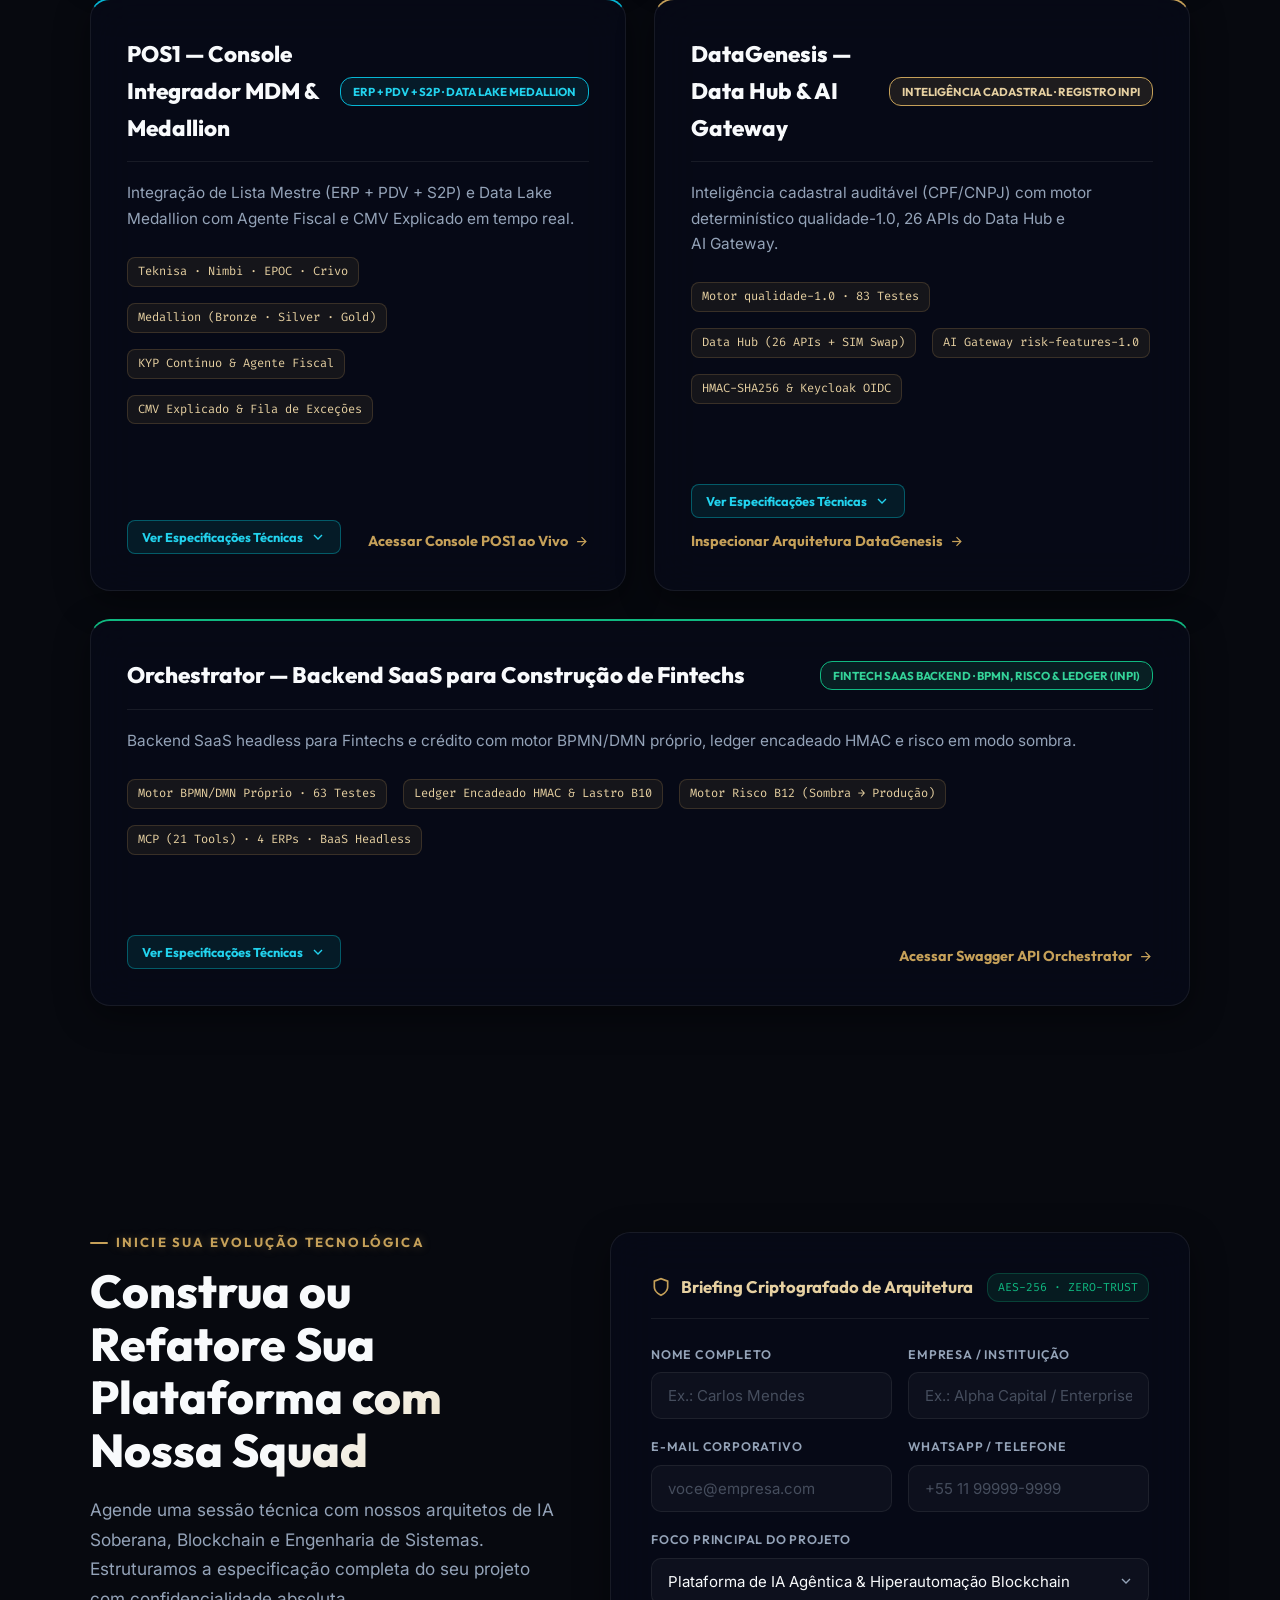
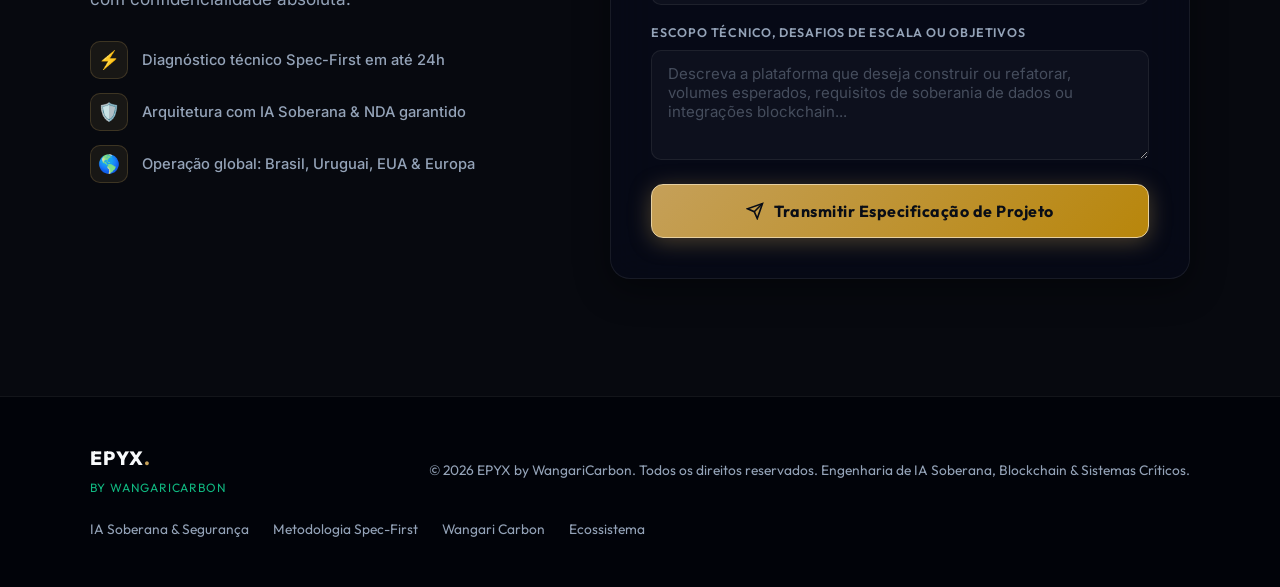
==== commit 0126da22: "feat: fix case accordion toggle and route Orchestrator link directly to Swagger UI" ====
--- a/index.html
+++ b/index.html
@@ -1111,8 +1111,8 @@
                 <polyline points="6 9 12 15 18 9"></polyline>
               </svg>
             </button>
-            <a href="https://github.com/Wangaricarbon/Orchestrator" target="_blank" rel="noopener noreferrer" class="case-link">
-              <span data-i18n="cases.link.orchestrator">Explorar Repositório &amp; Swagger Orchestrator</span>
+            <a href="/docs/" target="_blank" rel="noopener noreferrer" class="case-link" title="Acessar documentação interativa Swagger (OpenAPI 3.1)">
+              <span data-i18n="cases.link.orchestrator">Acessar Swagger API Orchestrator</span>
               <svg viewBox="0 0 24 24" fill="none" stroke="currentColor" stroke-width="2">
                 <line x1="5" y1="12" x2="19" y2="12" />
                 <polyline points="12 5 19 12 12 19" />
--- a/css/styles.css
+++ b/css/styles.css
@@ -1606,6 +1606,7 @@
 
 .case-details-inner {
   min-height: 0;
+  overflow: hidden;
   display: flex;
   flex-direction: column;
   gap: 14px;
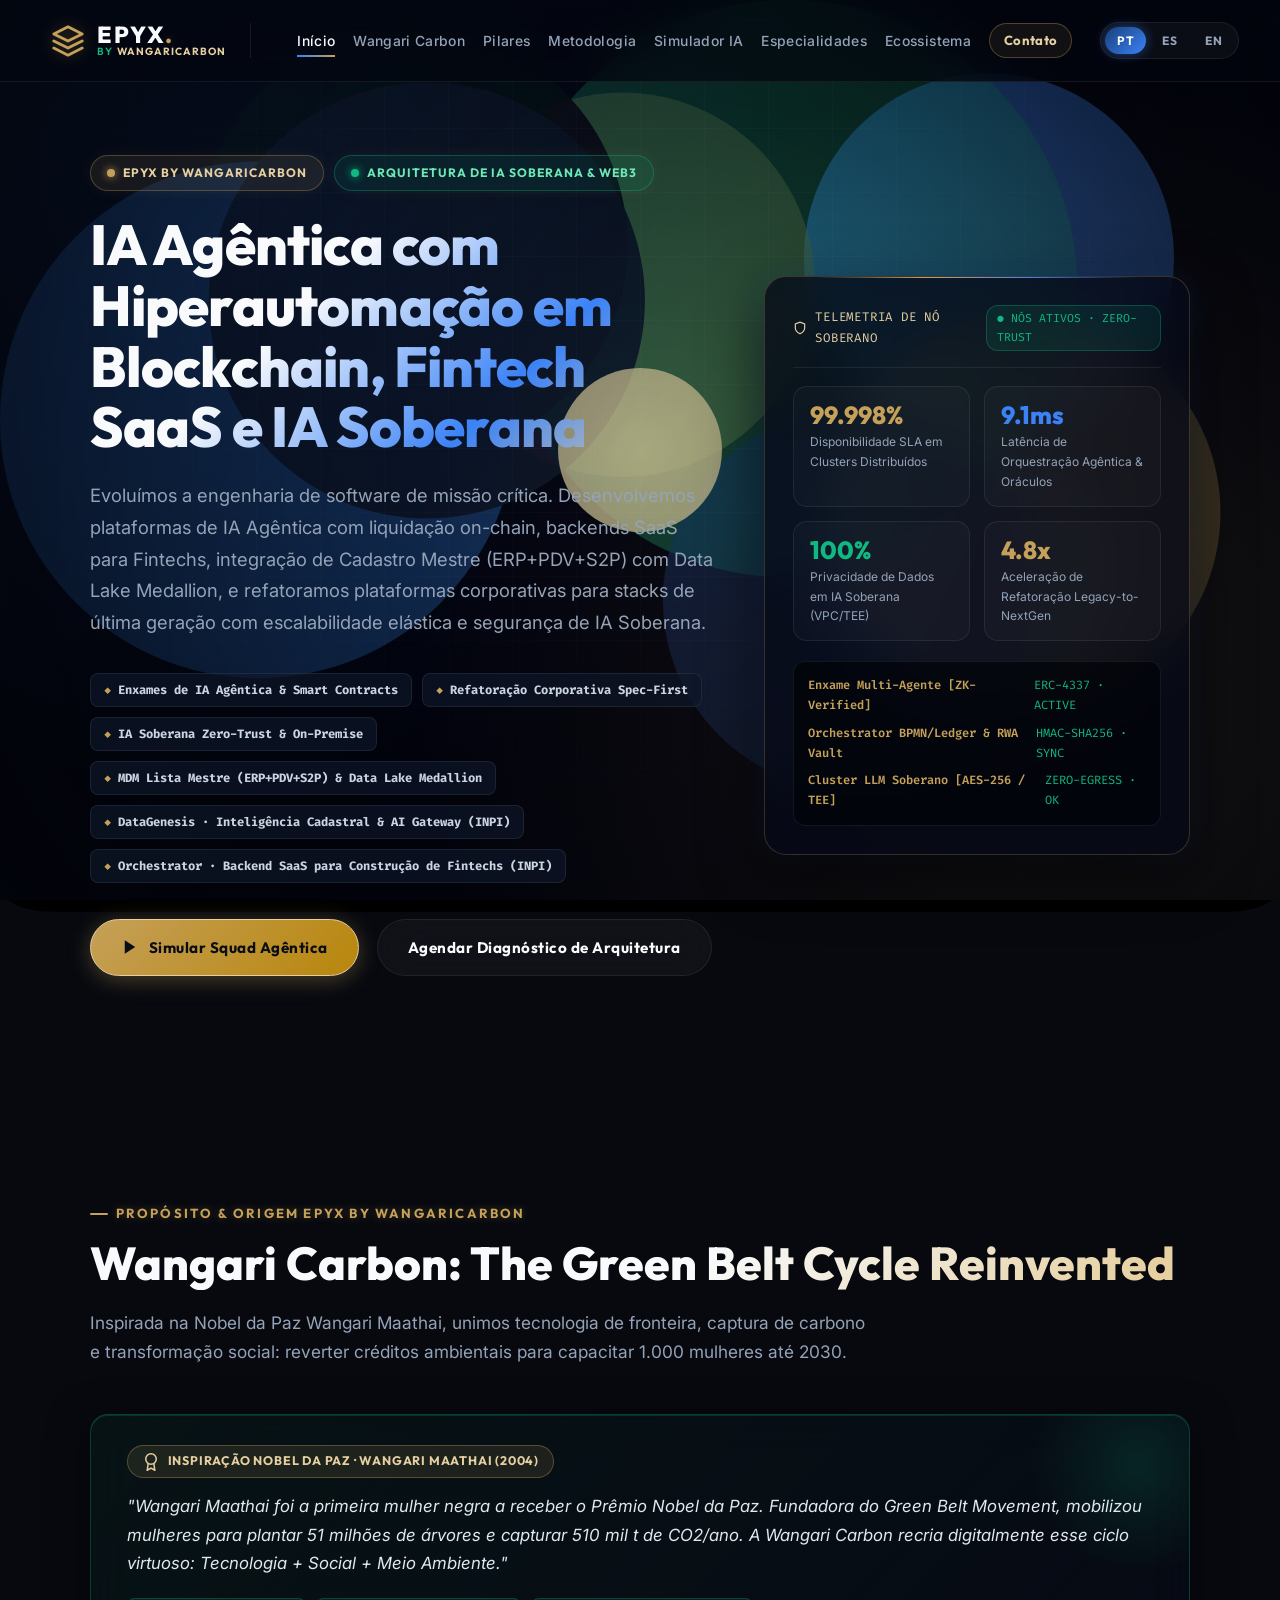
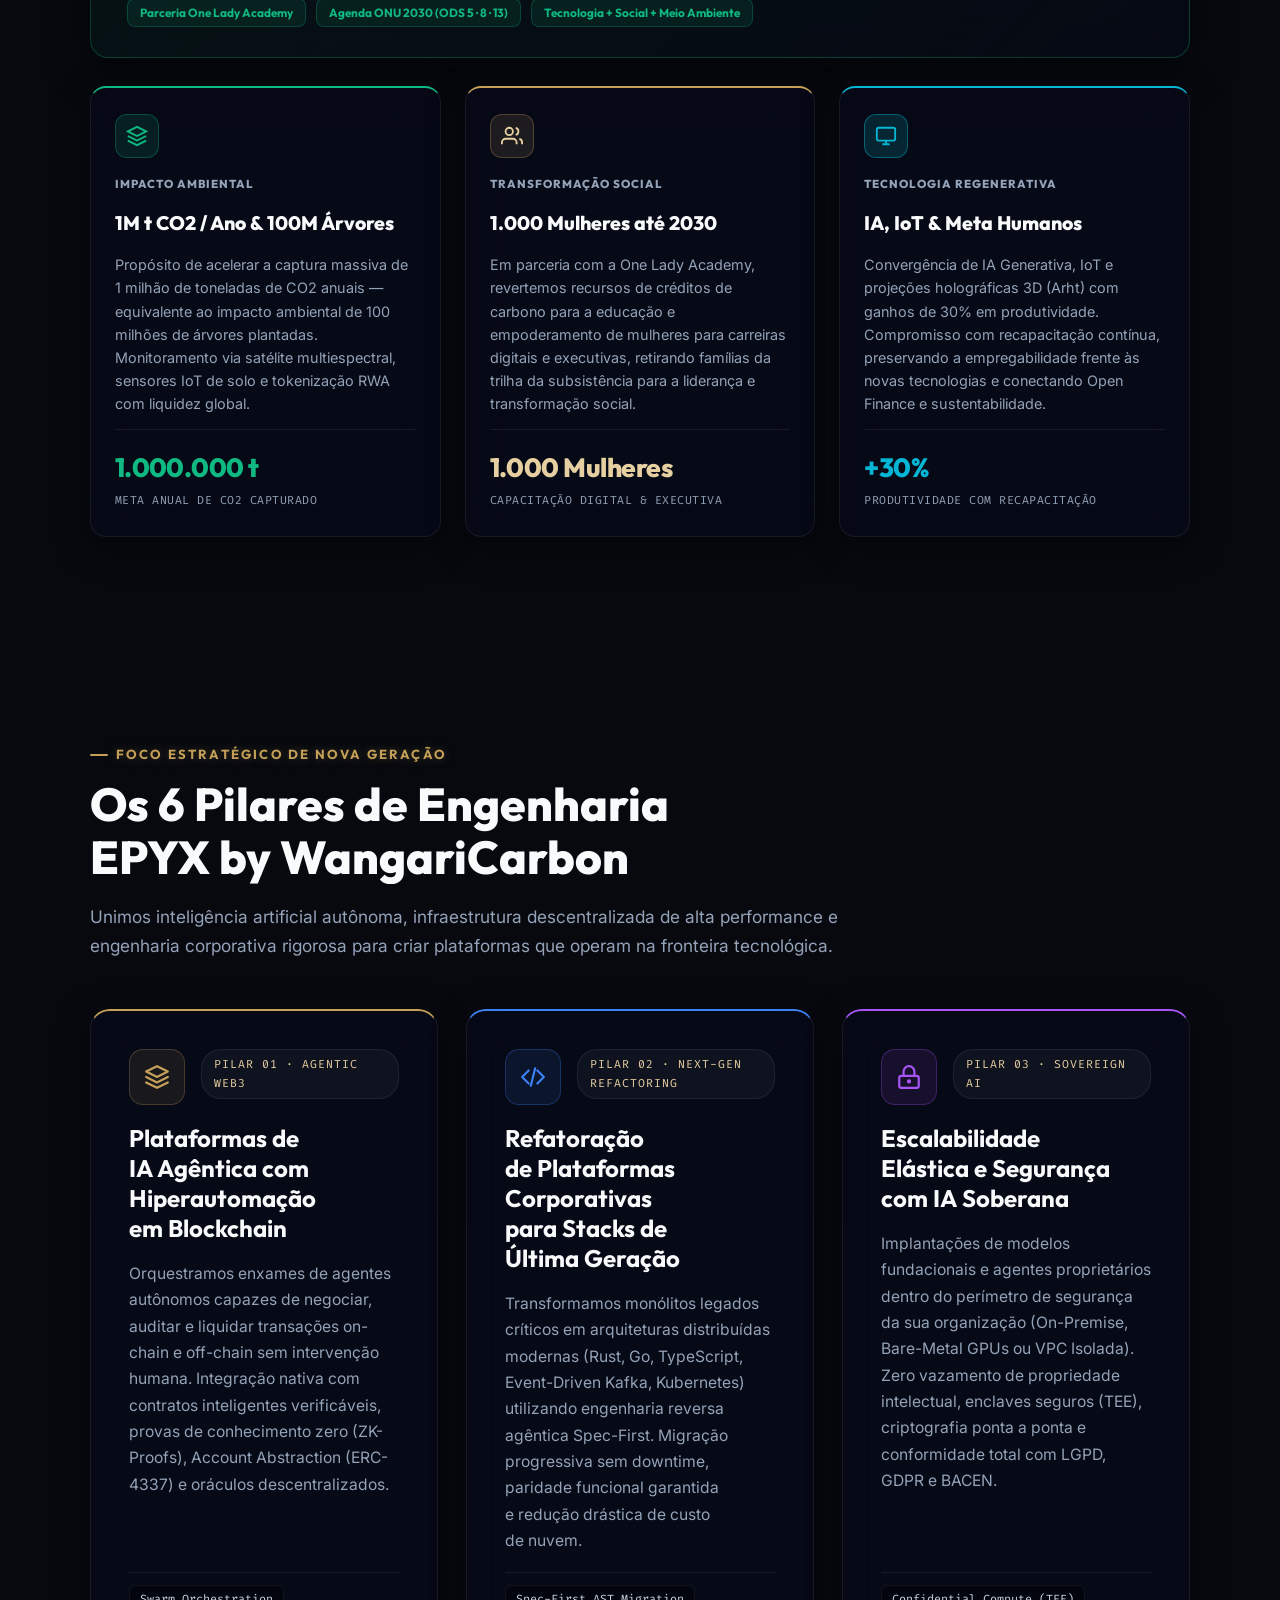
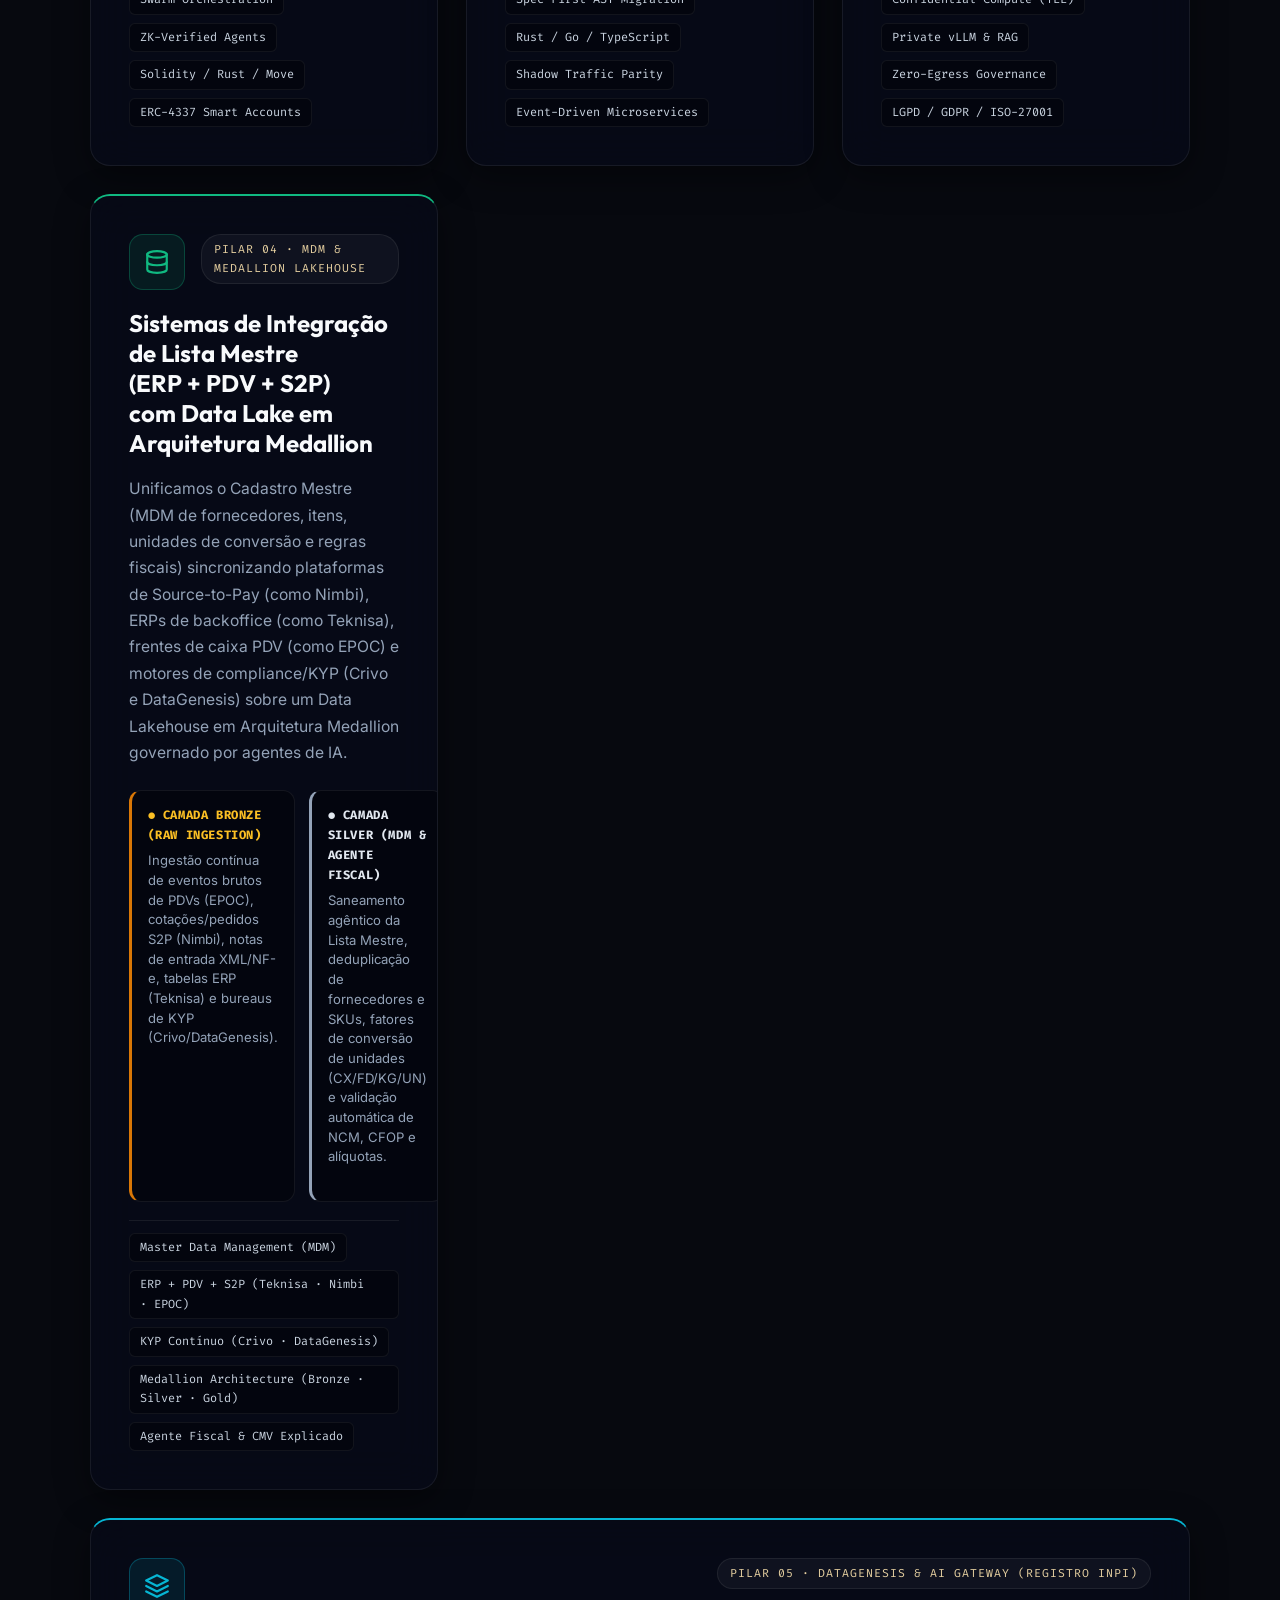
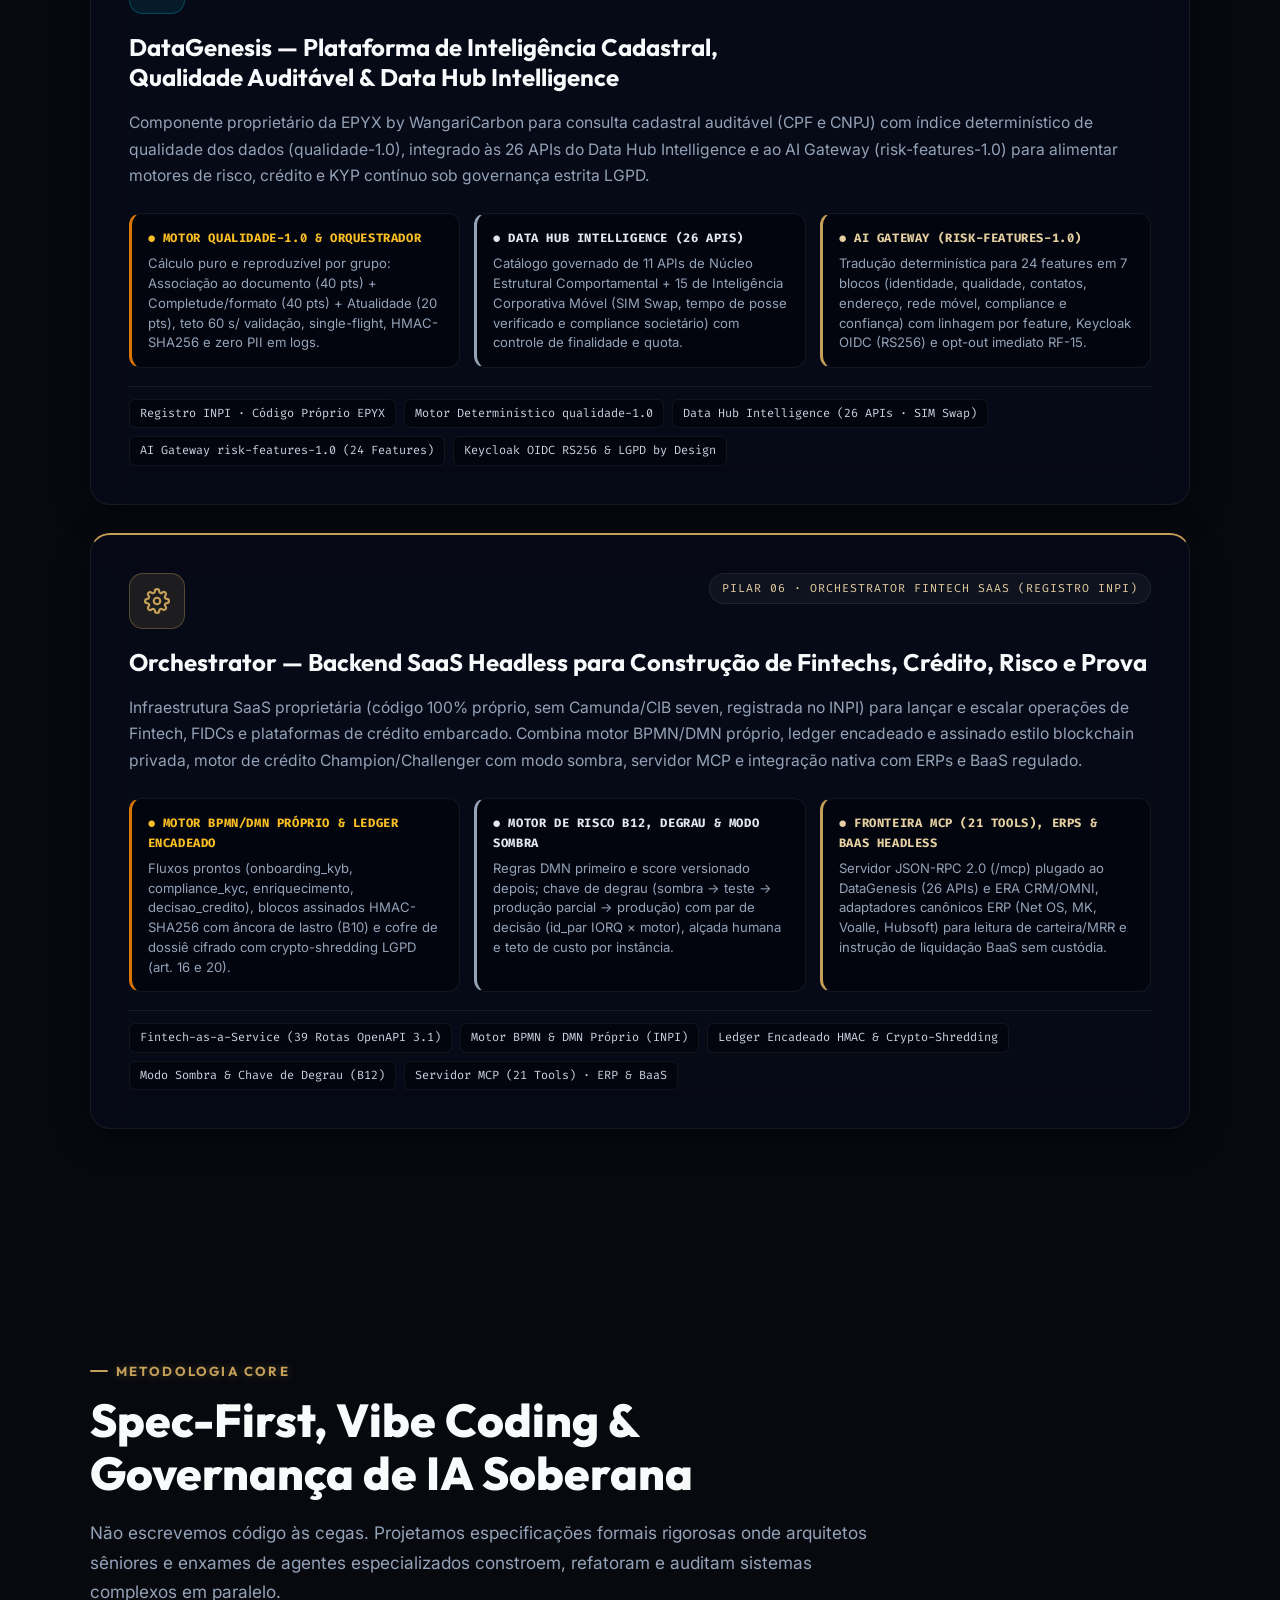
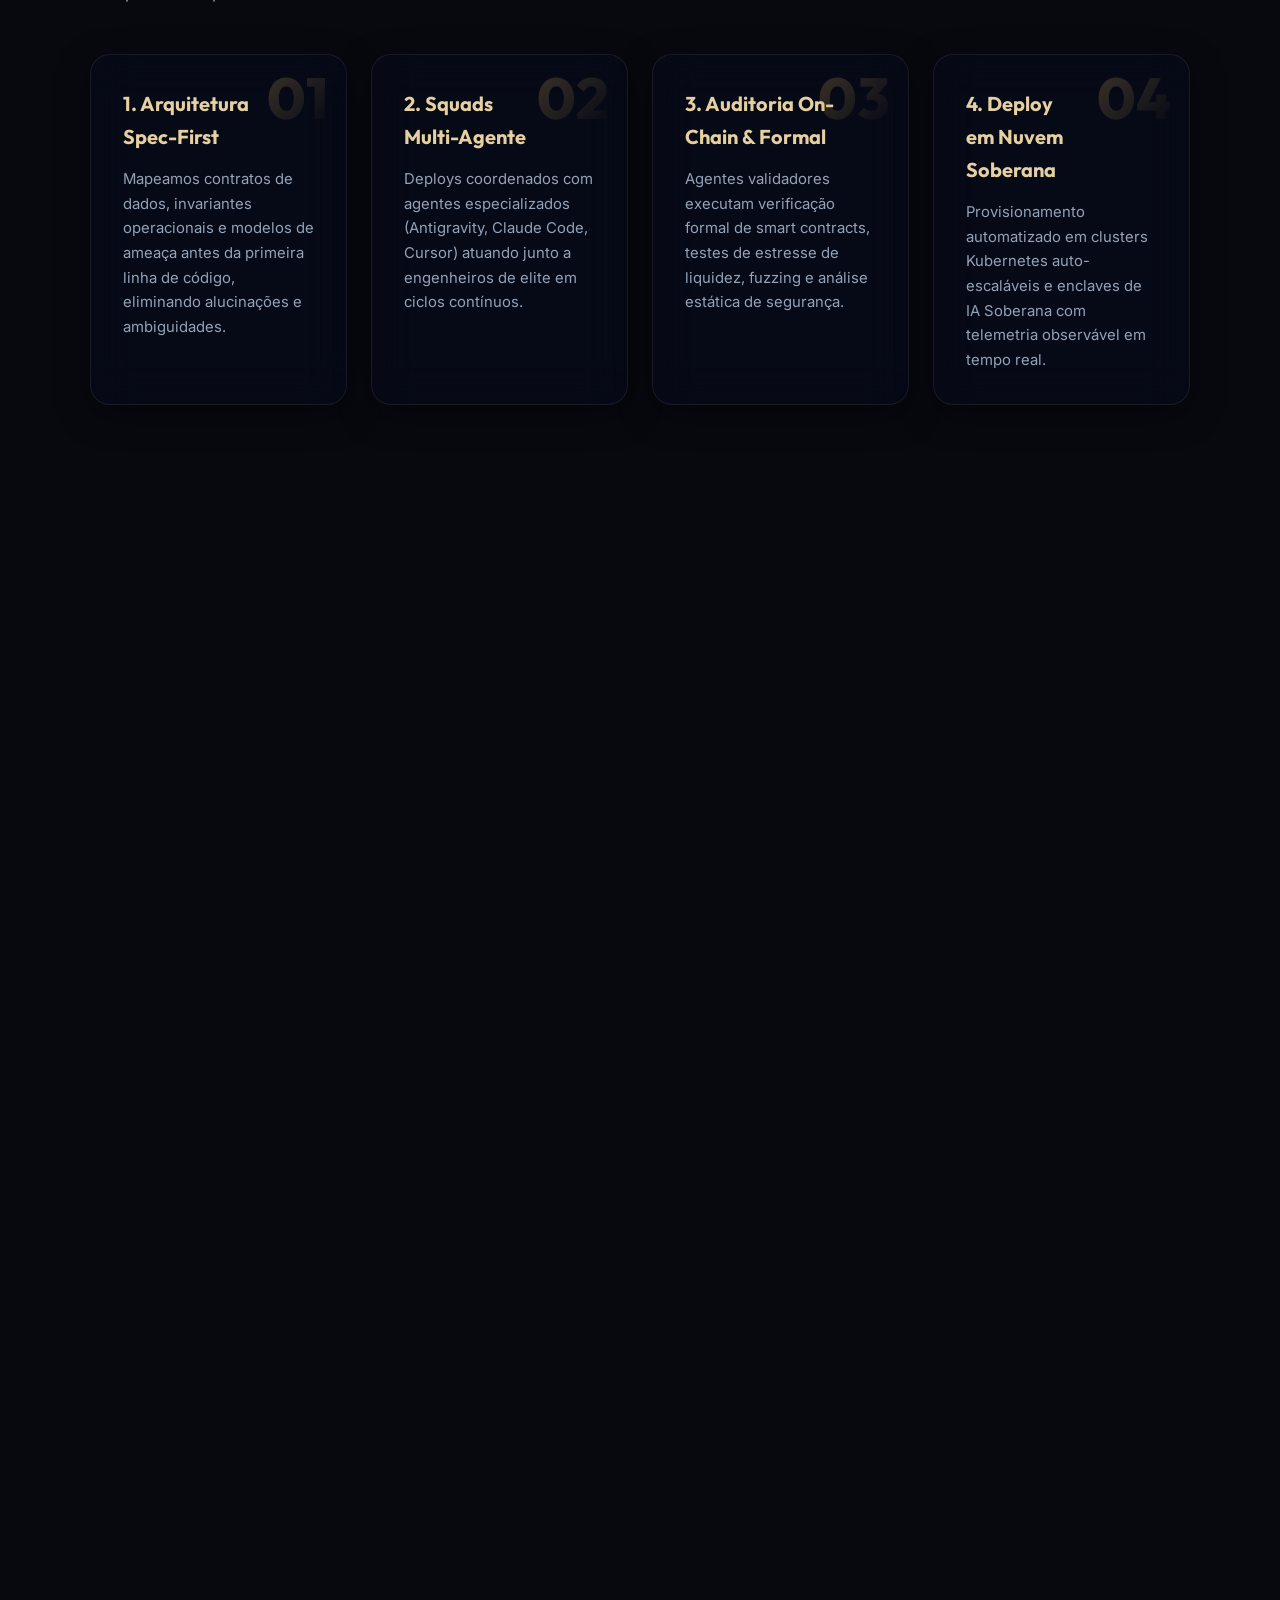
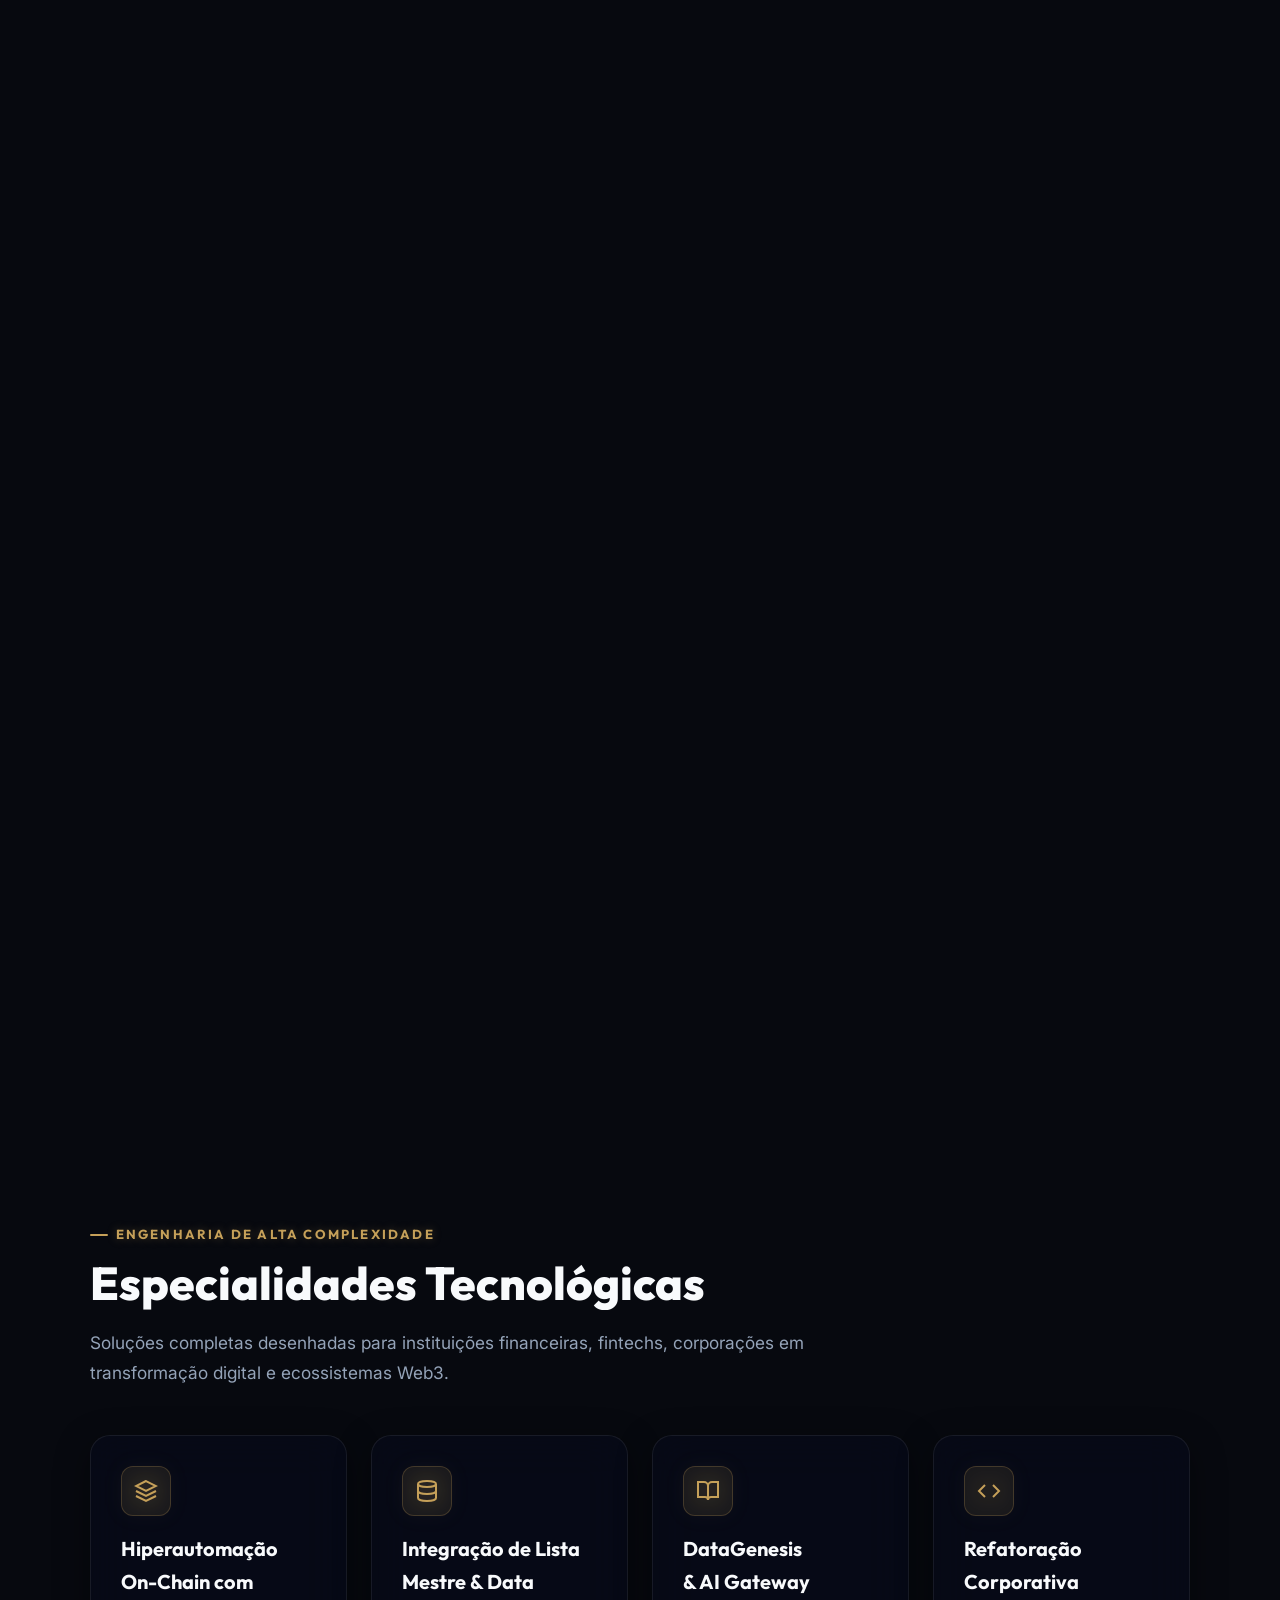
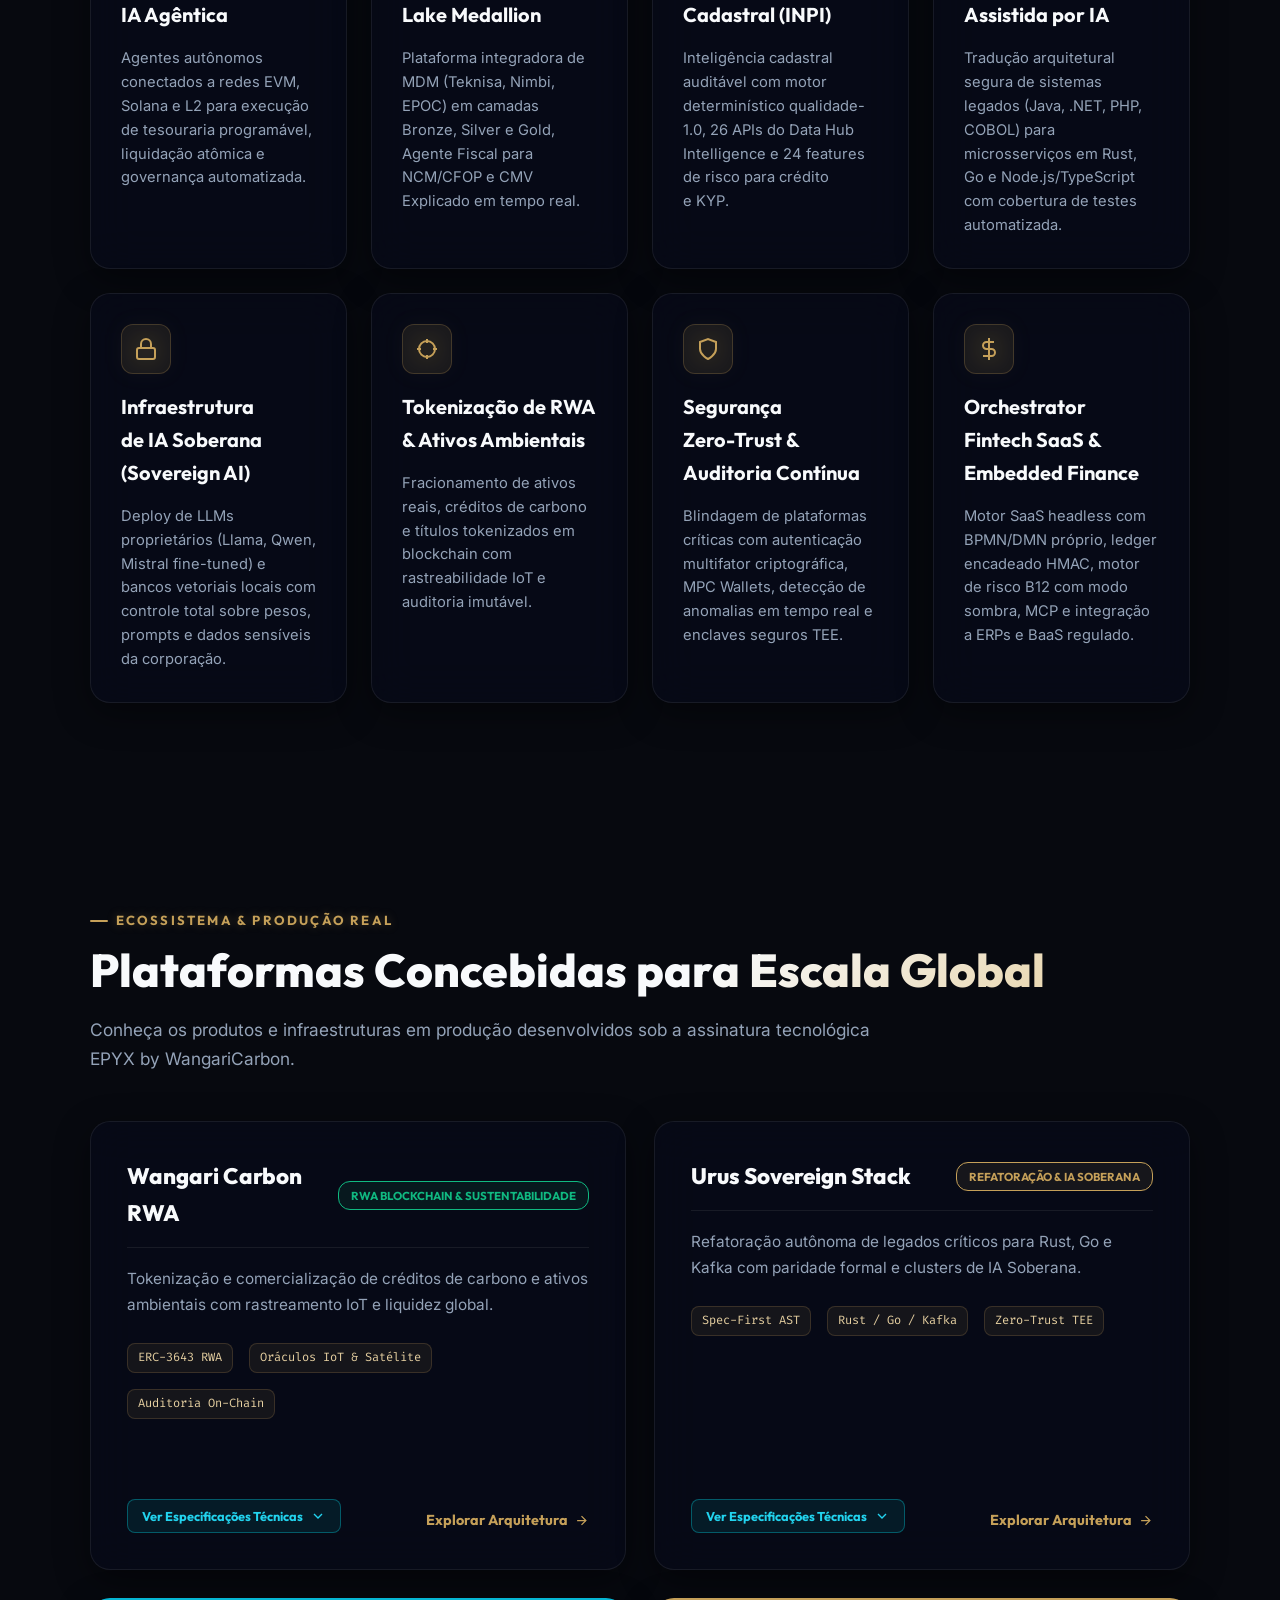
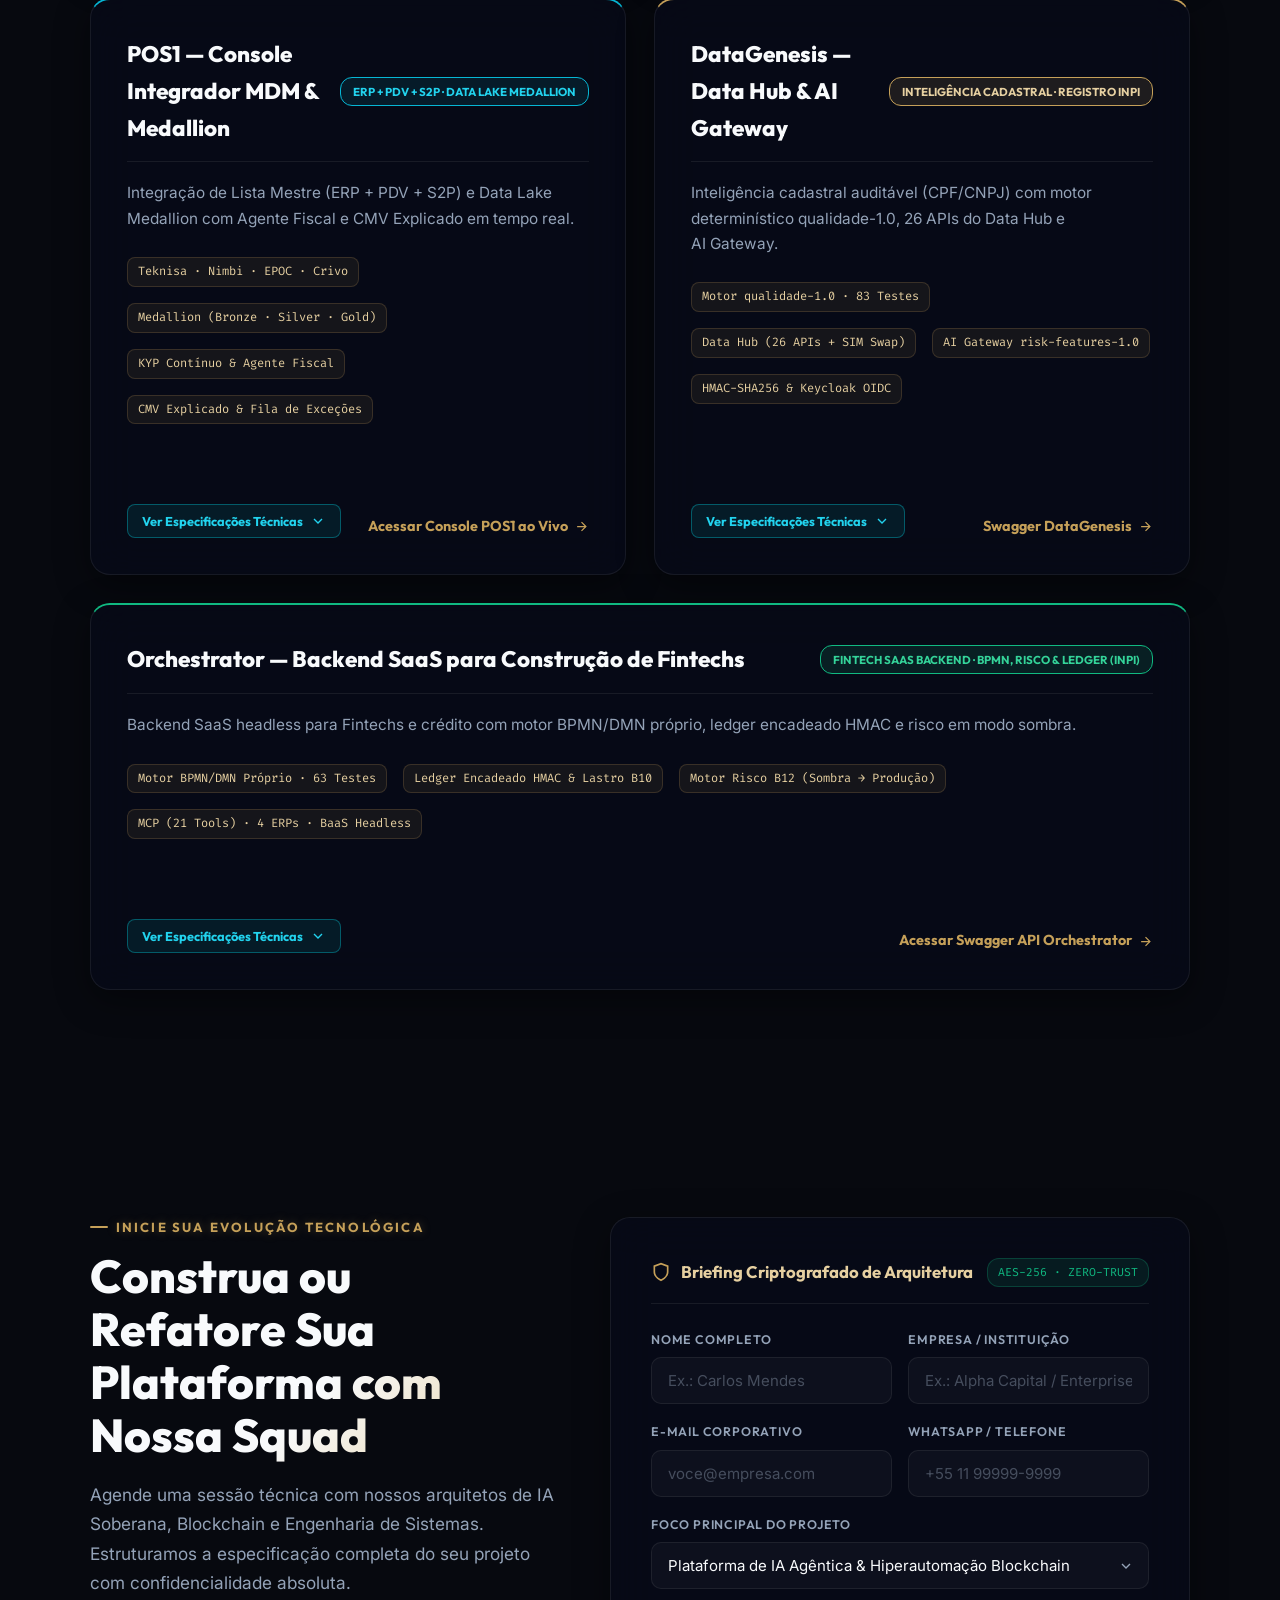
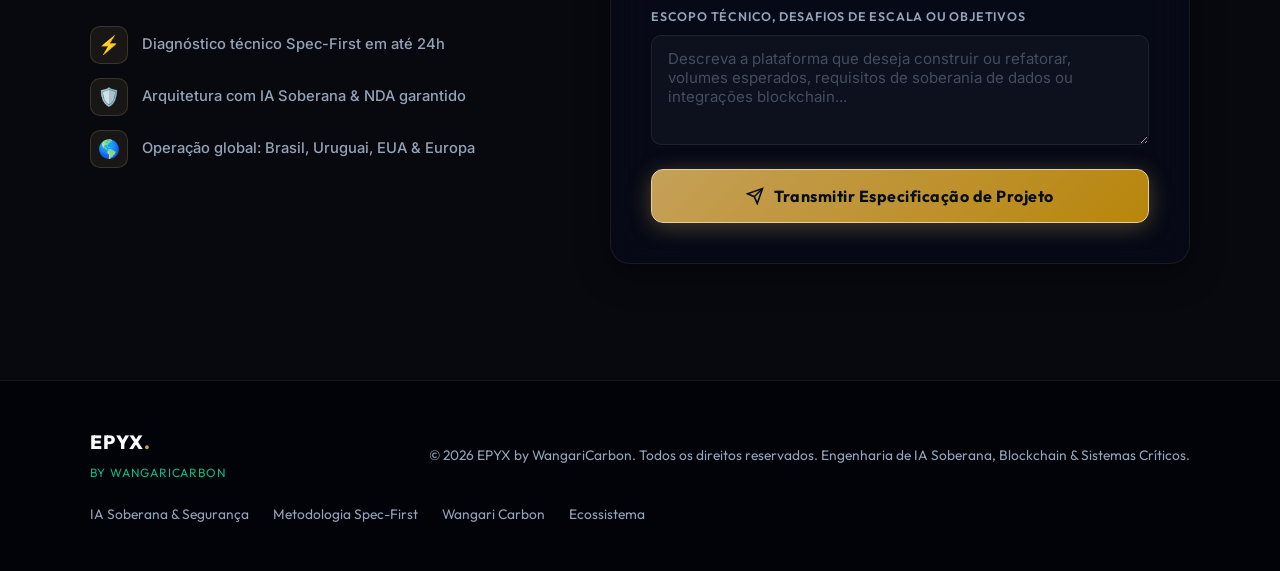
==== commit 363cb2b7: "feat: replace DataGenesis repo link with interactive Swagger DataGenesis OpenAPI 3.1 documentation" ====
--- a/index.html
+++ b/index.html
@@ -1035,8 +1035,8 @@
                 <polyline points="6 9 12 15 18 9"></polyline>
               </svg>
             </button>
-            <a href="https://github.com/Wangaricarbon/Datagen2" target="_blank" rel="noopener noreferrer" class="case-link">
-              <span data-i18n="cases.link.datagenesis">Inspecionar Arquitetura DataGenesis</span>
+            <a href="/docs/datagenesis/" target="_blank" rel="noopener noreferrer" class="case-link" title="Acessar documentação interativa Swagger da API DataGenesis (OpenAPI 3.1)">
+              <span data-i18n="cases.link.datagenesis">Swagger DataGenesis</span>
               <svg viewBox="0 0 24 24" fill="none" stroke="currentColor" stroke-width="2">
                 <line x1="5" y1="12" x2="19" y2="12" />
                 <polyline points="12 5 19 12 12 19" />
